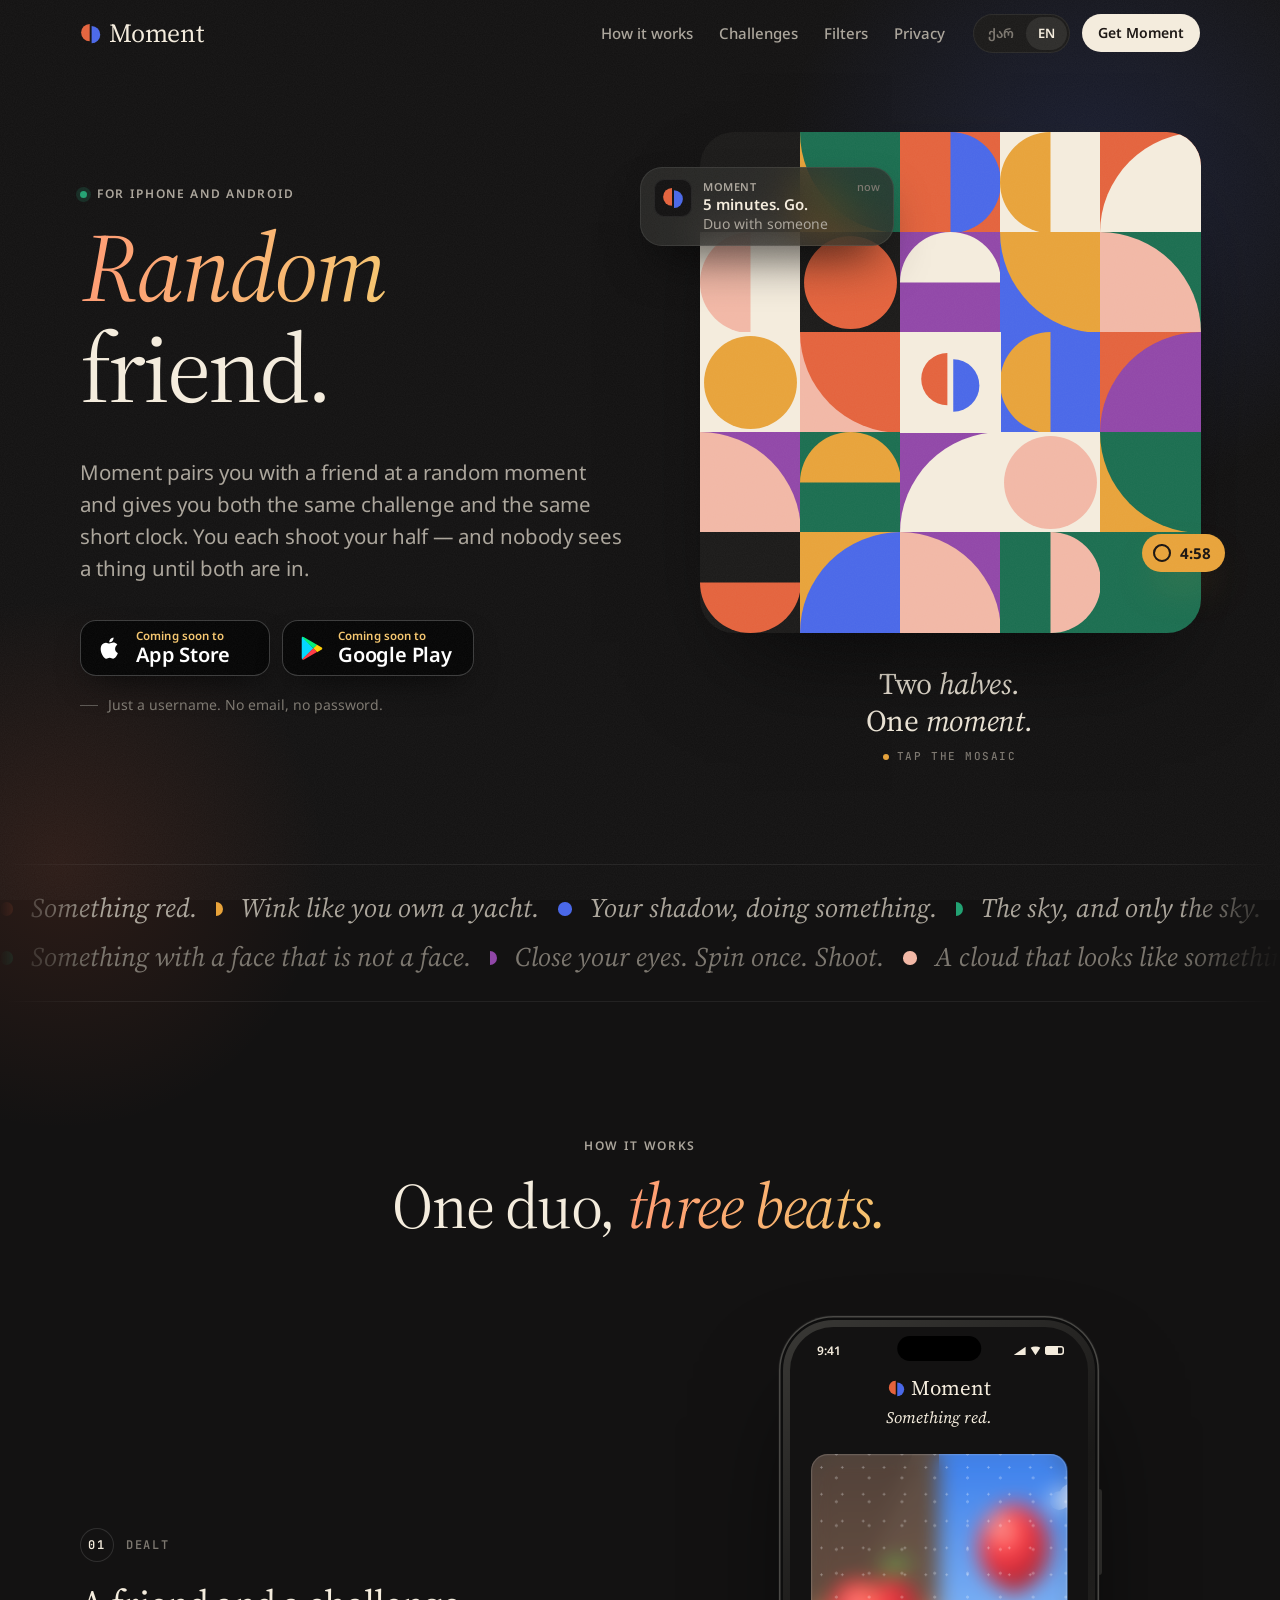
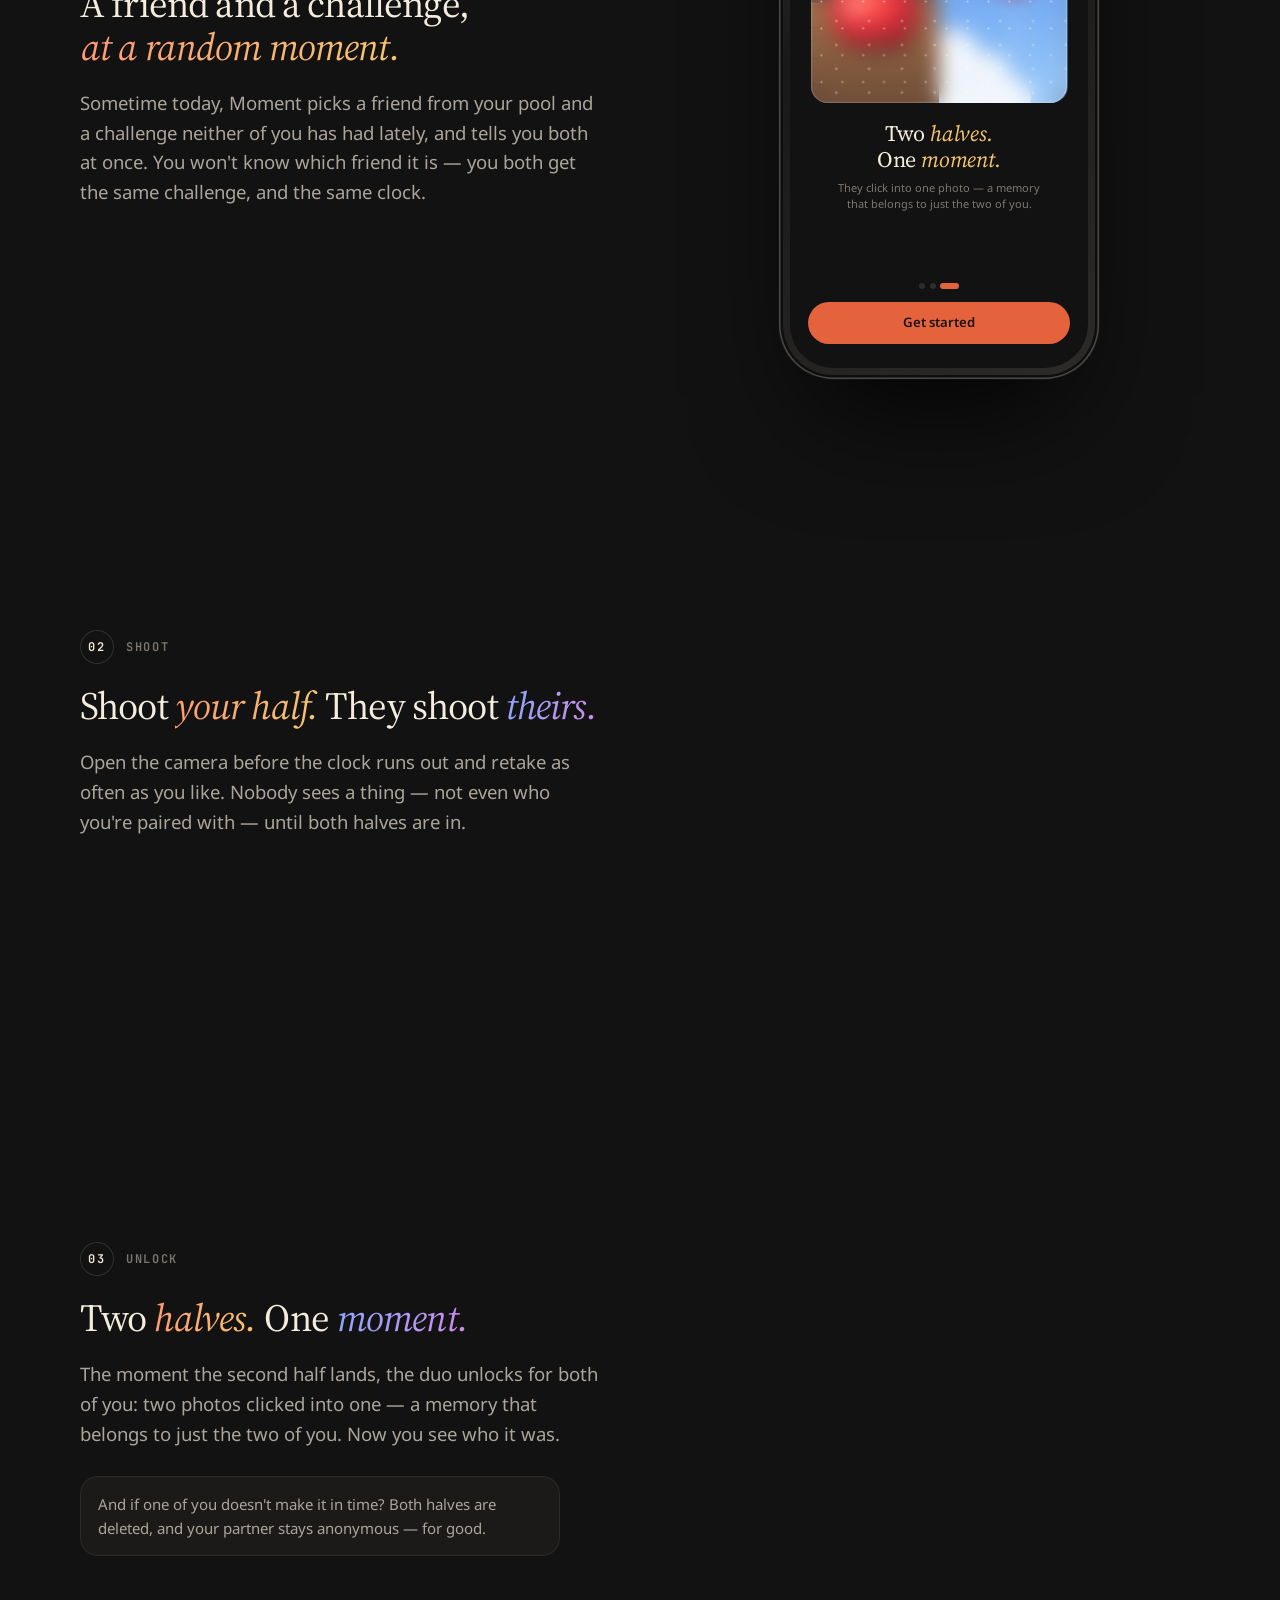
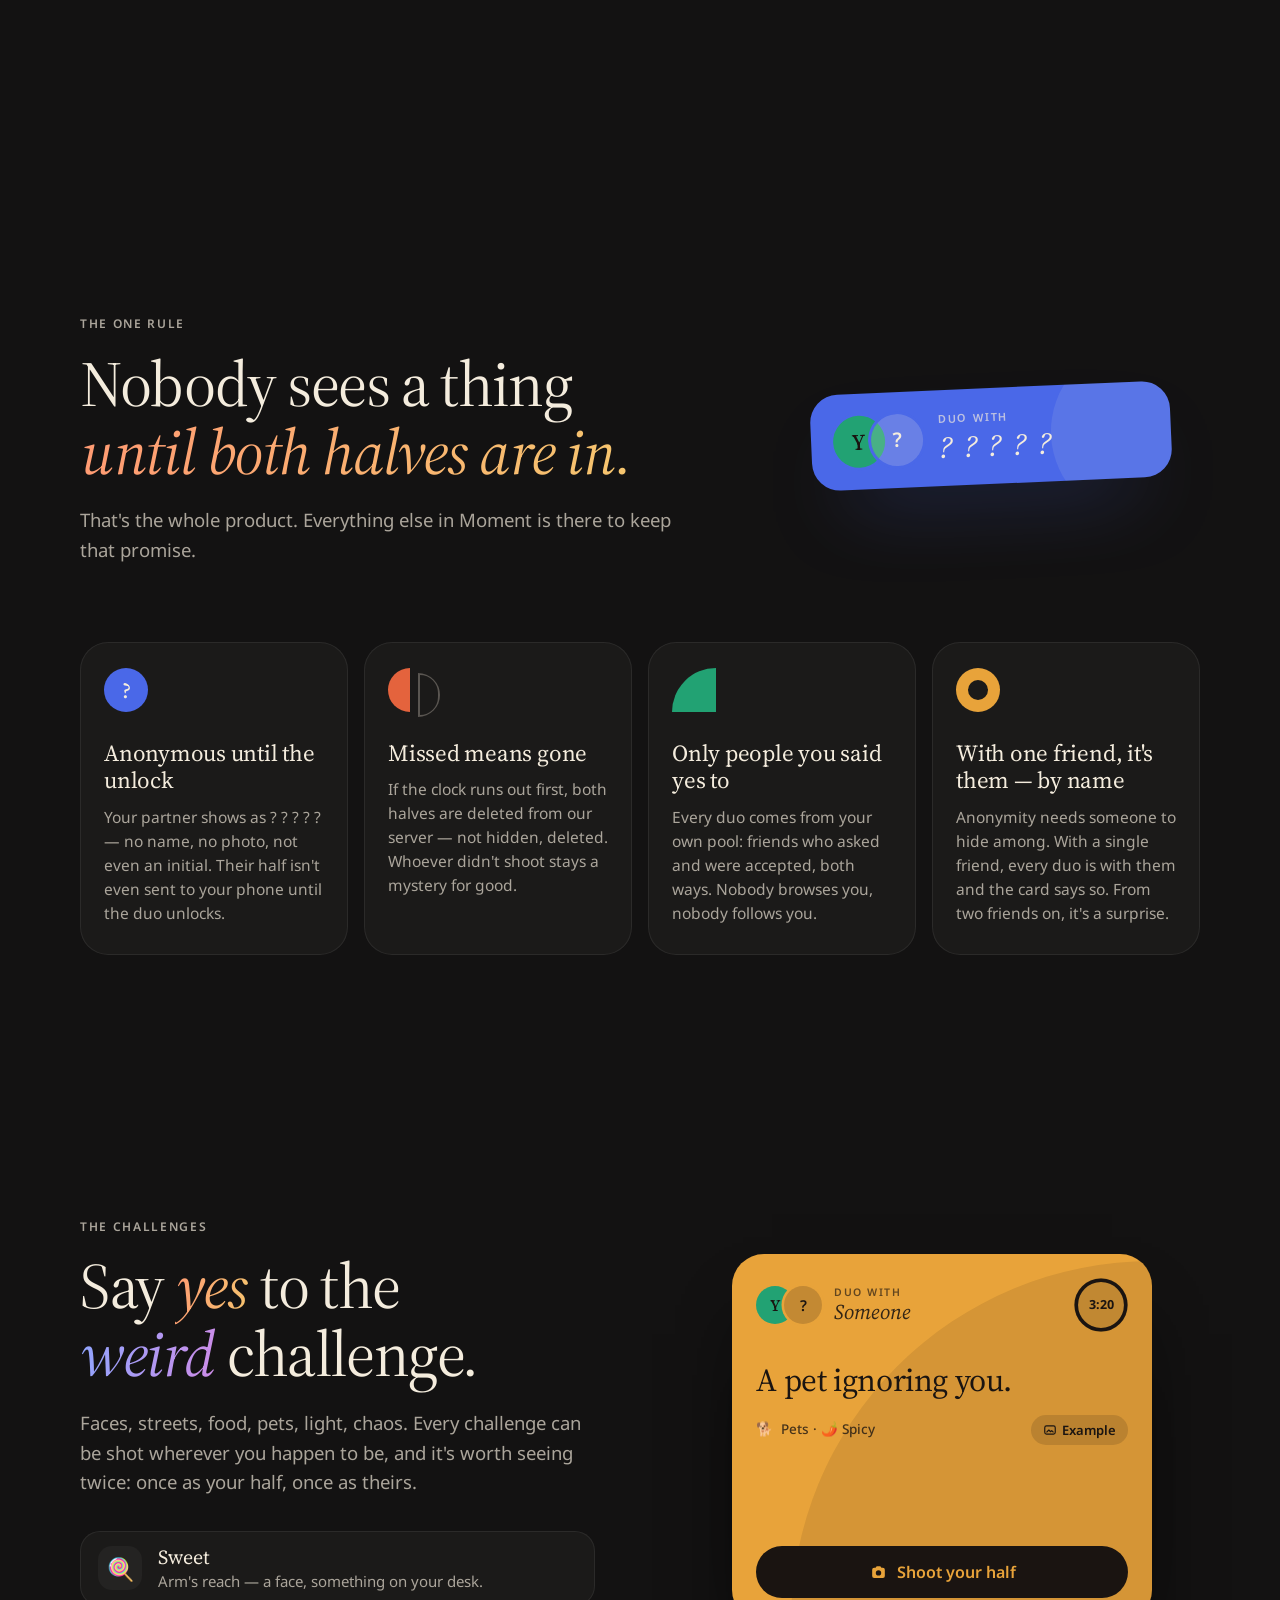
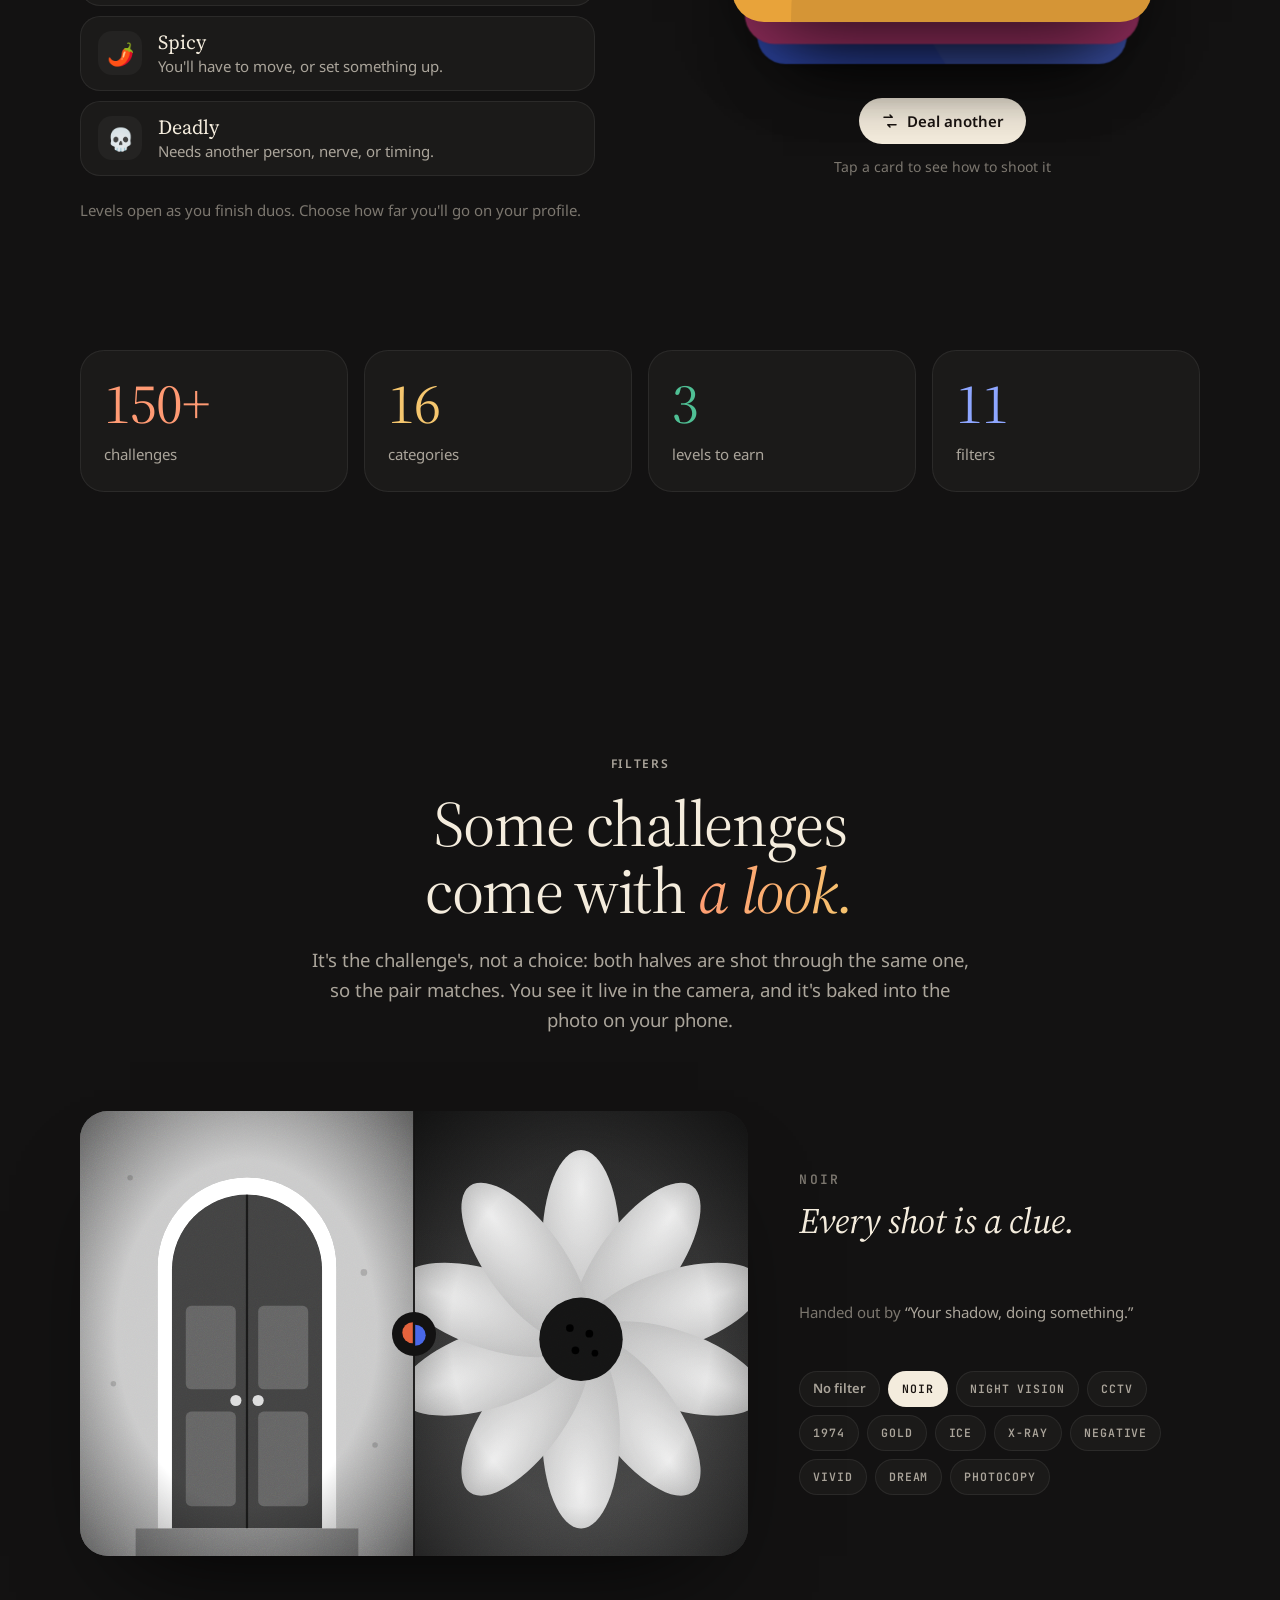
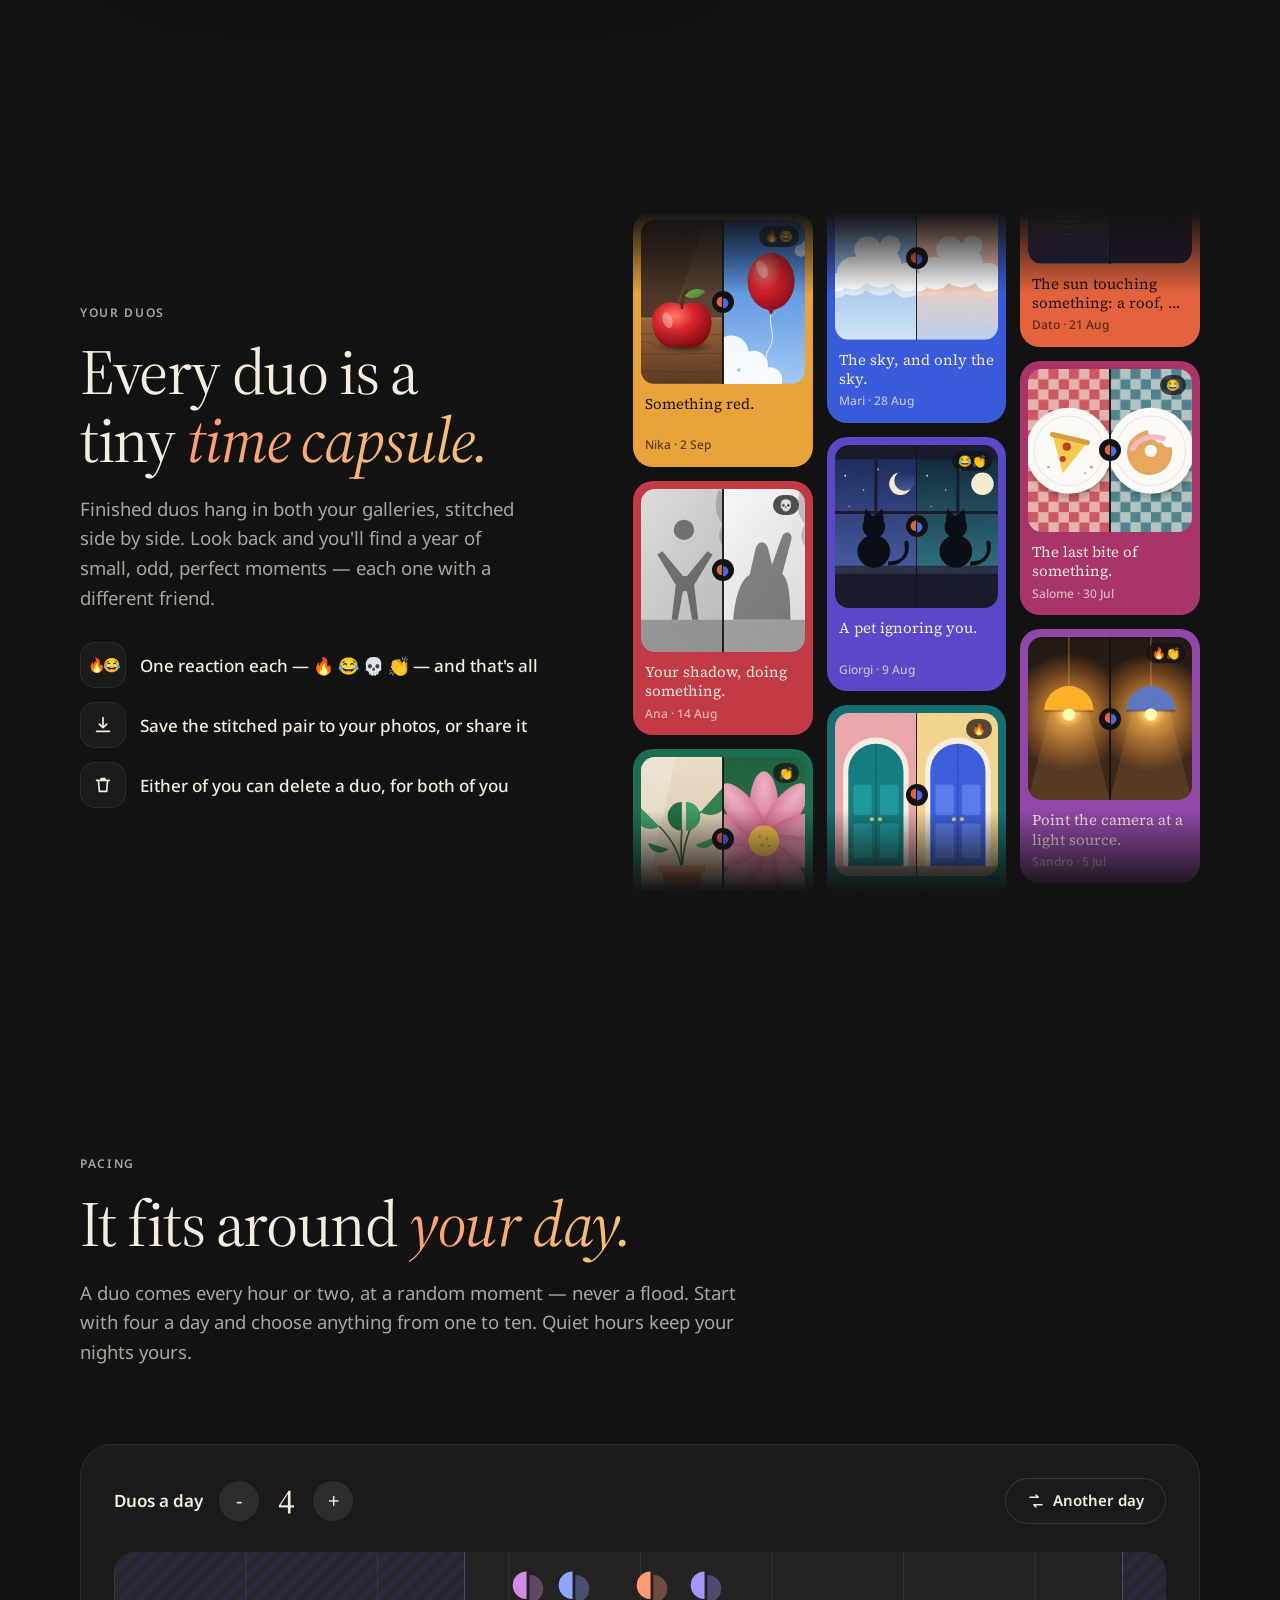
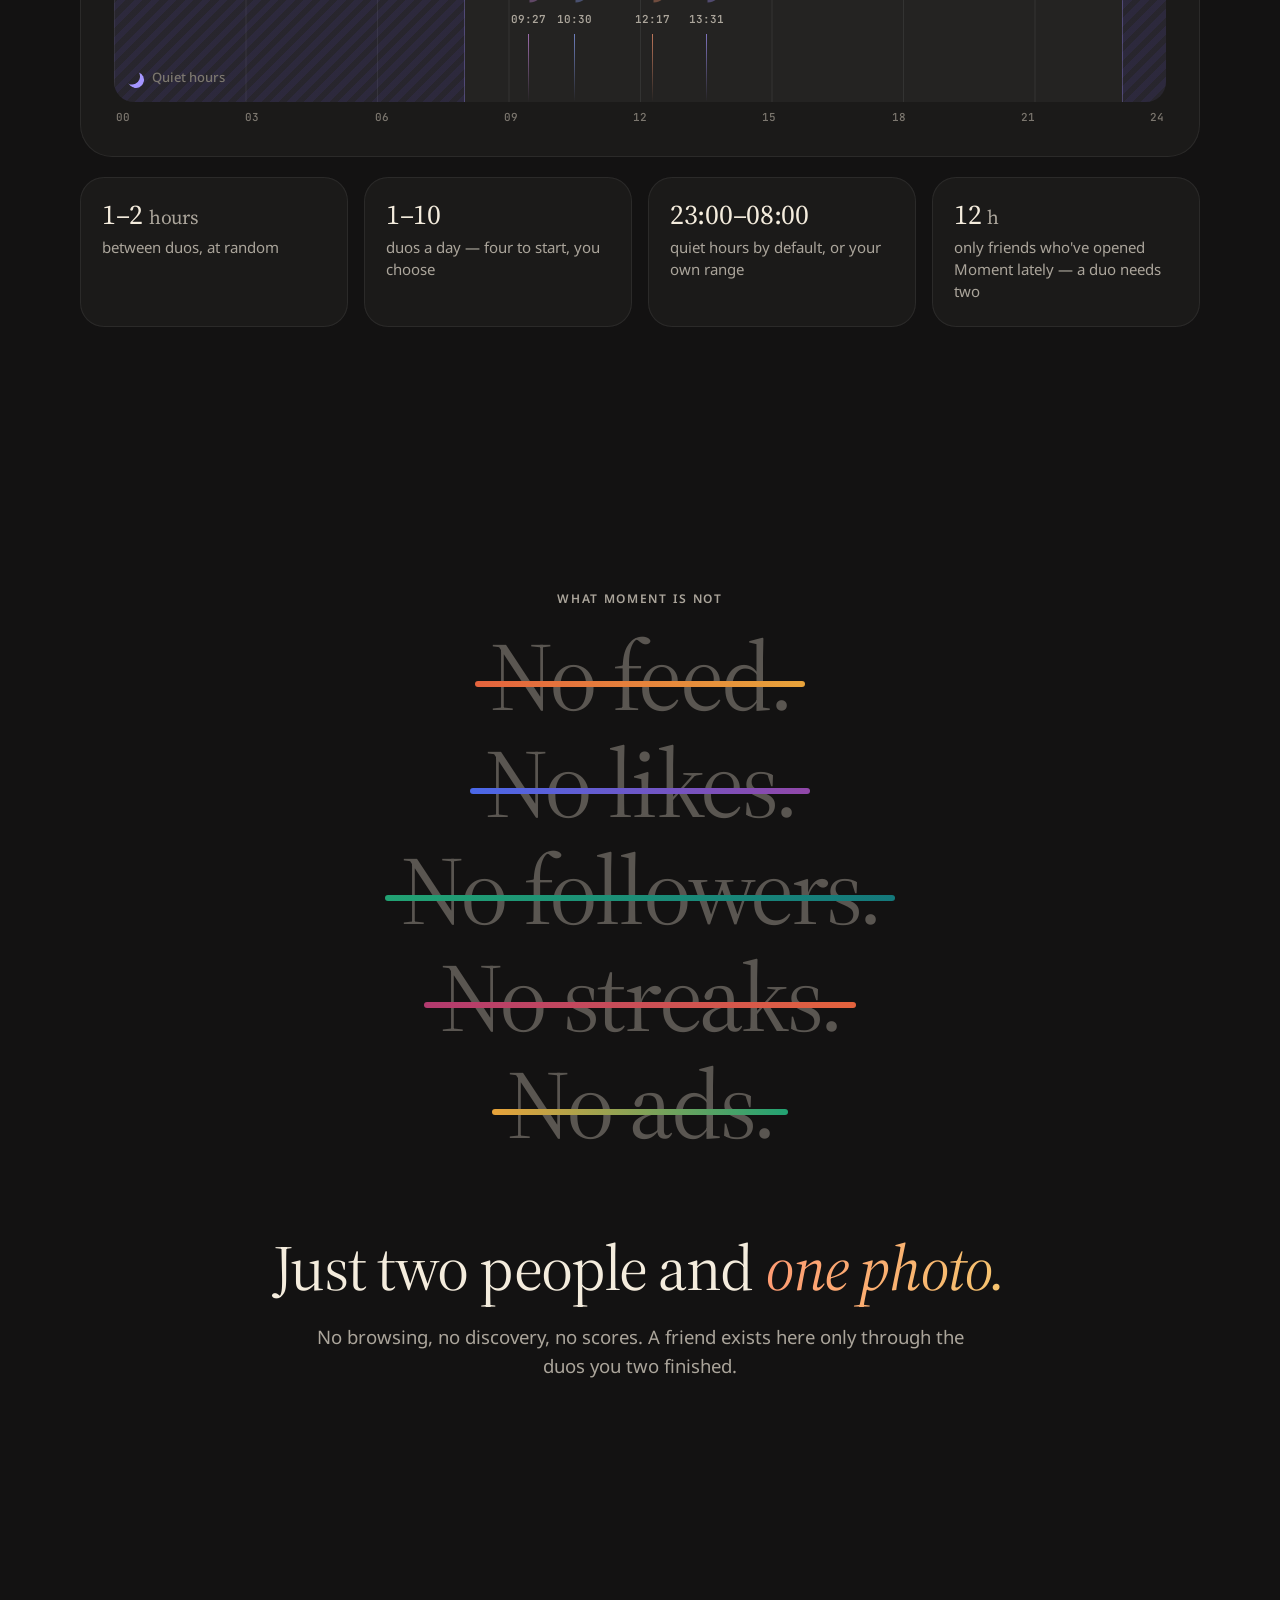
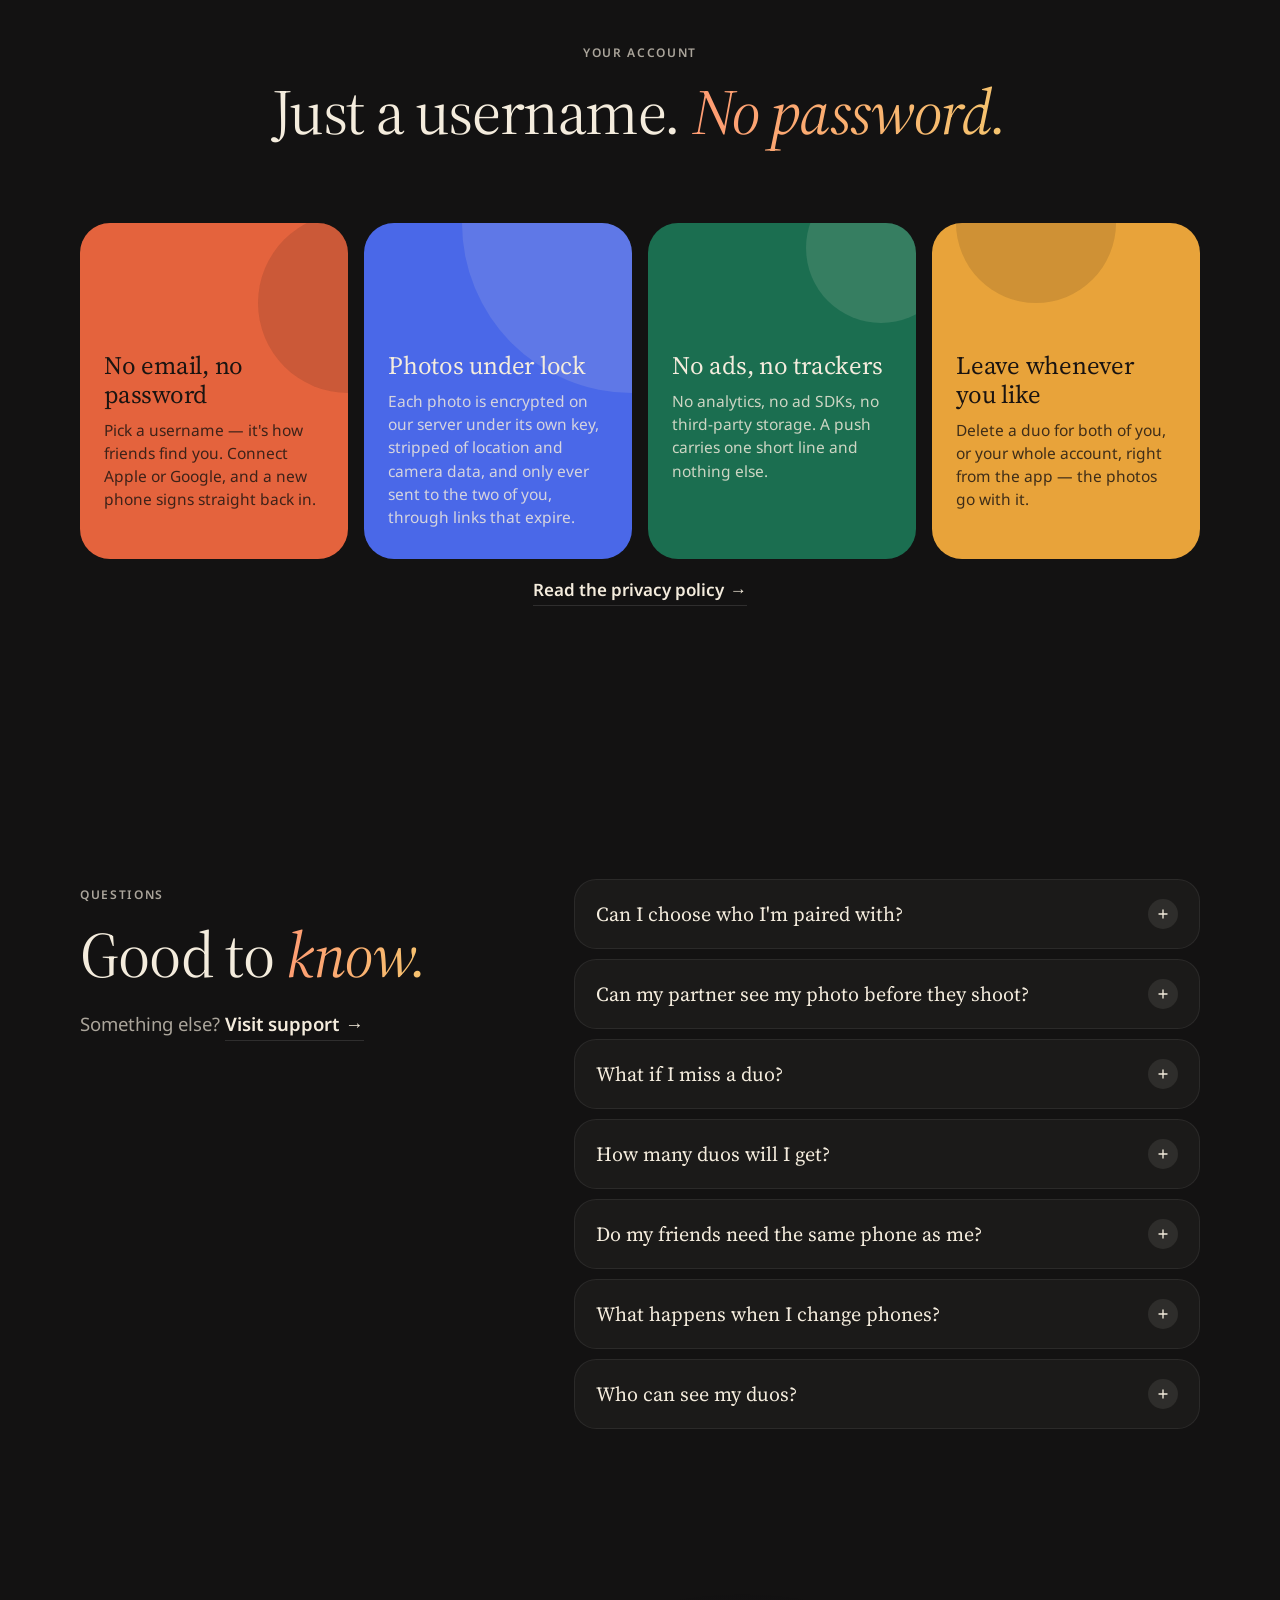
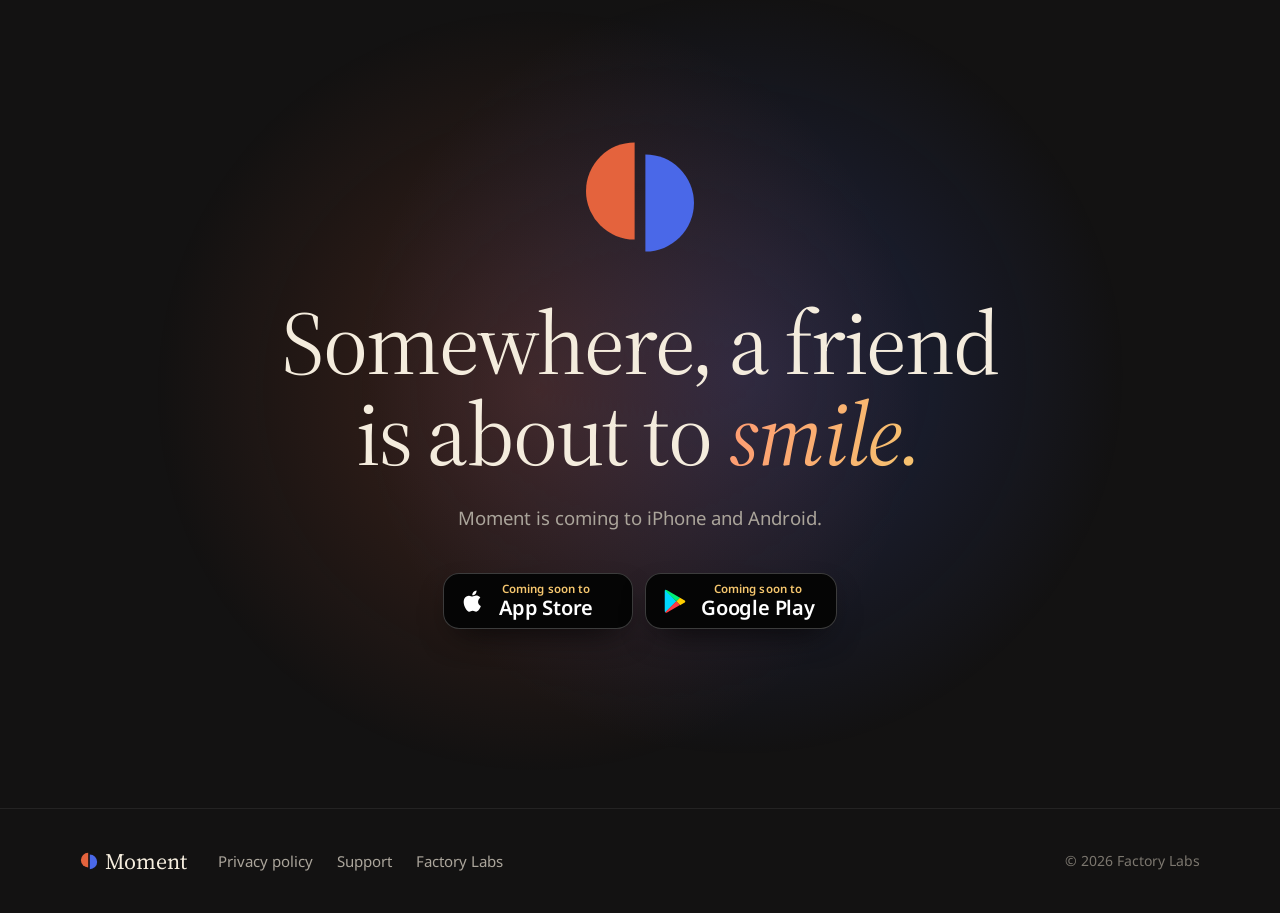
==== index.html @ 39d67dc6 "Add the Moment website for factorylabs.app/moment A static, bilingual (English and Georgian) landing" ====
<!DOCTYPE html>
<html lang="en">
<head>
<meta charset="utf-8">
<meta name="viewport" content="width=device-width, initial-scale=1, viewport-fit=cover">
<title>Moment — Two halves. One moment.</title>
<meta name="description" content="Moment pairs you with a friend at a random moment and gives you both the same challenge and the same short clock. You each shoot your half, and nobody sees a thing until both are in. For iPhone and Android.">
<meta name="theme-color" content="#131212">
<meta name="color-scheme" content="dark">
<link rel="canonical" href="https://factorylabs.app/moment/">
<meta property="og:type" content="website">
<meta property="og:site_name" content="Moment">
<meta property="og:title" content="Moment — Two halves. One moment.">
<meta property="og:description" content="A random friend, a random challenge, at a random moment. You each shoot your half, and nobody sees a thing until both are in.">
<meta property="og:url" content="https://factorylabs.app/moment/">
<meta property="og:image" content="https://factorylabs.app/moment/assets/og.jpg">
<meta property="og:image:width" content="1200">
<meta property="og:image:height" content="630">
<meta property="og:image:alt" content="The Moment mark, two halves of one circle, with the line: Two halves. One moment.">
<meta name="twitter:card" content="summary_large_image">
<link rel="icon" type="image/svg+xml" href="assets/favicon.svg">
<link rel="icon" type="image/png" sizes="64x64" href="assets/favicon.png">
<link rel="apple-touch-icon" href="assets/apple-touch-icon.png">
<link rel="preconnect" href="https://fonts.googleapis.com">
<link rel="preconnect" href="https://fonts.gstatic.com" crossorigin>
<link rel="stylesheet" href="https://fonts.googleapis.com/css2?family=JetBrains+Mono:wght@500;600&family=Noto+Sans+Georgian:wght@400;500;600;700&family=Noto+Serif+Georgian:wght@400;500&family=Source+Serif+4:ital,opsz,wght@0,8..60,400;0,8..60,500;1,8..60,400;1,8..60,500&display=swap">
<link rel="stylesheet" href="assets/styles.css">
<script type="application/ld+json">
{
  "@context": "https://schema.org",
  "@type": "MobileApplication",
  "name": "Moment",
  "operatingSystem": "iOS, Android",
  "applicationCategory": "SocialNetworkingApplication",
  "description": "A random friend, a random challenge, at a random moment. You each shoot your half, and nobody sees a thing until both are in.",
  "url": "https://factorylabs.app/moment/",
  "image": "https://factorylabs.app/moment/assets/icon-512.png",
  "inLanguage": ["en", "ka"],
  "publisher": { "@type": "Organization", "name": "Factory Labs", "url": "https://factorylabs.app/" }
}
</script>
<script>
  // Decide the language before the first paint, so a Georgian reader never sees English flash by.
  (function () {
    var lang = null;
    try { lang = new URLSearchParams(location.search).get('lang') || localStorage.getItem('moment.lang'); } catch (e) {}
    if (lang !== 'ka' && lang !== 'en') {
      var prefs = navigator.languages || [navigator.language || 'en'];
      lang = prefs.some(function (l) { return /^ka\b/i.test(l); }) ? 'ka' : 'en';
    }
    document.documentElement.lang = lang;
    document.documentElement.classList.add('js');
    if (lang !== 'en') document.documentElement.classList.add('i18n-pending');
    // If the script never arrives, show the page as it is rather than nothing.
    setTimeout(function () { if (!window.momentReady) document.documentElement.classList.remove('js', 'i18n-pending'); }, 4000);
  })();
</script>
</head>
<body>

<a class="skip" href="#main" data-i18n="skip">Skip to content</a>

<header class="nav" id="nav">
  <div class="nav__inner">
    <a class="wordmark" href="#top" aria-label="Moment">
      <svg class="mark" viewBox="0 0 100 100" aria-hidden="true"><path class="mark__l" d="M45.5 4.5A40.5 40.5 0 0 0 45.5 85.5Z"/><path class="mark__r" d="M54.5 14.5A40.5 40.5 0 0 1 54.5 95.5Z"/></svg>
      <span>Moment</span>
    </a>
    <nav class="nav__links" aria-label="Sections">
      <a href="#how" data-i18n="nav_how">How it works</a>
      <a href="#challenges" data-i18n="nav_challenges">Challenges</a>
      <a href="#filters" data-i18n="nav_filters">Filters</a>
      <a href="#privacy" data-i18n="nav_privacy">Privacy</a>
    </nav>
    <div class="nav__actions">
      <div class="lang" role="group" aria-label="Language">
        <button type="button" data-lang="ka" lang="ka">ქარ</button>
        <button type="button" data-lang="en" lang="en">EN</button>
      </div>
      <a class="pill pill--solid nav__get" href="#download" data-i18n="nav_get">Get Moment</a>
    </div>
  </div>
</header>

<main id="main">

  <!-- Hero: the tour's first line, and the empty deck's mosaic -->
  <section class="hero" id="top">
    <div class="wrap hero__inner">
      <div class="hero__copy">
        <p class="eyebrow reveal">
          <span class="eyebrow__dot" aria-hidden="true"></span>
          <span data-i18n="hero_kicker">For iPhone and Android</span>
        </p>
        <h1 class="hero__title reveal" id="heroTitle" aria-label="Random friend. Random challenge. Random moment." data-i18n-aria="hero_title_a11y">
          <span class="turns" aria-hidden="true">
            <em class="paint" data-i18n="hero_random">Random</em>
            <span class="turns__slot" id="heroSlot"><span class="turns__word is-on" data-i18n="hero_w1">friend.</span></span>
          </span>
        </h1>
        <p class="hero__lede reveal" data-i18n="hero_lede">Moment pairs you with a friend at a random moment and gives you both the same challenge and the same short clock. You each shoot your half — and nobody sees a thing until both are in.</p>
        <div class="hero__cta reveal">
          <div class="stores" data-stores></div>
        </div>
        <p class="hero__note reveal" data-i18n="hero_note">Just a username. No email, no password.</p>
      </div>

      <div class="hero__art reveal reveal--late">
        <div class="mosaic-wrap">
          <div class="mosaic" id="mosaic" role="button" tabindex="0" aria-label="Shuffle the mosaic" data-i18n-aria="mosaic_a11y"></div>
          <div class="push float float--push" aria-hidden="true">
            <svg class="mark push__icon" viewBox="0 0 100 100"><path class="mark__l" d="M45.5 4.5A40.5 40.5 0 0 0 45.5 85.5Z"/><path class="mark__r" d="M54.5 14.5A40.5 40.5 0 0 1 54.5 95.5Z"/></svg>
            <div class="push__body">
              <p class="push__head"><span>MOMENT</span><span data-i18n="push_time">now</span></p>
              <p class="push__title" data-i18n="push_title">5 minutes. Go.</p>
              <p class="push__text" data-i18n="push_body">Duo with someone</p>
            </div>
          </div>
          <div class="float float--clock" aria-hidden="true">
            <span class="clock-chip"><svg viewBox="0 0 20 20"><circle cx="10" cy="10" r="8" fill="none" stroke="currentColor" stroke-width="2" opacity=".3"/><circle class="clock-chip__arc" cx="10" cy="10" r="8" fill="none" stroke="currentColor" stroke-width="2" stroke-linecap="round" pathLength="100" transform="rotate(-90 10 10)"/></svg><span id="heroClock">4:59</span></span>
          </div>
        </div>
        <p class="deckline" id="deckLine" aria-live="polite"></p>
        <p class="mosaic-hint" aria-hidden="true"><span class="mosaic-hint__dot"></span><span data-i18n="mosaic_hint">Tap the mosaic</span></p>
      </div>
    </div>
  </section>

  <!-- A band of real challenges -->
  <section class="ticker" aria-label="Challenges from the deck" data-i18n-aria="ticker_a11y">
    <div class="ticker__row" data-ticker="0"></div>
    <div class="ticker__row ticker__row--back" data-ticker="1"></div>
  </section>

  <!-- How it works: the tour, scene by scene -->
  <section class="section how" id="how">
    <div class="wrap">
      <header class="section__head reveal">
        <p class="eyebrow" data-i18n="how_kicker">How it works</p>
        <h2 class="display" data-i18n-html="how_title">One duo, <em>three beats.</em></h2>
      </header>

      <div class="how__grid">
        <div class="how__steps" id="howSteps">
          <article class="step" data-step="0">
            <p class="step__num"><span>01</span><span data-i18n="step_1">Dealt</span></p>
            <h3 class="display display--s" data-i18n-html="s1_title">A friend and a challenge, <em>at a random moment.</em></h3>
            <p class="lede" data-i18n="s1_text">Sometime today, Moment picks a friend from your pool and a challenge neither of you has had lately, and tells you both at once. You won't know which friend it is — you both get the same challenge, and the same clock.</p>
          </article>
          <article class="step" data-step="1">
            <p class="step__num"><span>02</span><span data-i18n="step_2">Shoot</span></p>
            <h3 class="display display--s" data-i18n-html="s2_title">Shoot <em>your half.</em> They shoot <em>theirs.</em></h3>
            <p class="lede" data-i18n="s2_text">Open the camera before the clock runs out and retake as often as you like. Nobody sees a thing — not even who you're paired with — until both halves are in.</p>
          </article>
          <article class="step" data-step="2">
            <p class="step__num"><span>03</span><span data-i18n="step_3">Unlock</span></p>
            <h3 class="display display--s" data-i18n-html="s3_title">Two <em>halves.</em> One <em>moment.</em></h3>
            <p class="lede" data-i18n="s3_text">The moment the second half lands, the duo unlocks for both of you: two photos clicked into one — a memory that belongs to just the two of you. Now you see who it was.</p>
            <p class="step__aside" data-i18n="how_miss">And if one of you doesn't make it in time? Both halves are deleted, and your partner stays anonymous — for good.</p>
          </article>
        </div>

        <div class="how__device">
          <div class="how__sticky">
            <div class="phone">
              <div class="phone__screen tour" id="tour" data-step="0">
                <div class="tour__status" aria-hidden="true"><span>9:41</span><span class="tour__icons"><i></i><i></i><i></i></span></div>
                <div class="tour__brand" aria-hidden="true">
                  <svg class="mark" viewBox="0 0 100 100"><path class="mark__l" d="M45.5 4.5A40.5 40.5 0 0 0 45.5 85.5Z"/><path class="mark__r" d="M54.5 14.5A40.5 40.5 0 0 1 54.5 95.5Z"/></svg>
                  <span>Moment</span>
                </div>
                <div class="stage" id="stage" aria-hidden="true"></div>
                <div class="tour__words" aria-hidden="true">
                  <p class="tour__title" id="tourTitle"></p>
                  <p class="tour__msg" id="tourMsg"></p>
                </div>
                <div class="tour__dots" aria-hidden="true"><i></i><i></i><i></i></div>
                <button class="tour__btn" type="button" id="tourNext" data-i18n="tour_next">Next</button>
              </div>
            </div>
            <div class="how__tabs" role="tablist" aria-label="Steps" data-i18n-aria="steps_a11y">
              <button type="button" role="tab" data-go="0" data-i18n="step_1">Dealt</button>
              <button type="button" role="tab" data-go="1" data-i18n="step_2">Shoot</button>
              <button type="button" role="tab" data-go="2" data-i18n="step_3">Unlock</button>
            </div>
          </div>
        </div>
      </div>
    </div>
  </section>

  <!-- The rule the whole app rests on -->
  <section class="section rule" id="rule">
    <div class="wrap">
      <div class="rule__top">
        <div class="rule__copy reveal">
          <p class="eyebrow" data-i18n="rule_kicker">The one rule</p>
          <h2 class="display" data-i18n-html="rule_title">Nobody sees a thing <em>until both halves are in.</em></h2>
          <p class="lede" data-i18n="rule_lede">That's the whole product. Everything else in Moment is there to keep that promise.</p>
        </div>
        <div class="rule__who reveal reveal--late" aria-hidden="true">
          <div class="who-card">
            <div class="who-card__faces"><span class="face face--you" data-i18n="card_you">Y</span><span class="face face--them">?</span></div>
            <div>
              <p class="who-card__eyebrow" data-i18n="card_duo_with">Duo with</p>
              <p class="who-card__name" id="whoName">? ? ? ? ?</p>
            </div>
          </div>
        </div>
      </div>
      <div class="rule__grid">
        <article class="tile reveal">
          <span class="tile__fig tile__fig--q" aria-hidden="true"></span>
          <h3 data-i18n="r1_title">Anonymous until the unlock</h3>
          <p data-i18n="r1_text">Your partner shows as ? ? ? ? ? — no name, no photo, not even an initial. Their half isn't even sent to your phone until the duo unlocks.</p>
        </article>
        <article class="tile reveal">
          <span class="tile__fig tile__fig--h" aria-hidden="true"></span>
          <h3 data-i18n="r2_title">Missed means gone</h3>
          <p data-i18n="r2_text">If the clock runs out first, both halves are deleted from our server — not hidden, deleted. Whoever didn't shoot stays a mystery for good.</p>
        </article>
        <article class="tile reveal">
          <span class="tile__fig tile__fig--c" aria-hidden="true"></span>
          <h3 data-i18n="r3_title">Only people you said yes to</h3>
          <p data-i18n="r3_text">Every duo comes from your own pool: friends who asked and were accepted, both ways. Nobody browses you, nobody follows you.</p>
        </article>
        <article class="tile reveal">
          <span class="tile__fig tile__fig--o" aria-hidden="true"></span>
          <h3 data-i18n="r4_title">With one friend, it's them — by name</h3>
          <p data-i18n="r4_text">Anonymity needs someone to hide among. With a single friend, every duo is with them and the card says so. From two friends on, it's a surprise.</p>
        </article>
      </div>
    </div>
  </section>

  <!-- The deck -->
  <section class="section challenges" id="challenges">
    <div class="wrap split">
      <div class="split__copy reveal">
        <p class="eyebrow" data-i18n="ch_kicker">The challenges</p>
        <h2 class="display" data-i18n-html="ch_title">Say <em>yes</em> to the <em>weird</em> challenge.</h2>
        <p class="lede" data-i18n="ch_lede">Faces, streets, food, pets, light, chaos. Every challenge can be shot wherever you happen to be, and it's worth seeing twice: once as your half, once as theirs.</p>
        <ol class="levels">
          <li><span class="levels__emoji" aria-hidden="true">🍭</span><span><strong data-i18n="lv_sweet">Sweet</strong><span data-i18n="lv_sweet_t">Arm's reach — a face, something on your desk.</span></span></li>
          <li><span class="levels__emoji" aria-hidden="true">🌶️</span><span><strong data-i18n="lv_spicy">Spicy</strong><span data-i18n="lv_spicy_t">You'll have to move, or set something up.</span></span></li>
          <li><span class="levels__emoji" aria-hidden="true">💀</span><span><strong data-i18n="lv_deadly">Deadly</strong><span data-i18n="lv_deadly_t">Needs another person, nerve, or timing.</span></span></li>
        </ol>
        <p class="note" data-i18n="lv_note">Levels open as you finish duos. Choose how far you'll go on your profile.</p>
      </div>

      <div class="dealer reveal reveal--late">
        <div class="dealer__stack" id="dealer" aria-live="polite"></div>
        <div class="dealer__bar">
          <button class="pill pill--solid" type="button" id="dealNext">
            <svg viewBox="0 0 24 24" aria-hidden="true"><path d="M4 7h11l-3-3M20 17H9l3 3" fill="none" stroke="currentColor" stroke-width="2" stroke-linecap="round" stroke-linejoin="round"/></svg>
            <span data-i18n="deal_next">Deal another</span>
          </button>
          <p class="dealer__hint" data-i18n="deal_hint">Tap a card to see how to shoot it</p>
        </div>
      </div>
    </div>

    <div class="wrap">
      <dl class="stats">
        <div class="stat reveal"><dt><span data-count="150">150</span>+</dt><dd data-i18n="st_challenges">challenges</dd></div>
        <div class="stat reveal"><dt data-count="16">16</dt><dd data-i18n="st_categories">categories</dd></div>
        <div class="stat reveal"><dt data-count="3">3</dt><dd data-i18n="st_levels">levels to earn</dd></div>
        <div class="stat reveal"><dt data-count="11">11</dt><dd data-i18n="st_filters">filters</dd></div>
      </dl>
    </div>
  </section>

  <!-- Filters -->
  <section class="section filters" id="filters">
    <div class="wrap">
      <header class="section__head reveal">
        <p class="eyebrow" data-i18n="fl_kicker">Filters</p>
        <h2 class="display" data-i18n-html="fl_title">Some challenges come with <em>a look.</em></h2>
        <p class="lede" data-i18n="fl_lede">It's the challenge's, not a choice: both halves are shot through the same one, so the pair matches. You see it live in the camera, and it's baked into the photo on your phone.</p>
      </header>

      <div class="lab reveal">
        <div class="lab__pair duo" id="labPair">
          <div class="duo__half photo" data-scene="door" data-v="0"></div>
          <div class="duo__half photo" data-scene="flower" data-v="1"></div>
          <div class="duo__seam" aria-hidden="true"><i></i></div>
        </div>
        <div class="lab__side">
          <p class="lab__name" id="labName">NOIR</p>
          <p class="lab__tagline" id="labTagline"></p>
          <p class="lab__from"><span data-i18n="fl_from">Handed out by</span> <span id="labFrom"></span></p>
          <div class="lab__chips" id="labChips" role="radiogroup" aria-label="Filters" data-i18n-aria="fl_kicker"></div>
        </div>
      </div>
    </div>
  </section>

  <!-- The gallery -->
  <section class="section duos" id="duos">
    <div class="wrap split split--wide">
      <div class="split__copy reveal">
        <p class="eyebrow" data-i18n="du_kicker">Your duos</p>
        <h2 class="display" data-i18n-html="du_title">Every duo is a tiny <em>time capsule.</em></h2>
        <p class="lede" data-i18n="du_lede">Finished duos hang in both your galleries, stitched side by side. Look back and you'll find a year of small, odd, perfect moments — each one with a different friend.</p>
        <ul class="points">
          <li><span class="points__icon" aria-hidden="true"><span class="react-row">🔥😂</span></span><span data-i18n="du_p1">One reaction each — 🔥 😂 💀 👏 — and that's all</span></li>
          <li><span class="points__icon" aria-hidden="true"><svg viewBox="0 0 24 24"><path d="M12 4v11m0 0l-4-4m4 4l4-4M5 19h14"/></svg></span><span data-i18n="du_p2">Save the stitched pair to your photos, or share it</span></li>
          <li><span class="points__icon" aria-hidden="true"><svg viewBox="0 0 24 24"><path d="M5 7h14M10 7V5h4v2M7 7l1 12h8l1-12"/></svg></span><span data-i18n="du_p3">Either of you can delete a duo, for both of you</span></li>
        </ul>
      </div>
      <div class="wall reveal reveal--late" id="wall" aria-hidden="true">
        <div class="wall__col" data-col="0"></div>
        <div class="wall__col" data-col="1"></div>
        <div class="wall__col" data-col="2"></div>
      </div>
    </div>
  </section>

  <!-- Pacing -->
  <section class="section pace" id="pace">
    <div class="wrap">
      <header class="section__head section__head--left reveal">
        <p class="eyebrow" data-i18n="pa_kicker">Pacing</p>
        <h2 class="display" data-i18n-html="pa_title">It fits around <em>your day.</em></h2>
        <p class="lede" data-i18n="pa_lede">A duo comes every hour or two, at a random moment — never a flood. Start with four a day and choose anything from one to ten. Quiet hours keep your nights yours.</p>
      </header>

      <div class="day reveal" id="day">
        <div class="day__top">
          <div class="stepper">
            <span class="stepper__label" data-i18n="pa_per_day">Duos a day</span>
            <button type="button" class="stepper__btn" id="dayMinus" aria-label="Fewer" data-i18n-aria="pa_fewer">−</button>
            <output class="stepper__value" id="dayCount" aria-live="polite">4</output>
            <button type="button" class="stepper__btn" id="dayPlus" aria-label="More" data-i18n-aria="pa_more">+</button>
          </div>
          <button type="button" class="pill pill--ghost" id="dayShuffle">
            <svg viewBox="0 0 24 24" aria-hidden="true"><path d="M4 7h11l-3-3M20 17H9l3 3" fill="none" stroke="currentColor" stroke-width="2" stroke-linecap="round" stroke-linejoin="round"/></svg>
            <span data-i18n="pa_shuffle">Another day</span>
          </button>
        </div>
        <div class="day__track" id="dayTrack">
          <div class="day__quiet day__quiet--a"><span class="day__moon" aria-hidden="true"></span><span data-i18n="pa_quiet">Quiet hours</span></div>
          <div class="day__quiet day__quiet--b" aria-hidden="true"></div>
          <div class="day__marks" id="dayMarks"></div>
        </div>
        <div class="day__axis" aria-hidden="true"><span>00</span><span>03</span><span>06</span><span>09</span><span>12</span><span>15</span><span>18</span><span>21</span><span>24</span></div>
      </div>

      <ul class="facts">
        <li class="reveal"><strong>1–2 <span data-i18n="pa_hours">hours</span></strong><span data-i18n="pa_f1">between duos, at random</span></li>
        <li class="reveal"><strong>1–10</strong><span data-i18n="pa_f2">duos a day — four to start, you choose</span></li>
        <li class="reveal"><strong>23:00–08:00</strong><span data-i18n="pa_f3">quiet hours by default, or your own range</span></li>
        <li class="reveal"><strong>12 <span data-i18n="pa_hours_short">h</span></strong><span data-i18n="pa_f4">only friends who've opened Moment lately — a duo needs two</span></li>
      </ul>
    </div>
  </section>

  <!-- What Moment is not -->
  <section class="section not" id="not">
    <div class="wrap">
      <p class="eyebrow reveal" data-i18n="no_kicker">What Moment is not</p>
      <ul class="not__list">
        <li class="reveal" data-i18n="no_1">No feed.</li>
        <li class="reveal" data-i18n="no_2">No likes.</li>
        <li class="reveal" data-i18n="no_3">No followers.</li>
        <li class="reveal" data-i18n="no_4">No streaks.</li>
        <li class="reveal" data-i18n="no_5">No ads.</li>
      </ul>
      <p class="not__end display reveal" data-i18n-html="no_end">Just two people and <em>one photo.</em></p>
      <p class="lede not__sub reveal" data-i18n="no_sub">No browsing, no discovery, no scores. A friend exists here only through the duos you two finished.</p>
    </div>
  </section>

  <!-- Account and privacy -->
  <section class="section privacy" id="privacy">
    <div class="wrap">
      <header class="section__head reveal">
        <p class="eyebrow" data-i18n="pv_kicker">Your account</p>
        <h2 class="display" data-i18n-html="pv_title">Just a username. <em>No password.</em></h2>
      </header>
      <div class="cards">
        <article class="card-solid card-solid--persimmon reveal">
          <span class="card-solid__fig card-solid__fig--h" aria-hidden="true"></span>
          <h3 data-i18n="pv1_t">No email, no password</h3>
          <p data-i18n="pv1_x">Pick a username — it's how friends find you. Connect Apple or Google, and a new phone signs straight back in.</p>
        </article>
        <article class="card-solid card-solid--cobalt reveal">
          <span class="card-solid__fig card-solid__fig--q" aria-hidden="true"></span>
          <h3 data-i18n="pv2_t">Photos under lock</h3>
          <p data-i18n="pv2_x">Each photo is encrypted on our server under its own key, stripped of location and camera data, and only ever sent to the two of you, through links that expire.</p>
        </article>
        <article class="card-solid card-solid--emerald reveal">
          <span class="card-solid__fig card-solid__fig--c" aria-hidden="true"></span>
          <h3 data-i18n="pv3_t">No ads, no trackers</h3>
          <p data-i18n="pv3_x">No analytics, no ad SDKs, no third-party storage. A push carries one short line and nothing else.</p>
        </article>
        <article class="card-solid card-solid--saffron reveal">
          <span class="card-solid__fig card-solid__fig--h2" aria-hidden="true"></span>
          <h3 data-i18n="pv4_t">Leave whenever you like</h3>
          <p data-i18n="pv4_x">Delete a duo for both of you, or your whole account, right from the app — the photos go with it.</p>
        </article>
      </div>
      <p class="center reveal"><a class="link-arrow" href="privacy.html" data-i18n="pv_link">Read the privacy policy</a></p>
    </div>
  </section>

  <!-- Questions -->
  <section class="section faq" id="faq">
    <div class="wrap faq__inner">
      <header class="faq__head reveal">
        <p class="eyebrow" data-i18n="fq_kicker">Questions</p>
        <h2 class="display" data-i18n-html="fq_title">Good to <em>know.</em></h2>
        <p class="lede"><span data-i18n="fq_more">Something else?</span> <a class="link-arrow" href="support.html" data-i18n="fq_support">Visit support</a></p>
      </header>
      <div class="faq__list">
        <details class="qa reveal"><summary data-i18n="q1">Can I choose who I'm paired with?</summary><p data-i18n="a1">No — that's the fun. Moment picks someone from your pool, preferring whoever you were paired with least recently, so it keeps changing.</p></details>
        <details class="qa reveal"><summary data-i18n="q2">Can my partner see my photo before they shoot?</summary><p data-i18n="a2">No. Your half isn't sent to their phone until both halves are in. They can't even see that it's you.</p></details>
        <details class="qa reveal"><summary data-i18n="q3">What if I miss a duo?</summary><p data-i18n="a3">Nothing dramatic. The clock runs out, both halves are deleted, your partner stays anonymous, and the next duo comes along later.</p></details>
        <details class="qa reveal"><summary data-i18n="q4">How many duos will I get?</summary><p data-i18n="a4">Four a day to start, one every hour or two. Change it to anything from one to ten on your profile, and set quiet hours for when you don't want any.</p></details>
        <details class="qa reveal"><summary data-i18n="q5">Do my friends need the same phone as me?</summary><p data-i18n="a5">No. iPhone and Android share one Moment, so you can get duos with anyone.</p></details>
        <details class="qa reveal"><summary data-i18n="q6">What happens when I change phones?</summary><p data-i18n="a6">Connect Google — or Apple, on iPhone — in Settings → Connections. On the new phone, tap “I already have an account” and you're back, with every duo.</p></details>
        <details class="qa reveal"><summary data-i18n="q7">Who can see my duos?</summary><p data-i18n="a7">Only you and the friend you made each one with. There's no feed and no public profile — nothing for anyone to browse.</p></details>
      </div>
    </div>
  </section>

  <!-- Final call -->
  <section class="finale" id="download">
    <div class="finale__field" aria-hidden="true"></div>
    <div class="wrap finale__inner">
      <div class="finale__mark reveal" aria-hidden="true">
        <svg class="mark" viewBox="0 0 100 100"><path class="mark__l" d="M45.5 4.5A40.5 40.5 0 0 0 45.5 85.5Z"/><path class="mark__r" d="M54.5 14.5A40.5 40.5 0 0 1 54.5 95.5Z"/></svg>
      </div>
      <h2 class="display display--xl reveal" data-i18n-html="fi_title">Somewhere, a friend is about to <em>smile.</em></h2>
      <p class="lede reveal" id="finaleText" data-i18n="fi_text_soon">Moment is coming to iPhone and Android.</p>
      <div class="stores stores--center reveal" data-stores></div>
    </div>
  </section>
</main>

<footer class="footer">
  <div class="wrap footer__inner">
    <a class="wordmark wordmark--footer" href="#top" aria-label="Moment">
      <svg class="mark" viewBox="0 0 100 100" aria-hidden="true"><path class="mark__l" d="M45.5 4.5A40.5 40.5 0 0 0 45.5 85.5Z"/><path class="mark__r" d="M54.5 14.5A40.5 40.5 0 0 1 54.5 95.5Z"/></svg>
      <span>Moment</span>
    </a>
    <nav class="footer__links" aria-label="Footer">
      <a href="privacy.html" data-i18n="footer_privacy">Privacy policy</a>
      <a href="support.html" data-i18n="footer_support">Support</a>
      <a href="https://factorylabs.app/">Factory Labs</a>
    </nav>
    <p class="footer__legal" data-i18n="footer_copy">© 2026 Factory Labs</p>
  </div>
</footer>

<svg class="defs" aria-hidden="true" focusable="false"><defs id="filterDefs"></defs></svg>

<script src="assets/scenes.js"></script>
<script src="assets/app.js"></script>
</body>
</html>
---- assets/styles.css ----
/* Moment — the app's own look: solid jewel colours on a deep charcoal wall.
   Values mirror Moment/UI/Theme (Whim, DeckHues, PersonColour) in the iOS
   project. Dark only, like the app. */
:root {
  --canvas: #131212;
  --surface: #1B1A19;
  --raised: #242322;
  --control: #2E2D2B;
  --hairline: rgba(255, 255, 255, .07);
  --border: rgba(255, 255, 255, .12);

  --ink: #F4ECDD;
  --ink-2: #ABA59B;
  --ink-3: #7C776F;
  --ink-faint: #5A5651;
  --ink-dark: #1A1411;

  --persimmon: #E4633D;
  --cobalt: #4A68E8;
  --emerald: #22A273;
  --saffron: #E8A33A;
  --plum: #9147A8;
  --blush: #F2B8A6;
  --lagoon: #14787B;
  --indigo: #5A48C8;
  --berry: #B23A6F;
  --danger: #E5484D;

  /* The deck's glows: a hue lifted, for colour that sits on the charcoal. */
  --g-ember: #FF9A73;
  --g-honey: #F5C66E;
  --g-moss: #C4D46E;
  --g-emerald: #4FBF94;
  --g-lagoon: #4DBCC0;
  --g-cobalt: #8EA6FF;
  --g-indigo: #A596FF;
  --g-orchid: #D08BE6;
  --g-berry: #F07FB0;

  --serif: "Source Serif 4", "Noto Serif Georgian", ui-serif, Georgia, serif;
  --sans: -apple-system, BlinkMacSystemFont, "SF Pro Text", "Segoe UI", Roboto, "Noto Sans Georgian", "Helvetica Neue", Arial, sans-serif;
  --mono: "JetBrains Mono", ui-monospace, "SF Mono", Menlo, monospace;

  --wrap: 1200px;
  --gutter: clamp(16px, 4vw, 40px);
  --r-card: 32px;
  --ease: cubic-bezier(.2, .8, .2, 1);
  --spring: cubic-bezier(.34, 1.4, .5, 1);
  color-scheme: dark;
}

*, *::before, *::after { box-sizing: border-box; }
html { scroll-behavior: smooth; -webkit-text-size-adjust: 100%; scroll-padding-top: 72px; }
html.i18n-pending body { visibility: hidden; }
body {
  margin: 0;
  background: var(--canvas);
  color: var(--ink);
  font: 17px/1.6 var(--sans);
  -webkit-font-smoothing: antialiased;
  -moz-osx-font-smoothing: grayscale;
  text-rendering: optimizeLegibility;
  overflow-x: hidden;
}
/* A whisper of film grain over the whole wall. */
body::before {
  content: ""; position: fixed; inset: 0; z-index: 100; pointer-events: none; opacity: .045;
  background-image: url("data:image/svg+xml,%3Csvg xmlns='http://www.w3.org/2000/svg' width='160' height='160'%3E%3Cfilter id='n'%3E%3CfeTurbulence type='fractalNoise' baseFrequency='.9' numOctaves='2' stitchTiles='stitch'/%3E%3CfeColorMatrix values='0 0 0 0 1 0 0 0 0 1 0 0 0 0 1 0 0 0 .9 0'/%3E%3C/filter%3E%3Crect width='160' height='160' filter='url(%23n)'/%3E%3C/svg%3E");
}
img, svg { display: block; max-width: 100%; }
a { color: inherit; }
button { font: inherit; color: inherit; }
::selection { background: rgba(228, 99, 61, .45); color: var(--ink); }
.defs { position: absolute; width: 0; height: 0; overflow: hidden; }

.skip {
  position: absolute; left: 16px; top: -60px; z-index: 200;
  background: var(--ink); color: var(--canvas); padding: 10px 14px; border-radius: 12px; text-decoration: none; font-weight: 600;
}
.skip:focus { top: 12px; }
:focus-visible { outline: 2px solid var(--g-honey); outline-offset: 3px; border-radius: 8px; }

.wrap { max-width: var(--wrap); margin: 0 auto; padding: 0 var(--gutter); }
.center { text-align: center; }

/* The mark: one circle cut in two. ---------------------------------------- */
.mark { width: 1em; height: 1em; flex: none; overflow: visible; }
.mark__l { fill: var(--persimmon); }
.mark__r { fill: var(--cobalt); }

.wordmark { display: inline-flex; align-items: center; gap: .3em; text-decoration: none; font: 400 26px/1 var(--serif); letter-spacing: -.01em; }
.wordmark .mark { width: .82em; height: .82em; transition: transform .5s var(--spring); }
.wordmark:hover .mark__l { transform: translateX(-1.5px); }
.wordmark:hover .mark__r { transform: translateX(1.5px); }
.mark__l, .mark__r { transition: transform .45s var(--spring); }

/* Type ------------------------------------------------------------------- */
.eyebrow {
  display: inline-flex; align-items: center; gap: 10px;
  margin: 0 0 18px;
  font: 600 12px/1.2 var(--sans);
  letter-spacing: .14em; text-transform: uppercase;
  color: var(--ink-2);
}
.eyebrow__dot { width: 7px; height: 7px; border-radius: 50%; background: var(--emerald); box-shadow: 0 0 0 4px rgba(34, 162, 115, .18); animation: breathe 2.4s ease-in-out infinite; }
@keyframes breathe { 50% { box-shadow: 0 0 0 7px rgba(34, 162, 115, 0); } }
/* Georgian has no case: uppercasing gives Mtavruli, which reads as shouting. */
html[lang="ka"] .eyebrow { text-transform: none; letter-spacing: .02em; font-size: 14px; }

.display {
  margin: 0;
  font: 400 clamp(36px, 5.2vw, 64px)/1.06 var(--serif);
  letter-spacing: -.022em;
  text-wrap: balance;
  font-optical-sizing: auto;
}
.display--s { font-size: clamp(28px, 3vw, 40px); line-height: 1.12; }
.display--xl { font-size: clamp(42px, 7vw, 92px); line-height: 1.02; }
html[lang="ka"] .display { letter-spacing: 0; line-height: 1.24; font-size: clamp(30px, 4.2vw, 50px); }
html[lang="ka"] .display--s { font-size: clamp(24px, 2.5vw, 32px); }
html[lang="ka"] .display--xl { font-size: clamp(34px, 5.4vw, 68px); }

/* Painted words: the tour's and the empty deck's, in two glows. */
.display em, .paint {
  font-style: italic;
  background: linear-gradient(100deg, var(--p1, var(--g-ember)), var(--p2, var(--g-honey)));
  -webkit-background-clip: text; background-clip: text; color: transparent;
  -webkit-box-decoration-break: clone; box-decoration-break: clone;
  padding: 0 .08em 0 .02em; margin: 0 -.06em 0 0;
}
.display em:nth-of-type(2) { --p1: var(--g-cobalt); --p2: var(--g-orchid); }
.display em:nth-of-type(3) { --p1: var(--g-lagoon); --p2: var(--g-emerald); }
html[lang="ka"] .display em, html[lang="ka"] .paint { font-style: normal; }

.lede { margin: 20px 0 0; color: var(--ink-2); font-size: clamp(17px, 1.45vw, 19.5px); line-height: 1.6; max-width: 36em; text-wrap: pretty; }
.note { margin: 22px 0 0; color: var(--ink-3); font-size: 15px; max-width: 34em; }

/* Buttons ---------------------------------------------------------------- */
.pill {
  display: inline-flex; align-items: center; justify-content: center; gap: 8px;
  height: 46px; padding: 0 22px; border-radius: 999px; border: 0; cursor: pointer;
  font: 600 15px/1 var(--sans); text-decoration: none; white-space: nowrap;
  transition: transform .2s var(--ease), background .2s, box-shadow .2s, color .2s;
}
.pill svg { width: 18px; height: 18px; }
.pill:active { transform: scale(.97); }
.pill--solid { background: var(--ink); color: var(--ink-dark); }
.pill--solid:hover { box-shadow: 0 10px 30px -10px rgba(244, 236, 221, .45); }
.pill--ghost { background: transparent; color: var(--ink); box-shadow: inset 0 0 0 1px var(--border); }
.pill--ghost:hover { background: var(--surface); }

.link-arrow { display: inline-flex; align-items: center; gap: 6px; color: var(--ink); font-weight: 600; text-decoration: none; border-bottom: 1px solid var(--border); padding-bottom: 2px; transition: border-color .2s; }
.link-arrow::after { content: "→"; transition: translate .25s var(--ease); }
.link-arrow:hover { border-color: var(--ink-2); }
.link-arrow:hover::after { translate: 4px 0; }

/* Store badges */
.stores { display: flex; flex-wrap: wrap; gap: 12px; }
.stores--center { justify-content: center; }
.store {
  display: inline-flex; align-items: center; gap: 12px; min-width: 190px;
  padding: 10px 22px 10px 16px; border-radius: 16px;
  background: #050505; color: #fff; text-decoration: none;
  box-shadow: inset 0 0 0 1px rgba(255, 255, 255, .22), 0 14px 34px -14px rgba(0, 0, 0, .9);
  transition: transform .25s var(--ease), box-shadow .25s;
}
a.store:hover { transform: translateY(-2px); box-shadow: inset 0 0 0 1px rgba(255, 255, 255, .5), 0 18px 40px -14px rgba(0, 0, 0, .9); }
.store__glyph { width: 28px; height: 28px; flex: none; }
.store__text { display: flex; flex-direction: column; line-height: 1.1; }
.store__text small { font-size: 11.5px; opacity: .8; letter-spacing: .01em; }
.store__text strong { font: 600 20px/1.15 var(--sans); letter-spacing: -.01em; }
.store.is-soon { cursor: default; }
.store.is-soon .store__text small { color: var(--g-honey); opacity: 1; font-weight: 600; }

/* Nav -------------------------------------------------------------------- */
.nav {
  position: fixed; inset: 0 0 auto; z-index: 50;
  padding-top: env(safe-area-inset-top);
  transition: background .35s, box-shadow .35s, backdrop-filter .35s;
}
.nav.is-solid {
  background: rgba(19, 18, 18, .78);
  -webkit-backdrop-filter: saturate(160%) blur(18px);
  backdrop-filter: saturate(160%) blur(18px);
  box-shadow: 0 1px 0 var(--hairline);
}
.nav__inner { max-width: var(--wrap); margin: 0 auto; padding: 14px var(--gutter); display: flex; align-items: center; gap: 28px; }
.nav__links { display: flex; gap: 26px; margin-left: auto; }
.nav__links a { text-decoration: none; font-size: 15px; font-weight: 500; color: var(--ink-2); transition: color .2s; }
.nav__links a:hover { color: var(--ink); }
.nav__actions { display: flex; align-items: center; gap: 12px; }
.nav__get { height: 38px; padding: 0 16px; font-size: 14px; }
.lang { display: flex; padding: 3px; border-radius: 999px; background: var(--surface); box-shadow: inset 0 0 0 1px var(--hairline); }
.lang button {
  border: 0; background: none; cursor: pointer; padding: 6px 12px; border-radius: 999px;
  font-size: 13px; font-weight: 600; color: var(--ink-3); transition: background .2s, color .2s;
}
.lang button[aria-pressed="true"] { background: var(--control); color: var(--ink); }

/* Hero ------------------------------------------------------------------- */
.hero { position: relative; padding: calc(132px + env(safe-area-inset-top)) 0 clamp(60px, 8vw, 110px); overflow-x: clip; }
.hero::before {
  content: ""; position: absolute; z-index: -1; width: 900px; height: 900px; right: -260px; top: -260px; border-radius: 50%;
  background: radial-gradient(closest-side, rgba(74, 104, 232, .16), transparent 70%);
}
.hero::after {
  content: ""; position: absolute; z-index: -1; width: 760px; height: 760px; left: -320px; bottom: -380px; border-radius: 50%;
  background: radial-gradient(closest-side, rgba(228, 99, 61, .12), transparent 70%);
}
.hero__inner { display: grid; grid-template-columns: 1.04fr .96fr; gap: clamp(36px, 6vw, 88px); align-items: center; }
.hero__title {
  margin: 0;
  font: 400 clamp(52px, 7.6vw, 104px)/1 var(--serif);
  letter-spacing: -.03em;
  min-height: 2em;
}
html[lang="ka"] .hero__title { font-size: clamp(40px, 5.6vw, 76px); letter-spacing: 0; line-height: 1.12; min-height: 2.3em; }
.turns { display: block; }
.turns .paint { display: block; width: max-content; padding-bottom: .04em; }
.turns__slot { position: relative; display: block; height: 1.12em; }
html[lang="ka"] .turns__slot { height: 1.3em; }
.turns__word { position: absolute; left: 0; top: 0; white-space: nowrap; opacity: 0; transform: translateY(.36em); transition: opacity .3s ease, transform .55s var(--ease); }
.turns__word.is-on { opacity: 1; transform: none; transition-delay: .08s; }
.turns__word.is-off { opacity: 0; transform: translateY(-.22em) scale(.96); transition: opacity .22s ease, transform .26s ease; transition-delay: 0s; }
.hero__lede { margin: 28px 0 0; font-size: clamp(18px, 1.6vw, 21px); line-height: 1.55; color: var(--ink-2); max-width: 31em; text-wrap: pretty; }
.hero__cta { margin-top: 36px; }
.hero__note { margin: 18px 0 0; font-size: 14px; color: var(--ink-3); display: flex; align-items: center; gap: 10px; }
.hero__note::before { content: ""; width: 18px; height: 1px; background: var(--ink-faint); }

.hero__art { position: relative; display: flex; flex-direction: column; align-items: center; }
.mosaic-wrap { position: relative; width: min(100%, 500px); }
.mosaic {
  position: relative; width: 100%; aspect-ratio: 1; border-radius: 34px; overflow: visible; cursor: pointer;
  display: grid; grid-template-columns: repeat(5, 1fr); grid-template-rows: repeat(5, 1fr);
  -webkit-tap-highlight-color: transparent; touch-action: manipulation;
}
.mosaic:focus-visible { outline-offset: 6px; border-radius: 34px; }
.mosaic__clip { position: absolute; inset: 0; border-radius: 34px; display: grid; grid-template-columns: repeat(5, 1fr); grid-template-rows: repeat(5, 1fr); box-shadow: 0 50px 100px -40px rgba(0, 0, 0, .8); }
.mosaic.is-blasting { z-index: 60; }
.tile-m { position: relative; overflow: hidden; will-change: transform; width: calc(100% + 1px); height: calc(100% + 1px); }
.tile-m svg { position: absolute; inset: 0; width: 100%; height: 100%; transition: transform 1.1s var(--spring); }
.tile-m--mark { background: var(--ink); z-index: 2; }
.tile-m--mark .mark { position: absolute; inset: 18%; width: 64%; height: 64%; }
.tile-m--mark .mark__l, .tile-m--mark .mark__r { transition: transform .6s var(--spring); }
.mosaic.is-apart .tile-m--mark .mark__l { transform: translateX(-9px); }
.mosaic.is-apart .tile-m--mark .mark__r { transform: translateX(9px); }
.mosaic.is-charge .tile-m--mark { animation: charge .16s ease-in both; }
@keyframes charge { to { transform: scale(.9); } }

.float { position: absolute; z-index: 3; animation: bob 6s ease-in-out infinite; }
@keyframes bob { 50% { translate: 0 -9px; } }
.float--push { left: -12%; top: 7%; animation-delay: -2s; }
.float--clock { right: -5%; bottom: 12%; animation-delay: -4s; }
.push {
  display: flex; align-items: flex-start; gap: 11px; width: 254px; padding: 12px 14px; border-radius: 22px;
  background: rgba(46, 45, 43, .78); -webkit-backdrop-filter: blur(22px) saturate(160%); backdrop-filter: blur(22px) saturate(160%);
  box-shadow: inset 0 0 0 1px rgba(255, 255, 255, .08), 0 24px 50px -18px rgba(0, 0, 0, .85);
}
.push__icon { width: 38px; height: 38px; padding: 8px; border-radius: 10px; background: var(--canvas); box-shadow: inset 0 0 0 1px var(--hairline); }
.push__body { flex: 1; min-width: 0; }
.push__head { display: flex; justify-content: space-between; margin: 0; font: 600 11px/1.4 var(--sans); letter-spacing: .05em; color: var(--ink-2); }
.push__head span:last-child { letter-spacing: 0; font-weight: 500; color: var(--ink-3); }
.push__title { margin: 1px 0 0; font: 600 15px/1.3 var(--sans); color: var(--ink); }
.push__text { margin: 0; font-size: 14px; line-height: 1.35; color: var(--ink-2); }
.clock-chip {
  display: inline-flex; align-items: center; gap: 8px; padding: 9px 14px 9px 10px; border-radius: 999px;
  background: var(--saffron); color: var(--ink-dark); font: 700 15px/1 var(--sans); font-variant-numeric: tabular-nums;
  box-shadow: 0 20px 40px -16px rgba(232, 163, 58, .65);
}
.clock-chip svg { width: 20px; height: 20px; }
.clock-chip__arc { stroke-dasharray: 100; stroke-dashoffset: 0; transition: stroke-dashoffset .9s linear; }

.deckline {
  margin: 34px 0 0; min-height: 2.5em; text-align: center;
  font: 400 clamp(24px, 2.4vw, 30px)/1.22 var(--serif); letter-spacing: -.01em; color: var(--ink);
}
html[lang="ka"] .deckline { font-size: clamp(20px, 2vw, 25px); line-height: 1.35; min-height: 2.8em; }
.deckline em { font-style: italic; }
html[lang="ka"] .deckline em { font-style: normal; }
.deckline .w { display: inline-block; opacity: 0; transform: translateY(14px); animation: rise .5s var(--ease) forwards; }
@keyframes rise { to { opacity: 1; transform: none; } }
.deckline.is-leaving { opacity: 0; transform: translateY(-8px); transition: opacity .25s, transform .3s; }
.mosaic-hint { display: flex; align-items: center; gap: 8px; margin: 10px 0 0; font: 500 11px/1 var(--mono); letter-spacing: .14em; text-transform: uppercase; color: var(--ink-3); }
html[lang="ka"] .mosaic-hint { font-family: var(--sans); text-transform: none; letter-spacing: .02em; font-size: 13px; }
.mosaic-hint__dot { width: 6px; height: 6px; border-radius: 50%; background: var(--saffron); animation: pulse 1.8s ease-in-out infinite; }
@keyframes pulse { 50% { opacity: .25; } }

/* Ticker ----------------------------------------------------------------- */
.ticker { padding: 26px 0; border-block: 1px solid var(--hairline); overflow: hidden; display: grid; gap: 14px;
  -webkit-mask-image: linear-gradient(90deg, transparent, #000 8%, #000 92%, transparent); mask-image: linear-gradient(90deg, transparent, #000 8%, #000 92%, transparent); }
.ticker__row { display: flex; width: max-content; gap: 0; animation: slide var(--dur, 90s) linear infinite; }
.ticker__row--back { animation-direction: reverse; --dur: 110s; }
.ticker:hover .ticker__row { animation-play-state: paused; }
@keyframes slide { to { transform: translateX(-50%); } }
.ticker__item { display: inline-flex; align-items: center; gap: 18px; padding-right: 18px; white-space: nowrap; font: italic 400 clamp(20px, 2.1vw, 28px)/1.3 var(--serif); color: var(--ink-2); }
html[lang="ka"] .ticker__item { font-style: normal; font-size: clamp(18px, 1.8vw, 23px); }
.ticker__row--back .ticker__item { color: var(--ink-3); }
.ticker__item i { width: .5em; height: .5em; flex: none; border-radius: 50%; }
.ticker__item i.h { border-radius: 0 999px 999px 0; width: .26em; }

/* Sections --------------------------------------------------------------- */
.section { padding: clamp(88px, 10vw, 140px) 0; position: relative; }
.section__head { text-align: center; max-width: 820px; margin: 0 auto clamp(48px, 6vw, 80px); }
.section__head .lede { margin-left: auto; margin-right: auto; }
.section__head--left { text-align: left; margin-left: 0; }
.section__head--left .lede { margin-left: 0; }
.split { display: grid; grid-template-columns: 1fr 1fr; gap: clamp(48px, 7vw, 110px); align-items: center; }
.split--wide { grid-template-columns: .9fr 1.1fr; }

/* How it works ----------------------------------------------------------- */
.how { padding-bottom: clamp(24px, 4vw, 48px); }
.how__grid { display: grid; grid-template-columns: 1fr 1fr; gap: clamp(40px, 6vw, 96px); }
.how__steps { padding: 2vh 0 0; }
.step { min-height: 74vh; display: flex; flex-direction: column; justify-content: center; opacity: .28; transition: opacity .5s ease; max-width: 520px; }
.step.is-active { opacity: 1; }
.step__num { display: flex; align-items: center; gap: 12px; margin: 0 0 20px; font: 600 12px/1 var(--mono); letter-spacing: .14em; text-transform: uppercase; color: var(--ink-3); }
.step__num span:first-child { display: grid; place-items: center; width: 34px; height: 34px; border-radius: 50%; box-shadow: inset 0 0 0 1px var(--border); color: var(--ink); }
html[lang="ka"] .step__num span:last-child { font-family: var(--sans); text-transform: none; letter-spacing: .02em; font-size: 14px; }
.step__aside { margin: 28px 0 0; padding: 16px 18px; border-radius: 18px; background: var(--surface); box-shadow: inset 0 0 0 1px var(--hairline); color: var(--ink-2); font-size: 15px; max-width: 32em; }
.how__device { position: relative; }
.how__sticky { position: sticky; top: calc(50vh - var(--phone-h) / 2 - 20px); display: flex; flex-direction: column; align-items: center; gap: 22px; --phone-w: clamp(280px, 25vw, 330px); --phone-h: calc(var(--phone-w) * 2.07); }
.how__tabs { display: none; }

.phone {
  position: relative; width: var(--phone-w); height: var(--phone-h);
  padding: calc(var(--phone-w) * .034); border-radius: calc(var(--phone-w) * .17);
  background: linear-gradient(145deg, #3A3936, #1A1918 40%, #2C2B29);
  box-shadow: inset 0 0 0 1.5px #4A4946, inset 0 0 0 4px #0E0E0E, 0 60px 120px -40px rgba(0, 0, 0, .95), 0 0 0 1px rgba(255, 255, 255, .04);
}
.phone::before { content: ""; position: absolute; right: -3px; top: 26%; width: 3px; height: 13%; border-radius: 0 3px 3px 0; background: #2A2927; }
.phone__screen { position: relative; width: 100%; height: 100%; border-radius: calc(var(--phone-w) * .136); overflow: hidden; background: var(--canvas); container-type: size; }

/* The tour, inside the phone. Everything is sized from the screen's width. */
.tour { display: flex; flex-direction: column; color: var(--ink); }
.tour__status { flex: none; display: flex; justify-content: space-between; align-items: center; height: 13cqw; padding: 3cqw 8cqw 0 9cqw; font: 600 4cqw/1 var(--sans); position: relative; }
.tour__status::after { content: ""; position: absolute; left: 50%; top: 3cqw; width: 28cqw; height: 8.4cqw; translate: -50% 0; border-radius: 99px; background: #000; }
.tour__icons { display: flex; gap: 1.4cqw; align-items: center; }
.tour__icons i { display: block; width: 4.6cqw; height: 2.8cqw; border-radius: .8cqw; background: var(--ink); }
.tour__icons i:nth-child(1) { width: 4cqw; clip-path: polygon(0 100%, 100% 0, 100% 100%); border-radius: 0; }
.tour__icons i:nth-child(2) { width: 3.8cqw; height: 3cqw; border-radius: 50% 50% 0 0; clip-path: polygon(0 0, 100% 0, 50% 100%); }
.tour__icons i:nth-child(3) { width: 6.4cqw; height: 3cqw; border-radius: 1cqw; box-shadow: inset 0 0 0 .5cqw var(--ink); background: linear-gradient(90deg, var(--ink) 70%, transparent 70%); }
.tour__brand { flex: none; display: flex; justify-content: center; align-items: center; gap: 2cqw; padding: 4cqw 0 0; font: 400 7cqw/1 var(--serif); }
.tour__brand .mark { width: 5.7cqw; height: 5.7cqw; }
.stage { position: relative; flex: none; width: 100%; aspect-ratio: 320 / 330; margin-top: 3cqw; }
.tour__words { flex: 1; display: flex; flex-direction: column; align-items: center; justify-content: flex-start; padding: 2cqw 8cqw 0; text-align: center; min-height: 0; }
.tour__title { margin: 0; font: 400 7.4cqw/1.16 var(--serif); letter-spacing: -.01em; min-height: 2.32em; display: flex; flex-direction: column; justify-content: flex-end; }
.tour__title > span { display: block; }
html[lang="ka"] .tour__title { font-size: 6.2cqw; line-height: 1.3; }
.tour__title em { font-style: italic; color: var(--g-honey); }
.tour__title em:nth-of-type(2) { color: var(--g-cobalt); }
html[lang="ka"] .tour__title em { font-style: normal; }
.tour__title .w { display: inline-block; opacity: 0; transform: translateY(2.4cqw); animation: rise .5s var(--ease) forwards; }
.tour__msg { margin: 2.6cqw 0 0; font: 400 3.7cqw/1.42 var(--sans); color: var(--ink-3); text-wrap: balance; }
.tour__dots { flex: none; display: flex; justify-content: center; gap: 1.6cqw; margin: 0 0 4.4cqw; }
.tour__dots i { width: 1.9cqw; height: 1.9cqw; border-radius: 99px; background: var(--control); transition: width .35s var(--ease), background .35s; }
.tour[data-step="0"] .tour__dots i:nth-child(1), .tour[data-step="1"] .tour__dots i:nth-child(2), .tour[data-step="2"] .tour__dots i:nth-child(3) { width: 6.2cqw; background: var(--persimmon); }
.tour__btn {
  flex: none; margin: 0 6cqw 8cqw; height: 14cqw; border: 0; border-radius: 99px; cursor: pointer;
  background: var(--persimmon); color: var(--ink-dark); font: 600 4.4cqw/1 var(--sans);
  transition: transform .15s, filter .2s;
}
.tour__btn:hover { filter: brightness(1.06); }
.tour__btn:active { transform: scale(.97); }

/* Stage pieces (positions in % of the 320 × 330 picture) */
.st { position: absolute; }
.st-orbit { left: 11.25%; top: 21%; width: 77.5%; height: 58%; border-radius: 50%; border: .5cqw dashed rgba(244, 236, 221, .14); transition: opacity .5s; }
.st-mark { left: 36.9%; top: 37.3%; width: 26.25%; aspect-ratio: 1; }
.st-mark svg { width: 100%; height: 100%; overflow: visible; }
.st-slot { fill: url(#stripes); stroke: rgba(244, 236, 221, .32); stroke-width: 1.6; stroke-dasharray: 4 4; }
.st-friend { width: 12.5%; aspect-ratio: 1; margin: -6.25% 0 0 -6.25%; transition: opacity .3s, filter .3s; }
.st-friend svg { width: 100%; height: 100%; overflow: visible; }
.st-friend.is-lit svg { filter: drop-shadow(0 0 2cqw currentColor); }
.st-land { z-index: 3; perspective: 60cqw; }
.st-pick__card { position: absolute; inset: 0; transform-style: preserve-3d; transition: transform .6s var(--ease); }
.st-pick__card svg { position: absolute; inset: 0; width: 100%; height: 100%; backface-visibility: hidden; overflow: visible; }
.st-pick__card .back { transform: rotateY(180deg); }
.st-land.is-flipped .st-pick__card { transform: rotateY(180deg); }
.st-ripple { left: 51.18%; top: 51.27%; width: 30%; aspect-ratio: 1; margin: -15% 0 0 -15%; border-radius: 50%; border: .6cqw solid var(--saffron); opacity: 0; }
.st-ripple.go { animation: ripple .8s var(--ease) forwards; }
@keyframes ripple { 0% { opacity: .8; transform: scale(.7); } 100% { opacity: 0; transform: scale(1.9); } }
.st-ring { left: 50%; top: 50%; width: 52%; aspect-ratio: 1; margin: -26% 0 0 -26%; }
.st-ring { opacity: 0; transition: opacity .4s; }
.st-ring.is-on { opacity: 1; }
.st-ring svg { width: 100%; height: 100%; transform: rotate(-90deg); overflow: visible; }
.st-ring .track { stroke: rgba(232, 163, 58, .18); }
.st-ring .arc { stroke: var(--saffron); stroke-dasharray: 100; stroke-dashoffset: 100; transition: stroke-dashoffset 1s var(--ease); }
.st-chip { left: 50%; top: 77%; translate: -50% -50%; padding: 1.2cqw 3cqw; border-radius: 99px; background: var(--saffron); color: var(--ink-dark); font: 700 3.6cqw/1 var(--sans); font-variant-numeric: tabular-nums; opacity: 0; transform: scale(.6); transition: opacity .3s, transform .45s var(--spring); }
.st-chip.is-on { opacity: 1; transform: none; }
.st-dare { left: 0; right: 0; top: 86%; text-align: center; opacity: 0; transform: translateY(3cqw); transition: opacity .45s, transform .6s var(--ease); }
.st-dare.is-on { opacity: 1; transform: none; }
.st-dare small { display: block; font: 600 2.6cqw/1 var(--sans); letter-spacing: .14em; text-transform: uppercase; color: var(--ink-3); }
html[lang="ka"] .st-dare small { text-transform: none; letter-spacing: .02em; font-size: 3cqw; }
.st-dare b { display: block; margin-top: 1.4cqw; font: italic 400 5.6cqw/1.15 var(--serif); }
html[lang="ka"] .st-dare b { font-style: normal; font-size: 5cqw; }
.st-push {
  left: 3.5%; right: 3.5%; top: 3cqw; z-index: 6; display: flex; gap: 2.6cqw; align-items: center; padding: 2.8cqw 3.4cqw; border-radius: 5.4cqw;
  background: rgba(46, 45, 43, .88); -webkit-backdrop-filter: blur(4cqw); backdrop-filter: blur(4cqw); box-shadow: 0 4cqw 8cqw -3cqw rgba(0, 0, 0, .7);
  opacity: 0; transform: translateY(-8cqw); transition: opacity .35s, transform .6s var(--spring);
}
.st-push.is-on { opacity: 1; transform: none; }
.st-push .mark { width: 8.6cqw; height: 8.6cqw; padding: 1.8cqw; border-radius: 2.2cqw; background: var(--canvas); }
.st-push p { margin: 0; font: 400 3.2cqw/1.3 var(--sans); color: var(--ink-2); flex: 1; min-width: 0; }
.st-push p b { display: flex; justify-content: space-between; color: var(--ink); font-weight: 600; font-size: 3.4cqw; }
.st-push p b span { font-weight: 400; color: var(--ink-3); font-size: 2.8cqw; }

/* Step 2 and 3: the halves */
.st-head { left: 0; right: 0; top: 0; display: flex; justify-content: center; align-items: center; gap: 2.6cqw; transition: opacity .3s; }
.st-head b { font: italic 400 5.4cqw/1.2 var(--serif); }
html[lang="ka"] .st-head b { font-style: normal; font-size: 4.6cqw; }
.st-head .st-time { padding: 1cqw 2.4cqw; border-radius: 99px; background: var(--saffron); color: var(--ink-dark); font: 700 3.2cqw/1 var(--sans); font-variant-numeric: tabular-nums; }
.st-head--unlocked { opacity: 0; flex-direction: column; gap: 1.2cqw; }
.st-head--unlocked.is-on { opacity: 1; }
.st-head--unlocked small { display: flex; align-items: center; gap: 1.4cqw; font: 600 2.6cqw/1 var(--sans); letter-spacing: .14em; text-transform: uppercase; color: var(--g-emerald); }
html[lang="ka"] .st-head--unlocked small { text-transform: none; letter-spacing: .02em; font-size: 3cqw; }
.st-head--unlocked small::before { content: ""; width: 1.6cqw; height: 1.6cqw; border-radius: 50%; background: var(--emerald); }
.st-head--unlocked b { font: 400 6.6cqw/1.1 var(--serif); font-style: normal; }
.st-pair { left: 7%; right: 7%; top: 15%; bottom: 4%; }
.st-half { position: absolute; top: 0; bottom: 0; width: 47.5%; overflow: hidden; transition: left .7s var(--ease), right .7s var(--ease), border-radius .7s var(--ease), opacity .4s, transform .7s var(--ease); }
.st-half--l { left: 0; border-radius: 5.6cqw 3.6cqw 3.6cqw 5.6cqw; }
.st-half--r { right: 0; border-radius: 3.6cqw 5.6cqw 5.6cqw 3.6cqw; }
.st-half .scene { width: 100%; height: 100%; }
.st-pair.is-closed .st-half--l { border-radius: 5.6cqw 0 0 5.6cqw; width: 50%; }
.st-pair.is-closed .st-half--r { border-radius: 0 5.6cqw 5.6cqw 0; width: 50%; }
.st-empty { position: absolute; inset: 0; display: grid; place-items: center; background: var(--surface) url("data:image/svg+xml,%3Csvg xmlns='http://www.w3.org/2000/svg' width='12' height='12'%3E%3Cpath d='M-3 3l6-6M0 12L12 0M9 15l6-6' stroke='%23F4ECDD' stroke-opacity='.06' stroke-width='2'/%3E%3C/svg%3E"); box-shadow: inset 0 0 0 .5cqw rgba(244, 236, 221, .1); border-radius: inherit; transition: opacity .5s; }
.st-empty--you { background: var(--raised); }
.st-q { display: grid; place-items: center; width: 15cqw; height: 15cqw; border-radius: 50%; background: var(--cobalt); color: var(--ink); font: 500 7cqw/1 var(--serif); }
.st-dots { display: flex; gap: 1.2cqw; margin-top: 3cqw; }
.st-dots i { width: 1.4cqw; height: 1.4cqw; border-radius: 50%; background: var(--ink-3); animation: dots 1.2s ease-in-out infinite; }
.st-dots i:nth-child(2) { animation-delay: .2s; }
.st-dots i:nth-child(3) { animation-delay: .4s; }
@keyframes dots { 50% { opacity: .2; transform: translateY(-.6cqw); } }
.st-wait { display: flex; flex-direction: column; align-items: center; }
.st-flash { position: absolute; inset: 0; background: #fff; opacity: 0; pointer-events: none; border-radius: inherit; }
.st-flash.go { animation: flash .6s ease-out; }
@keyframes flash { 0% { opacity: .95; } 100% { opacity: 0; } }
.st-tag { position: absolute; left: 2.4cqw; bottom: 2.4cqw; display: inline-flex; align-items: center; gap: 1cqw; padding: 1.1cqw 2.4cqw; border-radius: 99px; font: 600 2.9cqw/1 var(--sans); background: var(--persimmon); color: var(--ink-dark); opacity: 0; transform: scale(.7); transition: opacity .3s, transform .45s var(--spring); }
.st-tag.is-on { opacity: 1; transform: none; }
.st-tag--them { left: auto; right: 2.4cqw; background: var(--saffron); }
.st-glass { position: absolute; inset: 0; border-radius: 5.6cqw; -webkit-backdrop-filter: blur(3.4cqw) saturate(120%); backdrop-filter: blur(3.4cqw) saturate(120%); background: rgba(210, 220, 230, .14); box-shadow: inset 0 0 0 .4cqw rgba(255, 255, 255, .14); transition: opacity .55s ease, backdrop-filter .55s ease; z-index: 2; }
.st-glass::after { content: ""; position: absolute; inset: 0; border-radius: inherit; background-image: radial-gradient(circle, rgba(255, 255, 255, .5) 0 .3cqw, transparent .45cqw), radial-gradient(circle, rgba(255, 255, 255, .35) 0 .45cqw, transparent .6cqw); background-size: 7cqw 9cqw, 11cqw 8cqw; background-position: 0 0, 3cqw 4cqw; opacity: .7; }
.st-glass.is-clear { opacity: 0; }
.st-seam { position: absolute; left: 50%; top: 0; bottom: 0; width: 0; z-index: 3; opacity: 0; transition: opacity .4s; }
.st-seam::before { content: ""; position: absolute; left: -.3cqw; top: 0; bottom: 0; width: .6cqw; background: rgba(19, 18, 18, .9); }
.st-seam i { position: absolute; left: 50%; top: 50%; width: 9cqw; height: 9cqw; translate: -50% -50%; border-radius: 50%; background: var(--canvas); display: grid; place-items: center; }
.st-seam i .mark { width: 5.4cqw; height: 5.4cqw; }
.st-pair.is-signed .st-seam { opacity: 1; }
.st-react { right: 9%; top: 17%; z-index: 4; width: 10cqw; height: 10cqw; display: grid; place-items: center; border-radius: 50%; background: rgba(19, 18, 18, .72); font-size: 5cqw; line-height: 1; opacity: 0; transform: scale(.3); transition: opacity .25s, transform .55s var(--spring); }
.st-react.is-on { opacity: 1; transform: none; }
.st-burst { position: absolute; left: 50%; top: 55%; width: 0; height: 0; z-index: 5; pointer-events: none; }
.st-burst i { position: absolute; left: 0; top: 0; display: block; }

/* The rule ---------------------------------------------------------------- */
.rule__top { display: grid; grid-template-columns: 1.2fr .8fr; gap: clamp(40px, 6vw, 90px); align-items: center; margin-bottom: clamp(48px, 6vw, 80px); }
.rule__who { display: flex; justify-content: center; }
.who-card {
  display: flex; align-items: center; gap: 16px; padding: 22px 26px 22px 22px; border-radius: 28px;
  background: var(--cobalt); color: var(--ink); width: min(100%, 360px); position: relative; overflow: hidden;
  box-shadow: 0 40px 80px -40px rgba(74, 104, 232, .7);
  transform: rotate(-2.5deg);
}
.who-card::after { content: ""; position: absolute; right: -60px; top: -40px; width: 180px; height: 180px; border-radius: 50%; background: rgba(244, 236, 221, .09); }
.who-card__faces { display: flex; }
.face { display: grid; place-items: center; width: 52px; height: 52px; border-radius: 50%; font: 500 22px/1 var(--serif); box-shadow: 0 0 0 3px var(--cobalt); }
.face--you { background: var(--emerald); color: var(--ink-dark); }
.face--them { margin-left: -14px; background: rgba(244, 236, 221, .18); color: var(--ink); font-family: var(--sans); font-weight: 600; font-size: 20px; }
.who-card__eyebrow { margin: 0; font: 600 11px/1.3 var(--sans); letter-spacing: .14em; text-transform: uppercase; color: rgba(244, 236, 221, .68); }
html[lang="ka"] .who-card__eyebrow { text-transform: none; letter-spacing: .02em; font-size: 13px; }
.who-card__name { margin: 4px 0 0; font: italic 400 30px/1.1 var(--serif); letter-spacing: .08em; font-variant-numeric: tabular-nums; white-space: nowrap; }

.rule__grid { display: grid; grid-template-columns: repeat(4, 1fr); gap: 16px; }
.tile {
  position: relative; overflow: hidden; padding: 28px 24px 30px; border-radius: 28px; background: var(--surface);
  box-shadow: inset 0 0 0 1px var(--hairline);
  transition: transform .4s var(--ease), background .3s;
}
.tile:hover { transform: translateY(-4px); background: var(--raised); }
.tile h3 { margin: 70px 0 10px; font: 400 23px/1.2 var(--serif); letter-spacing: -.01em; }
html[lang="ka"] .tile h3 { font-size: 20px; line-height: 1.35; }
.tile p { margin: 0; color: var(--ink-2); font-size: 15.5px; line-height: 1.55; }
.tile__fig { position: absolute; left: 24px; top: 26px; width: 44px; height: 44px; }
.tile__fig--q { border-radius: 50%; background: var(--cobalt); }
.tile__fig--q::after { content: "?"; position: absolute; inset: 0; display: grid; place-items: center; font: 500 22px/1 var(--serif); color: var(--ink); }
.tile__fig--h { background: var(--persimmon); border-radius: 44px 0 0 44px; width: 22px; }
.tile__fig--h::after { content: ""; position: absolute; left: 30px; top: 5px; width: 22px; height: 44px; border-radius: 0 44px 44px 0; box-shadow: inset 0 0 0 2px var(--ink-faint); border-left: 0; }
.tile__fig--c { border-radius: 44px 0 0 0; background: var(--emerald); }
.tile__fig--o { border-radius: 50%; background: var(--saffron); }
.tile__fig--o::after { content: ""; position: absolute; inset: 12px; border-radius: 50%; background: var(--surface); transition: background .3s; }
.tile:hover .tile__fig--o::after { background: var(--raised); }

/* Challenges ------------------------------------------------------------- */
.levels { list-style: none; padding: 0; margin: 34px 0 0; display: grid; gap: 10px; }
.levels li { display: flex; align-items: center; gap: 16px; padding: 14px 18px; border-radius: 20px; background: var(--surface); box-shadow: inset 0 0 0 1px var(--hairline); }
.levels__emoji { flex: none; display: grid; place-items: center; width: 44px; height: 44px; border-radius: 14px; background: var(--raised); font-size: 22px; }
.levels li > span:last-child { display: flex; flex-direction: column; font-size: 15px; color: var(--ink-2); line-height: 1.4; }
.levels strong { font: 400 20px/1.2 var(--serif); color: var(--ink); margin-bottom: 2px; }

.dealer { display: flex; flex-direction: column; align-items: center; gap: 28px; }
.dealer__stack { position: relative; width: min(100%, 420px); height: 470px; perspective: 1600px; transition: height .5s var(--ease); }
.dealer__bar { display: flex; flex-direction: column; align-items: center; gap: 12px; }
.dealer__hint { margin: 0; color: var(--ink-3); font-size: 14px; }

.dcard {
  position: absolute; left: 0; right: 0; top: 0; cursor: pointer;
  transform-style: preserve-3d; transform-origin: 50% 100%;
  transition: transform .7s var(--ease), opacity .5s ease;
  -webkit-tap-highlight-color: transparent;
}
.dcard[data-pos="0"] { z-index: 3; }
.dcard[data-pos="1"] { z-index: 2; transform: translateY(22px) scale(.94); }
.dcard[data-pos="2"] { z-index: 1; transform: translateY(42px) scale(.88); opacity: .9; }
.dcard[data-pos="new"] { z-index: 0; transform: translateY(60px) scale(.82); opacity: 0; }
.dcard[data-pos="gone"] { z-index: 4; transform: translate(-115%, -20px) rotate(-14deg); opacity: 0; pointer-events: none; transition: transform .6s cubic-bezier(.5, 0, .7, .4), opacity .5s ease .1s; }
.dcard[data-pos="1"] .dcard__face, .dcard[data-pos="2"] .dcard__face { filter: brightness(.82); }
.dcard__inner { position: relative; display: grid; height: 100%; transform-style: preserve-3d; transition: transform .8s var(--ease); }
.dcard.is-flipped .dcard__inner { transform: rotateY(180deg); }
.dcard__face {
  position: relative; grid-area: 1 / 1; border-radius: var(--r-card); overflow: hidden; padding: 24px;
  background: var(--hue); color: var(--hue-ink); backface-visibility: hidden; -webkit-backface-visibility: hidden;
  display: flex; flex-direction: column; transition: filter .5s;
  box-shadow: 0 40px 80px -40px rgba(0, 0, 0, .9);
}
.dcard__face--back { transform: rotateY(180deg); }
.ornament { position: absolute; pointer-events: none; background: currentColor; opacity: .09; }
.ornament--0 { width: 120%; aspect-ratio: 1; right: -60%; top: -8%; border-radius: 50%; clip-path: inset(0 50% 0 0); }
.ornament--1 { width: 86%; aspect-ratio: 1; right: 0; bottom: 0; border-radius: 100% 0 0 0; }
.ornament--2 { width: 78%; aspect-ratio: 1; right: -16%; top: -34%; border-radius: 50%; }
.dcard__top { display: flex; align-items: center; gap: 12px; position: relative; }
.pair-faces { display: flex; flex: none; }
.pair-faces span { display: grid; place-items: center; width: 38px; height: 38px; border-radius: 50%; font: 500 16px/1 var(--serif); box-shadow: 0 0 0 2.5px var(--hue); }
.pair-faces span:first-child { background: var(--emerald); color: var(--ink-dark); }
.pair-faces span:last-child { margin-left: -10px; background: color-mix(in srgb, var(--hue-ink) 18%, var(--hue)); color: var(--hue-ink); font: 600 15px/1 var(--sans); }
.dcard__who { flex: 1; min-width: 0; }
.dcard__who small { display: block; font: 600 10.5px/1.3 var(--sans); letter-spacing: .14em; text-transform: uppercase; opacity: .65; }
html[lang="ka"] .dcard__who small { text-transform: none; letter-spacing: .02em; font-size: 12.5px; }
.dcard__who span { display: block; font: italic 400 21px/1.2 var(--serif); opacity: .88; white-space: nowrap; overflow: hidden; text-overflow: ellipsis; }
html[lang="ka"] .dcard__who span { font-style: normal; font-size: 18px; }
.ring { position: relative; flex: none; width: 54px; height: 54px; display: grid; place-items: center; border-radius: 50%; background: color-mix(in srgb, var(--hue-ink) 10%, transparent); font: 700 12.5px/1 var(--sans); font-variant-numeric: tabular-nums; }
.ring svg { position: absolute; inset: 0; width: 100%; height: 100%; transform: rotate(-90deg); }
.ring .track { stroke: currentColor; opacity: .2; }
.ring .arc { stroke: currentColor; stroke-linecap: round; stroke-dasharray: 100; transition: stroke-dashoffset .9s linear; }
.dcard__text { position: relative; margin: 30px 0 0; font: 400 clamp(27px, 2.6vw, 32px)/1.16 var(--serif); letter-spacing: -.012em; text-wrap: pretty; }
html[lang="ka"] .dcard__text { font-size: clamp(22px, 2.1vw, 26px); line-height: 1.32; letter-spacing: 0; }
.dcard__meta { position: relative; display: flex; margin-bottom: 26px; align-items: center; justify-content: space-between; gap: 10px; margin-top: 16px; }
.dcard__meta span:first-child { font-size: 13.5px; font-weight: 500; opacity: .78; }
.chip-ink { display: inline-flex; align-items: center; gap: 5px; height: 30px; padding: 0 12px; border-radius: 99px; background: color-mix(in srgb, var(--hue-ink) 14%, transparent); font: 600 13px/1 var(--sans); white-space: nowrap; }
.chip-ink svg { width: 14px; height: 14px; }
.dcard__filter { position: relative; display: flex; align-items: center; gap: 10px; margin: -14px 0 26px; font-size: 13px; }
.dcard__filter .chip-ink { font-family: var(--mono); font-size: 11.5px; letter-spacing: .06em; height: 26px; }
.dcard__filter span:last-child { opacity: .72; white-space: nowrap; overflow: hidden; text-overflow: ellipsis; }
.dcard__btn { position: relative; margin-top: auto; flex: none; display: flex; align-items: center; justify-content: center; gap: 9px; height: 52px; border-radius: 99px; background: var(--hue-ink); color: var(--hue); font: 600 16px/1 var(--sans); }
.dcard__btn svg { width: 19px; height: 19px; }
.dcard__back-title { position: relative; margin: 6px 0 0; font: 400 26px/1.2 var(--serif); }
.dcard__dl { position: relative; margin: 22px 0 26px; display: grid; gap: 18px; }
.dcard__dl dt { font: 600 10.5px/1.3 var(--sans); letter-spacing: .14em; text-transform: uppercase; opacity: .65; }
html[lang="ka"] .dcard__dl dt { text-transform: none; letter-spacing: .02em; font-size: 12.5px; }
.dcard__dl dd { margin: 5px 0 0; font-size: 17px; line-height: 1.45; }
html[lang="ka"] .dcard__dl dd { font-size: 15.5px; }
.dcard__emoji { position: relative; font-size: 44px; line-height: 1; }

.stats { display: grid; grid-template-columns: repeat(4, 1fr); gap: 16px; margin: clamp(80px, 10vw, 130px) 0 0; }
.stat { margin: 0; padding: 26px 24px; border-radius: 24px; background: var(--surface); box-shadow: inset 0 0 0 1px var(--hairline); }
.stat dt { font: 400 clamp(40px, 4.4vw, 58px)/1 var(--serif); letter-spacing: -.02em; font-variant-numeric: tabular-nums; }
.stat:nth-child(1) dt { color: var(--g-ember); }
.stat:nth-child(2) dt { color: var(--g-honey); }
.stat:nth-child(3) dt { color: var(--g-emerald); }
.stat:nth-child(4) dt { color: var(--g-cobalt); }
.stat dd { margin: 10px 0 0; color: var(--ink-2); font-size: 15px; }

/* Filters ----------------------------------------------------------------- */
.lab { display: grid; grid-template-columns: 1.25fr .75fr; gap: clamp(28px, 4vw, 56px); align-items: center; }
.duo { position: relative; display: grid; grid-template-columns: 1fr 1fr; overflow: hidden; }
.duo__half { position: relative; overflow: hidden; }
.duo__half .scene { width: 100%; height: 100%; }
.duo__seam { position: absolute; left: 50%; top: 0; bottom: 0; width: 0; pointer-events: none; z-index: 2; }
.duo__seam::before { content: ""; position: absolute; left: -.75px; top: 0; bottom: 0; width: 1.5px; background: rgba(19, 18, 18, .9); }
.duo__seam i { position: absolute; left: 0; top: 50%; translate: -50% -50%; width: var(--seam, 30px); height: var(--seam, 30px); border-radius: 50%; background: var(--canvas) url("data:image/svg+xml,%3Csvg xmlns='http://www.w3.org/2000/svg' viewBox='0 0 100 100'%3E%3Cpath fill='%23E4633D' d='M45.5 4.5A40.5 40.5 0 0 0 45.5 85.5Z'/%3E%3Cpath fill='%234A68E8' d='M54.5 14.5A40.5 40.5 0 0 1 54.5 95.5Z'/%3E%3C/svg%3E") center / 60% no-repeat; }
.photo { position: relative; }
.photo::after { content: ""; position: absolute; inset: 0; pointer-events: none; opacity: .16; mix-blend-mode: overlay;
  background-image: url("data:image/svg+xml,%3Csvg xmlns='http://www.w3.org/2000/svg' width='120' height='120'%3E%3Cfilter id='n'%3E%3CfeTurbulence type='fractalNoise' baseFrequency='1.1' numOctaves='2' stitchTiles='stitch'/%3E%3C/filter%3E%3Crect width='120' height='120' filter='url(%23n)'/%3E%3C/svg%3E"); }
.lab__pair { aspect-ratio: 3 / 2; border-radius: 28px; --seam: 44px; box-shadow: 0 50px 100px -50px rgba(0, 0, 0, .9); }
.lab__pair .duo__half .scene { transition: filter .01s; }
.lab__name { margin: 0; font: 600 13px/1 var(--mono); letter-spacing: .18em; color: var(--ink-3); }
.lab__tagline { margin: 14px 0 0; min-height: 2.4em; font: italic 400 clamp(28px, 2.8vw, 38px)/1.15 var(--serif); letter-spacing: -.01em; text-wrap: balance; }
html[lang="ka"] .lab__tagline { font-style: normal; font-size: clamp(23px, 2.2vw, 30px); line-height: 1.3; }
.lab__tagline.is-swap { animation: swap .5s var(--ease); }
@keyframes swap { from { opacity: 0; transform: translateY(10px); } }
.lab__from { margin: 14px 0 0; color: var(--ink-3); font-size: 15px; min-height: 3em; }
.lab__from span:last-child { color: var(--ink-2); }
.lab__chips { display: flex; flex-wrap: wrap; gap: 8px; margin-top: 26px; }
.fchip {
  height: 36px; padding: 0 14px; border-radius: 99px; border: 0; cursor: pointer;
  background: var(--surface); box-shadow: inset 0 0 0 1px var(--hairline); color: var(--ink-2);
  font: 600 11.5px/1 var(--mono); letter-spacing: .08em; transition: background .2s, color .2s, box-shadow .2s, transform .15s;
}
.fchip:hover { color: var(--ink); background: var(--raised); }
.fchip:active { transform: scale(.96); }
.fchip[aria-checked="true"] { background: var(--ink); color: var(--ink-dark); box-shadow: none; }
.fchip--none { font-family: var(--sans); letter-spacing: 0; font-size: 13px; }

/* The wall of prints ------------------------------------------------------ */
.wall {
  position: relative; height: 680px; display: grid; grid-template-columns: repeat(3, 1fr); gap: 14px; overflow: hidden;
  -webkit-mask-image: linear-gradient(180deg, transparent, #000 12%, #000 88%, transparent); mask-image: linear-gradient(180deg, transparent, #000 12%, #000 88%, transparent);
}
.wall__col { display: flex; flex-direction: column; gap: 14px; animation: drift var(--dur, 70s) linear infinite; }
.wall__col[data-col="1"] { --dur: 92s; margin-top: -44px; animation-direction: reverse; }
.wall__col[data-col="2"] { --dur: 80s; margin-top: -120px; }
.wall:hover .wall__col { animation-play-state: paused; }
@keyframes drift { to { transform: translateY(-50%); } }
.print { flex: none; padding: 8px; border-radius: 20px; background: var(--hue); color: var(--hue-ink); }
.print__pair { position: relative; aspect-ratio: 1; border-radius: 14px; --seam: 22px; }
.print__react { position: absolute; right: 6px; top: 6px; z-index: 3; display: flex; gap: 2px; padding: 3px 6px; border-radius: 99px; background: rgba(19, 18, 18, .72); font-size: 11px; line-height: 1.3; }
.print__text { margin: 10px 4px 0; font: 400 15px/1.28 var(--serif); display: -webkit-box; -webkit-line-clamp: 2; -webkit-box-orient: vertical; overflow: hidden; min-height: 2.56em; }
html[lang="ka"] .print__text { font-size: 13.5px; line-height: 1.38; min-height: 2.76em; }
.print__meta { margin: 3px 4px 4px; font-size: 12px; font-weight: 500; opacity: .7; }

.points { list-style: none; padding: 0; margin: 30px 0 0; display: grid; gap: 14px; }
.points li { display: flex; gap: 14px; align-items: center; font-weight: 500; color: var(--ink); }
.points__icon { flex: none; width: 46px; height: 46px; border-radius: 15px; display: grid; place-items: center; background: var(--surface); box-shadow: inset 0 0 0 1px var(--hairline); color: var(--ink); }
.points__icon svg { width: 22px; height: 22px; fill: none; stroke: currentColor; stroke-width: 1.8; stroke-linecap: round; stroke-linejoin: round; }
.react-row { font-size: 14px; letter-spacing: -2px; }

/* Pacing ------------------------------------------------------------------ */
.day { padding: clamp(22px, 3vw, 34px); border-radius: 32px; background: var(--surface); box-shadow: inset 0 0 0 1px var(--hairline); }
.day__top { display: flex; justify-content: space-between; align-items: center; gap: 16px; flex-wrap: wrap; margin-bottom: 28px; }
.stepper { display: flex; align-items: center; gap: 10px; }
.stepper__label { font-weight: 600; margin-right: 6px; }
.stepper__btn { width: 40px; height: 40px; border-radius: 50%; border: 0; cursor: pointer; background: var(--control); color: var(--ink); font-size: 20px; line-height: 1; transition: background .2s, transform .15s; }
.stepper__btn:hover { background: #3A3936; }
.stepper__btn:active { transform: scale(.92); }
.stepper__btn:disabled { opacity: .35; cursor: default; }
.stepper__value { min-width: 2ch; text-align: center; font: 400 34px/1 var(--serif); font-variant-numeric: tabular-nums; }
.day__track { position: relative; height: 150px; border-radius: 20px; background: var(--raised); overflow: hidden; }
.day__track::before { content: ""; position: absolute; inset: 0; background-image: linear-gradient(90deg, var(--hairline) 1px, transparent 1px); background-size: calc(100% / 8) 100%; }
.day__quiet { position: absolute; top: 0; bottom: 0; display: flex; align-items: flex-end; gap: 8px; padding: 14px; font-size: 13px; font-weight: 500; color: var(--ink-3); white-space: nowrap;
  background: repeating-linear-gradient(-45deg, rgba(90, 72, 200, .16) 0 6px, rgba(90, 72, 200, .07) 6px 12px); }
.day__quiet--a { left: 0; width: calc(8 / 24 * 100%); box-shadow: inset -1px 0 0 rgba(165, 150, 255, .3); }
.day__quiet--b { right: 0; width: calc(1 / 24 * 100%); box-shadow: inset 1px 0 0 rgba(165, 150, 255, .3); }
.day__moon { width: 16px; height: 16px; border-radius: 50%; box-shadow: inset -5px -2px 0 0 var(--g-indigo); rotate: 20deg; flex: none; }
.day__marks { position: absolute; inset: 0; }
.dmark { position: absolute; top: 18px; bottom: 0; width: 0; }
.dmark::before { content: ""; position: absolute; left: -.5px; top: 64px; bottom: 0; width: 1px; background: linear-gradient(var(--glow), transparent); opacity: .7; }
.dmark__half { position: absolute; left: 0; top: 0; width: 34px; height: 34px; translate: -50% 0; animation: drop .7s var(--spring) both; animation-delay: var(--d, 0s); }
.dmark__half svg { width: 100%; height: 100%; }
.dmark__time { position: absolute; top: 44px; left: 0; translate: -50% 0; font: 600 11px/1 var(--mono); color: var(--ink-2); white-space: nowrap; opacity: 0; animation: fadein .5s ease both; animation-delay: calc(var(--d, 0s) + .25s); }
@keyframes drop { from { opacity: 0; transform: translateY(-26px) scale(.5); } }
@keyframes fadein { to { opacity: 1; } }
.day__axis { display: flex; justify-content: space-between; margin-top: 10px; padding: 0 2px; font: 500 11px/1 var(--mono); color: var(--ink-3); }
.facts { list-style: none; padding: 0; margin: 20px 0 0; display: grid; grid-template-columns: repeat(4, 1fr); gap: 16px; }
.facts li { padding: 22px 22px 24px; border-radius: 24px; background: var(--surface); box-shadow: inset 0 0 0 1px var(--hairline); display: flex; flex-direction: column; gap: 8px; }
.facts strong { font: 400 28px/1.1 var(--serif); letter-spacing: -.01em; font-variant-numeric: tabular-nums; }
.facts strong span { font-size: .7em; color: var(--ink-2); }
.facts li > span { color: var(--ink-2); font-size: 15px; line-height: 1.45; }

/* What Moment is not -------------------------------------------------------- */
.not { text-align: center; overflow: hidden; }
.not__list { list-style: none; padding: 0; margin: 0 auto; display: flex; flex-direction: column; align-items: center; gap: .02em; font: 400 clamp(46px, 7.6vw, 108px)/1.08 var(--serif); letter-spacing: -.03em; color: var(--ink-faint); }
html[lang="ka"] .not__list { font-size: clamp(34px, 5.6vw, 76px); letter-spacing: 0; line-height: 1.25; }
.not__list li { position: relative; padding: 0 .1em; }
.not__list li::after {
  content: ""; position: absolute; left: -.05em; right: -.05em; top: 54%; height: .065em; border-radius: 99px;
  background: linear-gradient(90deg, var(--persimmon), var(--saffron)); transform: scaleX(0); transform-origin: 0 50%;
  transition: transform .9s var(--ease) .35s;
}
.not__list li:nth-child(2)::after { background: linear-gradient(90deg, var(--cobalt), var(--plum)); }
.not__list li:nth-child(3)::after { background: linear-gradient(90deg, var(--emerald), var(--lagoon)); }
.not__list li:nth-child(4)::after { background: linear-gradient(90deg, var(--berry), var(--persimmon)); }
.not__list li:nth-child(5)::after { background: linear-gradient(90deg, var(--saffron), var(--emerald)); }
.not__list li.is-in::after { transform: scaleX(1); }
.not__end { margin-top: clamp(48px, 6vw, 80px); }
.not__sub { margin-left: auto; margin-right: auto; }

/* Account cards ------------------------------------------------------------ */
.cards { display: grid; grid-template-columns: repeat(4, 1fr); gap: 16px; }
.card-solid { position: relative; overflow: hidden; padding: 128px 24px 30px; border-radius: 30px; background: var(--hue); color: var(--hue-ink); min-height: 300px; display: flex; flex-direction: column; justify-content: flex-start; transition: transform .45s var(--ease); }
.card-solid:hover { transform: translateY(-5px) rotate(-.6deg); }
.card-solid--persimmon { --hue: var(--persimmon); --hue-ink: var(--ink-dark); }
.card-solid--cobalt { --hue: var(--cobalt); --hue-ink: var(--ink); }
.card-solid--emerald { --hue: #1B6E50; --hue-ink: var(--ink); }
.card-solid--saffron { --hue: var(--saffron); --hue-ink: var(--ink-dark); }
.card-solid h3 { position: relative; margin: 0 0 10px; font: 400 25px/1.15 var(--serif); letter-spacing: -.01em; }
html[lang="ka"] .card-solid h3 { font-size: 21px; line-height: 1.32; }
.card-solid p { position: relative; margin: 0; font-size: 15.5px; line-height: 1.5; opacity: .82; }
.card-solid__fig { position: absolute; background: currentColor; opacity: .12; pointer-events: none; }
.card-solid__fig--h { width: 180px; height: 180px; right: -90px; top: -10px; border-radius: 50%; clip-path: inset(0 50% 0 0); }
.card-solid__fig--q { width: 170px; height: 170px; right: 0; top: 0; border-radius: 0 0 0 100%; }
.card-solid__fig--c { width: 150px; height: 150px; right: -40px; top: -50px; border-radius: 50%; }
.card-solid__fig--h2 { width: 160px; height: 160px; left: 24px; top: -80px; border-radius: 50%; clip-path: inset(50% 0 0 0); }

/* FAQ ------------------------------------------------------------------------ */
.faq__inner { display: grid; grid-template-columns: .8fr 1.2fr; gap: clamp(40px, 6vw, 96px); align-items: start; }
.faq__head { position: sticky; top: 120px; }
.faq__list { display: grid; gap: 10px; }
.qa { border-radius: 22px; background: var(--surface); box-shadow: inset 0 0 0 1px var(--hairline); transition: background .25s; }
.qa[open] { background: var(--raised); }
.qa summary { list-style: none; cursor: pointer; display: flex; justify-content: space-between; align-items: center; gap: 18px; padding: 20px 22px; font: 400 20px/1.3 var(--serif); }
html[lang="ka"] .qa summary { font-size: 17.5px; line-height: 1.45; }
.qa summary::-webkit-details-marker { display: none; }
.qa summary::after { content: ""; flex: none; width: 30px; height: 30px; border-radius: 50%; background: var(--control) url("data:image/svg+xml,%3Csvg xmlns='http://www.w3.org/2000/svg' viewBox='0 0 24 24'%3E%3Cpath d='M12 6v12M6 12h12' stroke='%23F4ECDD' stroke-width='2' stroke-linecap='round'/%3E%3C/svg%3E") center / 16px no-repeat; transition: transform .35s var(--ease); }
.qa[open] summary::after { transform: rotate(45deg); }
.qa p { margin: 0; padding: 0 22px 22px; color: var(--ink-2); font-size: 16px; max-width: 40em; }

/* Finale ----------------------------------------------------------------- */
.finale { position: relative; overflow: hidden; isolation: isolate; text-align: center; padding: clamp(110px, 14vw, 190px) 0; }
.finale__field { position: absolute; inset: 0; z-index: -1; background:
  radial-gradient(closest-side, rgba(228, 99, 61, .2), transparent) 30% 60% / 60% 90% no-repeat,
  radial-gradient(closest-side, rgba(74, 104, 232, .22), transparent) 70% 40% / 60% 90% no-repeat; }
.finale__inner { display: flex; flex-direction: column; align-items: center; }
.finale__mark { width: 120px; height: 120px; margin-bottom: 40px; }
.finale__mark .mark { width: 100%; height: 100%; }
.finale__mark .mark__l { transform: translateX(-26px); transition: transform 1.2s var(--spring) .2s; }
.finale__mark .mark__r { transform: translateX(26px); transition: transform 1.2s var(--spring) .2s; }
.finale__mark.is-in .mark__l, .finale__mark.is-in .mark__r { transform: none; }
.finale .display { max-width: 18ch; }
html[lang="ka"] .finale .display { max-width: 18ch; }
.finale .lede { margin: 24px auto 40px; }

/* Footer ------------------------------------------------------------------ */
.footer { padding: 40px 0 calc(40px + env(safe-area-inset-bottom)); border-top: 1px solid var(--hairline); }
.footer__inner { display: flex; flex-wrap: wrap; align-items: center; gap: 16px 32px; }
.wordmark--footer { font-size: 22px; }
.footer__links { display: flex; flex-wrap: wrap; gap: 8px 24px; }
.footer__links a { color: var(--ink-2); text-decoration: none; font-size: 15px; transition: color .2s; }
.footer__links a:hover { color: var(--ink); }
.footer__legal { margin: 0 0 0 auto; color: var(--ink-3); font-size: 14px; }

/* Scroll reveal ------------------------------------------------------------ */
.js .reveal { opacity: 0; transform: translateY(26px); transition: opacity .9s ease, transform .9s var(--ease); }
.js .reveal--late { transition-delay: .15s; }
.js .reveal.is-in { opacity: 1; transform: none; }

/* Responsive --------------------------------------------------------------- */
@media (max-width: 1080px) {
  .rule__grid, .cards { grid-template-columns: repeat(2, 1fr); }
  .facts { grid-template-columns: repeat(2, 1fr); }
  .float--push { left: -4%; }
}
@media (max-width: 920px) {
  .nav__links { display: none; }
  .nav__actions { margin-left: auto; }
  .hero { padding-top: calc(108px + env(safe-area-inset-top)); }
  .hero__inner { grid-template-columns: 1fr; }
  .hero__copy { text-align: center; display: flex; flex-direction: column; align-items: center; }
  .turns .paint { margin: 0 auto; }
  .turns__word { left: 50%; translate: -50% 0; }
  .hero__lede { margin-left: auto; margin-right: auto; }
  .stores { justify-content: center; }
  .hero__note { justify-content: center; }
  .hero__note::before { display: none; }
  .hero__art { margin-top: 14px; }
  .split, .split--wide, .rule__top, .lab, .faq__inner { grid-template-columns: 1fr; }
  .split__copy, .rule__copy { text-align: center; }
  .split__copy .lede, .rule__copy .lede, .split__copy .note { margin-left: auto; margin-right: auto; }
  .levels, .points { max-width: 520px; margin-left: auto; margin-right: auto; text-align: left; }
  .faq__head { position: static; text-align: center; }
  .faq__head .lede { margin-left: auto; margin-right: auto; }
  .section__head--left { text-align: center; margin-left: auto; }
  .section__head--left .lede { margin-left: auto; }

  /* How it works: the phone leads, the steps follow one at a time. */
  .how__grid { grid-template-columns: 1fr; gap: 28px; }
  .how__device { order: -1; }
  .how__sticky { position: static; --phone-w: min(66vw, 270px); }
  .how__tabs { display: flex; padding: 4px; border-radius: 99px; background: var(--surface); box-shadow: inset 0 0 0 1px var(--hairline); }
  .how__tabs button { border: 0; background: none; cursor: pointer; padding: 9px 16px; border-radius: 99px; font-size: 14px; font-weight: 600; color: var(--ink-3); transition: background .25s, color .25s; }
  .how__tabs button[aria-selected="true"] { background: var(--control); color: var(--ink); }
  .how__steps { padding: 0; display: grid; }
  .step { grid-area: 1 / 1; min-height: 0; opacity: 0; visibility: hidden; text-align: center; margin: 0 auto; transform: translateY(10px); transition: opacity .45s ease, transform .45s var(--ease), visibility 0s .45s; }
  .step.is-active { opacity: 1; visibility: visible; transform: none; transition-delay: 0s; }
  .step__num { justify-content: center; }
  .step .lede { margin-left: auto; margin-right: auto; }
  .step__aside { text-align: left; }
  .wall { height: 560px; grid-template-columns: repeat(2, 1fr); }
  .wall__col[data-col="2"] { display: none; }
  .lab__side { text-align: center; }
  .lab__chips { justify-content: center; }
  .footer__legal { margin-left: 0; width: 100%; }
}
@media (max-width: 600px) {
  body { font-size: 16px; }
  .nav__get { display: none; }
  .wordmark { font-size: 24px; }
  .rule__grid, .cards, .facts { grid-template-columns: 1fr; }
  .stats { grid-template-columns: repeat(2, 1fr); gap: 10px; }
  .stat { padding: 20px 18px; }
  .card-solid { min-height: 0; padding-top: 92px; }
  .tile h3 { margin-top: 64px; }
  .stores { flex-direction: column; align-items: stretch; width: 100%; max-width: 320px; }
  .stores--center { margin: 0 auto; }
  .store { justify-content: center; }
  .float--push { left: -2%; top: -6%; transform: scale(.82); transform-origin: 0 0; }
  .float--clock { right: -2%; bottom: 4%; }
  .mosaic, .mosaic__clip { border-radius: 26px; }
  .dcard__face { padding: 20px; }
  .lab__pair { --seam: 34px; border-radius: 22px; }
  .day__track { height: 170px; }
  .day__quiet { font-size: 0; padding: 12px 8px; }
  .dmark__half { width: 20px; height: 20px; }
  .dmark:nth-child(even) .dmark__half { top: 26px; }
  .dmark__time { top: 24px; font-size: 9.5px; }
  .dmark:nth-child(even) .dmark__time { top: 50px; }
  .dmark::before { top: 76px; }
  .day__marks.is-dense .dmark__time { display: none; }
  .day__marks.is-dense .dmark::before { top: 50px; }
  html[lang="ka"] .not__list { font-size: 7.2vw; white-space: nowrap; }
  .day__axis span:nth-child(even) { visibility: hidden; }
  .qa summary { font-size: 18px; padding: 18px; }
  .qa p { padding: 0 18px 18px; }
  .lang button { padding: 6px 10px; }
}

@media (prefers-reduced-motion: reduce) {
  html { scroll-behavior: auto; }
  *, *::before, *::after { animation-duration: .01ms !important; animation-iteration-count: 1 !important; transition-duration: .01ms !important; transition-delay: 0s !important; }
  .ticker__row, .wall__col { animation: none !important; }
  .js .reveal { opacity: 1; transform: none; }
  .not__list li::after { transform: scaleX(1); }
}
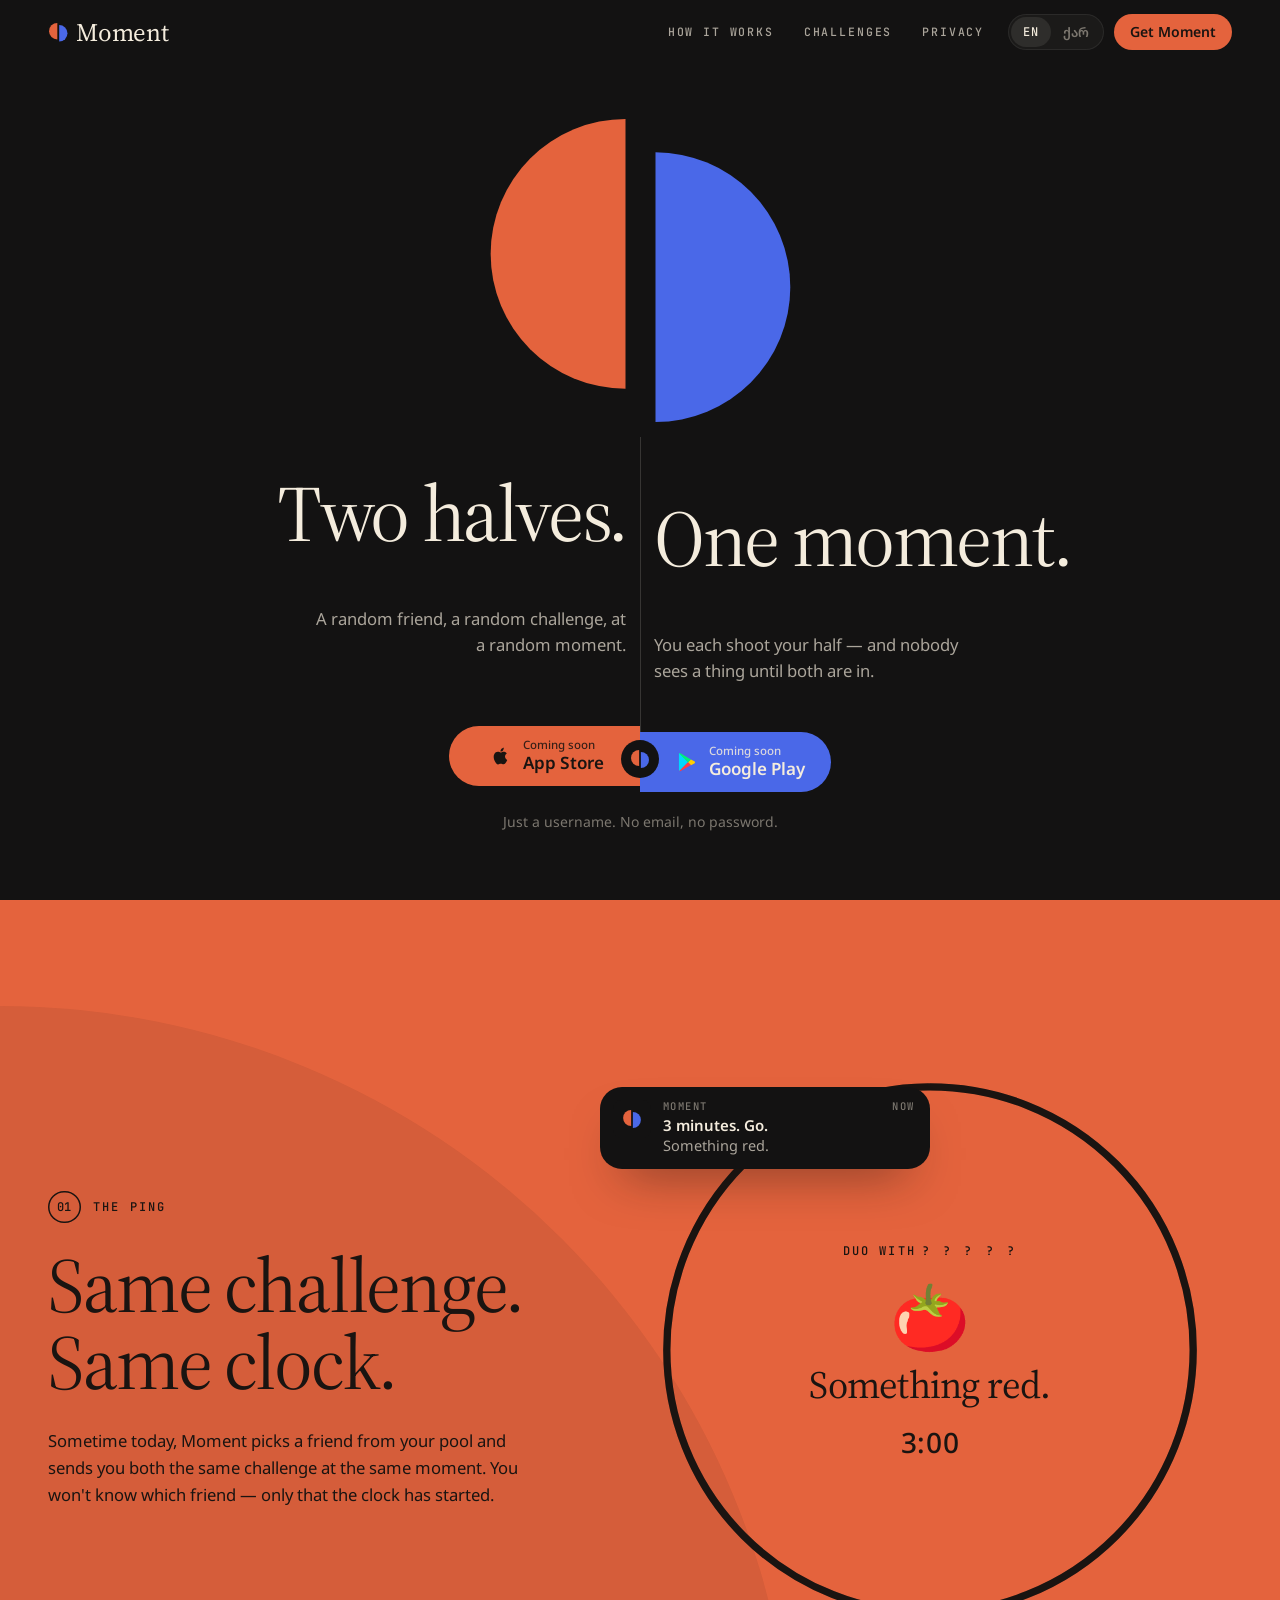
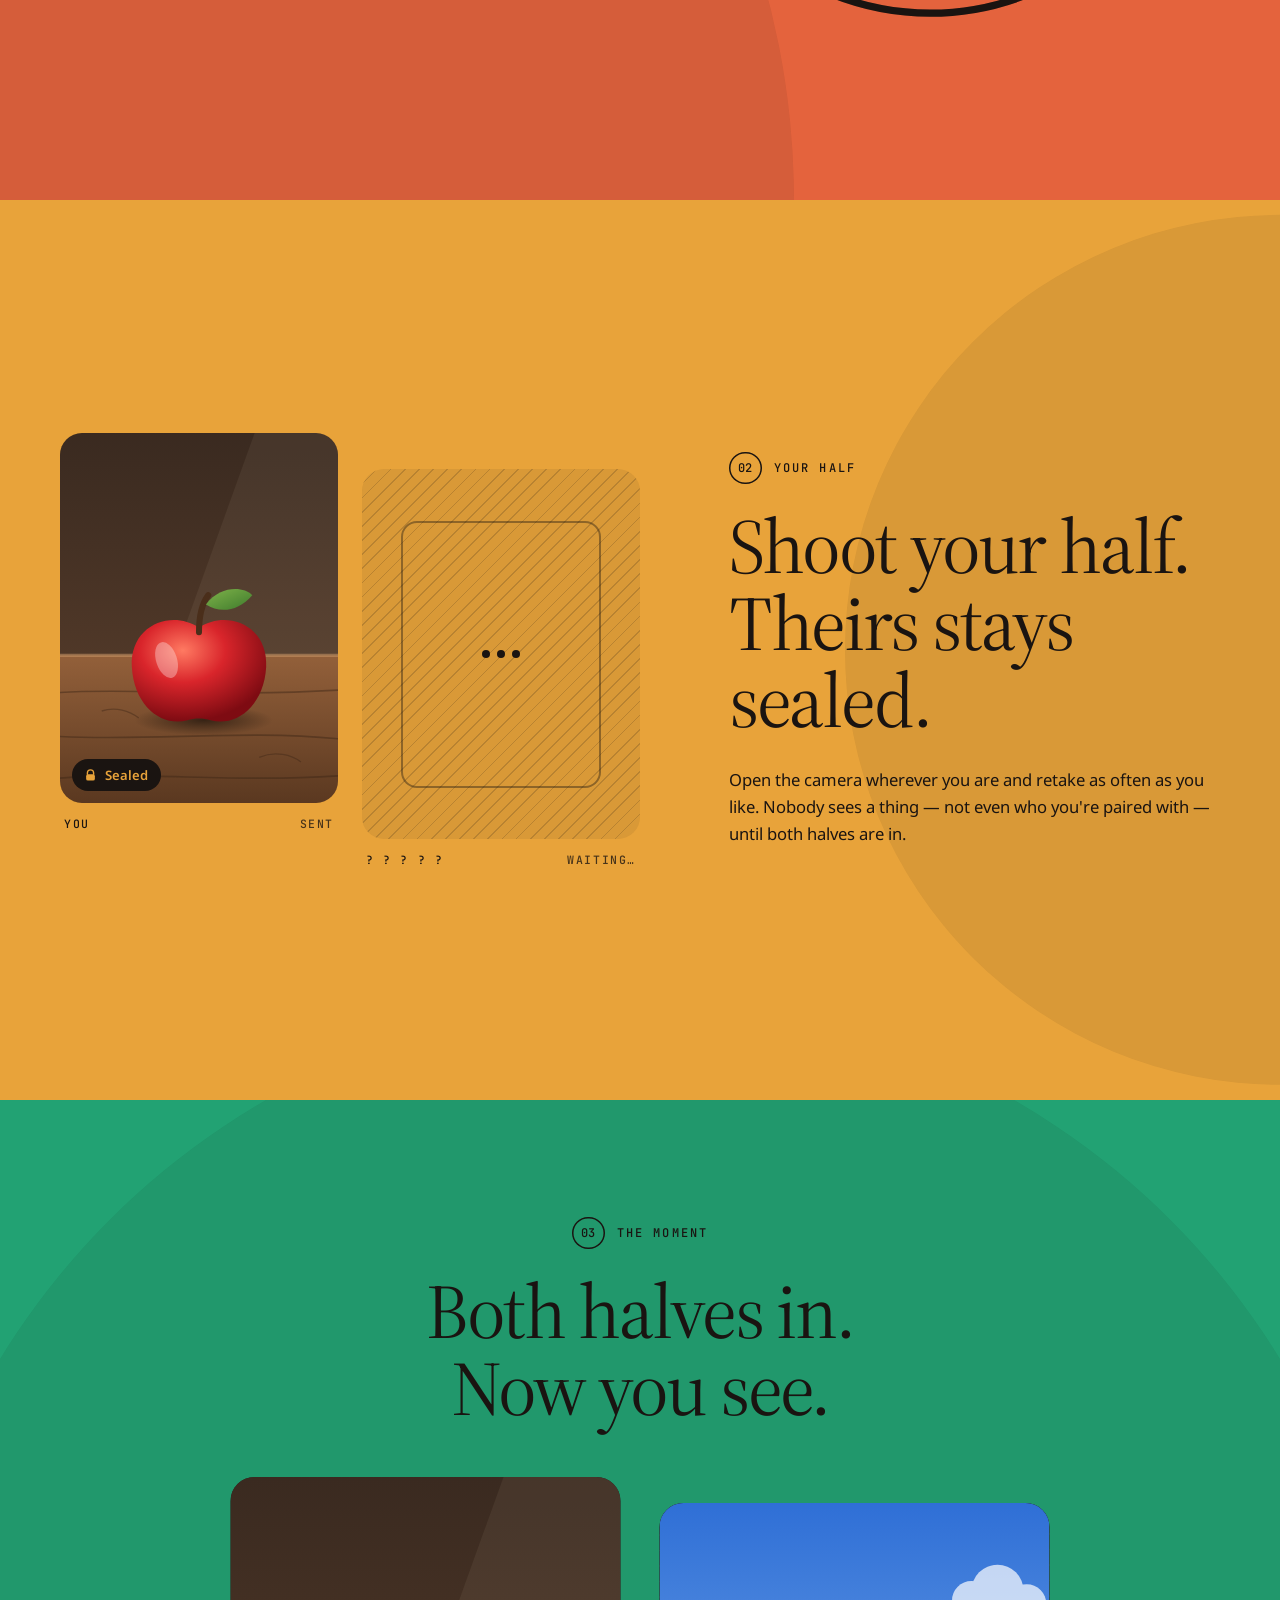
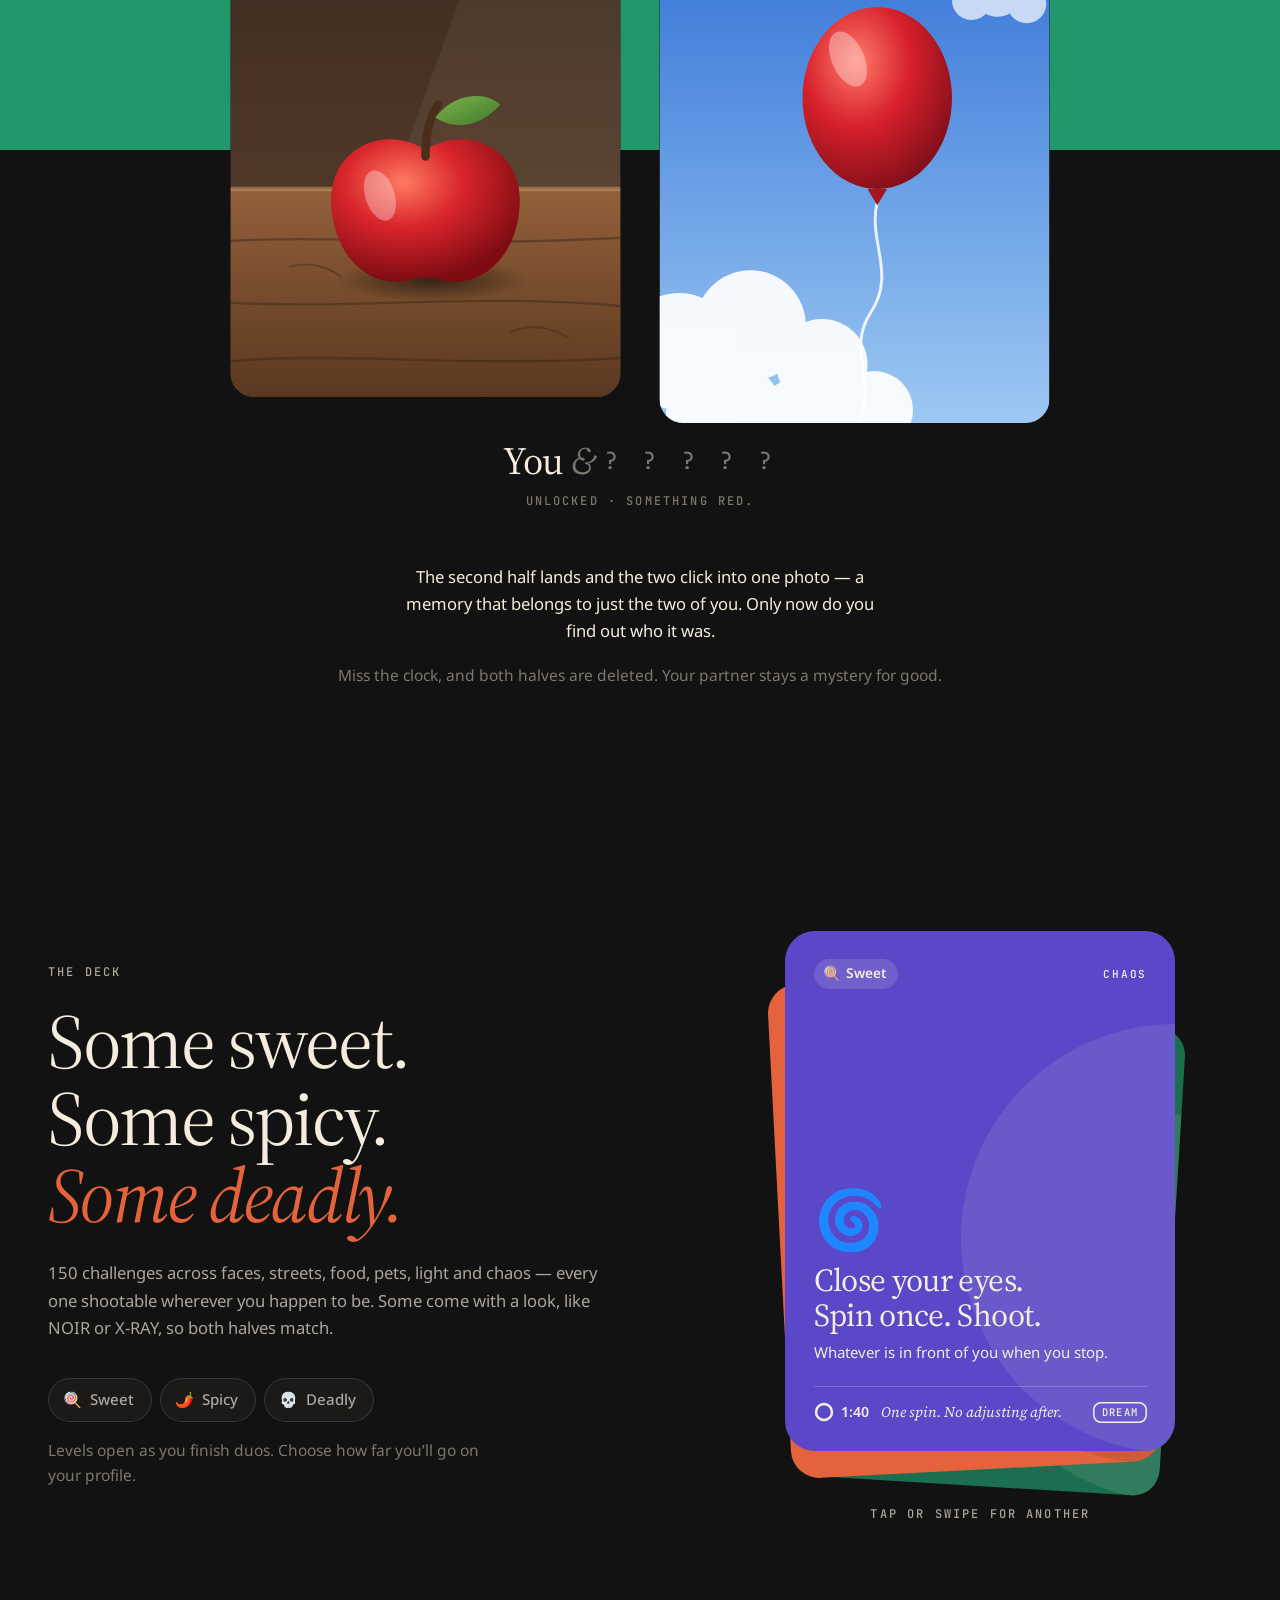
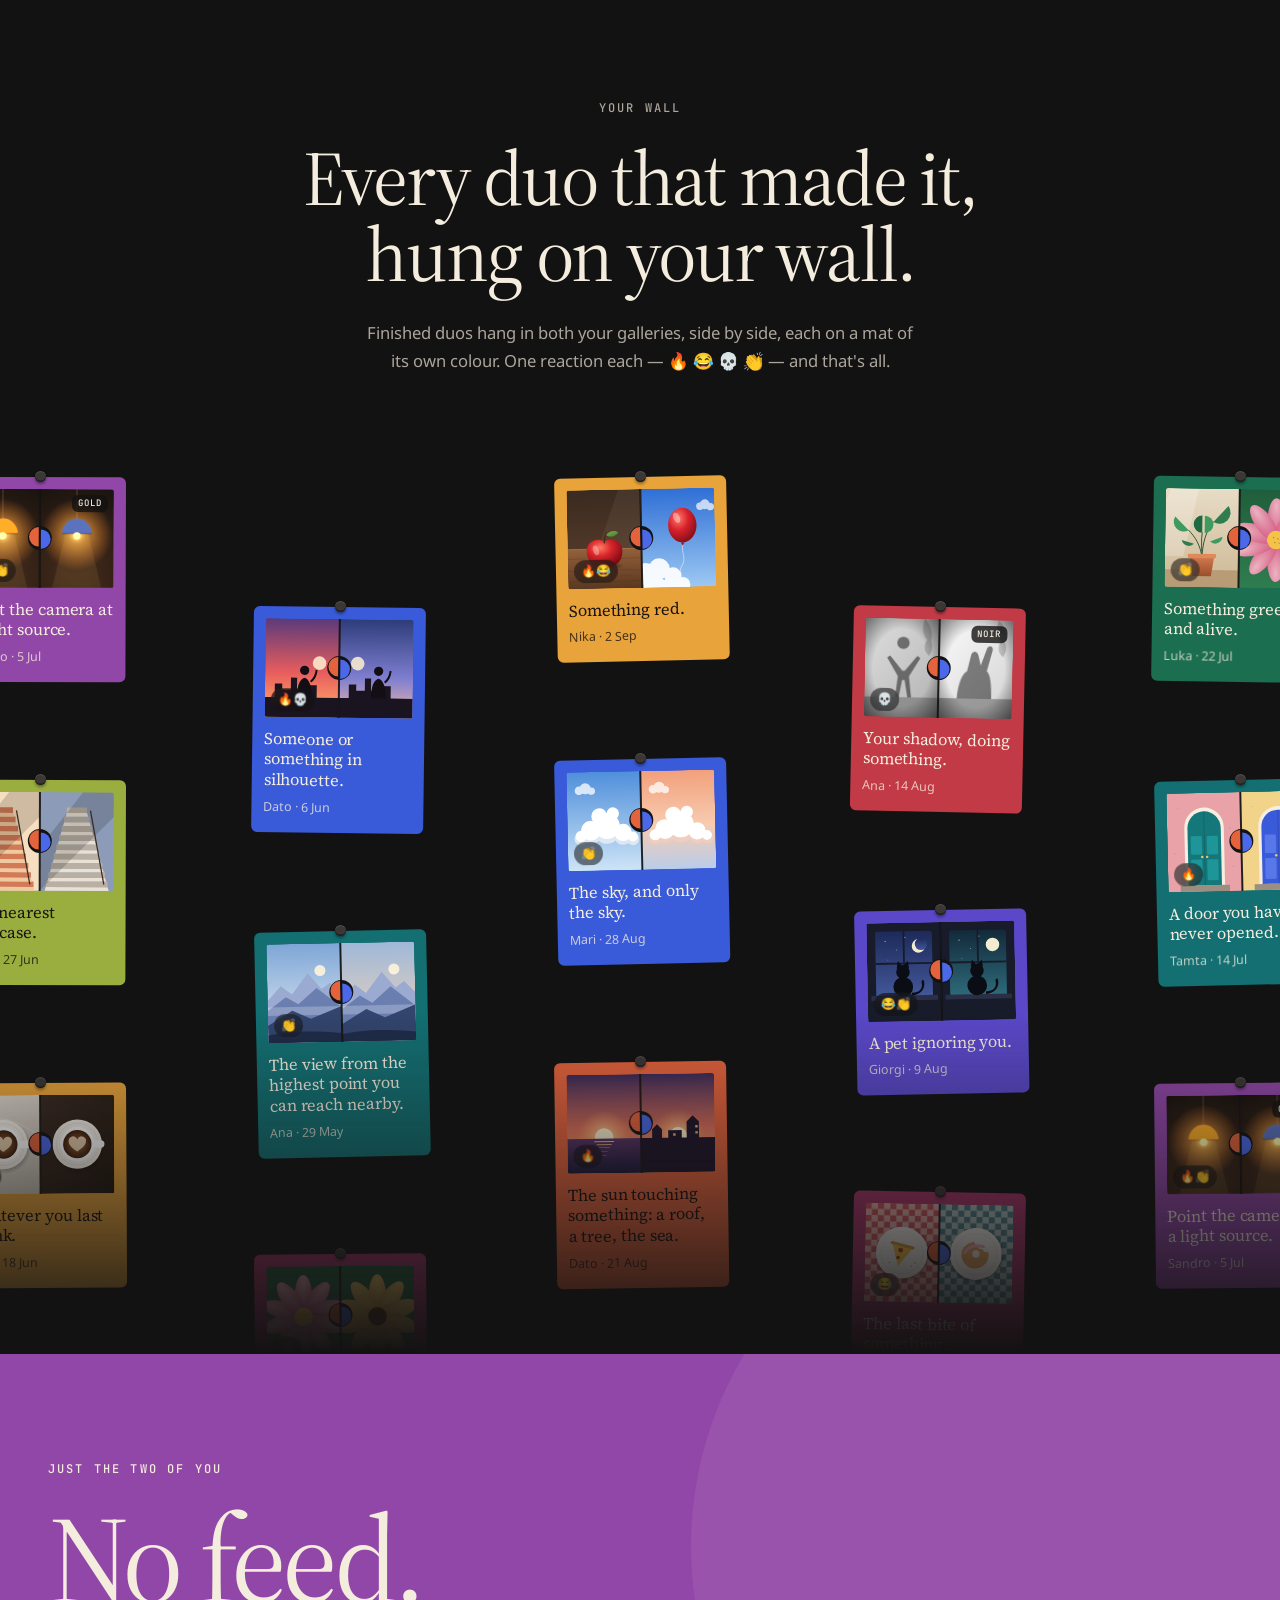
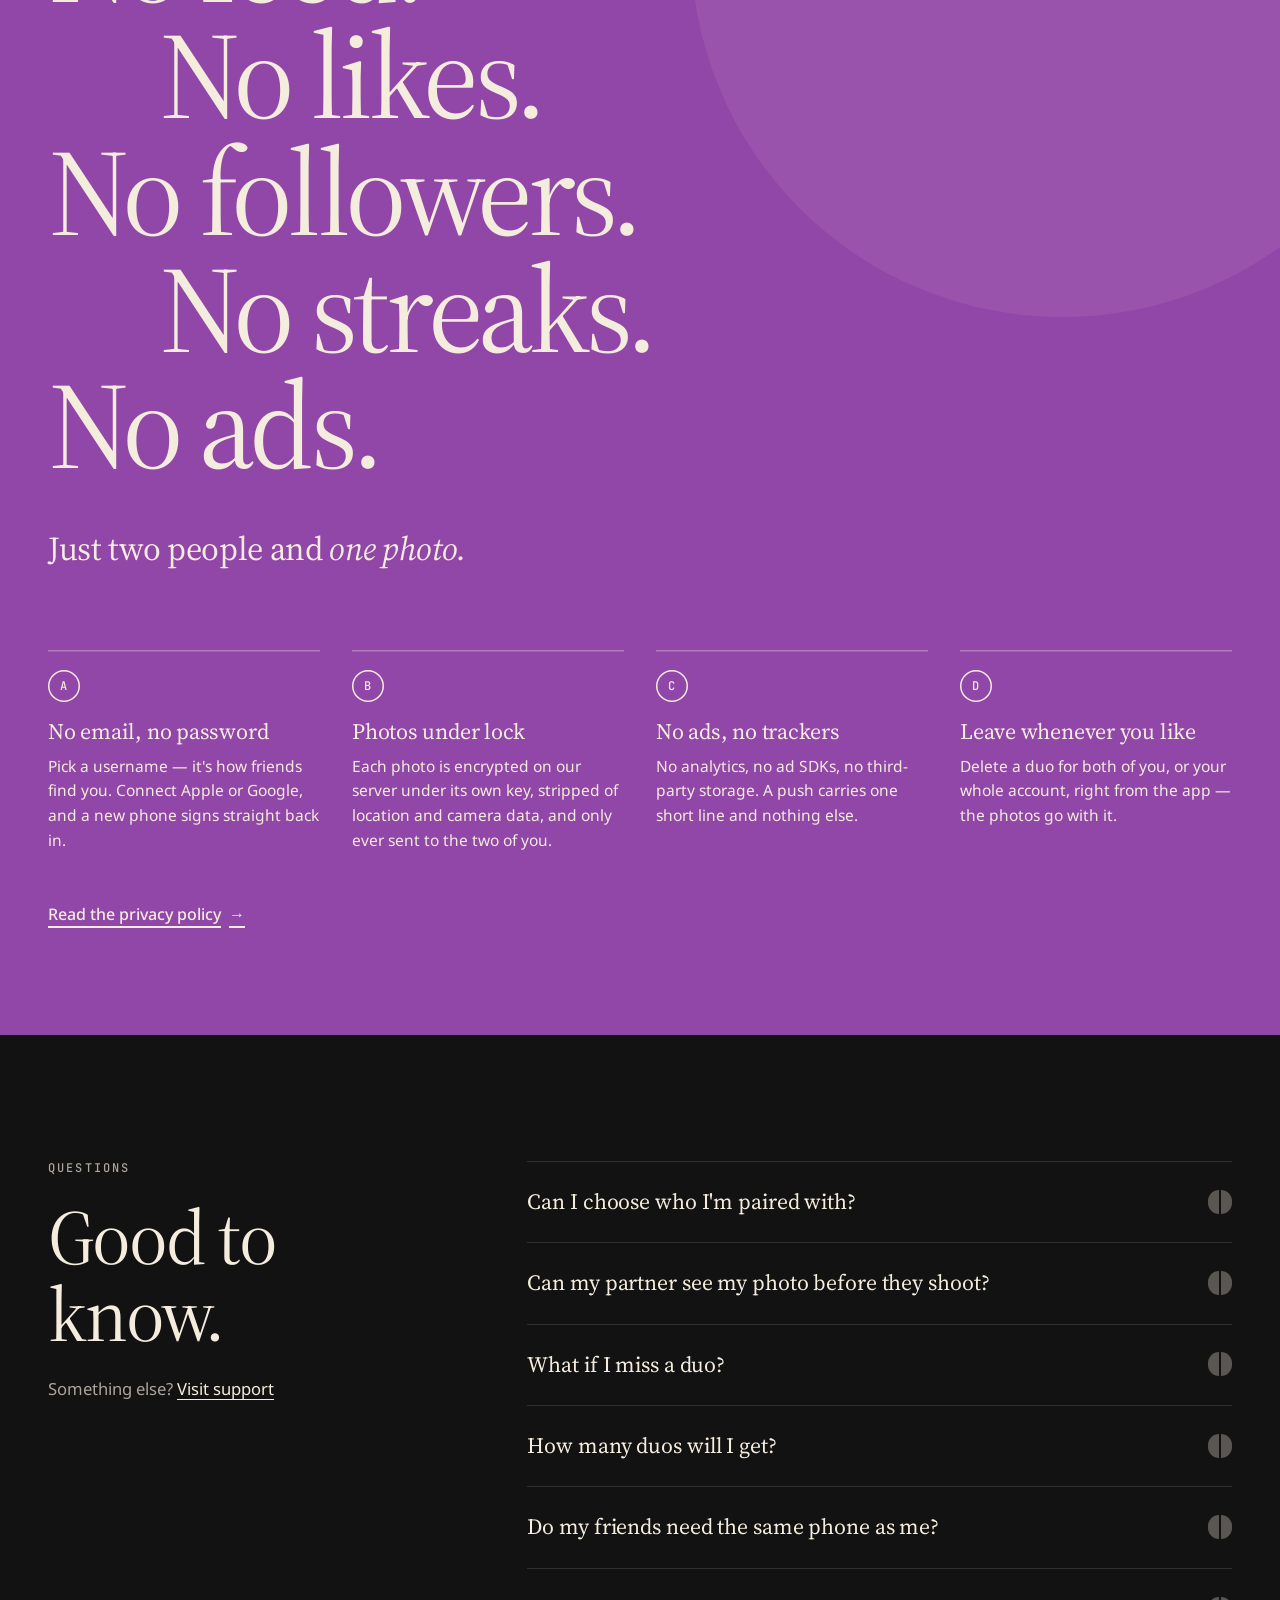
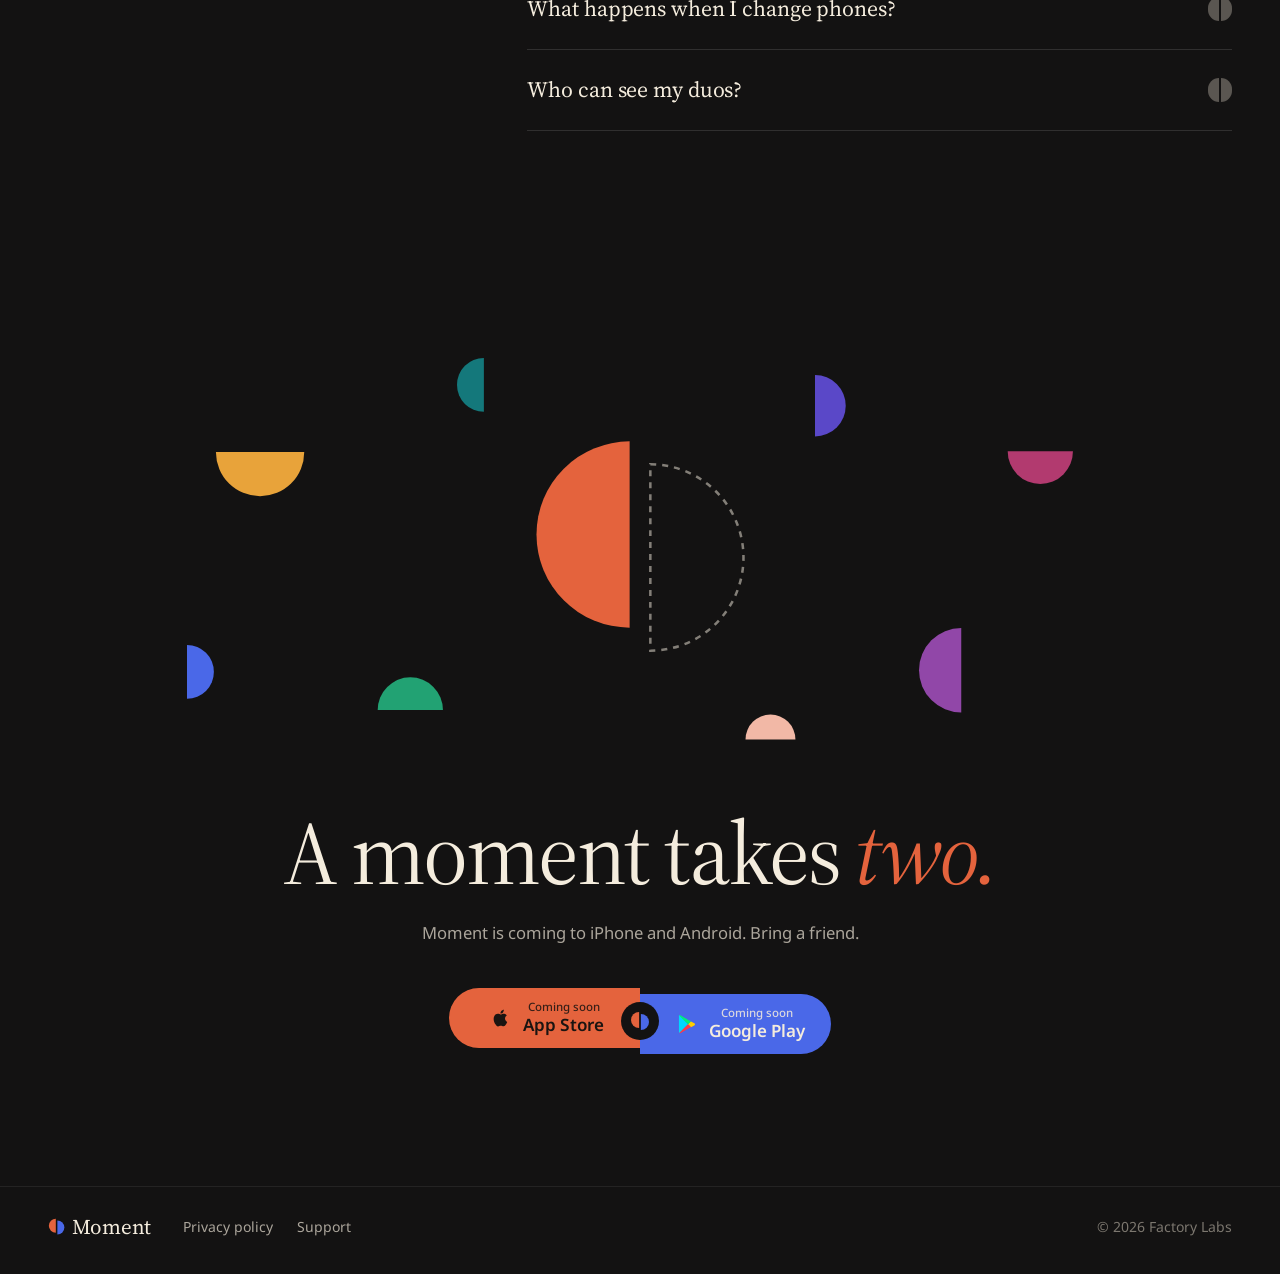
==== commit 6cec044a: "Redesign the site in Moment's own language Rebuild the page around the app's design rather than a ge" ====
--- a/index.html
+++ b/index.html
@@ -16,14 +16,14 @@
 <meta property="og:image" content="https://factorylabs.app/moment/assets/og.jpg">
 <meta property="og:image:width" content="1200">
 <meta property="og:image:height" content="630">
-<meta property="og:image:alt" content="The Moment mark, two halves of one circle, with the line: Two halves. One moment.">
+<meta property="og:image:alt" content="The Moment mark, one circle cut in two, over the line: Two halves. One moment.">
 <meta name="twitter:card" content="summary_large_image">
 <link rel="icon" type="image/svg+xml" href="assets/favicon.svg">
 <link rel="icon" type="image/png" sizes="64x64" href="assets/favicon.png">
 <link rel="apple-touch-icon" href="assets/apple-touch-icon.png">
 <link rel="preconnect" href="https://fonts.googleapis.com">
 <link rel="preconnect" href="https://fonts.gstatic.com" crossorigin>
-<link rel="stylesheet" href="https://fonts.googleapis.com/css2?family=JetBrains+Mono:wght@500;600&family=Noto+Sans+Georgian:wght@400;500;600;700&family=Noto+Serif+Georgian:wght@400;500&family=Source+Serif+4:ital,opsz,wght@0,8..60,400;0,8..60,500;1,8..60,400;1,8..60,500&display=swap">
+<link rel="stylesheet" href="https://fonts.googleapis.com/css2?family=JetBrains+Mono:wght@500&family=Noto+Sans+Georgian:wght@400;500;600&family=Noto+Serif+Georgian:wght@400;500&family=Source+Serif+4:ital,opsz,wght@0,8..60,400;0,8..60,500;1,8..60,400&display=swap">
 <link rel="stylesheet" href="assets/styles.css">
 <script type="application/ld+json">
 {
@@ -60,400 +60,262 @@
 
 <a class="skip" href="#main" data-i18n="skip">Skip to content</a>
 
-<header class="nav" id="nav">
-  <div class="nav__inner">
-    <a class="wordmark" href="#top" aria-label="Moment">
-      <svg class="mark" viewBox="0 0 100 100" aria-hidden="true"><path class="mark__l" d="M45.5 4.5A40.5 40.5 0 0 0 45.5 85.5Z"/><path class="mark__r" d="M54.5 14.5A40.5 40.5 0 0 1 54.5 95.5Z"/></svg>
-      <span>Moment</span>
-    </a>
-    <nav class="nav__links" aria-label="Sections">
-      <a href="#how" data-i18n="nav_how">How it works</a>
-      <a href="#challenges" data-i18n="nav_challenges">Challenges</a>
-      <a href="#filters" data-i18n="nav_filters">Filters</a>
-      <a href="#privacy" data-i18n="nav_privacy">Privacy</a>
-    </nav>
-    <div class="nav__actions">
-      <div class="lang" role="group" aria-label="Language">
-        <button type="button" data-lang="ka" lang="ka">ქარ</button>
-        <button type="button" data-lang="en" lang="en">EN</button>
-      </div>
-      <a class="pill pill--solid nav__get" href="#download" data-i18n="nav_get">Get Moment</a>
-    </div>
+<header class="bar" id="bar">
+  <a class="wordmark" href="#top" aria-label="Moment">
+    <svg class="mark" viewBox="0 0 100 100" aria-hidden="true"><path class="mark__l" d="M45.5 4.5A40.5 40.5 0 0 0 45.5 85.5Z"/><path class="mark__r" d="M54.5 14.5A40.5 40.5 0 0 1 54.5 95.5Z"/></svg>
+    <span>Moment</span>
+  </a>
+  <nav class="bar__links" aria-label="Sections" data-i18n-aria="nav_a11y">
+    <a href="#how" data-i18n="nav_how">How it works</a>
+    <a href="#deck" data-i18n="nav_deck">Challenges</a>
+    <a href="#privacy" data-i18n="nav_privacy">Privacy</a>
+  </nav>
+  <div class="bar__end">
+    <div class="lang" role="group" aria-label="Language">
+      <button type="button" data-lang="en" lang="en">EN</button>
+      <button type="button" data-lang="ka" lang="ka">ქარ</button>
+    </div>
+    <a class="bar__get" href="#get" data-i18n="nav_get">Get Moment</a>
   </div>
 </header>
 
 <main id="main">
 
-  <!-- Hero: the tour's first line, and the empty deck's mosaic -->
+  <!-- One circle cut in two, and everything under it cut along the same seam. -->
   <section class="hero" id="top">
-    <div class="wrap hero__inner">
-      <div class="hero__copy">
-        <p class="eyebrow reveal">
-          <span class="eyebrow__dot" aria-hidden="true"></span>
-          <span data-i18n="hero_kicker">For iPhone and Android</span>
-        </p>
-        <h1 class="hero__title reveal" id="heroTitle" aria-label="Random friend. Random challenge. Random moment." data-i18n-aria="hero_title_a11y">
-          <span class="turns" aria-hidden="true">
-            <em class="paint" data-i18n="hero_random">Random</em>
-            <span class="turns__slot" id="heroSlot"><span class="turns__word is-on" data-i18n="hero_w1">friend.</span></span>
-          </span>
-        </h1>
-        <p class="hero__lede reveal" data-i18n="hero_lede">Moment pairs you with a friend at a random moment and gives you both the same challenge and the same short clock. You each shoot your half — and nobody sees a thing until both are in.</p>
-        <div class="hero__cta reveal">
-          <div class="stores" data-stores></div>
-        </div>
-        <p class="hero__note reveal" data-i18n="hero_note">Just a username. No email, no password.</p>
-      </div>
-
-      <div class="hero__art reveal reveal--late">
-        <div class="mosaic-wrap">
-          <div class="mosaic" id="mosaic" role="button" tabindex="0" aria-label="Shuffle the mosaic" data-i18n-aria="mosaic_a11y"></div>
-          <div class="push float float--push" aria-hidden="true">
-            <svg class="mark push__icon" viewBox="0 0 100 100"><path class="mark__l" d="M45.5 4.5A40.5 40.5 0 0 0 45.5 85.5Z"/><path class="mark__r" d="M54.5 14.5A40.5 40.5 0 0 1 54.5 95.5Z"/></svg>
-            <div class="push__body">
-              <p class="push__head"><span>MOMENT</span><span data-i18n="push_time">now</span></p>
-              <p class="push__title" data-i18n="push_title">5 minutes. Go.</p>
-              <p class="push__text" data-i18n="push_body">Duo with someone</p>
-            </div>
-          </div>
-          <div class="float float--clock" aria-hidden="true">
-            <span class="clock-chip"><svg viewBox="0 0 20 20"><circle cx="10" cy="10" r="8" fill="none" stroke="currentColor" stroke-width="2" opacity=".3"/><circle class="clock-chip__arc" cx="10" cy="10" r="8" fill="none" stroke="currentColor" stroke-width="2" stroke-linecap="round" pathLength="100" transform="rotate(-90 10 10)"/></svg><span id="heroClock">4:59</span></span>
-          </div>
-        </div>
-        <p class="deckline" id="deckLine" aria-live="polite"></p>
-        <p class="mosaic-hint" aria-hidden="true"><span class="mosaic-hint__dot"></span><span data-i18n="mosaic_hint">Tap the mosaic</span></p>
-      </div>
-    </div>
-  </section>
-
-  <!-- A band of real challenges -->
-  <section class="ticker" aria-label="Challenges from the deck" data-i18n-aria="ticker_a11y">
-    <div class="ticker__row" data-ticker="0"></div>
-    <div class="ticker__row ticker__row--back" data-ticker="1"></div>
-  </section>
-
-  <!-- How it works: the tour, scene by scene -->
-  <section class="section how" id="how">
-    <div class="wrap">
-      <header class="section__head reveal">
-        <p class="eyebrow" data-i18n="how_kicker">How it works</p>
-        <h2 class="display" data-i18n-html="how_title">One duo, <em>three beats.</em></h2>
-      </header>
-
-      <div class="how__grid">
-        <div class="how__steps" id="howSteps">
-          <article class="step" data-step="0">
-            <p class="step__num"><span>01</span><span data-i18n="step_1">Dealt</span></p>
-            <h3 class="display display--s" data-i18n-html="s1_title">A friend and a challenge, <em>at a random moment.</em></h3>
-            <p class="lede" data-i18n="s1_text">Sometime today, Moment picks a friend from your pool and a challenge neither of you has had lately, and tells you both at once. You won't know which friend it is — you both get the same challenge, and the same clock.</p>
-          </article>
-          <article class="step" data-step="1">
-            <p class="step__num"><span>02</span><span data-i18n="step_2">Shoot</span></p>
-            <h3 class="display display--s" data-i18n-html="s2_title">Shoot <em>your half.</em> They shoot <em>theirs.</em></h3>
-            <p class="lede" data-i18n="s2_text">Open the camera before the clock runs out and retake as often as you like. Nobody sees a thing — not even who you're paired with — until both halves are in.</p>
-          </article>
-          <article class="step" data-step="2">
-            <p class="step__num"><span>03</span><span data-i18n="step_3">Unlock</span></p>
-            <h3 class="display display--s" data-i18n-html="s3_title">Two <em>halves.</em> One <em>moment.</em></h3>
-            <p class="lede" data-i18n="s3_text">The moment the second half lands, the duo unlocks for both of you: two photos clicked into one — a memory that belongs to just the two of you. Now you see who it was.</p>
-            <p class="step__aside" data-i18n="how_miss">And if one of you doesn't make it in time? Both halves are deleted, and your partner stays anonymous — for good.</p>
-          </article>
-        </div>
-
-        <div class="how__device">
-          <div class="how__sticky">
-            <div class="phone">
-              <div class="phone__screen tour" id="tour" data-step="0">
-                <div class="tour__status" aria-hidden="true"><span>9:41</span><span class="tour__icons"><i></i><i></i><i></i></span></div>
-                <div class="tour__brand" aria-hidden="true">
-                  <svg class="mark" viewBox="0 0 100 100"><path class="mark__l" d="M45.5 4.5A40.5 40.5 0 0 0 45.5 85.5Z"/><path class="mark__r" d="M54.5 14.5A40.5 40.5 0 0 1 54.5 95.5Z"/></svg>
-                  <span>Moment</span>
-                </div>
-                <div class="stage" id="stage" aria-hidden="true"></div>
-                <div class="tour__words" aria-hidden="true">
-                  <p class="tour__title" id="tourTitle"></p>
-                  <p class="tour__msg" id="tourMsg"></p>
-                </div>
-                <div class="tour__dots" aria-hidden="true"><i></i><i></i><i></i></div>
-                <button class="tour__btn" type="button" id="tourNext" data-i18n="tour_next">Next</button>
-              </div>
-            </div>
-            <div class="how__tabs" role="tablist" aria-label="Steps" data-i18n-aria="steps_a11y">
-              <button type="button" role="tab" data-go="0" data-i18n="step_1">Dealt</button>
-              <button type="button" role="tab" data-go="1" data-i18n="step_2">Shoot</button>
-              <button type="button" role="tab" data-go="2" data-i18n="step_3">Unlock</button>
-            </div>
-          </div>
-        </div>
-      </div>
-    </div>
-  </section>
-
-  <!-- The rule the whole app rests on -->
-  <section class="section rule" id="rule">
-    <div class="wrap">
-      <div class="rule__top">
-        <div class="rule__copy reveal">
-          <p class="eyebrow" data-i18n="rule_kicker">The one rule</p>
-          <h2 class="display" data-i18n-html="rule_title">Nobody sees a thing <em>until both halves are in.</em></h2>
-          <p class="lede" data-i18n="rule_lede">That's the whole product. Everything else in Moment is there to keep that promise.</p>
-        </div>
-        <div class="rule__who reveal reveal--late" aria-hidden="true">
-          <div class="who-card">
-            <div class="who-card__faces"><span class="face face--you" data-i18n="card_you">Y</span><span class="face face--them">?</span></div>
-            <div>
-              <p class="who-card__eyebrow" data-i18n="card_duo_with">Duo with</p>
-              <p class="who-card__name" id="whoName">? ? ? ? ?</p>
-            </div>
-          </div>
-        </div>
-      </div>
-      <div class="rule__grid">
-        <article class="tile reveal">
-          <span class="tile__fig tile__fig--q" aria-hidden="true"></span>
-          <h3 data-i18n="r1_title">Anonymous until the unlock</h3>
-          <p data-i18n="r1_text">Your partner shows as ? ? ? ? ? — no name, no photo, not even an initial. Their half isn't even sent to your phone until the duo unlocks.</p>
-        </article>
-        <article class="tile reveal">
-          <span class="tile__fig tile__fig--h" aria-hidden="true"></span>
-          <h3 data-i18n="r2_title">Missed means gone</h3>
-          <p data-i18n="r2_text">If the clock runs out first, both halves are deleted from our server — not hidden, deleted. Whoever didn't shoot stays a mystery for good.</p>
-        </article>
-        <article class="tile reveal">
-          <span class="tile__fig tile__fig--c" aria-hidden="true"></span>
-          <h3 data-i18n="r3_title">Only people you said yes to</h3>
-          <p data-i18n="r3_text">Every duo comes from your own pool: friends who asked and were accepted, both ways. Nobody browses you, nobody follows you.</p>
-        </article>
-        <article class="tile reveal">
-          <span class="tile__fig tile__fig--o" aria-hidden="true"></span>
-          <h3 data-i18n="r4_title">With one friend, it's them — by name</h3>
-          <p data-i18n="r4_text">Anonymity needs someone to hide among. With a single friend, every duo is with them and the card says so. From two friends on, it's a surprise.</p>
-        </article>
-      </div>
-    </div>
-  </section>
-
-  <!-- The deck -->
-  <section class="section challenges" id="challenges">
-    <div class="wrap split">
-      <div class="split__copy reveal">
-        <p class="eyebrow" data-i18n="ch_kicker">The challenges</p>
-        <h2 class="display" data-i18n-html="ch_title">Say <em>yes</em> to the <em>weird</em> challenge.</h2>
-        <p class="lede" data-i18n="ch_lede">Faces, streets, food, pets, light, chaos. Every challenge can be shot wherever you happen to be, and it's worth seeing twice: once as your half, once as theirs.</p>
-        <ol class="levels">
-          <li><span class="levels__emoji" aria-hidden="true">🍭</span><span><strong data-i18n="lv_sweet">Sweet</strong><span data-i18n="lv_sweet_t">Arm's reach — a face, something on your desk.</span></span></li>
-          <li><span class="levels__emoji" aria-hidden="true">🌶️</span><span><strong data-i18n="lv_spicy">Spicy</strong><span data-i18n="lv_spicy_t">You'll have to move, or set something up.</span></span></li>
-          <li><span class="levels__emoji" aria-hidden="true">💀</span><span><strong data-i18n="lv_deadly">Deadly</strong><span data-i18n="lv_deadly_t">Needs another person, nerve, or timing.</span></span></li>
-        </ol>
-        <p class="note" data-i18n="lv_note">Levels open as you finish duos. Choose how far you'll go on your profile.</p>
-      </div>
-
-      <div class="dealer reveal reveal--late">
-        <div class="dealer__stack" id="dealer" aria-live="polite"></div>
-        <div class="dealer__bar">
-          <button class="pill pill--solid" type="button" id="dealNext">
-            <svg viewBox="0 0 24 24" aria-hidden="true"><path d="M4 7h11l-3-3M20 17H9l3 3" fill="none" stroke="currentColor" stroke-width="2" stroke-linecap="round" stroke-linejoin="round"/></svg>
-            <span data-i18n="deal_next">Deal another</span>
-          </button>
-          <p class="dealer__hint" data-i18n="deal_hint">Tap a card to see how to shoot it</p>
-        </div>
-      </div>
-    </div>
-
-    <div class="wrap">
-      <dl class="stats">
-        <div class="stat reveal"><dt><span data-count="150">150</span>+</dt><dd data-i18n="st_challenges">challenges</dd></div>
-        <div class="stat reveal"><dt data-count="16">16</dt><dd data-i18n="st_categories">categories</dd></div>
-        <div class="stat reveal"><dt data-count="3">3</dt><dd data-i18n="st_levels">levels to earn</dd></div>
-        <div class="stat reveal"><dt data-count="11">11</dt><dd data-i18n="st_filters">filters</dd></div>
-      </dl>
-    </div>
-  </section>
-
-  <!-- Filters -->
-  <section class="section filters" id="filters">
-    <div class="wrap">
-      <header class="section__head reveal">
-        <p class="eyebrow" data-i18n="fl_kicker">Filters</p>
-        <h2 class="display" data-i18n-html="fl_title">Some challenges come with <em>a look.</em></h2>
-        <p class="lede" data-i18n="fl_lede">It's the challenge's, not a choice: both halves are shot through the same one, so the pair matches. You see it live in the camera, and it's baked into the photo on your phone.</p>
-      </header>
-
-      <div class="lab reveal">
-        <div class="lab__pair duo" id="labPair">
-          <div class="duo__half photo" data-scene="door" data-v="0"></div>
-          <div class="duo__half photo" data-scene="flower" data-v="1"></div>
-          <div class="duo__seam" aria-hidden="true"><i></i></div>
-        </div>
-        <div class="lab__side">
-          <p class="lab__name" id="labName">NOIR</p>
-          <p class="lab__tagline" id="labTagline"></p>
-          <p class="lab__from"><span data-i18n="fl_from">Handed out by</span> <span id="labFrom"></span></p>
-          <div class="lab__chips" id="labChips" role="radiogroup" aria-label="Filters" data-i18n-aria="fl_kicker"></div>
-        </div>
-      </div>
-    </div>
-  </section>
-
-  <!-- The gallery -->
-  <section class="section duos" id="duos">
-    <div class="wrap split split--wide">
-      <div class="split__copy reveal">
-        <p class="eyebrow" data-i18n="du_kicker">Your duos</p>
-        <h2 class="display" data-i18n-html="du_title">Every duo is a tiny <em>time capsule.</em></h2>
-        <p class="lede" data-i18n="du_lede">Finished duos hang in both your galleries, stitched side by side. Look back and you'll find a year of small, odd, perfect moments — each one with a different friend.</p>
-        <ul class="points">
-          <li><span class="points__icon" aria-hidden="true"><span class="react-row">🔥😂</span></span><span data-i18n="du_p1">One reaction each — 🔥 😂 💀 👏 — and that's all</span></li>
-          <li><span class="points__icon" aria-hidden="true"><svg viewBox="0 0 24 24"><path d="M12 4v11m0 0l-4-4m4 4l4-4M5 19h14"/></svg></span><span data-i18n="du_p2">Save the stitched pair to your photos, or share it</span></li>
-          <li><span class="points__icon" aria-hidden="true"><svg viewBox="0 0 24 24"><path d="M5 7h14M10 7V5h4v2M7 7l1 12h8l1-12"/></svg></span><span data-i18n="du_p3">Either of you can delete a duo, for both of you</span></li>
-        </ul>
-      </div>
-      <div class="wall reveal reveal--late" id="wall" aria-hidden="true">
-        <div class="wall__col" data-col="0"></div>
-        <div class="wall__col" data-col="1"></div>
-        <div class="wall__col" data-col="2"></div>
-      </div>
-    </div>
-  </section>
-
-  <!-- Pacing -->
-  <section class="section pace" id="pace">
-    <div class="wrap">
-      <header class="section__head section__head--left reveal">
-        <p class="eyebrow" data-i18n="pa_kicker">Pacing</p>
-        <h2 class="display" data-i18n-html="pa_title">It fits around <em>your day.</em></h2>
-        <p class="lede" data-i18n="pa_lede">A duo comes every hour or two, at a random moment — never a flood. Start with four a day and choose anything from one to ten. Quiet hours keep your nights yours.</p>
-      </header>
-
-      <div class="day reveal" id="day">
-        <div class="day__top">
-          <div class="stepper">
-            <span class="stepper__label" data-i18n="pa_per_day">Duos a day</span>
-            <button type="button" class="stepper__btn" id="dayMinus" aria-label="Fewer" data-i18n-aria="pa_fewer">−</button>
-            <output class="stepper__value" id="dayCount" aria-live="polite">4</output>
-            <button type="button" class="stepper__btn" id="dayPlus" aria-label="More" data-i18n-aria="pa_more">+</button>
-          </div>
-          <button type="button" class="pill pill--ghost" id="dayShuffle">
-            <svg viewBox="0 0 24 24" aria-hidden="true"><path d="M4 7h11l-3-3M20 17H9l3 3" fill="none" stroke="currentColor" stroke-width="2" stroke-linecap="round" stroke-linejoin="round"/></svg>
-            <span data-i18n="pa_shuffle">Another day</span>
-          </button>
-        </div>
-        <div class="day__track" id="dayTrack">
-          <div class="day__quiet day__quiet--a"><span class="day__moon" aria-hidden="true"></span><span data-i18n="pa_quiet">Quiet hours</span></div>
-          <div class="day__quiet day__quiet--b" aria-hidden="true"></div>
-          <div class="day__marks" id="dayMarks"></div>
-        </div>
-        <div class="day__axis" aria-hidden="true"><span>00</span><span>03</span><span>06</span><span>09</span><span>12</span><span>15</span><span>18</span><span>21</span><span>24</span></div>
-      </div>
-
-      <ul class="facts">
-        <li class="reveal"><strong>1–2 <span data-i18n="pa_hours">hours</span></strong><span data-i18n="pa_f1">between duos, at random</span></li>
-        <li class="reveal"><strong>1–10</strong><span data-i18n="pa_f2">duos a day — four to start, you choose</span></li>
-        <li class="reveal"><strong>23:00–08:00</strong><span data-i18n="pa_f3">quiet hours by default, or your own range</span></li>
-        <li class="reveal"><strong>12 <span data-i18n="pa_hours_short">h</span></strong><span data-i18n="pa_f4">only friends who've opened Moment lately — a duo needs two</span></li>
+    <div class="hero__mark" id="heroMark" role="button" tabindex="0" aria-label="Show a duo" data-i18n-aria="hero_mark_a11y">
+      <svg class="bigmark" viewBox="0 0 100 100" aria-hidden="true">
+        <defs>
+          <clipPath id="hmClipL"><path d="M45.5 4.5A40.5 40.5 0 0 0 45.5 85.5Z"/></clipPath>
+          <clipPath id="hmClipR"><path d="M54.5 14.5A40.5 40.5 0 0 1 54.5 95.5Z"/></clipPath>
+        </defs>
+        <g class="bigmark__half bigmark__half--l">
+          <path class="bigmark__solid" d="M45.5 4.5A40.5 40.5 0 0 0 45.5 85.5Z"/>
+          <g class="bigmark__photo" clip-path="url(#hmClipL)" id="heroPhotoL"></g>
+        </g>
+        <g class="bigmark__half bigmark__half--r">
+          <path class="bigmark__solid" d="M54.5 14.5A40.5 40.5 0 0 1 54.5 95.5Z"/>
+          <g class="bigmark__photo" clip-path="url(#hmClipR)" id="heroPhotoR"></g>
+        </g>
+      </svg>
+      <p class="hero__dare" id="heroDare" aria-live="polite"></p>
+      <div class="burst" aria-hidden="true"></div>
+    </div>
+
+    <div class="hero__under">
+      <h1 class="seamed seamed--title" aria-label="Two halves. One moment." data-i18n-aria="hero_a11y">
+        <span class="seamed__l" aria-hidden="true" data-i18n="hero_l">Two halves.</span>
+        <span class="seamed__r" aria-hidden="true" data-i18n="hero_r">One moment.</span>
+      </h1>
+      <div class="seamed seamed--lede">
+        <p class="seamed__l" data-i18n="lede_l">A random friend, a random challenge, at a random moment.</p>
+        <p class="seamed__r" data-i18n="lede_r">You each shoot your half — and nobody sees a thing until both are in.</p>
+      </div>
+      <div class="pair" data-stores></div>
+      <p class="hero__note" data-i18n="hero_note">Just a username. No email, no password.</p>
+    </div>
+  </section>
+
+  <!-- 01 — The ping: persimmon, the colour of "you" and of the one thing to do. -->
+  <section class="poster poster--ping" id="how" aria-labelledby="pingTitle">
+    <div class="poster__in">
+      <div class="poster__copy reveal">
+        <p class="label"><span class="label__n">01</span><span data-i18n="ping_label">The ping</span></p>
+        <h2 class="display" id="pingTitle" data-i18n-p="ping_title">Same challenge.<br>Same clock.</h2>
+        <p class="poster__text" data-i18n="ping_text">Sometime today, Moment picks a friend from your pool and sends you both the same challenge at the same moment. You won't know which friend — only that the clock has started.</p>
+      </div>
+      <figure class="ping reveal" id="ping" role="button" tabindex="0" aria-label="Deal another challenge" data-i18n-aria="ping_a11y">
+        <div class="ring">
+          <svg class="ring__svg" viewBox="0 0 200 200" aria-hidden="true">
+            <circle class="ring__track" cx="100" cy="100" r="94"/>
+            <circle class="ring__arc" id="pingArc" cx="100" cy="100" r="94" pathLength="100"/>
+          </svg>
+          <div class="ring__in">
+            <p class="label label--tight"><span data-i18n="duo_with">Duo with</span> <span class="ring__who">? ? ? ? ?</span></p>
+            <p class="ring__emoji" id="pingEmoji" aria-hidden="true">🍅</p>
+            <p class="ring__dare" id="pingDare">Something red.</p>
+            <p class="ring__clock" id="pingClock">3:00</p>
+          </div>
+        </div>
+        <div class="push" id="pingPush" aria-hidden="true">
+          <svg class="push__icon" viewBox="0 0 100 100"><rect width="100" height="100" rx="22" fill="#131212"/><g transform="translate(24 24) scale(.52)"><path d="M45.5 4.5A40.5 40.5 0 0 0 45.5 85.5Z" fill="#E4633D"/><path d="M54.5 14.5A40.5 40.5 0 0 1 54.5 95.5Z" fill="#4A68E8"/></g></svg>
+          <div class="push__body">
+            <p class="push__app"><span>Moment</span><span data-i18n="push_now">now</span></p>
+            <p class="push__title" id="pushTitle">3 minutes. Go.</p>
+            <p class="push__text" id="pushText">Something red.</p>
+          </div>
+        </div>
+      </figure>
+    </div>
+  </section>
+
+  <!-- 02 — Your half: saffron, the colour of waiting on somebody. -->
+  <section class="poster poster--sealed" aria-labelledby="sealedTitle">
+    <div class="poster__in poster__in--flip">
+      <div class="poster__copy reveal">
+        <p class="label"><span class="label__n">02</span><span data-i18n="sealed_label">Your half</span></p>
+        <h2 class="display" id="sealedTitle" data-i18n-p="sealed_title">Shoot your half.<br>Theirs stays sealed.</h2>
+        <p class="poster__text" data-i18n="sealed_text">Open the camera wherever you are and retake as often as you like. Nobody sees a thing — not even who you're paired with — until both halves are in.</p>
+      </div>
+      <figure class="sealed reveal" id="sealed" role="button" tabindex="0" aria-label="Shoot again" data-i18n-aria="sealed_a11y">
+        <div class="sheet sheet--you">
+          <div class="sheet__frame">
+            <div class="sheet__hatch"></div>
+            <div class="sheet__photo" id="sealedPhoto"></div>
+            <i class="sheet__flash"></i>
+            <span class="sheet__lock"><svg viewBox="0 0 24 24" aria-hidden="true"><path d="M7 10V8a5 5 0 0 1 10 0v2" fill="none" stroke="currentColor" stroke-width="2.2" stroke-linecap="round"/><rect x="5" y="10" width="14" height="10" rx="3" fill="currentColor"/></svg><span data-i18n="sealed_chip">Sealed</span></span>
+          </div>
+          <p class="sheet__cap"><b data-i18n="you">You</b><span data-i18n="sealed_sent">Sent</span></p>
+        </div>
+        <div class="sheet sheet--them">
+          <div class="sheet__frame">
+            <div class="sheet__hatch"></div>
+            <i class="sheet__slot"></i>
+            <span class="dots" aria-hidden="true"><i></i><i></i><i></i></span>
+          </div>
+          <p class="sheet__cap"><b>? ? ? ? ?</b><span data-i18n="sealed_wait">Waiting…</span></p>
+        </div>
+      </figure>
+    </div>
+  </section>
+
+  <!-- 03 — The moment: the unlock's own spread, emerald over the fold into charcoal. -->
+  <section class="spread" aria-labelledby="openTitle">
+    <div class="spread__top">
+      <div class="spread__copy reveal">
+        <p class="label"><span class="label__n">03</span><span data-i18n="open_label">The moment</span></p>
+        <h2 class="display" id="openTitle" data-i18n-p="open_title">Both halves in.<br>Now you see.</h2>
+      </div>
+    </div>
+    <div class="spread__bottom">
+      <figure class="joined" id="joined" role="button" tabindex="0" aria-label="Unlock another duo" data-i18n-aria="open_a11y">
+        <div class="joined__pair">
+          <div class="joined__half joined__half--l" id="joinedL"></div>
+          <div class="joined__half joined__half--r">
+            <div class="joined__hatch"></div>
+            <div class="joined__photo" id="joinedR"></div>
+          </div>
+          <div class="seam" aria-hidden="true"><i class="seam__line"></i><i class="seam__disc"><svg viewBox="0 0 100 100"><path d="M45.5 4.5A40.5 40.5 0 0 0 45.5 85.5Z" fill="#E4633D"/><path d="M54.5 14.5A40.5 40.5 0 0 1 54.5 95.5Z" fill="#4A68E8"/></svg></i></div>
+          <div class="burst" aria-hidden="true"></div>
+        </div>
+        <figcaption class="joined__cap">
+          <span class="joined__names"><span data-i18n="you">You</span> <span class="amp">&amp;</span> <span class="joined__who" id="joinedWho">? ? ? ? ?</span></span>
+          <span class="label label--quiet" id="joinedDare"><span data-i18n="unlocked">Unlocked</span></span>
+        </figcaption>
+      </figure>
+      <div class="spread__copy spread__copy--after reveal">
+        <p class="poster__text" data-i18n="open_text">The second half lands and the two click into one photo — a memory that belongs to just the two of you. Only now do you find out who it was.</p>
+        <p class="spread__miss" data-i18n="open_miss">Miss the clock, and both halves are deleted. Your partner stays a mystery for good.</p>
+      </div>
+    </div>
+  </section>
+
+  <!-- The deck: real challenges, each card painted in a colour of its own. -->
+  <section class="deck" id="deck" aria-labelledby="deckTitle">
+    <div class="deck__in">
+      <div class="deck__copy reveal">
+        <p class="label" data-i18n="deck_label">The deck</p>
+        <h2 class="display" id="deckTitle" data-i18n-p="deck_title">Some sweet.<br>Some spicy.<br><em>Some deadly.</em></h2>
+        <p class="text" data-i18n="deck_text">150 challenges across faces, streets, food, pets, light and chaos — every one shootable wherever you happen to be. Some come with a look, like NOIR or X‑RAY, so both halves match.</p>
+        <div class="levels" id="levels" role="radiogroup" aria-label="Level" data-i18n-aria="levels_a11y">
+          <button type="button" role="radio" data-level="EASY"><span aria-hidden="true">🍭</span><span data-i18n="lv_sweet">Sweet</span></button>
+          <button type="button" role="radio" data-level="MEDIUM"><span aria-hidden="true">🌶️</span><span data-i18n="lv_spicy">Spicy</span></button>
+          <button type="button" role="radio" data-level="HARD"><span aria-hidden="true">💀</span><span data-i18n="lv_deadly">Deadly</span></button>
+        </div>
+        <p class="levels__line" id="levelLine" aria-live="polite"></p>
+      </div>
+      <div class="dealer reveal" id="dealer">
+        <div class="dealer__stack" id="dealerStack" aria-live="polite"></div>
+        <p class="label label--quiet dealer__hint" data-i18n="deal_hint">Tap or swipe for another</p>
+      </div>
+    </div>
+  </section>
+
+  <!-- The wall: finished duos hung as prints, two halves on a mat of one colour. -->
+  <section class="wall" id="wall" aria-labelledby="wallTitle">
+    <div class="wall__head reveal">
+      <p class="label" data-i18n="wall_label">Your wall</p>
+      <h2 class="display" id="wallTitle" data-i18n-p="wall_title">Every duo that made it,<br>hung on your wall.</h2>
+      <p class="text" data-i18n="wall_text">Finished duos hang in both your galleries, side by side, each on a mat of its own colour. One reaction each — 🔥 😂 💀 👏 — and that's all.</p>
+    </div>
+    <div class="wall__prints" id="prints"></div>
+  </section>
+
+  <!-- Just the two of you: plum, and nothing else on it. -->
+  <section class="poster poster--plum" id="privacy" aria-labelledby="privacyTitle">
+    <div class="plum__in">
+      <p class="label reveal" data-i18n="pv_label">Just the two of you</p>
+      <h2 class="visually-hidden" id="privacyTitle" data-i18n="pv_a11y">What Moment is not</h2>
+      <ul class="nos reveal">
+        <li data-i18n="no_1">No feed.</li>
+        <li data-i18n="no_2">No likes.</li>
+        <li data-i18n="no_3">No followers.</li>
+        <li data-i18n="no_4">No streaks.</li>
+        <li data-i18n="no_5">No ads.</li>
       </ul>
-    </div>
-  </section>
-
-  <!-- What Moment is not -->
-  <section class="section not" id="not">
-    <div class="wrap">
-      <p class="eyebrow reveal" data-i18n="no_kicker">What Moment is not</p>
-      <ul class="not__list">
-        <li class="reveal" data-i18n="no_1">No feed.</li>
-        <li class="reveal" data-i18n="no_2">No likes.</li>
-        <li class="reveal" data-i18n="no_3">No followers.</li>
-        <li class="reveal" data-i18n="no_4">No streaks.</li>
-        <li class="reveal" data-i18n="no_5">No ads.</li>
+      <p class="nos__end reveal" data-i18n-p="no_end">Just two people and <em>one photo.</em></p>
+      <ul class="facts reveal">
+        <li><span class="label__n">A</span><h3 data-i18n="pv1_t">No email, no password</h3><p data-i18n="pv1_x">Pick a username — it's how friends find you. Connect Apple or Google, and a new phone signs straight back in.</p></li>
+        <li><span class="label__n">B</span><h3 data-i18n="pv2_t">Photos under lock</h3><p data-i18n="pv2_x">Each photo is encrypted on our server under its own key, stripped of location and camera data, and only ever sent to the two of you.</p></li>
+        <li><span class="label__n">C</span><h3 data-i18n="pv3_t">No ads, no trackers</h3><p data-i18n="pv3_x">No analytics, no ad SDKs, no third-party storage. A push carries one short line and nothing else.</p></li>
+        <li><span class="label__n">D</span><h3 data-i18n="pv4_t">Leave whenever you like</h3><p data-i18n="pv4_x">Delete a duo for both of you, or your whole account, right from the app — the photos go with it.</p></li>
       </ul>
-      <p class="not__end display reveal" data-i18n-html="no_end">Just two people and <em>one photo.</em></p>
-      <p class="lede not__sub reveal" data-i18n="no_sub">No browsing, no discovery, no scores. A friend exists here only through the duos you two finished.</p>
-    </div>
-  </section>
-
-  <!-- Account and privacy -->
-  <section class="section privacy" id="privacy">
-    <div class="wrap">
-      <header class="section__head reveal">
-        <p class="eyebrow" data-i18n="pv_kicker">Your account</p>
-        <h2 class="display" data-i18n-html="pv_title">Just a username. <em>No password.</em></h2>
-      </header>
-      <div class="cards">
-        <article class="card-solid card-solid--persimmon reveal">
-          <span class="card-solid__fig card-solid__fig--h" aria-hidden="true"></span>
-          <h3 data-i18n="pv1_t">No email, no password</h3>
-          <p data-i18n="pv1_x">Pick a username — it's how friends find you. Connect Apple or Google, and a new phone signs straight back in.</p>
-        </article>
-        <article class="card-solid card-solid--cobalt reveal">
-          <span class="card-solid__fig card-solid__fig--q" aria-hidden="true"></span>
-          <h3 data-i18n="pv2_t">Photos under lock</h3>
-          <p data-i18n="pv2_x">Each photo is encrypted on our server under its own key, stripped of location and camera data, and only ever sent to the two of you, through links that expire.</p>
-        </article>
-        <article class="card-solid card-solid--emerald reveal">
-          <span class="card-solid__fig card-solid__fig--c" aria-hidden="true"></span>
-          <h3 data-i18n="pv3_t">No ads, no trackers</h3>
-          <p data-i18n="pv3_x">No analytics, no ad SDKs, no third-party storage. A push carries one short line and nothing else.</p>
-        </article>
-        <article class="card-solid card-solid--saffron reveal">
-          <span class="card-solid__fig card-solid__fig--h2" aria-hidden="true"></span>
-          <h3 data-i18n="pv4_t">Leave whenever you like</h3>
-          <p data-i18n="pv4_x">Delete a duo for both of you, or your whole account, right from the app — the photos go with it.</p>
-        </article>
-      </div>
-      <p class="center reveal"><a class="link-arrow" href="privacy.html" data-i18n="pv_link">Read the privacy policy</a></p>
+      <a class="more reveal" href="privacy.html"><span data-i18n="pv_link">Read the privacy policy</span> <span aria-hidden="true">→</span></a>
     </div>
   </section>
 
   <!-- Questions -->
-  <section class="section faq" id="faq">
-    <div class="wrap faq__inner">
-      <header class="faq__head reveal">
-        <p class="eyebrow" data-i18n="fq_kicker">Questions</p>
-        <h2 class="display" data-i18n-html="fq_title">Good to <em>know.</em></h2>
-        <p class="lede"><span data-i18n="fq_more">Something else?</span> <a class="link-arrow" href="support.html" data-i18n="fq_support">Visit support</a></p>
-      </header>
-      <div class="faq__list">
-        <details class="qa reveal"><summary data-i18n="q1">Can I choose who I'm paired with?</summary><p data-i18n="a1">No — that's the fun. Moment picks someone from your pool, preferring whoever you were paired with least recently, so it keeps changing.</p></details>
-        <details class="qa reveal"><summary data-i18n="q2">Can my partner see my photo before they shoot?</summary><p data-i18n="a2">No. Your half isn't sent to their phone until both halves are in. They can't even see that it's you.</p></details>
-        <details class="qa reveal"><summary data-i18n="q3">What if I miss a duo?</summary><p data-i18n="a3">Nothing dramatic. The clock runs out, both halves are deleted, your partner stays anonymous, and the next duo comes along later.</p></details>
-        <details class="qa reveal"><summary data-i18n="q4">How many duos will I get?</summary><p data-i18n="a4">Four a day to start, one every hour or two. Change it to anything from one to ten on your profile, and set quiet hours for when you don't want any.</p></details>
-        <details class="qa reveal"><summary data-i18n="q5">Do my friends need the same phone as me?</summary><p data-i18n="a5">No. iPhone and Android share one Moment, so you can get duos with anyone.</p></details>
-        <details class="qa reveal"><summary data-i18n="q6">What happens when I change phones?</summary><p data-i18n="a6">Connect Google — or Apple, on iPhone — in Settings → Connections. On the new phone, tap “I already have an account” and you're back, with every duo.</p></details>
-        <details class="qa reveal"><summary data-i18n="q7">Who can see my duos?</summary><p data-i18n="a7">Only you and the friend you made each one with. There's no feed and no public profile — nothing for anyone to browse.</p></details>
-      </div>
-    </div>
-  </section>
-
-  <!-- Final call -->
-  <section class="finale" id="download">
-    <div class="finale__field" aria-hidden="true"></div>
-    <div class="wrap finale__inner">
-      <div class="finale__mark reveal" aria-hidden="true">
-        <svg class="mark" viewBox="0 0 100 100"><path class="mark__l" d="M45.5 4.5A40.5 40.5 0 0 0 45.5 85.5Z"/><path class="mark__r" d="M54.5 14.5A40.5 40.5 0 0 1 54.5 95.5Z"/></svg>
-      </div>
-      <h2 class="display display--xl reveal" data-i18n-html="fi_title">Somewhere, a friend is about to <em>smile.</em></h2>
-      <p class="lede reveal" id="finaleText" data-i18n="fi_text_soon">Moment is coming to iPhone and Android.</p>
-      <div class="stores stores--center reveal" data-stores></div>
-    </div>
-  </section>
+  <section class="faq" id="faq" aria-labelledby="faqTitle">
+    <div class="faq__in">
+      <div class="faq__head reveal">
+        <p class="label" data-i18n="fq_label">Questions</p>
+        <h2 class="display" id="faqTitle" data-i18n-p="fq_title">Good to know.</h2>
+        <p class="text"><span data-i18n="fq_more">Something else?</span> <a href="support.html" data-i18n="fq_support">Visit support</a></p>
+      </div>
+      <div class="faq__list reveal">
+        <details><summary><span data-i18n="q1">Can I choose who I'm paired with?</span><i class="tog" aria-hidden="true"></i></summary><p data-i18n="a1">No — that's the fun. Moment picks someone from your pool, preferring whoever you were paired with least recently, so it keeps changing.</p></details>
+        <details><summary><span data-i18n="q2">Can my partner see my photo before they shoot?</span><i class="tog" aria-hidden="true"></i></summary><p data-i18n="a2">No. Your half isn't sent to their phone until both halves are in. They can't even see that it's you.</p></details>
+        <details><summary><span data-i18n="q3">What if I miss a duo?</span><i class="tog" aria-hidden="true"></i></summary><p data-i18n="a3">Nothing dramatic. The clock runs out, both halves are deleted, your partner stays anonymous, and the next duo comes along later.</p></details>
+        <details><summary><span data-i18n="q4">How many duos will I get?</span><i class="tog" aria-hidden="true"></i></summary><p data-i18n="a4">Four a day to start, one every hour or two. Change it to anything from one to ten on your profile, and set quiet hours for when you don't want any.</p></details>
+        <details><summary><span data-i18n="q5">Do my friends need the same phone as me?</span><i class="tog" aria-hidden="true"></i></summary><p data-i18n="a5">No. iPhone and Android share one Moment, so you can get duos with anyone.</p></details>
+        <details><summary><span data-i18n="q6">What happens when I change phones?</span><i class="tog" aria-hidden="true"></i></summary><p data-i18n="a6">Connect Google — or Apple, on iPhone — in Settings → Connections. On the new phone, tap “I already have an account” and you're back, with every duo.</p></details>
+        <details><summary><span data-i18n="q7">Who can see my duos?</span><i class="tog" aria-hidden="true"></i></summary><p data-i18n="a7">Only you and the friend you made each one with. There's no feed and no public profile — nothing for anyone to browse.</p></details>
+      </div>
+    </div>
+  </section>
+
+  <!-- The end: your half, an empty one beside it, and everyone who could fill it. -->
+  <section class="finale" id="get" aria-labelledby="getTitle">
+    <div class="pool" id="pool" role="button" tabindex="0" aria-label="Pick the other half" data-i18n-aria="pool_a11y">
+      <div class="pool__others" id="poolOthers"></div>
+      <div class="pool__mark" id="poolMark">
+        <svg viewBox="0 0 100 100" aria-hidden="true">
+          <path class="pool__mine" d="M45.5 4.5A40.5 40.5 0 0 0 45.5 85.5Z"/>
+          <path class="pool__empty" d="M54.5 14.5A40.5 40.5 0 0 1 54.5 95.5Z"/>
+        </svg>
+        <i class="pool__ring"></i>
+      </div>
+    </div>
+    <h2 class="display finale__title reveal" id="getTitle" data-i18n-p="fi_title">A moment takes <em>two.</em></h2>
+    <p class="text finale__text reveal" id="finaleText" data-i18n="fi_soon">Moment is coming to iPhone and Android. Bring a friend.</p>
+    <div class="pair reveal" data-stores></div>
+  </section>
+
 </main>
 
-<footer class="footer">
-  <div class="wrap footer__inner">
-    <a class="wordmark wordmark--footer" href="#top" aria-label="Moment">
-      <svg class="mark" viewBox="0 0 100 100" aria-hidden="true"><path class="mark__l" d="M45.5 4.5A40.5 40.5 0 0 0 45.5 85.5Z"/><path class="mark__r" d="M54.5 14.5A40.5 40.5 0 0 1 54.5 95.5Z"/></svg>
-      <span>Moment</span>
-    </a>
-    <nav class="footer__links" aria-label="Footer">
-      <a href="privacy.html" data-i18n="footer_privacy">Privacy policy</a>
-      <a href="support.html" data-i18n="footer_support">Support</a>
-      <a href="https://factorylabs.app/">Factory Labs</a>
-    </nav>
-    <p class="footer__legal" data-i18n="footer_copy">© 2026 Factory Labs</p>
-  </div>
+<footer class="foot">
+  <a class="wordmark wordmark--small" href="#top" aria-label="Moment">
+    <svg class="mark" viewBox="0 0 100 100" aria-hidden="true"><path class="mark__l" d="M45.5 4.5A40.5 40.5 0 0 0 45.5 85.5Z"/><path class="mark__r" d="M54.5 14.5A40.5 40.5 0 0 1 54.5 95.5Z"/></svg>
+    <span>Moment</span>
+  </a>
+  <nav class="foot__links" aria-label="More" data-i18n-aria="foot_a11y">
+    <a href="privacy.html" data-i18n="footer_privacy">Privacy policy</a>
+    <a href="support.html" data-i18n="footer_support">Support</a>
+  </nav>
+  <p class="foot__copy" data-i18n="footer_copy">© 2026 Factory Labs</p>
 </footer>
 
-<svg class="defs" aria-hidden="true" focusable="false"><defs id="filterDefs"></defs></svg>
+<svg class="defs" width="0" height="0" aria-hidden="true" focusable="false"><defs id="filterDefs"></defs></svg>
 
 <script src="assets/scenes.js"></script>
 <script src="assets/app.js"></script>
--- a/assets/styles.css
+++ b/assets/styles.css
@@ -1,819 +1,538 @@
-/* Moment — the app's own look: solid jewel colours on a deep charcoal wall.
-   Values mirror Moment/UI/Theme (Whim, DeckHues, PersonColour) in the iOS
-   project. Dark only, like the app. */
+/* Moment — solid, confident colour on a deep charcoal wall.
+   Everything decorative is cut from one circle: half-discs, quarter-discs
+   and whole circles, in the app's own solids (Colors.swift). The serif
+   carries the moments; the sans says what the page says about itself; the
+   mono names things, quietly, in spaced capitals, as the tab bar does. */
+
 :root {
-  --canvas: #131212;
-  --surface: #1B1A19;
-  --raised: #242322;
-  --control: #2E2D2B;
-  --hairline: rgba(255, 255, 255, .07);
-  --border: rgba(255, 255, 255, .12);
-
-  --ink: #F4ECDD;
-  --ink-2: #ABA59B;
-  --ink-3: #7C776F;
-  --ink-faint: #5A5651;
-  --ink-dark: #1A1411;
-
-  --persimmon: #E4633D;
-  --cobalt: #4A68E8;
-  --emerald: #22A273;
-  --saffron: #E8A33A;
-  --plum: #9147A8;
-  --blush: #F2B8A6;
-  --lagoon: #14787B;
-  --indigo: #5A48C8;
-  --berry: #B23A6F;
-  --danger: #E5484D;
-
-  /* The deck's glows: a hue lifted, for colour that sits on the charcoal. */
-  --g-ember: #FF9A73;
-  --g-honey: #F5C66E;
-  --g-moss: #C4D46E;
-  --g-emerald: #4FBF94;
-  --g-lagoon: #4DBCC0;
-  --g-cobalt: #8EA6FF;
-  --g-indigo: #A596FF;
-  --g-orchid: #D08BE6;
-  --g-berry: #F07FB0;
+  --wall: #131212; --surface: #1B1A19; --raised: #242322; --control: #2E2D2B;
+  --hair: rgba(255, 255, 255, .07); --border: rgba(255, 255, 255, .12);
+  --ivory: #F4ECDD; --ink-2: #ABA59B; --ink-3: #7C776F; --faint: #5A5651; --dark: #1A1411;
+  --persimmon: #E4633D; --cobalt: #4A68E8; --emerald: #22A273; --saffron: #E8A33A;
+  --plum: #9147A8; --blush: #F2B8A6;
+  --seamline: rgba(244, 236, 221, .16);
 
   --serif: "Source Serif 4", "Noto Serif Georgian", ui-serif, Georgia, serif;
   --sans: -apple-system, BlinkMacSystemFont, "SF Pro Text", "Segoe UI", Roboto, "Noto Sans Georgian", "Helvetica Neue", Arial, sans-serif;
-  --mono: "JetBrains Mono", ui-monospace, "SF Mono", Menlo, monospace;
-
-  --wrap: 1200px;
-  --gutter: clamp(16px, 4vw, 40px);
-  --r-card: 32px;
-  --ease: cubic-bezier(.2, .8, .2, 1);
-  --spring: cubic-bezier(.34, 1.4, .5, 1);
+  --mono: "JetBrains Mono", "Noto Sans Georgian", ui-monospace, "SF Mono", Menlo, monospace;
+
+  --max: 1240px;
+  --gut: clamp(16px, 4vw, 48px);
+  --bar: 64px;
+  --ease: cubic-bezier(.2, .7, .2, 1);
+  --spring: cubic-bezier(.34, 1.36, .5, 1);
   color-scheme: dark;
 }
 
 *, *::before, *::after { box-sizing: border-box; }
-html { scroll-behavior: smooth; -webkit-text-size-adjust: 100%; scroll-padding-top: 72px; }
-html.i18n-pending body { visibility: hidden; }
+html { -webkit-text-size-adjust: 100%; scroll-behavior: smooth; scroll-padding-top: var(--bar); }
 body {
-  margin: 0;
-  background: var(--canvas);
-  color: var(--ink);
-  font: 17px/1.6 var(--sans);
-  -webkit-font-smoothing: antialiased;
-  -moz-osx-font-smoothing: grayscale;
-  text-rendering: optimizeLegibility;
+  margin: 0; background: var(--wall); color: var(--ivory);
+  font: 17px/1.6 var(--sans); -webkit-font-smoothing: antialiased; -moz-osx-font-smoothing: grayscale;
   overflow-x: hidden;
 }
-/* A whisper of film grain over the whole wall. */
-body::before {
-  content: ""; position: fixed; inset: 0; z-index: 100; pointer-events: none; opacity: .045;
-  background-image: url("data:image/svg+xml,%3Csvg xmlns='http://www.w3.org/2000/svg' width='160' height='160'%3E%3Cfilter id='n'%3E%3CfeTurbulence type='fractalNoise' baseFrequency='.9' numOctaves='2' stitchTiles='stitch'/%3E%3CfeColorMatrix values='0 0 0 0 1 0 0 0 0 1 0 0 0 0 1 0 0 0 .9 0'/%3E%3C/filter%3E%3Crect width='160' height='160' filter='url(%23n)'/%3E%3C/svg%3E");
-}
-img, svg { display: block; max-width: 100%; }
+html[lang="ka"] body { font-family: "Noto Sans Georgian", var(--sans); }
+html.i18n-pending body { opacity: 0; }
+img, svg { display: block; }
 a { color: inherit; }
 button { font: inherit; color: inherit; }
-::selection { background: rgba(228, 99, 61, .45); color: var(--ink); }
+p { margin: 0; }
+:focus-visible { outline: 2px solid var(--saffron); outline-offset: 4px; border-radius: 8px; }
+::selection { background: var(--persimmon); color: var(--dark); }
+
+.skip { position: absolute; left: 16px; top: -60px; z-index: 100; padding: 10px 16px; border-radius: 999px; background: var(--ivory); color: var(--dark); font-weight: 600; text-decoration: none; }
+.skip:focus { top: 12px; }
+.visually-hidden { position: absolute !important; width: 1px; height: 1px; overflow: hidden; clip: rect(0 0 0 0); white-space: nowrap; }
 .defs { position: absolute; width: 0; height: 0; overflow: hidden; }
 
-.skip {
-  position: absolute; left: 16px; top: -60px; z-index: 200;
-  background: var(--ink); color: var(--canvas); padding: 10px 14px; border-radius: 12px; text-decoration: none; font-weight: 600;
-}
-.skip:focus { top: 12px; }
-:focus-visible { outline: 2px solid var(--g-honey); outline-offset: 3px; border-radius: 8px; }
-
-.wrap { max-width: var(--wrap); margin: 0 auto; padding: 0 var(--gutter); }
-.center { text-align: center; }
-
-/* The mark: one circle cut in two. ---------------------------------------- */
-.mark { width: 1em; height: 1em; flex: none; overflow: visible; }
+/* ---------------------------------------------------------------- type */
+
+.label {
+  display: flex; align-items: center; gap: 12px; margin: 0 0 24px;
+  font: 500 12px/1.2 var(--mono); letter-spacing: .18em; text-transform: uppercase;
+}
+.label__n {
+  display: inline-grid; place-items: center; min-width: 32px; height: 32px; padding: 0 9px;
+  border-radius: 999px; box-shadow: inset 0 0 0 1.5px currentColor;
+  font: 500 12px/1 var(--mono); letter-spacing: .04em;
+}
+.label--quiet { color: var(--ink-3); margin: 0; }
+.label--tight { margin: 0; gap: 6px; }
+html[lang="ka"] .label { font-family: "Noto Sans Georgian", var(--sans); font-size: 13.5px; font-weight: 500; letter-spacing: .02em; text-transform: none; }
+html[lang="ka"] .label__n { font-family: var(--mono); }
+
+.display {
+  margin: 0; font: 400 clamp(42px, 6vw, 92px)/1 var(--serif); letter-spacing: -.028em;
+  text-wrap: balance;
+}
+.display em { font-style: italic; }
+html[lang="ka"] .display { font-size: clamp(30px, 4.1vw, 62px); line-height: 1.2; letter-spacing: 0; font-weight: 500; }
+html[lang="ka"] .display em, html[lang="ka"] .nos__end em { font-style: normal; }
+
+.text { margin-top: 26px; max-width: 34em; color: var(--ink-2); font-size: clamp(16px, 1.3vw, 18.5px); line-height: 1.65; }
+.text a { color: var(--ivory); text-underline-offset: 4px; }
+
+/* ---------------------------------------------------------------- the mark */
+
+.mark { width: 1em; height: 1em; overflow: visible; }
 .mark__l { fill: var(--persimmon); }
 .mark__r { fill: var(--cobalt); }
-
-.wordmark { display: inline-flex; align-items: center; gap: .3em; text-decoration: none; font: 400 26px/1 var(--serif); letter-spacing: -.01em; }
-.wordmark .mark { width: .82em; height: .82em; transition: transform .5s var(--spring); }
-.wordmark:hover .mark__l { transform: translateX(-1.5px); }
-.wordmark:hover .mark__r { transform: translateX(1.5px); }
-.mark__l, .mark__r { transition: transform .45s var(--spring); }
-
-/* Type ------------------------------------------------------------------- */
-.eyebrow {
-  display: inline-flex; align-items: center; gap: 10px;
-  margin: 0 0 18px;
-  font: 600 12px/1.2 var(--sans);
-  letter-spacing: .14em; text-transform: uppercase;
-  color: var(--ink-2);
-}
-.eyebrow__dot { width: 7px; height: 7px; border-radius: 50%; background: var(--emerald); box-shadow: 0 0 0 4px rgba(34, 162, 115, .18); animation: breathe 2.4s ease-in-out infinite; }
-@keyframes breathe { 50% { box-shadow: 0 0 0 7px rgba(34, 162, 115, 0); } }
-/* Georgian has no case: uppercasing gives Mtavruli, which reads as shouting. */
-html[lang="ka"] .eyebrow { text-transform: none; letter-spacing: .02em; font-size: 14px; }
-
-.display {
-  margin: 0;
-  font: 400 clamp(36px, 5.2vw, 64px)/1.06 var(--serif);
-  letter-spacing: -.022em;
-  text-wrap: balance;
-  font-optical-sizing: auto;
-}
-.display--s { font-size: clamp(28px, 3vw, 40px); line-height: 1.12; }
-.display--xl { font-size: clamp(42px, 7vw, 92px); line-height: 1.02; }
-html[lang="ka"] .display { letter-spacing: 0; line-height: 1.24; font-size: clamp(30px, 4.2vw, 50px); }
-html[lang="ka"] .display--s { font-size: clamp(24px, 2.5vw, 32px); }
-html[lang="ka"] .display--xl { font-size: clamp(34px, 5.4vw, 68px); }
-
-/* Painted words: the tour's and the empty deck's, in two glows. */
-.display em, .paint {
-  font-style: italic;
-  background: linear-gradient(100deg, var(--p1, var(--g-ember)), var(--p2, var(--g-honey)));
-  -webkit-background-clip: text; background-clip: text; color: transparent;
-  -webkit-box-decoration-break: clone; box-decoration-break: clone;
-  padding: 0 .08em 0 .02em; margin: 0 -.06em 0 0;
-}
-.display em:nth-of-type(2) { --p1: var(--g-cobalt); --p2: var(--g-orchid); }
-.display em:nth-of-type(3) { --p1: var(--g-lagoon); --p2: var(--g-emerald); }
-html[lang="ka"] .display em, html[lang="ka"] .paint { font-style: normal; }
-
-.lede { margin: 20px 0 0; color: var(--ink-2); font-size: clamp(17px, 1.45vw, 19.5px); line-height: 1.6; max-width: 36em; text-wrap: pretty; }
-.note { margin: 22px 0 0; color: var(--ink-3); font-size: 15px; max-width: 34em; }
-
-/* Buttons ---------------------------------------------------------------- */
-.pill {
-  display: inline-flex; align-items: center; justify-content: center; gap: 8px;
-  height: 46px; padding: 0 22px; border-radius: 999px; border: 0; cursor: pointer;
-  font: 600 15px/1 var(--sans); text-decoration: none; white-space: nowrap;
-  transition: transform .2s var(--ease), background .2s, box-shadow .2s, color .2s;
-}
-.pill svg { width: 18px; height: 18px; }
-.pill:active { transform: scale(.97); }
-.pill--solid { background: var(--ink); color: var(--ink-dark); }
-.pill--solid:hover { box-shadow: 0 10px 30px -10px rgba(244, 236, 221, .45); }
-.pill--ghost { background: transparent; color: var(--ink); box-shadow: inset 0 0 0 1px var(--border); }
-.pill--ghost:hover { background: var(--surface); }
-
-.link-arrow { display: inline-flex; align-items: center; gap: 6px; color: var(--ink); font-weight: 600; text-decoration: none; border-bottom: 1px solid var(--border); padding-bottom: 2px; transition: border-color .2s; }
-.link-arrow::after { content: "→"; transition: translate .25s var(--ease); }
-.link-arrow:hover { border-color: var(--ink-2); }
-.link-arrow:hover::after { translate: 4px 0; }
-
-/* Store badges */
-.stores { display: flex; flex-wrap: wrap; gap: 12px; }
-.stores--center { justify-content: center; }
-.store {
-  display: inline-flex; align-items: center; gap: 12px; min-width: 190px;
-  padding: 10px 22px 10px 16px; border-radius: 16px;
-  background: #050505; color: #fff; text-decoration: none;
-  box-shadow: inset 0 0 0 1px rgba(255, 255, 255, .22), 0 14px 34px -14px rgba(0, 0, 0, .9);
-  transition: transform .25s var(--ease), box-shadow .25s;
-}
-a.store:hover { transform: translateY(-2px); box-shadow: inset 0 0 0 1px rgba(255, 255, 255, .5), 0 18px 40px -14px rgba(0, 0, 0, .9); }
-.store__glyph { width: 28px; height: 28px; flex: none; }
-.store__text { display: flex; flex-direction: column; line-height: 1.1; }
-.store__text small { font-size: 11.5px; opacity: .8; letter-spacing: .01em; }
-.store__text strong { font: 600 20px/1.15 var(--sans); letter-spacing: -.01em; }
-.store.is-soon { cursor: default; }
-.store.is-soon .store__text small { color: var(--g-honey); opacity: 1; font-weight: 600; }
-
-/* Nav -------------------------------------------------------------------- */
-.nav {
-  position: fixed; inset: 0 0 auto; z-index: 50;
-  padding-top: env(safe-area-inset-top);
-  transition: background .35s, box-shadow .35s, backdrop-filter .35s;
-}
-.nav.is-solid {
-  background: rgba(19, 18, 18, .78);
-  -webkit-backdrop-filter: saturate(160%) blur(18px);
-  backdrop-filter: saturate(160%) blur(18px);
-  box-shadow: 0 1px 0 var(--hairline);
-}
-.nav__inner { max-width: var(--wrap); margin: 0 auto; padding: 14px var(--gutter); display: flex; align-items: center; gap: 28px; }
-.nav__links { display: flex; gap: 26px; margin-left: auto; }
-.nav__links a { text-decoration: none; font-size: 15px; font-weight: 500; color: var(--ink-2); transition: color .2s; }
-.nav__links a:hover { color: var(--ink); }
-.nav__actions { display: flex; align-items: center; gap: 12px; }
-.nav__get { height: 38px; padding: 0 16px; font-size: 14px; }
-.lang { display: flex; padding: 3px; border-radius: 999px; background: var(--surface); box-shadow: inset 0 0 0 1px var(--hairline); }
-.lang button {
-  border: 0; background: none; cursor: pointer; padding: 6px 12px; border-radius: 999px;
-  font-size: 13px; font-weight: 600; color: var(--ink-3); transition: background .2s, color .2s;
-}
-.lang button[aria-pressed="true"] { background: var(--control); color: var(--ink); }
-
-/* Hero ------------------------------------------------------------------- */
-.hero { position: relative; padding: calc(132px + env(safe-area-inset-top)) 0 clamp(60px, 8vw, 110px); overflow-x: clip; }
-.hero::before {
-  content: ""; position: absolute; z-index: -1; width: 900px; height: 900px; right: -260px; top: -260px; border-radius: 50%;
-  background: radial-gradient(closest-side, rgba(74, 104, 232, .16), transparent 70%);
-}
-.hero::after {
-  content: ""; position: absolute; z-index: -1; width: 760px; height: 760px; left: -320px; bottom: -380px; border-radius: 50%;
-  background: radial-gradient(closest-side, rgba(228, 99, 61, .12), transparent 70%);
-}
-.hero__inner { display: grid; grid-template-columns: 1.04fr .96fr; gap: clamp(36px, 6vw, 88px); align-items: center; }
-.hero__title {
-  margin: 0;
-  font: 400 clamp(52px, 7.6vw, 104px)/1 var(--serif);
-  letter-spacing: -.03em;
-  min-height: 2em;
-}
-html[lang="ka"] .hero__title { font-size: clamp(40px, 5.6vw, 76px); letter-spacing: 0; line-height: 1.12; min-height: 2.3em; }
-.turns { display: block; }
-.turns .paint { display: block; width: max-content; padding-bottom: .04em; }
-.turns__slot { position: relative; display: block; height: 1.12em; }
-html[lang="ka"] .turns__slot { height: 1.3em; }
-.turns__word { position: absolute; left: 0; top: 0; white-space: nowrap; opacity: 0; transform: translateY(.36em); transition: opacity .3s ease, transform .55s var(--ease); }
-.turns__word.is-on { opacity: 1; transform: none; transition-delay: .08s; }
-.turns__word.is-off { opacity: 0; transform: translateY(-.22em) scale(.96); transition: opacity .22s ease, transform .26s ease; transition-delay: 0s; }
-.hero__lede { margin: 28px 0 0; font-size: clamp(18px, 1.6vw, 21px); line-height: 1.55; color: var(--ink-2); max-width: 31em; text-wrap: pretty; }
-.hero__cta { margin-top: 36px; }
-.hero__note { margin: 18px 0 0; font-size: 14px; color: var(--ink-3); display: flex; align-items: center; gap: 10px; }
-.hero__note::before { content: ""; width: 18px; height: 1px; background: var(--ink-faint); }
-
-.hero__art { position: relative; display: flex; flex-direction: column; align-items: center; }
-.mosaic-wrap { position: relative; width: min(100%, 500px); }
-.mosaic {
-  position: relative; width: 100%; aspect-ratio: 1; border-radius: 34px; overflow: visible; cursor: pointer;
-  display: grid; grid-template-columns: repeat(5, 1fr); grid-template-rows: repeat(5, 1fr);
-  -webkit-tap-highlight-color: transparent; touch-action: manipulation;
-}
-.mosaic:focus-visible { outline-offset: 6px; border-radius: 34px; }
-.mosaic__clip { position: absolute; inset: 0; border-radius: 34px; display: grid; grid-template-columns: repeat(5, 1fr); grid-template-rows: repeat(5, 1fr); box-shadow: 0 50px 100px -40px rgba(0, 0, 0, .8); }
-.mosaic.is-blasting { z-index: 60; }
-.tile-m { position: relative; overflow: hidden; will-change: transform; width: calc(100% + 1px); height: calc(100% + 1px); }
-.tile-m svg { position: absolute; inset: 0; width: 100%; height: 100%; transition: transform 1.1s var(--spring); }
-.tile-m--mark { background: var(--ink); z-index: 2; }
-.tile-m--mark .mark { position: absolute; inset: 18%; width: 64%; height: 64%; }
-.tile-m--mark .mark__l, .tile-m--mark .mark__r { transition: transform .6s var(--spring); }
-.mosaic.is-apart .tile-m--mark .mark__l { transform: translateX(-9px); }
-.mosaic.is-apart .tile-m--mark .mark__r { transform: translateX(9px); }
-.mosaic.is-charge .tile-m--mark { animation: charge .16s ease-in both; }
-@keyframes charge { to { transform: scale(.9); } }
-
-.float { position: absolute; z-index: 3; animation: bob 6s ease-in-out infinite; }
-@keyframes bob { 50% { translate: 0 -9px; } }
-.float--push { left: -12%; top: 7%; animation-delay: -2s; }
-.float--clock { right: -5%; bottom: 12%; animation-delay: -4s; }
+.mark path { transition: transform .5s var(--spring); }
+
+.wordmark { display: inline-flex; align-items: center; gap: .3em; color: var(--ivory); text-decoration: none; font: 400 25px/1 var(--serif); letter-spacing: -.01em; }
+.wordmark .mark { width: .82em; height: .82em; }
+.wordmark:hover .mark__l { transform: translate(-2px, -1px); }
+.wordmark:hover .mark__r { transform: translate(2px, 1px); }
+.wordmark--small { font-size: 21px; }
+
+/* ---------------------------------------------------------------- bar */
+
+.bar {
+  position: fixed; inset: 0 0 auto; z-index: 50; height: var(--bar);
+  display: flex; align-items: center; justify-content: space-between; gap: 24px;
+  padding: 0 var(--gut); padding-top: env(safe-area-inset-top);
+  transition: background-color .35s, box-shadow .35s;
+}
+.bar.is-solid { background: rgba(19, 18, 18, .9); -webkit-backdrop-filter: saturate(1.4) blur(14px); backdrop-filter: saturate(1.4) blur(14px); box-shadow: 0 1px 0 var(--hair); }
+.bar__links { display: flex; gap: 30px; margin-left: auto; }
+.bar__links a { text-decoration: none; color: var(--ink-2); font: 500 11.5px/1 var(--mono); letter-spacing: .16em; text-transform: uppercase; transition: color .2s; }
+.bar__links a:hover { color: var(--ivory); }
+html[lang="ka"] .bar__links a { font: 500 14px/1 "Noto Sans Georgian", var(--sans); letter-spacing: 0; text-transform: none; }
+.bar__end { display: flex; align-items: center; gap: 10px; }
+.lang { display: flex; padding: 3px; border-radius: 999px; background: var(--surface); box-shadow: inset 0 0 0 1px var(--hair); }
+.lang button { border: 0; background: none; cursor: pointer; height: 30px; padding: 0 12px; border-radius: 999px; color: var(--ink-3); font: 500 12px/1 var(--mono); letter-spacing: .08em; transition: color .2s, background-color .2s; }
+.lang button[lang="ka"] { font: 600 13px/1 "Noto Sans Georgian", var(--sans); letter-spacing: 0; }
+.lang button[aria-pressed="true"] { background: var(--control); color: var(--ivory); }
+.bar__get { display: inline-flex; align-items: center; height: 36px; padding: 0 16px; border-radius: 999px; background: var(--persimmon); color: var(--dark); text-decoration: none; font: 600 14px/1 var(--sans); transition: transform .3s var(--spring); }
+.bar__get:hover { transform: translateY(-1px); }
+
+/* ---------------------------------------------------------------- hero */
+
+.hero {
+  --mk: min(37vh, 62vw, 500px);
+  position: relative; min-height: 100vh; min-height: 100svh;
+  display: flex; flex-direction: column; align-items: center; justify-content: center;
+  padding: calc(var(--bar) + 3vh) var(--gut) 6vh;
+  overflow-x: clip;
+}
+.hero__mark { position: relative; z-index: 2; width: var(--mk); height: var(--mk); flex: none; cursor: pointer; -webkit-tap-highlight-color: transparent; border-radius: 50%; }
+.bigmark { width: 100%; height: 100%; overflow: visible; }
+.bigmark__half { transition: transform 1.3s var(--spring), opacity .6s var(--ease); }
+.bigmark__half--l .bigmark__solid { fill: var(--persimmon); }
+.bigmark__half--r .bigmark__solid { fill: var(--cobalt); }
+.js .hero:not(.is-in) .bigmark__half--l { transform: translateX(-40px); opacity: 0; }
+.js .hero:not(.is-in) .bigmark__half--r { transform: translateX(40px); opacity: 0; }
+.hero__mark:hover .bigmark__half--l { transform: translate(-1.2px, -.6px); }
+.hero__mark:hover .bigmark__half--r { transform: translate(1.2px, .6px); }
+.hero__mark.is-clap .bigmark__half { transition-duration: .5s; }
+.bigmark__photo { opacity: 0; transition: opacity .7s var(--ease); }
+.bigmark__photo .glare { fill: var(--ivory); opacity: 0; }
+.hero__mark.is-photo .bigmark__photo { opacity: 1; }
+
+.hero__dare {
+  position: absolute; left: 50%; bottom: 3%; z-index: 3; transform: translate(-50%, 40%) scale(.9);
+  max-width: 120%; padding: 9px 16px; border-radius: 999px; white-space: nowrap;
+  background: var(--wall); color: var(--ivory); box-shadow: 0 0 0 1px var(--hair);
+  font: 400 15px/1.2 var(--serif); opacity: 0; transition: opacity .5s var(--ease), transform .6s var(--spring);
+  pointer-events: none;
+}
+.hero__dare b { font: 500 10.5px/1 var(--mono); letter-spacing: .16em; text-transform: uppercase; color: var(--ink-3); margin-right: 8px; vertical-align: 1px; }
+html[lang="ka"] .hero__dare b { font: 500 12px/1 "Noto Sans Georgian", var(--sans); letter-spacing: 0; text-transform: none; }
+.hero__mark.is-photo .hero__dare { opacity: 1; transform: translate(-50%, 40%) scale(1); transition-delay: .5s; }
+
+.hero__under { position: relative; display: flex; flex-direction: column; align-items: center; width: 100%; padding-top: 5vh; }
+.hero__under::before {
+  content: ""; position: absolute; left: 50%; top: 0; bottom: 56px; width: 1px; margin-left: -.5px;
+  background: var(--seamline); transform-origin: top; transition: transform 1.2s var(--ease) .5s;
+}
+.js .hero:not(.is-in) .hero__under::before { transform: scaleY(0); }
+
+.seamed { --gap: clamp(18px, 2.2vw, 30px); display: grid; grid-template-columns: 1fr 1fr; column-gap: var(--gap); width: min(100%, 1120px); margin: 0; }
+.seamed__l { justify-self: end; text-align: right; }
+.seamed__r { justify-self: start; text-align: left; }
+.seamed--title { font: 400 clamp(34px, 6.2vw, 96px)/1 var(--serif); letter-spacing: -.03em; }
+.seamed--title .seamed__l { transform: translateY(-.1em); }
+.seamed--title .seamed__r { transform: translateY(.22em); }
+html[lang="ka"] .seamed--title { font-size: clamp(25px, 4.4vw, 68px); font-weight: 500; line-height: 1.15; letter-spacing: 0; }
+.seamed--lede { margin-top: clamp(30px, 5vh, 52px); color: var(--ink-2); font-size: clamp(15px, 1.3vw, 18.5px); line-height: 1.55; }
+.seamed--lede p { max-width: 19em; }
+.seamed--lede .seamed__r { margin-top: 1.55em; }
+.js .seamed > * { transition: opacity 1s var(--ease), translate 1.1s var(--ease); }
+.js .hero:not(.is-in) .seamed__l { opacity: 0; translate: -24px 0; }
+.js .hero:not(.is-in) .seamed__r { opacity: 0; translate: 24px 0; }
+.seamed--title > * { transition-delay: .35s; }
+.seamed--lede > * { transition-delay: .55s; }
+.hero .pair { margin-top: clamp(30px, 5vh, 48px); }
+.hero__note { margin-top: 22px; color: var(--ink-3); font-size: 14px; text-align: center; text-wrap: balance; }
+.js .hero .pair, .js .hero__note { transition: opacity 1s var(--ease) .75s; }
+.js .hero:not(.is-in) .pair, .js .hero:not(.is-in) .hero__note { opacity: 0; }
+
+/* ---------------------------------------------------------------- the store pair: your half and theirs */
+
+.pair { position: relative; display: grid; grid-template-columns: 1fr 1fr; }
+.pair__half {
+  display: flex; align-items: center; gap: 11px; min-height: 60px; padding: 10px 36px 10px 26px;
+  text-decoration: none; font: 600 17px/1.1 var(--sans); white-space: nowrap;
+  transition: transform .4s var(--spring), filter .2s;
+}
+.pair__half--l { justify-content: flex-end; background: var(--persimmon); color: var(--dark); border-radius: 999px 0 0 999px; transform: translateY(-3px); }
+.pair__half--r { background: var(--cobalt); color: var(--ivory); border-radius: 0 999px 999px 0; padding: 10px 26px 10px 36px; transform: translateY(3px); }
+a.pair__half:hover { filter: brightness(1.07); }
+a.pair__half--l:hover { transform: translate(-3px, -4px); }
+a.pair__half--r:hover { transform: translate(3px, 4px); }
+.pair__half svg { width: 22px; height: 22px; flex: none; }
+.pair__half small { display: block; margin-bottom: 3px; font: 500 11.5px/1 var(--sans); opacity: .85; }
+.pair__seam { position: absolute; left: 50%; top: 50%; z-index: 1; display: grid; place-items: center; width: 38px; height: 38px; margin: -19px; border-radius: 50%; background: var(--wall); pointer-events: none; }
+.pair__seam .mark { width: 20px; height: 20px; }
+span.pair__half { cursor: default; }
+
+/* ---------------------------------------------------------------- posters */
+
+.poster { position: relative; overflow: hidden; padding: clamp(84px, 12vh, 140px) var(--gut); background: var(--bg); color: var(--fg); }
+.poster--ping { --bg: var(--persimmon); --fg: var(--dark); }
+.poster--sealed { --bg: var(--saffron); --fg: var(--dark); }
+.poster--plum { --bg: var(--plum); --fg: var(--ivory); }
+.poster ::selection { background: var(--fg); color: var(--bg); }
+
+/* One large figure cut from a circle, pressed into the colour at a whisper (CardOrnament). */
+.poster::before { content: ""; position: absolute; pointer-events: none; background: var(--fg); opacity: .07; }
+.poster--ping::before { width: 62vw; height: 62vw; max-width: 900px; max-height: 900px; left: 0; bottom: 0; border-radius: 0 100% 0 0; }
+.poster--sealed::before { width: 34vw; height: 68vw; max-width: 520px; max-height: 1040px; right: 0; top: 50%; transform: translateY(-50%); border-radius: 100% 0 0 100% / 50% 0 0 50%; }
+.poster--plum::before { width: 58vw; height: 58vw; max-width: 860px; max-height: 860px; right: -12vw; top: -14vw; border-radius: 50%; }
+
+.poster__in { position: relative; max-width: var(--max); min-height: min(76vh, 740px); margin: 0 auto; display: grid; grid-template-columns: minmax(0, 5fr) minmax(0, 6fr); gap: clamp(40px, 6vw, 96px); align-items: center; }
+.poster__in--flip { grid-template-columns: minmax(0, 6fr) minmax(0, 5fr); }
+.poster__in--flip .poster__copy { order: 2; }
+.poster__text { margin-top: 28px; max-width: 30em; font-size: clamp(16px, 1.3vw, 18.5px); line-height: 1.62; }
+
+/* 01 — the ping: the duo's clock, a ring that empties with it */
+.ping { position: relative; margin: 0; justify-self: center; width: min(100%, 560px); aspect-ratio: 1; cursor: pointer; -webkit-tap-highlight-color: transparent; }
+.ring { position: absolute; inset: 0; }
+.ring__svg { width: 100%; height: 100%; transform: rotate(-90deg); overflow: visible; }
+.ring__track { fill: none; stroke: rgba(26, 20, 17, .14); stroke-width: 2.6; }
+.ring__arc { fill: none; stroke: var(--dark); stroke-width: 2.6; stroke-linecap: round; stroke-dasharray: 100 100; transition: stroke-dasharray .9s linear; }
+.ping.is-dealing .ring__arc { transition: stroke-dasharray .8s var(--ease); }
+.ring__in { position: absolute; inset: 16%; display: flex; flex-direction: column; align-items: center; justify-content: center; text-align: center; }
+.ring__who { letter-spacing: .3em; }
+.ring__emoji { margin-top: clamp(14px, 2.4vw, 26px); font-size: clamp(40px, 5vw, 64px); line-height: 1; }
+.ring__dare { margin-top: clamp(10px, 1.4vw, 16px); max-width: 9.5em; font: 400 clamp(25px, 3vw, 42px)/1.08 var(--serif); letter-spacing: -.02em; text-wrap: balance; }
+html[lang="ka"] .ring__dare { font-size: clamp(19px, 2.1vw, 29px); line-height: 1.3; letter-spacing: 0; font-weight: 500; }
+.ring__clock { margin-top: clamp(12px, 1.8vw, 22px); font: 500 clamp(20px, 2.2vw, 28px)/1 var(--sans); font-variant-numeric: tabular-nums; letter-spacing: .02em; }
+.ring__in > * { transition: opacity .35s var(--ease), transform .5s var(--ease); }
+.ping.is-swapping .ring__emoji, .ping.is-swapping .ring__dare { opacity: 0; transform: translateY(-10px); }
+
 .push {
-  display: flex; align-items: flex-start; gap: 11px; width: 254px; padding: 12px 14px; border-radius: 22px;
-  background: rgba(46, 45, 43, .78); -webkit-backdrop-filter: blur(22px) saturate(160%); backdrop-filter: blur(22px) saturate(160%);
-  box-shadow: inset 0 0 0 1px rgba(255, 255, 255, .08), 0 24px 50px -18px rgba(0, 0, 0, .85);
-}
-.push__icon { width: 38px; height: 38px; padding: 8px; border-radius: 10px; background: var(--canvas); box-shadow: inset 0 0 0 1px var(--hairline); }
-.push__body { flex: 1; min-width: 0; }
-.push__head { display: flex; justify-content: space-between; margin: 0; font: 600 11px/1.4 var(--sans); letter-spacing: .05em; color: var(--ink-2); }
-.push__head span:last-child { letter-spacing: 0; font-weight: 500; color: var(--ink-3); }
-.push__title { margin: 1px 0 0; font: 600 15px/1.3 var(--sans); color: var(--ink); }
-.push__text { margin: 0; font-size: 14px; line-height: 1.35; color: var(--ink-2); }
-.clock-chip {
-  display: inline-flex; align-items: center; gap: 8px; padding: 9px 14px 9px 10px; border-radius: 999px;
-  background: var(--saffron); color: var(--ink-dark); font: 700 15px/1 var(--sans); font-variant-numeric: tabular-nums;
-  box-shadow: 0 20px 40px -16px rgba(232, 163, 58, .65);
-}
-.clock-chip svg { width: 20px; height: 20px; }
-.clock-chip__arc { stroke-dasharray: 100; stroke-dashoffset: 0; transition: stroke-dashoffset .9s linear; }
-
-.deckline {
-  margin: 34px 0 0; min-height: 2.5em; text-align: center;
-  font: 400 clamp(24px, 2.4vw, 30px)/1.22 var(--serif); letter-spacing: -.01em; color: var(--ink);
-}
-html[lang="ka"] .deckline { font-size: clamp(20px, 2vw, 25px); line-height: 1.35; min-height: 2.8em; }
-.deckline em { font-style: italic; }
-html[lang="ka"] .deckline em { font-style: normal; }
-.deckline .w { display: inline-block; opacity: 0; transform: translateY(14px); animation: rise .5s var(--ease) forwards; }
-@keyframes rise { to { opacity: 1; transform: none; } }
-.deckline.is-leaving { opacity: 0; transform: translateY(-8px); transition: opacity .25s, transform .3s; }
-.mosaic-hint { display: flex; align-items: center; gap: 8px; margin: 10px 0 0; font: 500 11px/1 var(--mono); letter-spacing: .14em; text-transform: uppercase; color: var(--ink-3); }
-html[lang="ka"] .mosaic-hint { font-family: var(--sans); text-transform: none; letter-spacing: .02em; font-size: 13px; }
-.mosaic-hint__dot { width: 6px; height: 6px; border-radius: 50%; background: var(--saffron); animation: pulse 1.8s ease-in-out infinite; }
-@keyframes pulse { 50% { opacity: .25; } }
-
-/* Ticker ----------------------------------------------------------------- */
-.ticker { padding: 26px 0; border-block: 1px solid var(--hairline); overflow: hidden; display: grid; gap: 14px;
-  -webkit-mask-image: linear-gradient(90deg, transparent, #000 8%, #000 92%, transparent); mask-image: linear-gradient(90deg, transparent, #000 8%, #000 92%, transparent); }
-.ticker__row { display: flex; width: max-content; gap: 0; animation: slide var(--dur, 90s) linear infinite; }
-.ticker__row--back { animation-direction: reverse; --dur: 110s; }
-.ticker:hover .ticker__row { animation-play-state: paused; }
-@keyframes slide { to { transform: translateX(-50%); } }
-.ticker__item { display: inline-flex; align-items: center; gap: 18px; padding-right: 18px; white-space: nowrap; font: italic 400 clamp(20px, 2.1vw, 28px)/1.3 var(--serif); color: var(--ink-2); }
-html[lang="ka"] .ticker__item { font-style: normal; font-size: clamp(18px, 1.8vw, 23px); }
-.ticker__row--back .ticker__item { color: var(--ink-3); }
-.ticker__item i { width: .5em; height: .5em; flex: none; border-radius: 50%; }
-.ticker__item i.h { border-radius: 0 999px 999px 0; width: .26em; }
-
-/* Sections --------------------------------------------------------------- */
-.section { padding: clamp(88px, 10vw, 140px) 0; position: relative; }
-.section__head { text-align: center; max-width: 820px; margin: 0 auto clamp(48px, 6vw, 80px); }
-.section__head .lede { margin-left: auto; margin-right: auto; }
-.section__head--left { text-align: left; margin-left: 0; }
-.section__head--left .lede { margin-left: 0; }
-.split { display: grid; grid-template-columns: 1fr 1fr; gap: clamp(48px, 7vw, 110px); align-items: center; }
-.split--wide { grid-template-columns: .9fr 1.1fr; }
-
-/* How it works ----------------------------------------------------------- */
-.how { padding-bottom: clamp(24px, 4vw, 48px); }
-.how__grid { display: grid; grid-template-columns: 1fr 1fr; gap: clamp(40px, 6vw, 96px); }
-.how__steps { padding: 2vh 0 0; }
-.step { min-height: 74vh; display: flex; flex-direction: column; justify-content: center; opacity: .28; transition: opacity .5s ease; max-width: 520px; }
-.step.is-active { opacity: 1; }
-.step__num { display: flex; align-items: center; gap: 12px; margin: 0 0 20px; font: 600 12px/1 var(--mono); letter-spacing: .14em; text-transform: uppercase; color: var(--ink-3); }
-.step__num span:first-child { display: grid; place-items: center; width: 34px; height: 34px; border-radius: 50%; box-shadow: inset 0 0 0 1px var(--border); color: var(--ink); }
-html[lang="ka"] .step__num span:last-child { font-family: var(--sans); text-transform: none; letter-spacing: .02em; font-size: 14px; }
-.step__aside { margin: 28px 0 0; padding: 16px 18px; border-radius: 18px; background: var(--surface); box-shadow: inset 0 0 0 1px var(--hairline); color: var(--ink-2); font-size: 15px; max-width: 32em; }
-.how__device { position: relative; }
-.how__sticky { position: sticky; top: calc(50vh - var(--phone-h) / 2 - 20px); display: flex; flex-direction: column; align-items: center; gap: 22px; --phone-w: clamp(280px, 25vw, 330px); --phone-h: calc(var(--phone-w) * 2.07); }
-.how__tabs { display: none; }
-
-.phone {
-  position: relative; width: var(--phone-w); height: var(--phone-h);
-  padding: calc(var(--phone-w) * .034); border-radius: calc(var(--phone-w) * .17);
-  background: linear-gradient(145deg, #3A3936, #1A1918 40%, #2C2B29);
-  box-shadow: inset 0 0 0 1.5px #4A4946, inset 0 0 0 4px #0E0E0E, 0 60px 120px -40px rgba(0, 0, 0, .95), 0 0 0 1px rgba(255, 255, 255, .04);
-}
-.phone::before { content: ""; position: absolute; right: -3px; top: 26%; width: 3px; height: 13%; border-radius: 0 3px 3px 0; background: #2A2927; }
-.phone__screen { position: relative; width: 100%; height: 100%; border-radius: calc(var(--phone-w) * .136); overflow: hidden; background: var(--canvas); container-type: size; }
-
-/* The tour, inside the phone. Everything is sized from the screen's width. */
-.tour { display: flex; flex-direction: column; color: var(--ink); }
-.tour__status { flex: none; display: flex; justify-content: space-between; align-items: center; height: 13cqw; padding: 3cqw 8cqw 0 9cqw; font: 600 4cqw/1 var(--sans); position: relative; }
-.tour__status::after { content: ""; position: absolute; left: 50%; top: 3cqw; width: 28cqw; height: 8.4cqw; translate: -50% 0; border-radius: 99px; background: #000; }
-.tour__icons { display: flex; gap: 1.4cqw; align-items: center; }
-.tour__icons i { display: block; width: 4.6cqw; height: 2.8cqw; border-radius: .8cqw; background: var(--ink); }
-.tour__icons i:nth-child(1) { width: 4cqw; clip-path: polygon(0 100%, 100% 0, 100% 100%); border-radius: 0; }
-.tour__icons i:nth-child(2) { width: 3.8cqw; height: 3cqw; border-radius: 50% 50% 0 0; clip-path: polygon(0 0, 100% 0, 50% 100%); }
-.tour__icons i:nth-child(3) { width: 6.4cqw; height: 3cqw; border-radius: 1cqw; box-shadow: inset 0 0 0 .5cqw var(--ink); background: linear-gradient(90deg, var(--ink) 70%, transparent 70%); }
-.tour__brand { flex: none; display: flex; justify-content: center; align-items: center; gap: 2cqw; padding: 4cqw 0 0; font: 400 7cqw/1 var(--serif); }
-.tour__brand .mark { width: 5.7cqw; height: 5.7cqw; }
-.stage { position: relative; flex: none; width: 100%; aspect-ratio: 320 / 330; margin-top: 3cqw; }
-.tour__words { flex: 1; display: flex; flex-direction: column; align-items: center; justify-content: flex-start; padding: 2cqw 8cqw 0; text-align: center; min-height: 0; }
-.tour__title { margin: 0; font: 400 7.4cqw/1.16 var(--serif); letter-spacing: -.01em; min-height: 2.32em; display: flex; flex-direction: column; justify-content: flex-end; }
-.tour__title > span { display: block; }
-html[lang="ka"] .tour__title { font-size: 6.2cqw; line-height: 1.3; }
-.tour__title em { font-style: italic; color: var(--g-honey); }
-.tour__title em:nth-of-type(2) { color: var(--g-cobalt); }
-html[lang="ka"] .tour__title em { font-style: normal; }
-.tour__title .w { display: inline-block; opacity: 0; transform: translateY(2.4cqw); animation: rise .5s var(--ease) forwards; }
-.tour__msg { margin: 2.6cqw 0 0; font: 400 3.7cqw/1.42 var(--sans); color: var(--ink-3); text-wrap: balance; }
-.tour__dots { flex: none; display: flex; justify-content: center; gap: 1.6cqw; margin: 0 0 4.4cqw; }
-.tour__dots i { width: 1.9cqw; height: 1.9cqw; border-radius: 99px; background: var(--control); transition: width .35s var(--ease), background .35s; }
-.tour[data-step="0"] .tour__dots i:nth-child(1), .tour[data-step="1"] .tour__dots i:nth-child(2), .tour[data-step="2"] .tour__dots i:nth-child(3) { width: 6.2cqw; background: var(--persimmon); }
-.tour__btn {
-  flex: none; margin: 0 6cqw 8cqw; height: 14cqw; border: 0; border-radius: 99px; cursor: pointer;
-  background: var(--persimmon); color: var(--ink-dark); font: 600 4.4cqw/1 var(--sans);
-  transition: transform .15s, filter .2s;
-}
-.tour__btn:hover { filter: brightness(1.06); }
-.tour__btn:active { transform: scale(.97); }
-
-/* Stage pieces (positions in % of the 320 × 330 picture) */
-.st { position: absolute; }
-.st-orbit { left: 11.25%; top: 21%; width: 77.5%; height: 58%; border-radius: 50%; border: .5cqw dashed rgba(244, 236, 221, .14); transition: opacity .5s; }
-.st-mark { left: 36.9%; top: 37.3%; width: 26.25%; aspect-ratio: 1; }
-.st-mark svg { width: 100%; height: 100%; overflow: visible; }
-.st-slot { fill: url(#stripes); stroke: rgba(244, 236, 221, .32); stroke-width: 1.6; stroke-dasharray: 4 4; }
-.st-friend { width: 12.5%; aspect-ratio: 1; margin: -6.25% 0 0 -6.25%; transition: opacity .3s, filter .3s; }
-.st-friend svg { width: 100%; height: 100%; overflow: visible; }
-.st-friend.is-lit svg { filter: drop-shadow(0 0 2cqw currentColor); }
-.st-land { z-index: 3; perspective: 60cqw; }
-.st-pick__card { position: absolute; inset: 0; transform-style: preserve-3d; transition: transform .6s var(--ease); }
-.st-pick__card svg { position: absolute; inset: 0; width: 100%; height: 100%; backface-visibility: hidden; overflow: visible; }
-.st-pick__card .back { transform: rotateY(180deg); }
-.st-land.is-flipped .st-pick__card { transform: rotateY(180deg); }
-.st-ripple { left: 51.18%; top: 51.27%; width: 30%; aspect-ratio: 1; margin: -15% 0 0 -15%; border-radius: 50%; border: .6cqw solid var(--saffron); opacity: 0; }
-.st-ripple.go { animation: ripple .8s var(--ease) forwards; }
-@keyframes ripple { 0% { opacity: .8; transform: scale(.7); } 100% { opacity: 0; transform: scale(1.9); } }
-.st-ring { left: 50%; top: 50%; width: 52%; aspect-ratio: 1; margin: -26% 0 0 -26%; }
-.st-ring { opacity: 0; transition: opacity .4s; }
-.st-ring.is-on { opacity: 1; }
-.st-ring svg { width: 100%; height: 100%; transform: rotate(-90deg); overflow: visible; }
-.st-ring .track { stroke: rgba(232, 163, 58, .18); }
-.st-ring .arc { stroke: var(--saffron); stroke-dasharray: 100; stroke-dashoffset: 100; transition: stroke-dashoffset 1s var(--ease); }
-.st-chip { left: 50%; top: 77%; translate: -50% -50%; padding: 1.2cqw 3cqw; border-radius: 99px; background: var(--saffron); color: var(--ink-dark); font: 700 3.6cqw/1 var(--sans); font-variant-numeric: tabular-nums; opacity: 0; transform: scale(.6); transition: opacity .3s, transform .45s var(--spring); }
-.st-chip.is-on { opacity: 1; transform: none; }
-.st-dare { left: 0; right: 0; top: 86%; text-align: center; opacity: 0; transform: translateY(3cqw); transition: opacity .45s, transform .6s var(--ease); }
-.st-dare.is-on { opacity: 1; transform: none; }
-.st-dare small { display: block; font: 600 2.6cqw/1 var(--sans); letter-spacing: .14em; text-transform: uppercase; color: var(--ink-3); }
-html[lang="ka"] .st-dare small { text-transform: none; letter-spacing: .02em; font-size: 3cqw; }
-.st-dare b { display: block; margin-top: 1.4cqw; font: italic 400 5.6cqw/1.15 var(--serif); }
-html[lang="ka"] .st-dare b { font-style: normal; font-size: 5cqw; }
-.st-push {
-  left: 3.5%; right: 3.5%; top: 3cqw; z-index: 6; display: flex; gap: 2.6cqw; align-items: center; padding: 2.8cqw 3.4cqw; border-radius: 5.4cqw;
-  background: rgba(46, 45, 43, .88); -webkit-backdrop-filter: blur(4cqw); backdrop-filter: blur(4cqw); box-shadow: 0 4cqw 8cqw -3cqw rgba(0, 0, 0, .7);
-  opacity: 0; transform: translateY(-8cqw); transition: opacity .35s, transform .6s var(--spring);
-}
-.st-push.is-on { opacity: 1; transform: none; }
-.st-push .mark { width: 8.6cqw; height: 8.6cqw; padding: 1.8cqw; border-radius: 2.2cqw; background: var(--canvas); }
-.st-push p { margin: 0; font: 400 3.2cqw/1.3 var(--sans); color: var(--ink-2); flex: 1; min-width: 0; }
-.st-push p b { display: flex; justify-content: space-between; color: var(--ink); font-weight: 600; font-size: 3.4cqw; }
-.st-push p b span { font-weight: 400; color: var(--ink-3); font-size: 2.8cqw; }
-
-/* Step 2 and 3: the halves */
-.st-head { left: 0; right: 0; top: 0; display: flex; justify-content: center; align-items: center; gap: 2.6cqw; transition: opacity .3s; }
-.st-head b { font: italic 400 5.4cqw/1.2 var(--serif); }
-html[lang="ka"] .st-head b { font-style: normal; font-size: 4.6cqw; }
-.st-head .st-time { padding: 1cqw 2.4cqw; border-radius: 99px; background: var(--saffron); color: var(--ink-dark); font: 700 3.2cqw/1 var(--sans); font-variant-numeric: tabular-nums; }
-.st-head--unlocked { opacity: 0; flex-direction: column; gap: 1.2cqw; }
-.st-head--unlocked.is-on { opacity: 1; }
-.st-head--unlocked small { display: flex; align-items: center; gap: 1.4cqw; font: 600 2.6cqw/1 var(--sans); letter-spacing: .14em; text-transform: uppercase; color: var(--g-emerald); }
-html[lang="ka"] .st-head--unlocked small { text-transform: none; letter-spacing: .02em; font-size: 3cqw; }
-.st-head--unlocked small::before { content: ""; width: 1.6cqw; height: 1.6cqw; border-radius: 50%; background: var(--emerald); }
-.st-head--unlocked b { font: 400 6.6cqw/1.1 var(--serif); font-style: normal; }
-.st-pair { left: 7%; right: 7%; top: 15%; bottom: 4%; }
-.st-half { position: absolute; top: 0; bottom: 0; width: 47.5%; overflow: hidden; transition: left .7s var(--ease), right .7s var(--ease), border-radius .7s var(--ease), opacity .4s, transform .7s var(--ease); }
-.st-half--l { left: 0; border-radius: 5.6cqw 3.6cqw 3.6cqw 5.6cqw; }
-.st-half--r { right: 0; border-radius: 3.6cqw 5.6cqw 5.6cqw 3.6cqw; }
-.st-half .scene { width: 100%; height: 100%; }
-.st-pair.is-closed .st-half--l { border-radius: 5.6cqw 0 0 5.6cqw; width: 50%; }
-.st-pair.is-closed .st-half--r { border-radius: 0 5.6cqw 5.6cqw 0; width: 50%; }
-.st-empty { position: absolute; inset: 0; display: grid; place-items: center; background: var(--surface) url("data:image/svg+xml,%3Csvg xmlns='http://www.w3.org/2000/svg' width='12' height='12'%3E%3Cpath d='M-3 3l6-6M0 12L12 0M9 15l6-6' stroke='%23F4ECDD' stroke-opacity='.06' stroke-width='2'/%3E%3C/svg%3E"); box-shadow: inset 0 0 0 .5cqw rgba(244, 236, 221, .1); border-radius: inherit; transition: opacity .5s; }
-.st-empty--you { background: var(--raised); }
-.st-q { display: grid; place-items: center; width: 15cqw; height: 15cqw; border-radius: 50%; background: var(--cobalt); color: var(--ink); font: 500 7cqw/1 var(--serif); }
-.st-dots { display: flex; gap: 1.2cqw; margin-top: 3cqw; }
-.st-dots i { width: 1.4cqw; height: 1.4cqw; border-radius: 50%; background: var(--ink-3); animation: dots 1.2s ease-in-out infinite; }
-.st-dots i:nth-child(2) { animation-delay: .2s; }
-.st-dots i:nth-child(3) { animation-delay: .4s; }
-@keyframes dots { 50% { opacity: .2; transform: translateY(-.6cqw); } }
-.st-wait { display: flex; flex-direction: column; align-items: center; }
-.st-flash { position: absolute; inset: 0; background: #fff; opacity: 0; pointer-events: none; border-radius: inherit; }
-.st-flash.go { animation: flash .6s ease-out; }
-@keyframes flash { 0% { opacity: .95; } 100% { opacity: 0; } }
-.st-tag { position: absolute; left: 2.4cqw; bottom: 2.4cqw; display: inline-flex; align-items: center; gap: 1cqw; padding: 1.1cqw 2.4cqw; border-radius: 99px; font: 600 2.9cqw/1 var(--sans); background: var(--persimmon); color: var(--ink-dark); opacity: 0; transform: scale(.7); transition: opacity .3s, transform .45s var(--spring); }
-.st-tag.is-on { opacity: 1; transform: none; }
-.st-tag--them { left: auto; right: 2.4cqw; background: var(--saffron); }
-.st-glass { position: absolute; inset: 0; border-radius: 5.6cqw; -webkit-backdrop-filter: blur(3.4cqw) saturate(120%); backdrop-filter: blur(3.4cqw) saturate(120%); background: rgba(210, 220, 230, .14); box-shadow: inset 0 0 0 .4cqw rgba(255, 255, 255, .14); transition: opacity .55s ease, backdrop-filter .55s ease; z-index: 2; }
-.st-glass::after { content: ""; position: absolute; inset: 0; border-radius: inherit; background-image: radial-gradient(circle, rgba(255, 255, 255, .5) 0 .3cqw, transparent .45cqw), radial-gradient(circle, rgba(255, 255, 255, .35) 0 .45cqw, transparent .6cqw); background-size: 7cqw 9cqw, 11cqw 8cqw; background-position: 0 0, 3cqw 4cqw; opacity: .7; }
-.st-glass.is-clear { opacity: 0; }
-.st-seam { position: absolute; left: 50%; top: 0; bottom: 0; width: 0; z-index: 3; opacity: 0; transition: opacity .4s; }
-.st-seam::before { content: ""; position: absolute; left: -.3cqw; top: 0; bottom: 0; width: .6cqw; background: rgba(19, 18, 18, .9); }
-.st-seam i { position: absolute; left: 50%; top: 50%; width: 9cqw; height: 9cqw; translate: -50% -50%; border-radius: 50%; background: var(--canvas); display: grid; place-items: center; }
-.st-seam i .mark { width: 5.4cqw; height: 5.4cqw; }
-.st-pair.is-signed .st-seam { opacity: 1; }
-.st-react { right: 9%; top: 17%; z-index: 4; width: 10cqw; height: 10cqw; display: grid; place-items: center; border-radius: 50%; background: rgba(19, 18, 18, .72); font-size: 5cqw; line-height: 1; opacity: 0; transform: scale(.3); transition: opacity .25s, transform .55s var(--spring); }
-.st-react.is-on { opacity: 1; transform: none; }
-.st-burst { position: absolute; left: 50%; top: 55%; width: 0; height: 0; z-index: 5; pointer-events: none; }
-.st-burst i { position: absolute; left: 0; top: 0; display: block; }
-
-/* The rule ---------------------------------------------------------------- */
-.rule__top { display: grid; grid-template-columns: 1.2fr .8fr; gap: clamp(40px, 6vw, 90px); align-items: center; margin-bottom: clamp(48px, 6vw, 80px); }
-.rule__who { display: flex; justify-content: center; }
-.who-card {
-  display: flex; align-items: center; gap: 16px; padding: 22px 26px 22px 22px; border-radius: 28px;
-  background: var(--cobalt); color: var(--ink); width: min(100%, 360px); position: relative; overflow: hidden;
-  box-shadow: 0 40px 80px -40px rgba(74, 104, 232, .7);
-  transform: rotate(-2.5deg);
-}
-.who-card::after { content: ""; position: absolute; right: -60px; top: -40px; width: 180px; height: 180px; border-radius: 50%; background: rgba(244, 236, 221, .09); }
-.who-card__faces { display: flex; }
-.face { display: grid; place-items: center; width: 52px; height: 52px; border-radius: 50%; font: 500 22px/1 var(--serif); box-shadow: 0 0 0 3px var(--cobalt); }
-.face--you { background: var(--emerald); color: var(--ink-dark); }
-.face--them { margin-left: -14px; background: rgba(244, 236, 221, .18); color: var(--ink); font-family: var(--sans); font-weight: 600; font-size: 20px; }
-.who-card__eyebrow { margin: 0; font: 600 11px/1.3 var(--sans); letter-spacing: .14em; text-transform: uppercase; color: rgba(244, 236, 221, .68); }
-html[lang="ka"] .who-card__eyebrow { text-transform: none; letter-spacing: .02em; font-size: 13px; }
-.who-card__name { margin: 4px 0 0; font: italic 400 30px/1.1 var(--serif); letter-spacing: .08em; font-variant-numeric: tabular-nums; white-space: nowrap; }
-
-.rule__grid { display: grid; grid-template-columns: repeat(4, 1fr); gap: 16px; }
-.tile {
-  position: relative; overflow: hidden; padding: 28px 24px 30px; border-radius: 28px; background: var(--surface);
-  box-shadow: inset 0 0 0 1px var(--hairline);
-  transition: transform .4s var(--ease), background .3s;
-}
-.tile:hover { transform: translateY(-4px); background: var(--raised); }
-.tile h3 { margin: 70px 0 10px; font: 400 23px/1.2 var(--serif); letter-spacing: -.01em; }
-html[lang="ka"] .tile h3 { font-size: 20px; line-height: 1.35; }
-.tile p { margin: 0; color: var(--ink-2); font-size: 15.5px; line-height: 1.55; }
-.tile__fig { position: absolute; left: 24px; top: 26px; width: 44px; height: 44px; }
-.tile__fig--q { border-radius: 50%; background: var(--cobalt); }
-.tile__fig--q::after { content: "?"; position: absolute; inset: 0; display: grid; place-items: center; font: 500 22px/1 var(--serif); color: var(--ink); }
-.tile__fig--h { background: var(--persimmon); border-radius: 44px 0 0 44px; width: 22px; }
-.tile__fig--h::after { content: ""; position: absolute; left: 30px; top: 5px; width: 22px; height: 44px; border-radius: 0 44px 44px 0; box-shadow: inset 0 0 0 2px var(--ink-faint); border-left: 0; }
-.tile__fig--c { border-radius: 44px 0 0 0; background: var(--emerald); }
-.tile__fig--o { border-radius: 50%; background: var(--saffron); }
-.tile__fig--o::after { content: ""; position: absolute; inset: 12px; border-radius: 50%; background: var(--surface); transition: background .3s; }
-.tile:hover .tile__fig--o::after { background: var(--raised); }
-
-/* Challenges ------------------------------------------------------------- */
-.levels { list-style: none; padding: 0; margin: 34px 0 0; display: grid; gap: 10px; }
-.levels li { display: flex; align-items: center; gap: 16px; padding: 14px 18px; border-radius: 20px; background: var(--surface); box-shadow: inset 0 0 0 1px var(--hairline); }
-.levels__emoji { flex: none; display: grid; place-items: center; width: 44px; height: 44px; border-radius: 14px; background: var(--raised); font-size: 22px; }
-.levels li > span:last-child { display: flex; flex-direction: column; font-size: 15px; color: var(--ink-2); line-height: 1.4; }
-.levels strong { font: 400 20px/1.2 var(--serif); color: var(--ink); margin-bottom: 2px; }
-
-.dealer { display: flex; flex-direction: column; align-items: center; gap: 28px; }
-.dealer__stack { position: relative; width: min(100%, 420px); height: 470px; perspective: 1600px; transition: height .5s var(--ease); }
-.dealer__bar { display: flex; flex-direction: column; align-items: center; gap: 12px; }
-.dealer__hint { margin: 0; color: var(--ink-3); font-size: 14px; }
-
+  position: absolute; left: -9%; top: 3%; width: min(330px, 76%); display: flex; gap: 12px; align-items: flex-start;
+  padding: 13px 15px 14px 13px; border-radius: 22px; background: var(--wall); color: var(--ivory);
+  box-shadow: 0 26px 50px -24px rgba(26, 20, 17, .55);
+  opacity: 0; transform: translateY(-26px) scale(.96); transition: opacity .45s var(--ease), transform .7s var(--spring);
+}
+.ping.is-pinged .push { opacity: 1; transform: none; }
+.push__icon { width: 38px; height: 38px; flex: none; }
+.push__body { min-width: 0; flex: 1; }
+.push__app { display: flex; justify-content: space-between; color: var(--ink-3); font: 500 10.5px/1.2 var(--mono); letter-spacing: .14em; text-transform: uppercase; }
+html[lang="ka"] .push__app span:last-child { font-family: "Noto Sans Georgian", var(--sans); letter-spacing: 0; font-size: 12px; text-transform: none; }
+.push__title { margin-top: 4px; font: 600 15px/1.3 var(--sans); }
+.push__text { color: var(--ink-2); font-size: 14.5px; line-height: 1.35; overflow: hidden; text-overflow: ellipsis; white-space: nowrap; }
+
+/* 02 — your half: shot and sealed; theirs still hatching */
+.sealed { margin: 0; justify-self: center; width: min(100%, 580px); display: grid; grid-template-columns: 1fr 1fr; gap: clamp(14px, 2vw, 24px); cursor: pointer; -webkit-tap-highlight-color: transparent; }
+.sheet--them { margin-top: 13%; }
+.sheet__frame { position: relative; aspect-ratio: 3 / 4; border-radius: 22px; overflow: hidden; background: rgba(26, 20, 17, .07); isolation: isolate; }
+.sheet__hatch, .joined__hatch { position: absolute; inset: 0; background: repeating-linear-gradient(135deg, rgba(26, 20, 17, .17) 0 1.2px, transparent 1.2px 10px); }
+.sheet__photo { position: absolute; inset: 0; opacity: 0; }
+.sheet__photo svg, .joined__photo svg, .joined__half--l svg { width: 100%; height: 100%; }
+.glare { position: absolute; inset: 0; background: var(--ivory); opacity: 0; pointer-events: none; }
+.sheet__flash { position: absolute; inset: 0; background: #fff; opacity: 0; pointer-events: none; }
+.sheet__lock {
+  position: absolute; left: 12px; bottom: 12px; display: inline-flex; align-items: center; gap: 7px; height: 32px; padding: 0 13px 0 11px;
+  border-radius: 999px; background: var(--dark); color: var(--saffron); font: 600 13px/1 var(--sans);
+  opacity: 0; transform: translateY(8px) scale(.9); transition: opacity .4s var(--ease), transform .6s var(--spring);
+}
+.sheet__lock svg { width: 15px; height: 15px; }
+.sealed.is-sealed .sheet__lock { opacity: 1; transform: none; }
+.sheet__slot { position: absolute; inset: 14%; border-radius: 16px; box-shadow: inset 0 0 0 2px rgba(26, 20, 17, .4); animation: breathe 2.6s ease-in-out infinite; }
+.dots { position: absolute; left: 50%; top: 50%; display: flex; gap: 7px; transform: translate(-50%, -50%); }
+.dots i { width: 8px; height: 8px; border-radius: 50%; background: var(--dark); animation: dot 1.3s ease-in-out infinite; }
+.dots i:nth-child(2) { animation-delay: .16s; }
+.dots i:nth-child(3) { animation-delay: .32s; }
+.sheet__cap { display: flex; justify-content: space-between; gap: 10px; margin: 14px 4px 0; font: 500 11.5px/1.2 var(--mono); letter-spacing: .14em; text-transform: uppercase; }
+.sheet__cap b { font-weight: 500; }
+.sheet__cap span { opacity: .78; }
+html[lang="ka"] .sheet__cap { font: 500 13px/1.2 "Noto Sans Georgian", var(--sans); letter-spacing: 0; text-transform: none; }
+html[lang="ka"] .sheet__cap b:not([data-i18n]) { font-family: var(--mono); letter-spacing: .14em; }
+
+@keyframes breathe { 0%, 100% { opacity: .45; transform: scale(.97); } 50% { opacity: 1; transform: scale(1); } }
+@keyframes dot { 0%, 80%, 100% { opacity: .25; transform: translateY(0); } 40% { opacity: 1; transform: translateY(-4px); } }
+
+/* 03 — the moment: the unlock's spread, emerald over the fold into charcoal */
+.spread { --pw: min(780px, calc(100vw - 2 * var(--gut))); background: var(--wall); }
+.spread__top { position: relative; overflow: hidden; padding: clamp(96px, 13vh, 150px) var(--gut) calc(var(--pw) / 3 + clamp(48px, 7vh, 72px)); background: var(--emerald); color: var(--dark); text-align: center; }
+.spread__top::before { content: ""; position: absolute; left: 50%; bottom: 0; width: 120vw; height: 60vw; max-width: 1500px; max-height: 750px; transform: translateX(-50%); border-radius: 50% 50% 0 0 / 100% 100% 0 0; background: var(--dark); opacity: .07; pointer-events: none; }
+.spread__top ::selection { background: var(--dark); color: var(--emerald); }
+.spread__copy { position: relative; max-width: 900px; margin: 0 auto; }
+.spread__copy .label { justify-content: center; }
+.spread__bottom { padding: 0 var(--gut) clamp(96px, 13vh, 150px); text-align: center; }
+.spread__copy--after { max-width: 36em; margin-top: 56px; color: var(--ink-2); }
+.spread__copy--after .poster__text { margin: 0 auto; color: var(--ivory); }
+.spread__miss { margin-top: 18px; font-size: 15.5px; color: var(--ink-3); }
+
+.joined { position: relative; z-index: 2; width: var(--pw); margin: calc(var(--pw) / -3) auto 0; cursor: pointer; -webkit-tap-highlight-color: transparent; }
+.joined__pair { position: relative; display: grid; grid-template-columns: 1fr 1fr; aspect-ratio: 3 / 2; }
+.joined__half { position: relative; overflow: hidden; background: var(--raised); transition: transform 1s var(--spring), border-radius .6s var(--ease); }
+.joined__half--l { border-radius: 24px 0 0 24px; }
+.joined__half--r { border-radius: 0 24px 24px 0; }
+.joined__half--r .joined__hatch { background-color: #2a2826; background-image: repeating-linear-gradient(135deg, rgba(244, 236, 221, .1) 0 1.2px, transparent 1.2px 11px); }
+.joined__photo { position: absolute; inset: 0; opacity: 1; }
+.js .joined.is-apart .joined__half--l { transform: translateX(-5%) translateY(-2.5%); border-radius: 24px; }
+.js .joined.is-apart .joined__half--r { transform: translateX(5%) translateY(2.5%); border-radius: 24px; }
+.joined__photo { transition: opacity .8s var(--ease); }
+.js .joined.is-apart:not(.is-landed) .joined__photo { opacity: 0; }
+
+.seam { position: absolute; inset: 0; display: grid; place-items: center; pointer-events: none; }
+.seam__line { position: absolute; left: 50%; top: 0; bottom: 0; width: 1.5px; margin-left: -.75px; background: rgba(19, 18, 18, .9); transition: transform .6s var(--ease); }
+.seam__disc { position: relative; display: grid; place-items: center; width: clamp(26px, 6.4%, 44px); aspect-ratio: 1; border-radius: 50%; background: var(--wall); transition: transform .6s var(--spring); }
+.seam__disc svg { width: 60%; height: 60%; }
+.js .joined.is-apart .seam__line { transform: scaleY(0); }
+.js .joined.is-apart .seam__disc { transform: scale(0); }
+
+.joined__cap { display: flex; flex-direction: column; align-items: center; gap: 12px; margin-top: 30px; }
+.joined__names { font: 400 clamp(26px, 3vw, 40px)/1.1 var(--serif); letter-spacing: -.015em; }
+.joined__names .amp { font-style: italic; color: var(--ink-3); }
+.joined__who { display: inline-block; min-width: 3ch; text-align: left; color: var(--saffron); }
+.joined__who.is-hidden { letter-spacing: .22em; color: var(--ink-3); font-family: var(--mono); font-size: .62em; vertical-align: .18em; }
+html[lang="ka"] .joined__names { font-size: clamp(22px, 2.5vw, 32px); font-weight: 500; }
+html[lang="ka"] .joined__names .amp { font-style: normal; }
+
+/* ---------------------------------------------------------------- the deck */
+
+.deck { padding: clamp(100px, 14vh, 170px) var(--gut); }
+.deck__in { max-width: var(--max); margin: 0 auto; display: grid; grid-template-columns: minmax(0, 6fr) minmax(0, 5fr); gap: clamp(40px, 6vw, 100px); align-items: center; }
+.deck .label, .wall .label, .faq .label { color: var(--ink-2); }
+.deck .display em, .wall .display em, .faq .display em, .finale .display em { color: var(--persimmon); }
+.levels { display: flex; flex-wrap: wrap; gap: 8px; margin-top: 36px; }
+.levels button {
+  display: inline-flex; align-items: center; gap: 8px; height: 44px; padding: 0 18px 0 15px; border: 0; border-radius: 999px; cursor: pointer;
+  background: var(--surface); box-shadow: inset 0 0 0 1px var(--border); color: var(--ink-2); font: 500 15px/1 var(--sans);
+  transition: background-color .25s, color .25s, box-shadow .25s;
+}
+.levels button:hover { color: var(--ivory); }
+.levels button[aria-checked="true"] { background: var(--ivory); color: var(--dark); box-shadow: none; }
+.levels__line { margin-top: 16px; min-height: 3.2em; color: var(--ink-3); font-size: 15.5px; max-width: 30em; }
+
+.dealer { justify-self: center; width: min(100%, 390px); }
+.dealer__stack { position: relative; aspect-ratio: 3 / 4; touch-action: pan-y; }
 .dcard {
-  position: absolute; left: 0; right: 0; top: 0; cursor: pointer;
-  transform-style: preserve-3d; transform-origin: 50% 100%;
-  transition: transform .7s var(--ease), opacity .5s ease;
-  -webkit-tap-highlight-color: transparent;
-}
-.dcard[data-pos="0"] { z-index: 3; }
-.dcard[data-pos="1"] { z-index: 2; transform: translateY(22px) scale(.94); }
-.dcard[data-pos="2"] { z-index: 1; transform: translateY(42px) scale(.88); opacity: .9; }
-.dcard[data-pos="new"] { z-index: 0; transform: translateY(60px) scale(.82); opacity: 0; }
-.dcard[data-pos="gone"] { z-index: 4; transform: translate(-115%, -20px) rotate(-14deg); opacity: 0; pointer-events: none; transition: transform .6s cubic-bezier(.5, 0, .7, .4), opacity .5s ease .1s; }
-.dcard[data-pos="1"] .dcard__face, .dcard[data-pos="2"] .dcard__face { filter: brightness(.82); }
-.dcard__inner { position: relative; display: grid; height: 100%; transform-style: preserve-3d; transition: transform .8s var(--ease); }
-.dcard.is-flipped .dcard__inner { transform: rotateY(180deg); }
-.dcard__face {
-  position: relative; grid-area: 1 / 1; border-radius: var(--r-card); overflow: hidden; padding: 24px;
-  background: var(--hue); color: var(--hue-ink); backface-visibility: hidden; -webkit-backface-visibility: hidden;
-  display: flex; flex-direction: column; transition: filter .5s;
-  box-shadow: 0 40px 80px -40px rgba(0, 0, 0, .9);
-}
-.dcard__face--back { transform: rotateY(180deg); }
-.ornament { position: absolute; pointer-events: none; background: currentColor; opacity: .09; }
-.ornament--0 { width: 120%; aspect-ratio: 1; right: -60%; top: -8%; border-radius: 50%; clip-path: inset(0 50% 0 0); }
-.ornament--1 { width: 86%; aspect-ratio: 1; right: 0; bottom: 0; border-radius: 100% 0 0 0; }
-.ornament--2 { width: 78%; aspect-ratio: 1; right: -16%; top: -34%; border-radius: 50%; }
-.dcard__top { display: flex; align-items: center; gap: 12px; position: relative; }
-.pair-faces { display: flex; flex: none; }
-.pair-faces span { display: grid; place-items: center; width: 38px; height: 38px; border-radius: 50%; font: 500 16px/1 var(--serif); box-shadow: 0 0 0 2.5px var(--hue); }
-.pair-faces span:first-child { background: var(--emerald); color: var(--ink-dark); }
-.pair-faces span:last-child { margin-left: -10px; background: color-mix(in srgb, var(--hue-ink) 18%, var(--hue)); color: var(--hue-ink); font: 600 15px/1 var(--sans); }
-.dcard__who { flex: 1; min-width: 0; }
-.dcard__who small { display: block; font: 600 10.5px/1.3 var(--sans); letter-spacing: .14em; text-transform: uppercase; opacity: .65; }
-html[lang="ka"] .dcard__who small { text-transform: none; letter-spacing: .02em; font-size: 12.5px; }
-.dcard__who span { display: block; font: italic 400 21px/1.2 var(--serif); opacity: .88; white-space: nowrap; overflow: hidden; text-overflow: ellipsis; }
-html[lang="ka"] .dcard__who span { font-style: normal; font-size: 18px; }
-.ring { position: relative; flex: none; width: 54px; height: 54px; display: grid; place-items: center; border-radius: 50%; background: color-mix(in srgb, var(--hue-ink) 10%, transparent); font: 700 12.5px/1 var(--sans); font-variant-numeric: tabular-nums; }
-.ring svg { position: absolute; inset: 0; width: 100%; height: 100%; transform: rotate(-90deg); }
-.ring .track { stroke: currentColor; opacity: .2; }
-.ring .arc { stroke: currentColor; stroke-linecap: round; stroke-dasharray: 100; transition: stroke-dashoffset .9s linear; }
-.dcard__text { position: relative; margin: 30px 0 0; font: 400 clamp(27px, 2.6vw, 32px)/1.16 var(--serif); letter-spacing: -.012em; text-wrap: pretty; }
-html[lang="ka"] .dcard__text { font-size: clamp(22px, 2.1vw, 26px); line-height: 1.32; letter-spacing: 0; }
-.dcard__meta { position: relative; display: flex; margin-bottom: 26px; align-items: center; justify-content: space-between; gap: 10px; margin-top: 16px; }
-.dcard__meta span:first-child { font-size: 13.5px; font-weight: 500; opacity: .78; }
-.chip-ink { display: inline-flex; align-items: center; gap: 5px; height: 30px; padding: 0 12px; border-radius: 99px; background: color-mix(in srgb, var(--hue-ink) 14%, transparent); font: 600 13px/1 var(--sans); white-space: nowrap; }
-.chip-ink svg { width: 14px; height: 14px; }
-.dcard__filter { position: relative; display: flex; align-items: center; gap: 10px; margin: -14px 0 26px; font-size: 13px; }
-.dcard__filter .chip-ink { font-family: var(--mono); font-size: 11.5px; letter-spacing: .06em; height: 26px; }
-.dcard__filter span:last-child { opacity: .72; white-space: nowrap; overflow: hidden; text-overflow: ellipsis; }
-.dcard__btn { position: relative; margin-top: auto; flex: none; display: flex; align-items: center; justify-content: center; gap: 9px; height: 52px; border-radius: 99px; background: var(--hue-ink); color: var(--hue); font: 600 16px/1 var(--sans); }
-.dcard__btn svg { width: 19px; height: 19px; }
-.dcard__back-title { position: relative; margin: 6px 0 0; font: 400 26px/1.2 var(--serif); }
-.dcard__dl { position: relative; margin: 22px 0 26px; display: grid; gap: 18px; }
-.dcard__dl dt { font: 600 10.5px/1.3 var(--sans); letter-spacing: .14em; text-transform: uppercase; opacity: .65; }
-html[lang="ka"] .dcard__dl dt { text-transform: none; letter-spacing: .02em; font-size: 12.5px; }
-.dcard__dl dd { margin: 5px 0 0; font-size: 17px; line-height: 1.45; }
-html[lang="ka"] .dcard__dl dd { font-size: 15.5px; }
-.dcard__emoji { position: relative; font-size: 44px; line-height: 1; }
-
-.stats { display: grid; grid-template-columns: repeat(4, 1fr); gap: 16px; margin: clamp(80px, 10vw, 130px) 0 0; }
-.stat { margin: 0; padding: 26px 24px; border-radius: 24px; background: var(--surface); box-shadow: inset 0 0 0 1px var(--hairline); }
-.stat dt { font: 400 clamp(40px, 4.4vw, 58px)/1 var(--serif); letter-spacing: -.02em; font-variant-numeric: tabular-nums; }
-.stat:nth-child(1) dt { color: var(--g-ember); }
-.stat:nth-child(2) dt { color: var(--g-honey); }
-.stat:nth-child(3) dt { color: var(--g-emerald); }
-.stat:nth-child(4) dt { color: var(--g-cobalt); }
-.stat dd { margin: 10px 0 0; color: var(--ink-2); font-size: 15px; }
-
-/* Filters ----------------------------------------------------------------- */
-.lab { display: grid; grid-template-columns: 1.25fr .75fr; gap: clamp(28px, 4vw, 56px); align-items: center; }
-.duo { position: relative; display: grid; grid-template-columns: 1fr 1fr; overflow: hidden; }
-.duo__half { position: relative; overflow: hidden; }
-.duo__half .scene { width: 100%; height: 100%; }
-.duo__seam { position: absolute; left: 50%; top: 0; bottom: 0; width: 0; pointer-events: none; z-index: 2; }
-.duo__seam::before { content: ""; position: absolute; left: -.75px; top: 0; bottom: 0; width: 1.5px; background: rgba(19, 18, 18, .9); }
-.duo__seam i { position: absolute; left: 0; top: 50%; translate: -50% -50%; width: var(--seam, 30px); height: var(--seam, 30px); border-radius: 50%; background: var(--canvas) url("data:image/svg+xml,%3Csvg xmlns='http://www.w3.org/2000/svg' viewBox='0 0 100 100'%3E%3Cpath fill='%23E4633D' d='M45.5 4.5A40.5 40.5 0 0 0 45.5 85.5Z'/%3E%3Cpath fill='%234A68E8' d='M54.5 14.5A40.5 40.5 0 0 1 54.5 95.5Z'/%3E%3C/svg%3E") center / 60% no-repeat; }
-.photo { position: relative; }
-.photo::after { content: ""; position: absolute; inset: 0; pointer-events: none; opacity: .16; mix-blend-mode: overlay;
-  background-image: url("data:image/svg+xml,%3Csvg xmlns='http://www.w3.org/2000/svg' width='120' height='120'%3E%3Cfilter id='n'%3E%3CfeTurbulence type='fractalNoise' baseFrequency='1.1' numOctaves='2' stitchTiles='stitch'/%3E%3C/filter%3E%3Crect width='120' height='120' filter='url(%23n)'/%3E%3C/svg%3E"); }
-.lab__pair { aspect-ratio: 3 / 2; border-radius: 28px; --seam: 44px; box-shadow: 0 50px 100px -50px rgba(0, 0, 0, .9); }
-.lab__pair .duo__half .scene { transition: filter .01s; }
-.lab__name { margin: 0; font: 600 13px/1 var(--mono); letter-spacing: .18em; color: var(--ink-3); }
-.lab__tagline { margin: 14px 0 0; min-height: 2.4em; font: italic 400 clamp(28px, 2.8vw, 38px)/1.15 var(--serif); letter-spacing: -.01em; text-wrap: balance; }
-html[lang="ka"] .lab__tagline { font-style: normal; font-size: clamp(23px, 2.2vw, 30px); line-height: 1.3; }
-.lab__tagline.is-swap { animation: swap .5s var(--ease); }
-@keyframes swap { from { opacity: 0; transform: translateY(10px); } }
-.lab__from { margin: 14px 0 0; color: var(--ink-3); font-size: 15px; min-height: 3em; }
-.lab__from span:last-child { color: var(--ink-2); }
-.lab__chips { display: flex; flex-wrap: wrap; gap: 8px; margin-top: 26px; }
-.fchip {
-  height: 36px; padding: 0 14px; border-radius: 99px; border: 0; cursor: pointer;
-  background: var(--surface); box-shadow: inset 0 0 0 1px var(--hairline); color: var(--ink-2);
-  font: 600 11.5px/1 var(--mono); letter-spacing: .08em; transition: background .2s, color .2s, box-shadow .2s, transform .15s;
-}
-.fchip:hover { color: var(--ink); background: var(--raised); }
-.fchip:active { transform: scale(.96); }
-.fchip[aria-checked="true"] { background: var(--ink); color: var(--ink-dark); box-shadow: none; }
-.fchip--none { font-family: var(--sans); letter-spacing: 0; font-size: 13px; }
-
-/* The wall of prints ------------------------------------------------------ */
-.wall {
-  position: relative; height: 680px; display: grid; grid-template-columns: repeat(3, 1fr); gap: 14px; overflow: hidden;
-  -webkit-mask-image: linear-gradient(180deg, transparent, #000 12%, #000 88%, transparent); mask-image: linear-gradient(180deg, transparent, #000 12%, #000 88%, transparent);
-}
-.wall__col { display: flex; flex-direction: column; gap: 14px; animation: drift var(--dur, 70s) linear infinite; }
-.wall__col[data-col="1"] { --dur: 92s; margin-top: -44px; animation-direction: reverse; }
-.wall__col[data-col="2"] { --dur: 80s; margin-top: -120px; }
-.wall:hover .wall__col { animation-play-state: paused; }
-@keyframes drift { to { transform: translateY(-50%); } }
-.print { flex: none; padding: 8px; border-radius: 20px; background: var(--hue); color: var(--hue-ink); }
-.print__pair { position: relative; aspect-ratio: 1; border-radius: 14px; --seam: 22px; }
-.print__react { position: absolute; right: 6px; top: 6px; z-index: 3; display: flex; gap: 2px; padding: 3px 6px; border-radius: 99px; background: rgba(19, 18, 18, .72); font-size: 11px; line-height: 1.3; }
-.print__text { margin: 10px 4px 0; font: 400 15px/1.28 var(--serif); display: -webkit-box; -webkit-line-clamp: 2; -webkit-box-orient: vertical; overflow: hidden; min-height: 2.56em; }
-html[lang="ka"] .print__text { font-size: 13.5px; line-height: 1.38; min-height: 2.76em; }
-.print__meta { margin: 3px 4px 4px; font-size: 12px; font-weight: 500; opacity: .7; }
-
-.points { list-style: none; padding: 0; margin: 30px 0 0; display: grid; gap: 14px; }
-.points li { display: flex; gap: 14px; align-items: center; font-weight: 500; color: var(--ink); }
-.points__icon { flex: none; width: 46px; height: 46px; border-radius: 15px; display: grid; place-items: center; background: var(--surface); box-shadow: inset 0 0 0 1px var(--hairline); color: var(--ink); }
-.points__icon svg { width: 22px; height: 22px; fill: none; stroke: currentColor; stroke-width: 1.8; stroke-linecap: round; stroke-linejoin: round; }
-.react-row { font-size: 14px; letter-spacing: -2px; }
-
-/* Pacing ------------------------------------------------------------------ */
-.day { padding: clamp(22px, 3vw, 34px); border-radius: 32px; background: var(--surface); box-shadow: inset 0 0 0 1px var(--hairline); }
-.day__top { display: flex; justify-content: space-between; align-items: center; gap: 16px; flex-wrap: wrap; margin-bottom: 28px; }
-.stepper { display: flex; align-items: center; gap: 10px; }
-.stepper__label { font-weight: 600; margin-right: 6px; }
-.stepper__btn { width: 40px; height: 40px; border-radius: 50%; border: 0; cursor: pointer; background: var(--control); color: var(--ink); font-size: 20px; line-height: 1; transition: background .2s, transform .15s; }
-.stepper__btn:hover { background: #3A3936; }
-.stepper__btn:active { transform: scale(.92); }
-.stepper__btn:disabled { opacity: .35; cursor: default; }
-.stepper__value { min-width: 2ch; text-align: center; font: 400 34px/1 var(--serif); font-variant-numeric: tabular-nums; }
-.day__track { position: relative; height: 150px; border-radius: 20px; background: var(--raised); overflow: hidden; }
-.day__track::before { content: ""; position: absolute; inset: 0; background-image: linear-gradient(90deg, var(--hairline) 1px, transparent 1px); background-size: calc(100% / 8) 100%; }
-.day__quiet { position: absolute; top: 0; bottom: 0; display: flex; align-items: flex-end; gap: 8px; padding: 14px; font-size: 13px; font-weight: 500; color: var(--ink-3); white-space: nowrap;
-  background: repeating-linear-gradient(-45deg, rgba(90, 72, 200, .16) 0 6px, rgba(90, 72, 200, .07) 6px 12px); }
-.day__quiet--a { left: 0; width: calc(8 / 24 * 100%); box-shadow: inset -1px 0 0 rgba(165, 150, 255, .3); }
-.day__quiet--b { right: 0; width: calc(1 / 24 * 100%); box-shadow: inset 1px 0 0 rgba(165, 150, 255, .3); }
-.day__moon { width: 16px; height: 16px; border-radius: 50%; box-shadow: inset -5px -2px 0 0 var(--g-indigo); rotate: 20deg; flex: none; }
-.day__marks { position: absolute; inset: 0; }
-.dmark { position: absolute; top: 18px; bottom: 0; width: 0; }
-.dmark::before { content: ""; position: absolute; left: -.5px; top: 64px; bottom: 0; width: 1px; background: linear-gradient(var(--glow), transparent); opacity: .7; }
-.dmark__half { position: absolute; left: 0; top: 0; width: 34px; height: 34px; translate: -50% 0; animation: drop .7s var(--spring) both; animation-delay: var(--d, 0s); }
-.dmark__half svg { width: 100%; height: 100%; }
-.dmark__time { position: absolute; top: 44px; left: 0; translate: -50% 0; font: 600 11px/1 var(--mono); color: var(--ink-2); white-space: nowrap; opacity: 0; animation: fadein .5s ease both; animation-delay: calc(var(--d, 0s) + .25s); }
-@keyframes drop { from { opacity: 0; transform: translateY(-26px) scale(.5); } }
-@keyframes fadein { to { opacity: 1; } }
-.day__axis { display: flex; justify-content: space-between; margin-top: 10px; padding: 0 2px; font: 500 11px/1 var(--mono); color: var(--ink-3); }
-.facts { list-style: none; padding: 0; margin: 20px 0 0; display: grid; grid-template-columns: repeat(4, 1fr); gap: 16px; }
-.facts li { padding: 22px 22px 24px; border-radius: 24px; background: var(--surface); box-shadow: inset 0 0 0 1px var(--hairline); display: flex; flex-direction: column; gap: 8px; }
-.facts strong { font: 400 28px/1.1 var(--serif); letter-spacing: -.01em; font-variant-numeric: tabular-nums; }
-.facts strong span { font-size: .7em; color: var(--ink-2); }
-.facts li > span { color: var(--ink-2); font-size: 15px; line-height: 1.45; }
-
-/* What Moment is not -------------------------------------------------------- */
-.not { text-align: center; overflow: hidden; }
-.not__list { list-style: none; padding: 0; margin: 0 auto; display: flex; flex-direction: column; align-items: center; gap: .02em; font: 400 clamp(46px, 7.6vw, 108px)/1.08 var(--serif); letter-spacing: -.03em; color: var(--ink-faint); }
-html[lang="ka"] .not__list { font-size: clamp(34px, 5.6vw, 76px); letter-spacing: 0; line-height: 1.25; }
-.not__list li { position: relative; padding: 0 .1em; }
-.not__list li::after {
-  content: ""; position: absolute; left: -.05em; right: -.05em; top: 54%; height: .065em; border-radius: 99px;
-  background: linear-gradient(90deg, var(--persimmon), var(--saffron)); transform: scaleX(0); transform-origin: 0 50%;
-  transition: transform .9s var(--ease) .35s;
-}
-.not__list li:nth-child(2)::after { background: linear-gradient(90deg, var(--cobalt), var(--plum)); }
-.not__list li:nth-child(3)::after { background: linear-gradient(90deg, var(--emerald), var(--lagoon)); }
-.not__list li:nth-child(4)::after { background: linear-gradient(90deg, var(--berry), var(--persimmon)); }
-.not__list li:nth-child(5)::after { background: linear-gradient(90deg, var(--saffron), var(--emerald)); }
-.not__list li.is-in::after { transform: scaleX(1); }
-.not__end { margin-top: clamp(48px, 6vw, 80px); }
-.not__sub { margin-left: auto; margin-right: auto; }
-
-/* Account cards ------------------------------------------------------------ */
-.cards { display: grid; grid-template-columns: repeat(4, 1fr); gap: 16px; }
-.card-solid { position: relative; overflow: hidden; padding: 128px 24px 30px; border-radius: 30px; background: var(--hue); color: var(--hue-ink); min-height: 300px; display: flex; flex-direction: column; justify-content: flex-start; transition: transform .45s var(--ease); }
-.card-solid:hover { transform: translateY(-5px) rotate(-.6deg); }
-.card-solid--persimmon { --hue: var(--persimmon); --hue-ink: var(--ink-dark); }
-.card-solid--cobalt { --hue: var(--cobalt); --hue-ink: var(--ink); }
-.card-solid--emerald { --hue: #1B6E50; --hue-ink: var(--ink); }
-.card-solid--saffron { --hue: var(--saffron); --hue-ink: var(--ink-dark); }
-.card-solid h3 { position: relative; margin: 0 0 10px; font: 400 25px/1.15 var(--serif); letter-spacing: -.01em; }
-html[lang="ka"] .card-solid h3 { font-size: 21px; line-height: 1.32; }
-.card-solid p { position: relative; margin: 0; font-size: 15.5px; line-height: 1.5; opacity: .82; }
-.card-solid__fig { position: absolute; background: currentColor; opacity: .12; pointer-events: none; }
-.card-solid__fig--h { width: 180px; height: 180px; right: -90px; top: -10px; border-radius: 50%; clip-path: inset(0 50% 0 0); }
-.card-solid__fig--q { width: 170px; height: 170px; right: 0; top: 0; border-radius: 0 0 0 100%; }
-.card-solid__fig--c { width: 150px; height: 150px; right: -40px; top: -50px; border-radius: 50%; }
-.card-solid__fig--h2 { width: 160px; height: 160px; left: 24px; top: -80px; border-radius: 50%; clip-path: inset(50% 0 0 0); }
-
-/* FAQ ------------------------------------------------------------------------ */
-.faq__inner { display: grid; grid-template-columns: .8fr 1.2fr; gap: clamp(40px, 6vw, 96px); align-items: start; }
-.faq__head { position: sticky; top: 120px; }
-.faq__list { display: grid; gap: 10px; }
-.qa { border-radius: 22px; background: var(--surface); box-shadow: inset 0 0 0 1px var(--hairline); transition: background .25s; }
-.qa[open] { background: var(--raised); }
-.qa summary { list-style: none; cursor: pointer; display: flex; justify-content: space-between; align-items: center; gap: 18px; padding: 20px 22px; font: 400 20px/1.3 var(--serif); }
-html[lang="ka"] .qa summary { font-size: 17.5px; line-height: 1.45; }
-.qa summary::-webkit-details-marker { display: none; }
-.qa summary::after { content: ""; flex: none; width: 30px; height: 30px; border-radius: 50%; background: var(--control) url("data:image/svg+xml,%3Csvg xmlns='http://www.w3.org/2000/svg' viewBox='0 0 24 24'%3E%3Cpath d='M12 6v12M6 12h12' stroke='%23F4ECDD' stroke-width='2' stroke-linecap='round'/%3E%3C/svg%3E") center / 16px no-repeat; transition: transform .35s var(--ease); }
-.qa[open] summary::after { transform: rotate(45deg); }
-.qa p { margin: 0; padding: 0 22px 22px; color: var(--ink-2); font-size: 16px; max-width: 40em; }
-
-/* Finale ----------------------------------------------------------------- */
-.finale { position: relative; overflow: hidden; isolation: isolate; text-align: center; padding: clamp(110px, 14vw, 190px) 0; }
-.finale__field { position: absolute; inset: 0; z-index: -1; background:
-  radial-gradient(closest-side, rgba(228, 99, 61, .2), transparent) 30% 60% / 60% 90% no-repeat,
-  radial-gradient(closest-side, rgba(74, 104, 232, .22), transparent) 70% 40% / 60% 90% no-repeat; }
-.finale__inner { display: flex; flex-direction: column; align-items: center; }
-.finale__mark { width: 120px; height: 120px; margin-bottom: 40px; }
-.finale__mark .mark { width: 100%; height: 100%; }
-.finale__mark .mark__l { transform: translateX(-26px); transition: transform 1.2s var(--spring) .2s; }
-.finale__mark .mark__r { transform: translateX(26px); transition: transform 1.2s var(--spring) .2s; }
-.finale__mark.is-in .mark__l, .finale__mark.is-in .mark__r { transform: none; }
-.finale .display { max-width: 18ch; }
-html[lang="ka"] .finale .display { max-width: 18ch; }
-.finale .lede { margin: 24px auto 40px; }
-
-/* Footer ------------------------------------------------------------------ */
-.footer { padding: 40px 0 calc(40px + env(safe-area-inset-bottom)); border-top: 1px solid var(--hairline); }
-.footer__inner { display: flex; flex-wrap: wrap; align-items: center; gap: 16px 32px; }
-.wordmark--footer { font-size: 22px; }
-.footer__links { display: flex; flex-wrap: wrap; gap: 8px 24px; }
-.footer__links a { color: var(--ink-2); text-decoration: none; font-size: 15px; transition: color .2s; }
-.footer__links a:hover { color: var(--ink); }
-.footer__legal { margin: 0 0 0 auto; color: var(--ink-3); font-size: 14px; }
-
-/* Scroll reveal ------------------------------------------------------------ */
-.js .reveal { opacity: 0; transform: translateY(26px); transition: opacity .9s ease, transform .9s var(--ease); }
-.js .reveal--late { transition-delay: .15s; }
+  --hue: #E4633D; --ink: #1A1411;
+  position: absolute; inset: 0; display: flex; flex-direction: column; overflow: hidden;
+  padding: clamp(22px, 2.2vw, 30px); border-radius: 30px; background: var(--hue); color: var(--ink);
+  transform-origin: 50% 110%; transition: transform .6s var(--spring), opacity .45s var(--ease);
+  user-select: none; -webkit-user-select: none; cursor: grab;
+}
+.dcard:active { cursor: grabbing; }
+.dcard[data-pos="1"] { transform: translateY(16px) scale(.95) rotate(-3deg); }
+.dcard[data-pos="2"] { transform: translateY(30px) scale(.9) rotate(3.5deg); }
+.dcard[data-pos="3"] { transform: translateY(30px) scale(.86); opacity: 0; }
+.dcard[data-pos="1"] > *, .dcard[data-pos="2"] > *, .dcard[data-pos="3"] > * { opacity: 0; }
+.dcard > * { position: relative; transition: opacity .3s var(--ease) .15s; }
+.dcard__orn { position: absolute; background: var(--ink); opacity: .1 !important; pointer-events: none; }
+.dcard__orn--0 { width: 110%; aspect-ratio: 1; right: -55%; top: 18%; border-radius: 50%; }
+.dcard__orn--1 { width: 92%; aspect-ratio: 1; right: 0; bottom: 0; border-radius: 100% 0 0 0; }
+.dcard__orn--2 { width: 86%; aspect-ratio: 1; right: -20%; top: -12%; border-radius: 50%; }
+.dcard__top { display: flex; justify-content: space-between; align-items: center; gap: 12px; }
+.dcard__level { display: inline-flex; align-items: center; gap: 6px; height: 30px; padding: 0 12px 0 9px; border-radius: 999px; background: color-mix(in srgb, var(--ink) 14%, transparent); font: 600 13.5px/1 var(--sans); }
+.dcard__cat { font: 500 11px/1 var(--mono); letter-spacing: .16em; text-transform: uppercase; }
+html[lang="ka"] .dcard__cat { font: 500 13px/1 "Noto Sans Georgian", var(--sans); letter-spacing: 0; text-transform: none; }
+.dcard__emoji { margin-top: auto; font-size: clamp(44px, 4.6vw, 58px); line-height: 1; }
+.dcard__dare { margin-top: 16px; font: 400 clamp(27px, 2.5vw, 34px)/1.08 var(--serif); letter-spacing: -.02em; text-wrap: balance; }
+html[lang="ka"] .dcard__dare { font-size: clamp(20px, 1.8vw, 24px); line-height: 1.32; letter-spacing: 0; font-weight: 500; }
+.dcard__framing { margin-top: 10px; font-size: 15px; line-height: 1.45; }
+.dcard__foot { display: flex; align-items: center; gap: 12px; margin-top: 22px; padding-top: 16px; box-shadow: inset 0 1px 0 color-mix(in srgb, var(--ink) 22%, transparent); }
+.dcard__clock { display: inline-flex; align-items: center; gap: 7px; flex: none; font: 600 14px/1 var(--sans); font-variant-numeric: tabular-nums; }
+.dcard__clock svg { width: 20px; height: 20px; transform: rotate(-90deg); }
+.dcard__tip { flex: 1; min-width: 0; font: italic 400 14.5px/1.35 var(--serif); }
+html[lang="ka"] .dcard__tip { font-style: normal; font-family: "Noto Sans Georgian", var(--sans); font-size: 13.5px; }
+.dcard__fx { flex: none; padding: 5px 9px; border-radius: 8px; box-shadow: inset 0 0 0 1.5px currentColor; font: 500 10.5px/1 var(--mono); letter-spacing: .12em; }
+.dealer__hint { margin-top: 56px; text-align: center; justify-content: center; }
+
+/* ---------------------------------------------------------------- the wall */
+
+.wall { position: relative; padding: clamp(40px, 6vh, 80px) 0 0; overflow: hidden; }
+.wall__head { max-width: 920px; margin: 0 auto; padding: 0 var(--gut); text-align: center; }
+.wall__head .label { justify-content: center; }
+.wall__head .text { margin-left: auto; margin-right: auto; }
+.wall__prints {
+  --cw: 252px; --gap: 48px;
+  display: flex; justify-content: center; gap: var(--gap); height: 900px; margin-top: 80px; overflow: hidden;
+  -webkit-mask-image: linear-gradient(#000 62%, transparent); mask-image: linear-gradient(#000 62%, transparent);
+}
+.wall__col { flex: 0 0 var(--cw); display: flex; flex-direction: column; gap: 58px; }
+.wall__col:nth-child(even) { padding-top: 130px; }
+.print { position: relative; padding-top: 6px; }
+.print__body { position: relative; padding: 12px 12px 15px; border-radius: 6px; background: var(--hue); color: var(--ink); transform: rotate(var(--tilt, 0deg)); transform-origin: 50% 0; cursor: pointer; }
+.print__nail { position: absolute; left: 50%; top: 0; z-index: 2; width: 11px; height: 11px; margin-left: -5.5px; border-radius: 50%; background: #3A3735; box-shadow: inset 0 -1.5px 0 rgba(0, 0, 0, .45), inset 0 1px 0 rgba(255, 255, 255, .12), 0 2px 3px rgba(0, 0, 0, .4); }
+.print__pair { position: relative; display: grid; grid-template-columns: 1fr 1fr; aspect-ratio: 3 / 2; border-radius: 3px; overflow: hidden; }
+.print__pair > div:not(.seam) { position: relative; overflow: hidden; }
+.print__pair svg { width: 100%; height: 100%; }
+.print__pair .seam__disc { width: 24px; }
+.print__fx { position: absolute; right: 6px; top: 6px; padding: 4px 6px; border-radius: 6px; background: rgba(19, 18, 18, .8); color: var(--ivory); font: 500 9px/1 var(--mono); letter-spacing: .12em; }
+.print__react { position: absolute; left: 6px; bottom: 6px; padding: 3px 7px; border-radius: 999px; background: rgba(19, 18, 18, .55); -webkit-backdrop-filter: blur(8px); backdrop-filter: blur(8px); font-size: 12px; line-height: 1.4; }
+.print__text { margin-top: 12px; font: 400 16.5px/1.25 var(--serif); letter-spacing: -.005em; }
+html[lang="ka"] .print__text { font-size: 15px; line-height: 1.4; font-weight: 500; }
+.print__meta { margin-top: 6px; font-size: 12.5px; opacity: .78; }
+.fx-vig { position: absolute; inset: 0; pointer-events: none; background: radial-gradient(farthest-corner at 50% 50%, transparent 55%, #000 100%); }
+.fx-lines { position: absolute; inset: 0; pointer-events: none; background: repeating-linear-gradient(0deg, rgba(0, 0, 0, .12) 0 1px, transparent 1px 3px); }
+
+/* ---------------------------------------------------------------- just the two of you */
+
+.plum__in { position: relative; max-width: var(--max); margin: 0 auto; }
+.nos { list-style: none; margin: 0; padding: 0; font: 400 clamp(52px, 9.6vw, 152px)/.95 var(--serif); letter-spacing: -.04em; }
+.nos li { transition: opacity .8s var(--ease), transform .9s var(--ease); }
+.nos li:nth-child(even) { padding-left: .9em; }
+.js .nos.reveal { opacity: 1; transform: none; }
+.js .nos.reveal:not(.is-in) li { opacity: 0; transform: translateY(.3em); }
+.nos li:nth-child(2) { transition-delay: .08s; } .nos li:nth-child(3) { transition-delay: .16s; } .nos li:nth-child(4) { transition-delay: .24s; } .nos li:nth-child(5) { transition-delay: .32s; }
+html[lang="ka"] .nos { font-size: clamp(32px, 6vw, 92px); font-weight: 500; line-height: 1.16; letter-spacing: 0; }
+.nos__end { margin-top: clamp(36px, 5vh, 56px); font: 400 clamp(24px, 2.6vw, 38px)/1.2 var(--serif); letter-spacing: -.01em; }
+.nos__end em { font-style: italic; }
+html[lang="ka"] .nos__end { font-size: clamp(20px, 2vw, 28px); line-height: 1.4; font-weight: 500; }
+.facts { list-style: none; margin: clamp(64px, 9vh, 96px) 0 0; padding: 0; display: grid; grid-template-columns: repeat(4, minmax(0, 1fr)); gap: 32px; }
+.facts li { padding-top: 20px; box-shadow: inset 0 1.5px 0 rgba(244, 236, 221, .32); }
+.facts h3 { margin: 16px 0 8px; font: 400 22px/1.25 var(--serif); letter-spacing: -.01em; }
+html[lang="ka"] .facts h3 { font-size: 18px; line-height: 1.4; font-weight: 500; }
+.facts p { font-size: 15.5px; line-height: 1.6; }
+.more { display: inline-flex; gap: 8px; margin-top: 52px; font: 500 16px/1.2 var(--sans); text-decoration: underline; text-decoration-thickness: 1.5px; text-underline-offset: 6px; }
+.more span:last-child { transition: transform .3s var(--spring); }
+.more:hover span:last-child { transform: translateX(4px); }
+
+/* ---------------------------------------------------------------- questions */
+
+.faq { padding: clamp(100px, 14vh, 170px) var(--gut); }
+.faq__in { max-width: var(--max); margin: 0 auto; display: grid; grid-template-columns: minmax(0, 4fr) minmax(0, 7fr); gap: clamp(40px, 6vw, 96px); align-items: start; }
+.faq__head { position: sticky; top: calc(var(--bar) + 48px); }
+.faq__head .text { margin-top: 22px; }
+details { box-shadow: inset 0 1px 0 var(--border); }
+details:last-child { box-shadow: inset 0 1px 0 var(--border), inset 0 -1px 0 var(--border); }
+summary { display: flex; align-items: center; justify-content: space-between; gap: 24px; padding: 26px 0; cursor: pointer; list-style: none; font: 400 clamp(19px, 1.7vw, 23px)/1.35 var(--serif); letter-spacing: -.005em; }
+html[lang="ka"] summary { font-size: clamp(17px, 1.4vw, 19px); line-height: 1.5; font-weight: 500; }
+summary::-webkit-details-marker { display: none; }
+details > p { max-width: 38em; margin: -8px 0 28px; color: var(--ink-2); line-height: 1.65; }
+.tog { position: relative; flex: none; width: 24px; height: 24px; }
+.tog::before, .tog::after { content: ""; position: absolute; top: 0; width: 11px; height: 24px; background: var(--faint); transition: transform .45s var(--spring), background-color .3s; }
+.tog::before { left: 0; border-radius: 24px 0 0 24px; }
+.tog::after { right: 0; border-radius: 0 24px 24px 0; }
+summary:hover .tog::before, summary:hover .tog::after { background: var(--ink-3); }
+details[open] .tog::before { background: var(--persimmon); transform: translate(-2px, -2px); }
+details[open] .tog::after { background: var(--cobalt); transform: translate(2px, 2px); }
+
+/* ---------------------------------------------------------------- finale: your half, waiting */
+
+.finale { display: flex; flex-direction: column; align-items: center; padding: clamp(40px, 6vh, 80px) var(--gut) clamp(110px, 15vh, 170px); text-align: center; overflow: hidden; }
+.pool { --pm: clamp(150px, 19vw, 230px); --ps: clamp(24px, 3vw, 40px); position: relative; width: min(100%, 1000px); height: clamp(330px, 42vw, 470px); cursor: pointer; -webkit-tap-highlight-color: transparent; }
+.pool__mark { position: absolute; left: 50%; top: 50%; width: var(--pm); height: var(--pm); margin: calc(var(--pm) / -2); }
+.pool__mark svg { width: 100%; height: 100%; overflow: visible; }
+.pool__mine { fill: var(--persimmon); }
+.pool__empty { fill: none; stroke: rgba(244, 236, 221, .5); stroke-width: 1.1; stroke-dasharray: 2.6 2.6; transform-origin: 74.75% 55%; animation: breathe 2.6s ease-in-out infinite; transition: opacity .3s; }
+.pool.is-full .pool__empty { opacity: 0; animation: none; }
+.pool__ring { position: absolute; inset: 0; border-radius: 50%; box-shadow: inset 0 0 0 3px var(--ring, var(--cobalt)); opacity: 0; pointer-events: none; }
+.pool__other { position: absolute; width: calc(var(--ps) * var(--k)); height: calc(var(--ps) * var(--k) * 2); margin: calc(var(--ps) * var(--k) / -2) 0 0 calc(var(--ps) * var(--k) / -2); z-index: 1; }
+.pool__other.is-picked { z-index: 3; }
+.pool__other.is-picked .pool__bob { animation: none; }
+.pool__bob { width: 100%; height: 100%; animation: bob var(--d, 5s) ease-in-out infinite alternate; animation-delay: var(--dl, 0s); }
+.pool__bob svg { width: 100%; height: 100%; overflow: visible; transform: rotate(var(--q)); }
+.pool__bob svg path { fill: var(--c); }
+@keyframes bob { from { transform: translate(0, -6px) rotate(-3deg); } to { transform: translate(0, 7px) rotate(3deg); } }
+.finale__title { margin-top: clamp(20px, 3vh, 36px); font-size: clamp(46px, 7vw, 108px); }
+html[lang="ka"] .finale__title { font-size: clamp(32px, 4.6vw, 70px); }
+.finale__text { margin: 22px auto 0; text-align: center; text-wrap: balance; }
+.finale .pair { margin-top: 44px; }
+
+/* ---------------------------------------------------------------- footer */
+
+.foot { display: flex; flex-wrap: wrap; align-items: center; gap: 14px 32px; max-width: calc(var(--max) + 2 * var(--gut)); margin: 0 auto; padding: 30px var(--gut) calc(36px + env(safe-area-inset-bottom)); box-shadow: inset 0 1px 0 var(--hair); font-size: 14px; color: var(--ink-3); }
+.foot__links { display: flex; gap: 24px; }
+.foot__links a { color: var(--ink-2); text-decoration: none; }
+.foot__links a:hover { color: var(--ivory); }
+.foot__copy { margin-left: auto; }
+
+/* ---------------------------------------------------------------- the burst: halves thrown out when a duo clears */
+
+.burst { position: absolute; left: 50%; top: 50%; width: 0; height: 0; z-index: 6; pointer-events: none; }
+.burst i { position: absolute; left: 0; top: 0; display: block; will-change: transform, opacity; }
+.burst svg { width: 100%; height: 100%; overflow: visible; }
+
+/* ---------------------------------------------------------------- reveal */
+
+.js .reveal { opacity: 0; transform: translateY(28px); transition: opacity 1s var(--ease), transform 1.1s var(--ease); }
 .js .reveal.is-in { opacity: 1; transform: none; }
-
-/* Responsive --------------------------------------------------------------- */
+.js .reveal--late { transition-delay: .12s; }
+
+/* ---------------------------------------------------------------- narrower */
+
 @media (max-width: 1080px) {
-  .rule__grid, .cards { grid-template-columns: repeat(2, 1fr); }
-  .facts { grid-template-columns: repeat(2, 1fr); }
-  .float--push { left: -4%; }
-}
+  .facts { grid-template-columns: repeat(2, minmax(0, 1fr)); row-gap: 40px; }
+  .push { left: -4%; }
+}
+
 @media (max-width: 920px) {
-  .nav__links { display: none; }
-  .nav__actions { margin-left: auto; }
-  .hero { padding-top: calc(108px + env(safe-area-inset-top)); }
-  .hero__inner { grid-template-columns: 1fr; }
-  .hero__copy { text-align: center; display: flex; flex-direction: column; align-items: center; }
-  .turns .paint { margin: 0 auto; }
-  .turns__word { left: 50%; translate: -50% 0; }
-  .hero__lede { margin-left: auto; margin-right: auto; }
-  .stores { justify-content: center; }
-  .hero__note { justify-content: center; }
-  .hero__note::before { display: none; }
-  .hero__art { margin-top: 14px; }
-  .split, .split--wide, .rule__top, .lab, .faq__inner { grid-template-columns: 1fr; }
-  .split__copy, .rule__copy { text-align: center; }
-  .split__copy .lede, .rule__copy .lede, .split__copy .note { margin-left: auto; margin-right: auto; }
-  .levels, .points { max-width: 520px; margin-left: auto; margin-right: auto; text-align: left; }
-  .faq__head { position: static; text-align: center; }
-  .faq__head .lede { margin-left: auto; margin-right: auto; }
-  .section__head--left { text-align: center; margin-left: auto; }
-  .section__head--left .lede { margin-left: auto; }
-
-  /* How it works: the phone leads, the steps follow one at a time. */
-  .how__grid { grid-template-columns: 1fr; gap: 28px; }
-  .how__device { order: -1; }
-  .how__sticky { position: static; --phone-w: min(66vw, 270px); }
-  .how__tabs { display: flex; padding: 4px; border-radius: 99px; background: var(--surface); box-shadow: inset 0 0 0 1px var(--hairline); }
-  .how__tabs button { border: 0; background: none; cursor: pointer; padding: 9px 16px; border-radius: 99px; font-size: 14px; font-weight: 600; color: var(--ink-3); transition: background .25s, color .25s; }
-  .how__tabs button[aria-selected="true"] { background: var(--control); color: var(--ink); }
-  .how__steps { padding: 0; display: grid; }
-  .step { grid-area: 1 / 1; min-height: 0; opacity: 0; visibility: hidden; text-align: center; margin: 0 auto; transform: translateY(10px); transition: opacity .45s ease, transform .45s var(--ease), visibility 0s .45s; }
-  .step.is-active { opacity: 1; visibility: visible; transform: none; transition-delay: 0s; }
-  .step__num { justify-content: center; }
-  .step .lede { margin-left: auto; margin-right: auto; }
-  .step__aside { text-align: left; }
-  .wall { height: 560px; grid-template-columns: repeat(2, 1fr); }
-  .wall__col[data-col="2"] { display: none; }
-  .lab__side { text-align: center; }
-  .lab__chips { justify-content: center; }
-  .footer__legal { margin-left: 0; width: 100%; }
-}
+  :root { --bar: 58px; }
+  .bar__links { display: none; }
+  .poster__in, .poster__in--flip { grid-template-columns: minmax(0, 1fr); min-height: 0; gap: 56px; }
+  .poster__in--flip .poster__copy { order: 0; }
+  .ping { width: min(100%, 460px); }
+  .push { left: -2%; top: -4%; }
+  .sealed { width: min(100%, 480px); }
+  .deck__in { grid-template-columns: minmax(0, 1fr); gap: 64px; }
+  .dealer { width: min(100%, 360px); }
+  .faq__in { grid-template-columns: minmax(0, 1fr); gap: 36px; }
+  .faq__head { position: static; }
+  .wall__prints { --cw: 230px; --gap: 32px; height: 800px; }
+}
+
 @media (max-width: 600px) {
   body { font-size: 16px; }
-  .nav__get { display: none; }
-  .wordmark { font-size: 24px; }
-  .rule__grid, .cards, .facts { grid-template-columns: 1fr; }
-  .stats { grid-template-columns: repeat(2, 1fr); gap: 10px; }
-  .stat { padding: 20px 18px; }
-  .card-solid { min-height: 0; padding-top: 92px; }
-  .tile h3 { margin-top: 64px; }
-  .stores { flex-direction: column; align-items: stretch; width: 100%; max-width: 320px; }
-  .stores--center { margin: 0 auto; }
-  .store { justify-content: center; }
-  .float--push { left: -2%; top: -6%; transform: scale(.82); transform-origin: 0 0; }
-  .float--clock { right: -2%; bottom: 4%; }
-  .mosaic, .mosaic__clip { border-radius: 26px; }
-  .dcard__face { padding: 20px; }
-  .lab__pair { --seam: 34px; border-radius: 22px; }
-  .day__track { height: 170px; }
-  .day__quiet { font-size: 0; padding: 12px 8px; }
-  .dmark__half { width: 20px; height: 20px; }
-  .dmark:nth-child(even) .dmark__half { top: 26px; }
-  .dmark__time { top: 24px; font-size: 9.5px; }
-  .dmark:nth-child(even) .dmark__time { top: 50px; }
-  .dmark::before { top: 76px; }
-  .day__marks.is-dense .dmark__time { display: none; }
-  .day__marks.is-dense .dmark::before { top: 50px; }
-  html[lang="ka"] .not__list { font-size: 7.2vw; white-space: nowrap; }
-  .day__axis span:nth-child(even) { visibility: hidden; }
-  .qa summary { font-size: 18px; padding: 18px; }
-  .qa p { padding: 0 18px 18px; }
-  .lang button { padding: 6px 10px; }
+  .bar__get { display: none; }
+  .wordmark { font-size: 23px; }
+  .hero { --mk: min(66vw, 34vh); padding-bottom: 8vh; }
+  .hero__dare { font-size: 13.5px; padding: 8px 13px; }
+  .seamed { --gap: 14px; }
+  .seamed--title { font-size: clamp(25px, 7.6vw, 40px); }
+  html[lang="ka"] .seamed--title { font-size: clamp(17px, 5.4vw, 28px); }
+  .seamed--lede { font-size: 14.5px; line-height: 1.5; }
+  .pair__half { min-height: 54px; padding: 8px 26px 8px 16px; gap: 9px; font-size: 15.5px; }
+  .pair__half--r { padding: 8px 16px 8px 26px; }
+  .pair__half svg { width: 19px; height: 19px; }
+  .pair__half small { font-size: 10.5px; }
+  .pair__seam { width: 32px; height: 32px; margin: -16px; }
+  .pair__seam .mark { width: 17px; height: 17px; }
+  .label { margin-bottom: 20px; }
+  .display { font-size: clamp(38px, 11.4vw, 52px); }
+  html[lang="ka"] .display { font-size: clamp(26px, 7.4vw, 34px); }
+  .push { width: 84%; left: 0; top: -9%; }
+  .ring__in { inset: 15%; }
+  .sheet__frame { border-radius: 16px; }
+  .sheet__lock { left: 8px; bottom: 8px; height: 28px; font-size: 12px; padding: 0 10px 0 9px; }
+  .sheet__cap { flex-direction: column; gap: 5px; font-size: 10.5px; letter-spacing: .1em; }
+  .joined__half--l { border-radius: 16px 0 0 16px; }
+  .joined__half--r { border-radius: 0 16px 16px 0; }
+  .wall__prints { --cw: 43vw; --gap: 14px; height: 640px; margin-top: 56px; }
+  .wall__col { gap: 34px; }
+  .wall__col:nth-child(even) { padding-top: 84px; }
+  .print__body { padding: 8px 8px 11px; }
+  .print__pair .seam__disc { width: 18px; }
+  .print__text { margin-top: 9px; font-size: 14px; }
+  html[lang="ka"] .print__text { font-size: 12.5px; }
+  .print__meta { font-size: 11px; }
+  .print__react { font-size: 10px; }
+  .nos { font-size: clamp(46px, 15vw, 64px); }
+  html[lang="ka"] .nos { font-size: clamp(22px, 6.9vw, 38px); }
+  .nos li:nth-child(even) { padding-left: .6em; }
+  .facts { grid-template-columns: minmax(0, 1fr); gap: 32px; }
+  .foot__copy { margin-left: 0; width: 100%; }
+  .pool { height: 330px; --pm: 150px; --ps: 24px; }
 }
 
 @media (prefers-reduced-motion: reduce) {
   html { scroll-behavior: auto; }
-  *, *::before, *::after { animation-duration: .01ms !important; animation-iteration-count: 1 !important; transition-duration: .01ms !important; transition-delay: 0s !important; }
-  .ticker__row, .wall__col { animation: none !important; }
-  .js .reveal { opacity: 1; transform: none; }
-  .not__list li::after { transform: scaleX(1); }
-}
+  *, *::before, *::after { animation-duration: .001ms !important; animation-iteration-count: 1 !important; transition-duration: .001ms !important; transition-delay: 0s !important; }
+}
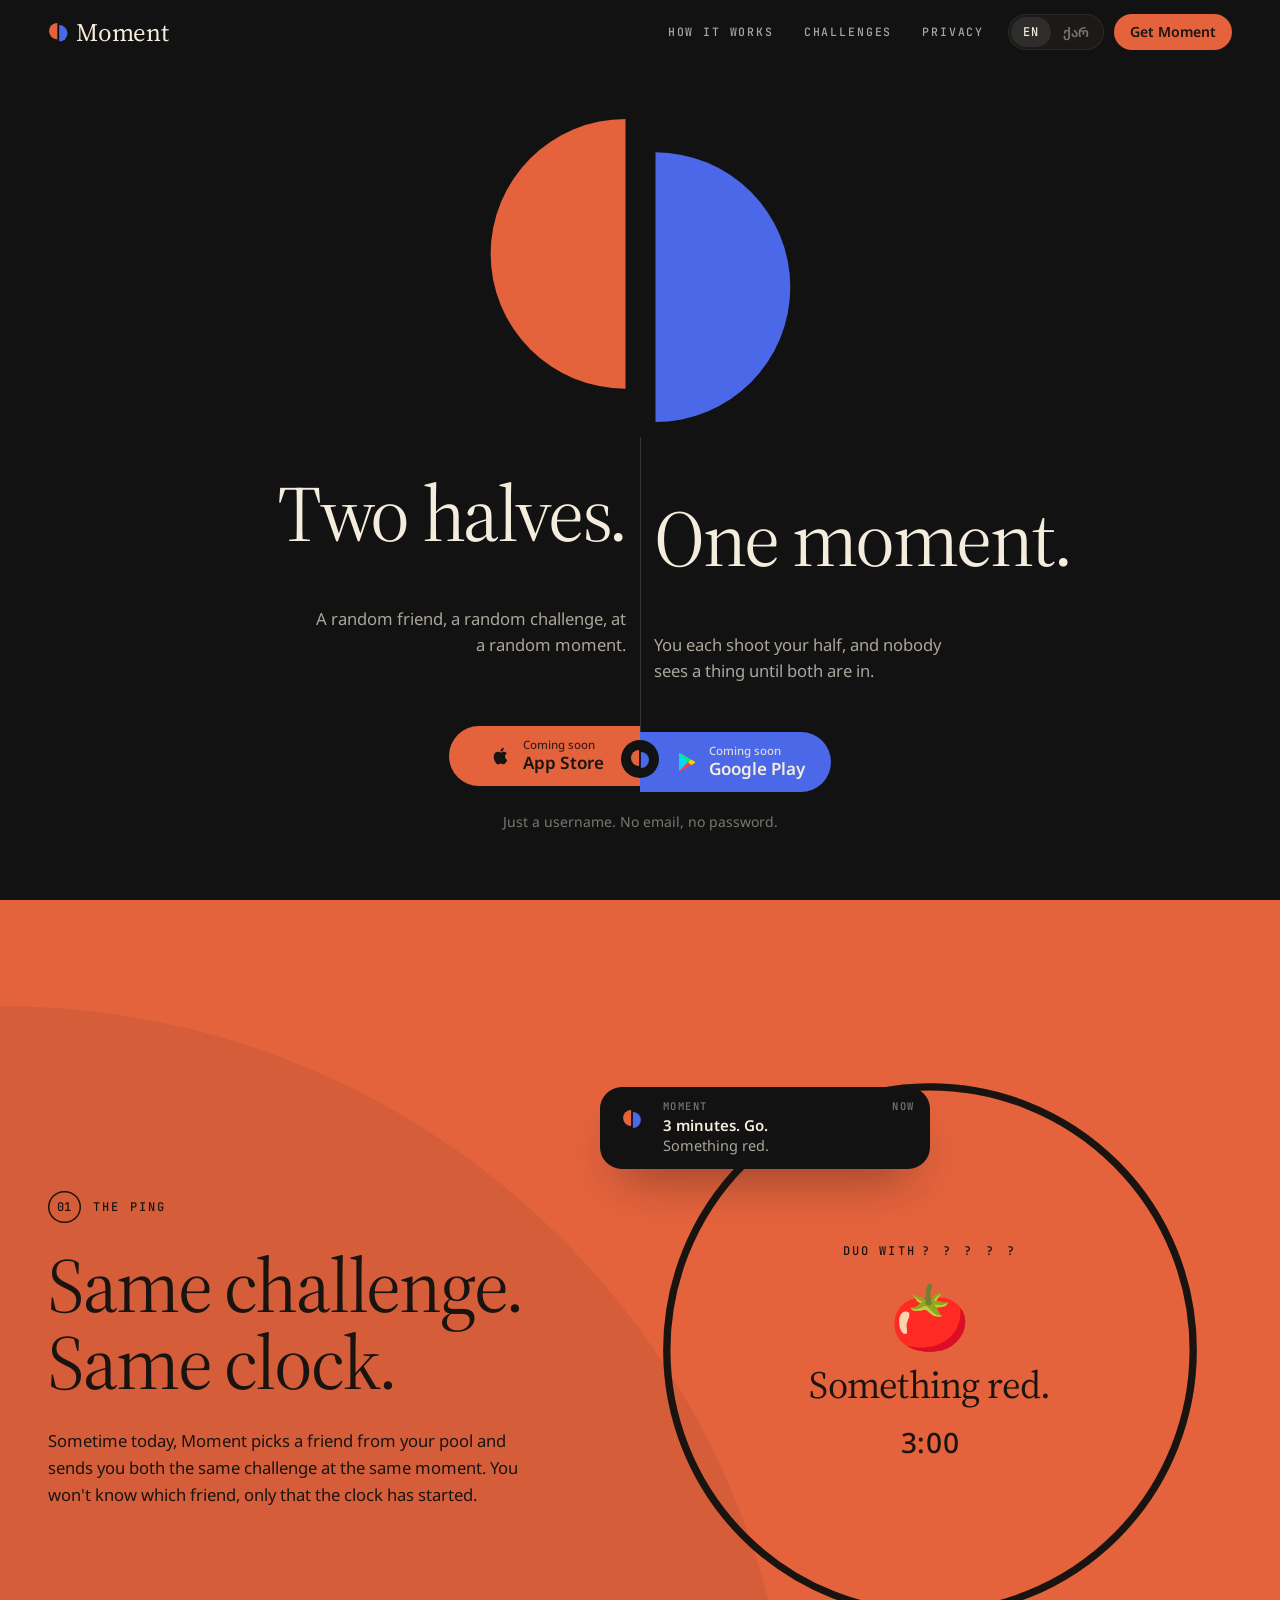
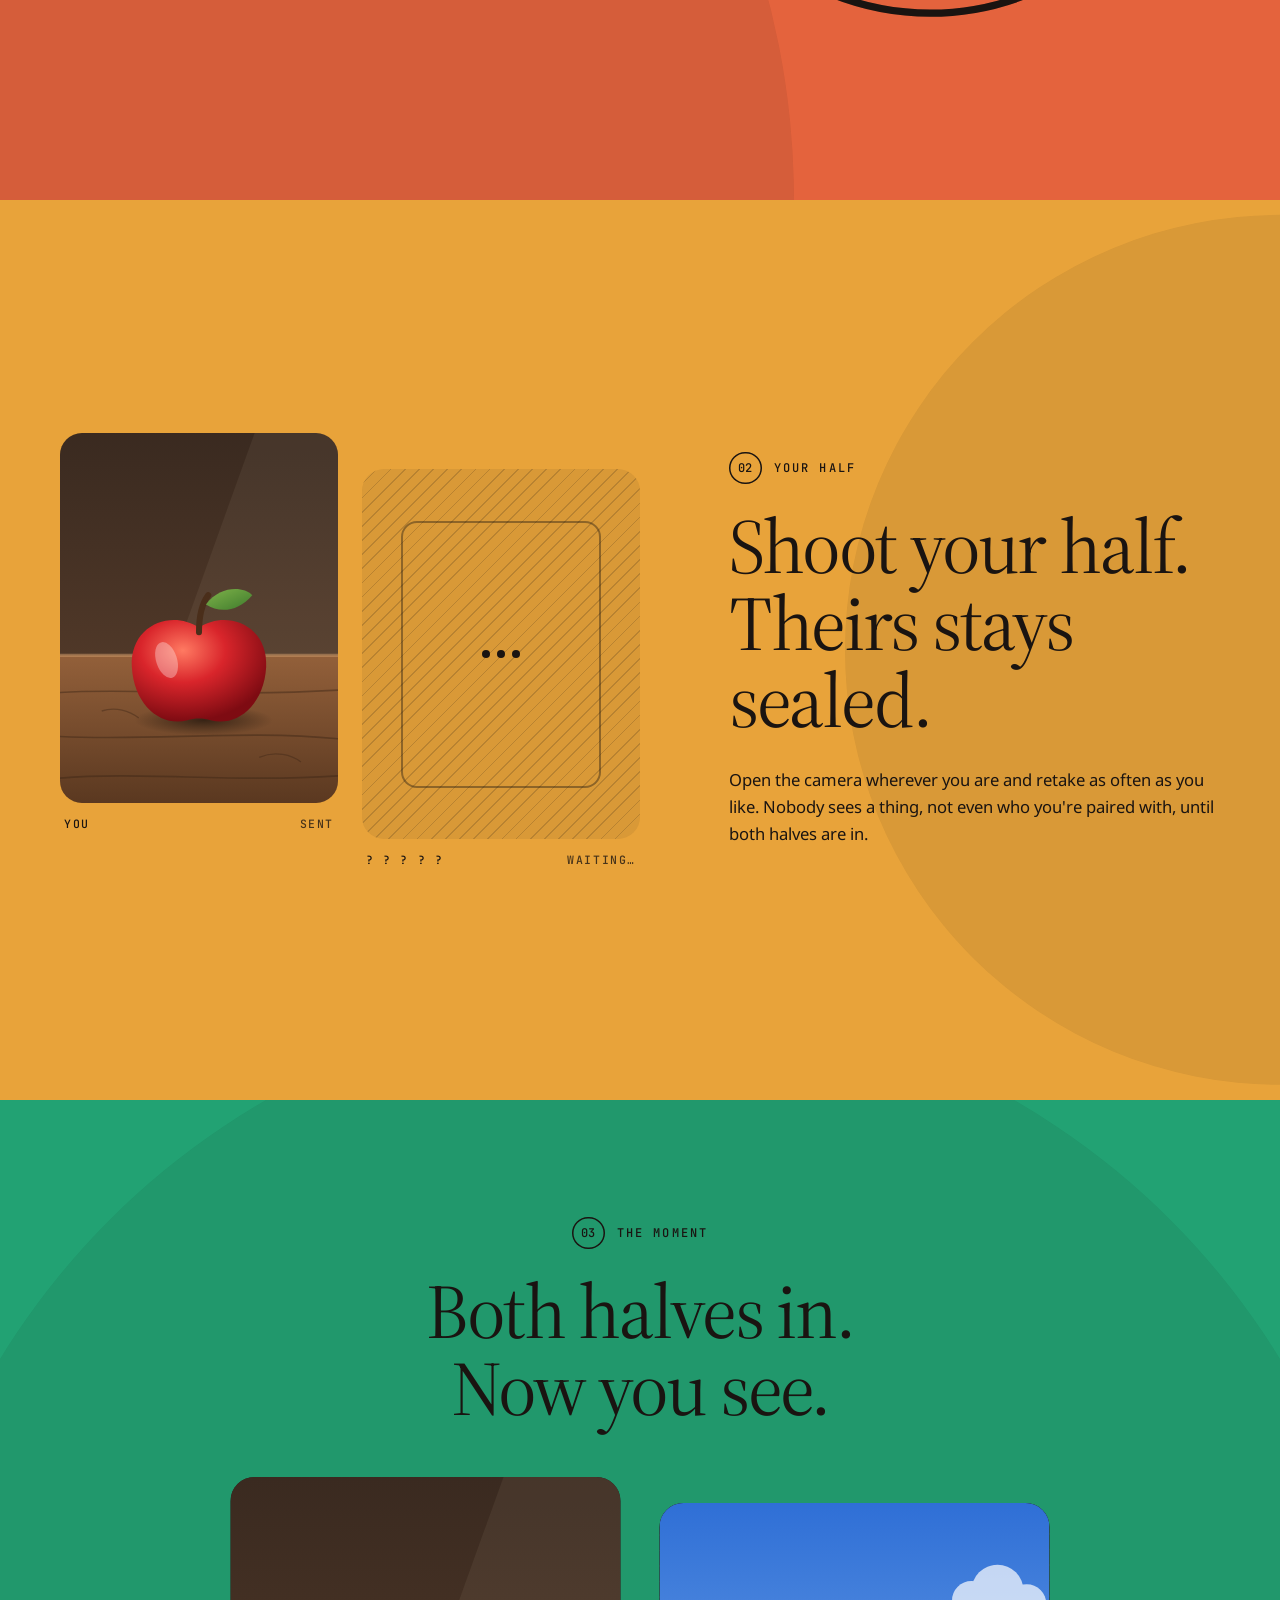
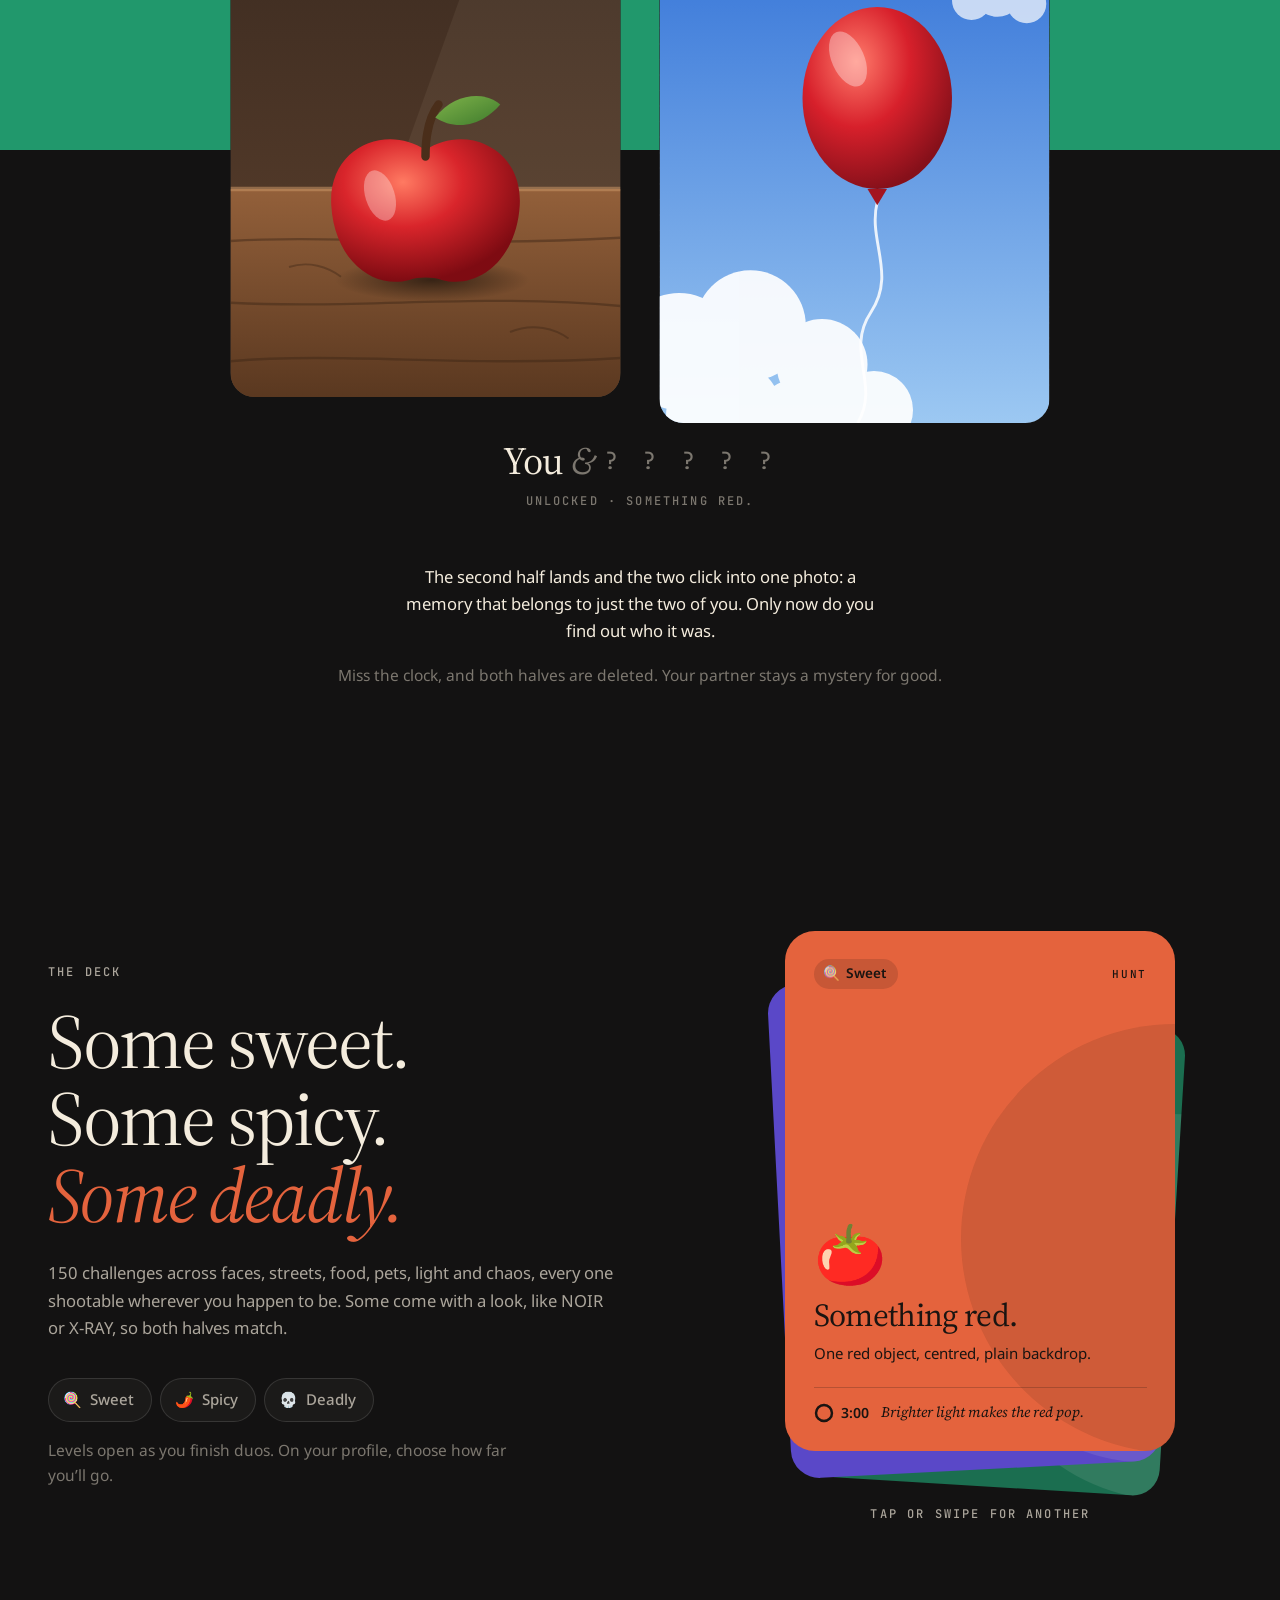
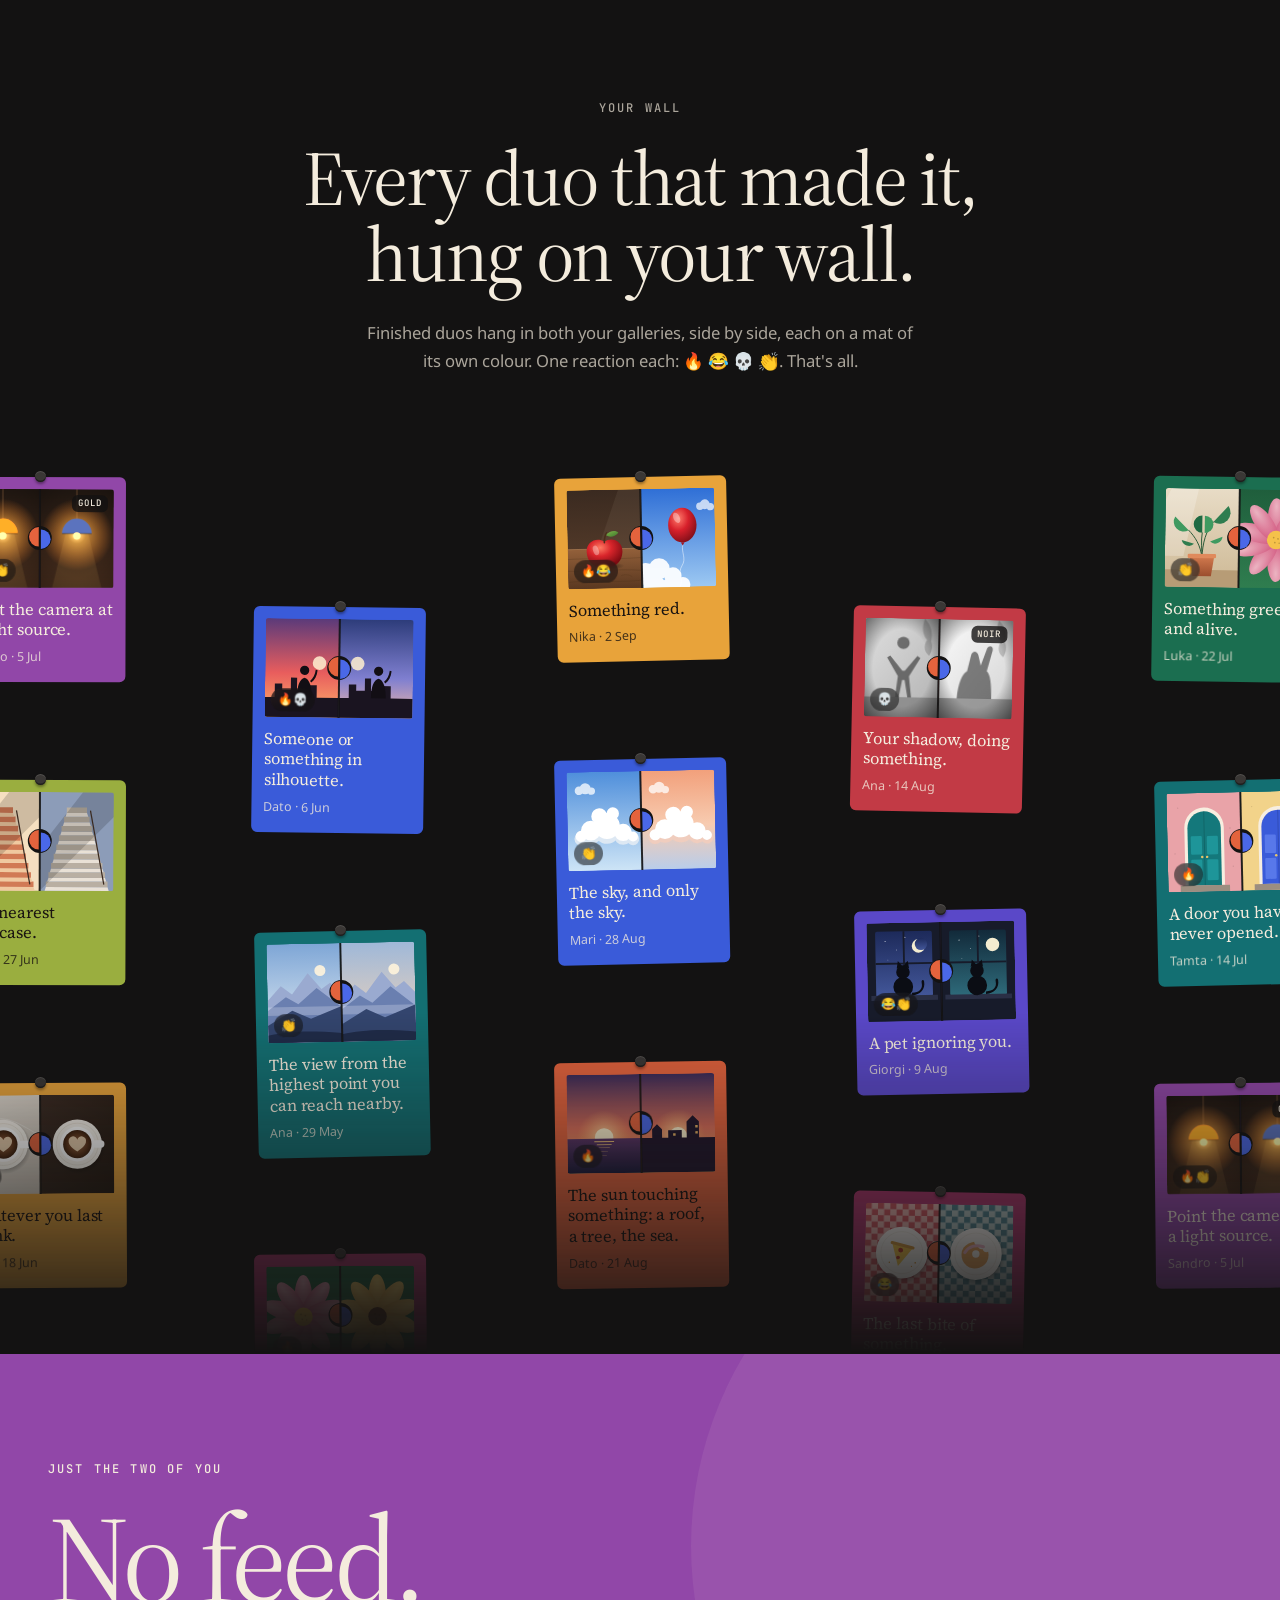
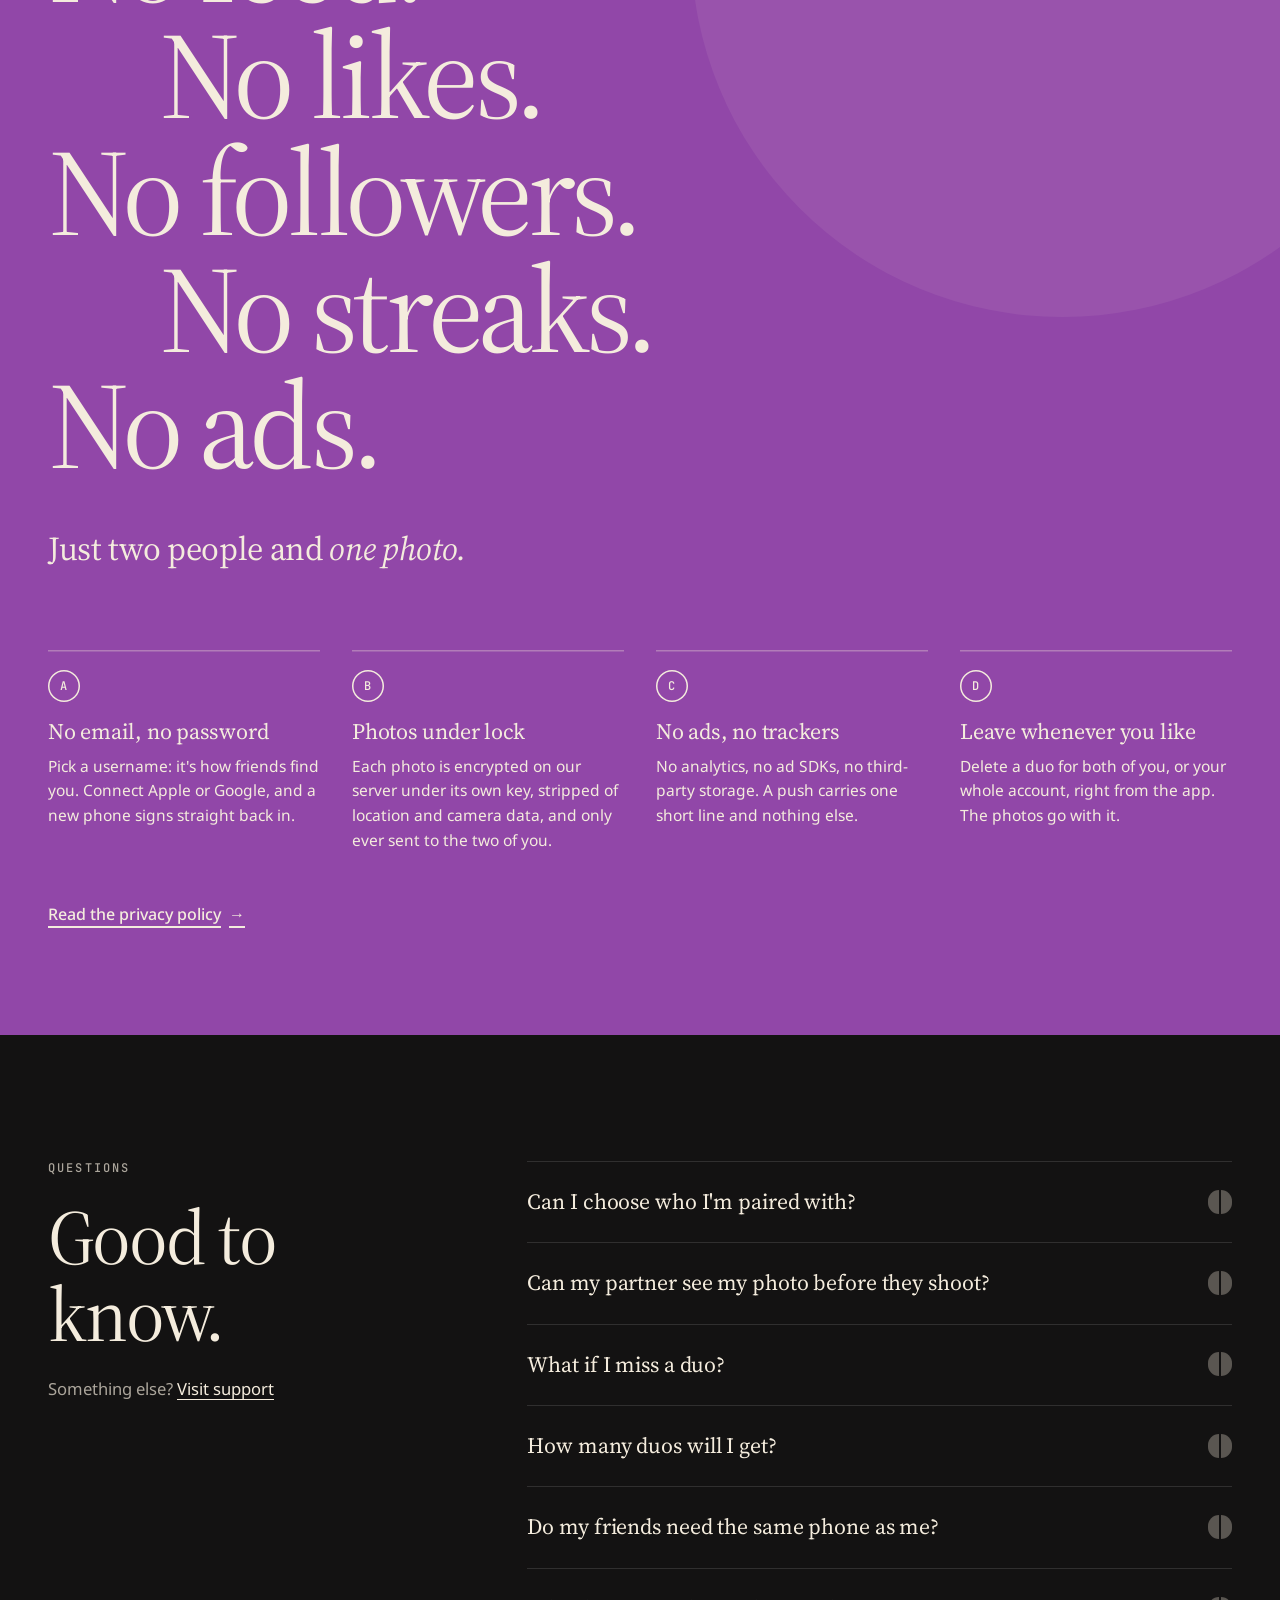
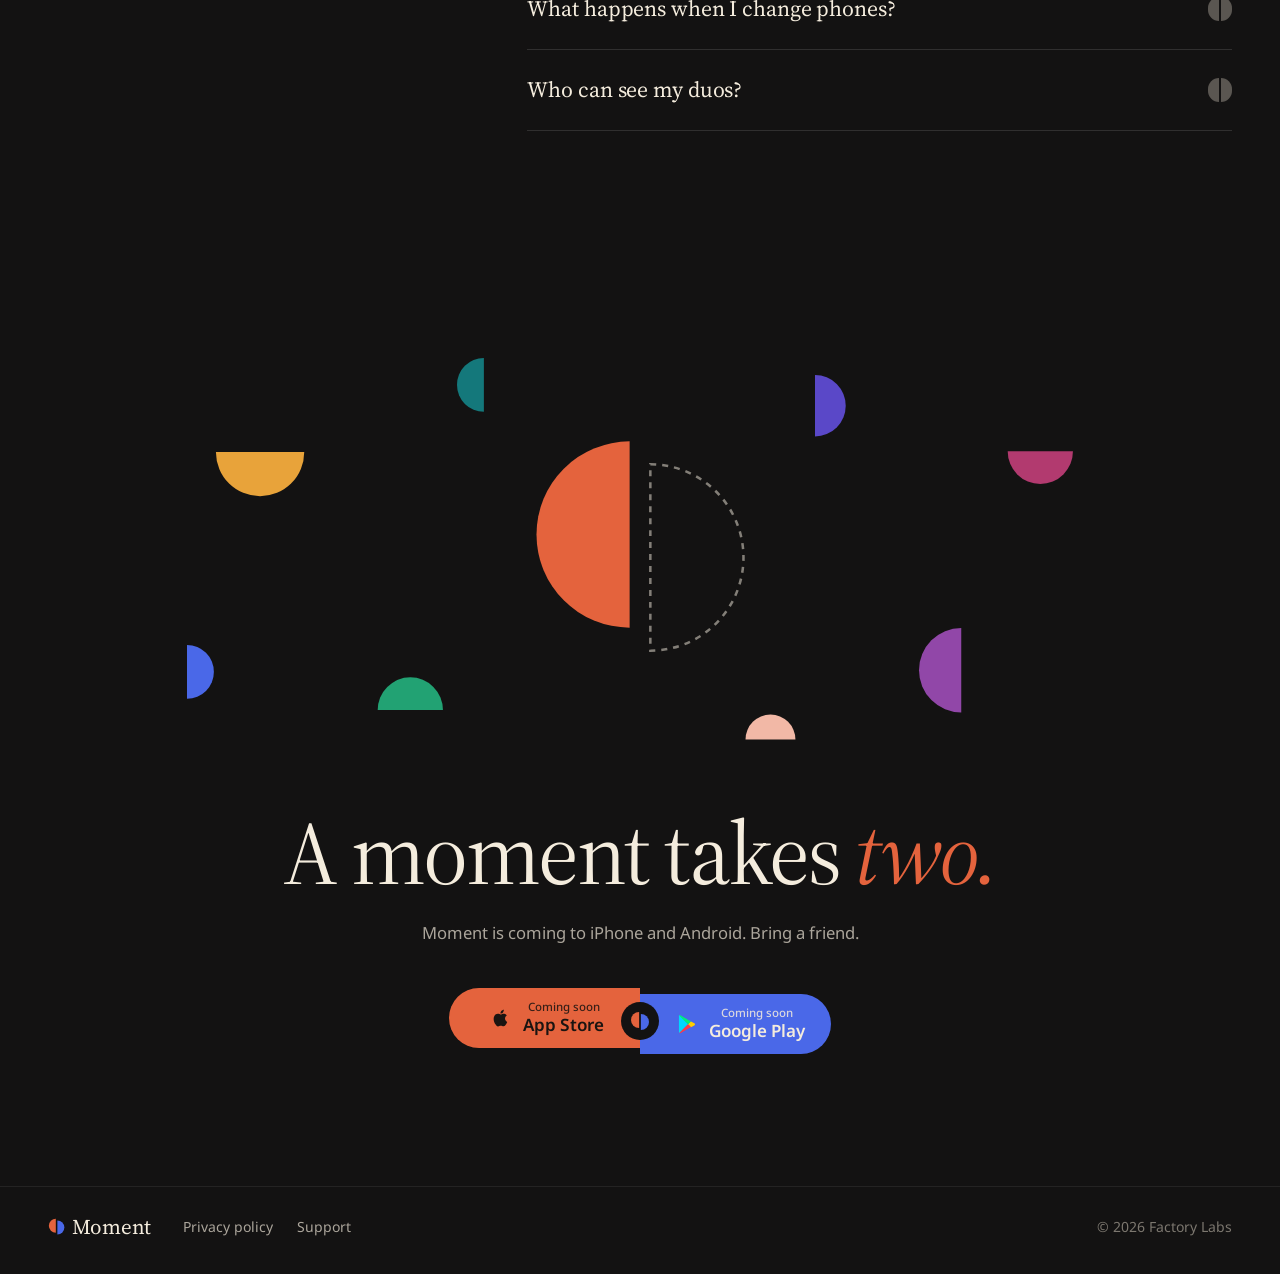
==== commit 17ef767e: "Drop the dashes from the copy Rewrite every sentence that leaned on an em dash, in both languages, w" ====
--- a/index.html
+++ b/index.html
@@ -3,14 +3,14 @@
 <head>
 <meta charset="utf-8">
 <meta name="viewport" content="width=device-width, initial-scale=1, viewport-fit=cover">
-<title>Moment — Two halves. One moment.</title>
+<title>Moment · Two halves. One moment.</title>
 <meta name="description" content="Moment pairs you with a friend at a random moment and gives you both the same challenge and the same short clock. You each shoot your half, and nobody sees a thing until both are in. For iPhone and Android.">
 <meta name="theme-color" content="#131212">
 <meta name="color-scheme" content="dark">
 <link rel="canonical" href="https://factorylabs.app/moment/">
 <meta property="og:type" content="website">
 <meta property="og:site_name" content="Moment">
-<meta property="og:title" content="Moment — Two halves. One moment.">
+<meta property="og:title" content="Moment · Two halves. One moment.">
 <meta property="og:description" content="A random friend, a random challenge, at a random moment. You each shoot your half, and nobody sees a thing until both are in.">
 <meta property="og:url" content="https://factorylabs.app/moment/">
 <meta property="og:image" content="https://factorylabs.app/moment/assets/og.jpg">
@@ -109,7 +109,7 @@
       </h1>
       <div class="seamed seamed--lede">
         <p class="seamed__l" data-i18n="lede_l">A random friend, a random challenge, at a random moment.</p>
-        <p class="seamed__r" data-i18n="lede_r">You each shoot your half — and nobody sees a thing until both are in.</p>
+        <p class="seamed__r" data-i18n="lede_r">You each shoot your half, and nobody sees a thing until both are in.</p>
       </div>
       <div class="pair" data-stores></div>
       <p class="hero__note" data-i18n="hero_note">Just a username. No email, no password.</p>
@@ -122,7 +122,7 @@
       <div class="poster__copy reveal">
         <p class="label"><span class="label__n">01</span><span data-i18n="ping_label">The ping</span></p>
         <h2 class="display" id="pingTitle" data-i18n-p="ping_title">Same challenge.<br>Same clock.</h2>
-        <p class="poster__text" data-i18n="ping_text">Sometime today, Moment picks a friend from your pool and sends you both the same challenge at the same moment. You won't know which friend — only that the clock has started.</p>
+        <p class="poster__text" data-i18n="ping_text">Sometime today, Moment picks a friend from your pool and sends you both the same challenge at the same moment. You won't know which friend, only that the clock has started.</p>
       </div>
       <figure class="ping reveal" id="ping" role="button" tabindex="0" aria-label="Deal another challenge" data-i18n-aria="ping_a11y">
         <div class="ring">
@@ -155,7 +155,7 @@
       <div class="poster__copy reveal">
         <p class="label"><span class="label__n">02</span><span data-i18n="sealed_label">Your half</span></p>
         <h2 class="display" id="sealedTitle" data-i18n-p="sealed_title">Shoot your half.<br>Theirs stays sealed.</h2>
-        <p class="poster__text" data-i18n="sealed_text">Open the camera wherever you are and retake as often as you like. Nobody sees a thing — not even who you're paired with — until both halves are in.</p>
+        <p class="poster__text" data-i18n="sealed_text">Open the camera wherever you are and retake as often as you like. Nobody sees a thing, not even who you're paired with, until both halves are in.</p>
       </div>
       <figure class="sealed reveal" id="sealed" role="button" tabindex="0" aria-label="Shoot again" data-i18n-aria="sealed_a11y">
         <div class="sheet sheet--you">
@@ -204,7 +204,7 @@
         </figcaption>
       </figure>
       <div class="spread__copy spread__copy--after reveal">
-        <p class="poster__text" data-i18n="open_text">The second half lands and the two click into one photo — a memory that belongs to just the two of you. Only now do you find out who it was.</p>
+        <p class="poster__text" data-i18n="open_text">The second half lands and the two click into one photo: a memory that belongs to just the two of you. Only now do you find out who it was.</p>
         <p class="spread__miss" data-i18n="open_miss">Miss the clock, and both halves are deleted. Your partner stays a mystery for good.</p>
       </div>
     </div>
@@ -216,7 +216,7 @@
       <div class="deck__copy reveal">
         <p class="label" data-i18n="deck_label">The deck</p>
         <h2 class="display" id="deckTitle" data-i18n-p="deck_title">Some sweet.<br>Some spicy.<br><em>Some deadly.</em></h2>
-        <p class="text" data-i18n="deck_text">150 challenges across faces, streets, food, pets, light and chaos — every one shootable wherever you happen to be. Some come with a look, like NOIR or X‑RAY, so both halves match.</p>
+        <p class="text" data-i18n="deck_text">150 challenges across faces, streets, food, pets, light and chaos, every one shootable wherever you happen to be. Some come with a look, like NOIR or X‑RAY, so both halves match.</p>
         <div class="levels" id="levels" role="radiogroup" aria-label="Level" data-i18n-aria="levels_a11y">
           <button type="button" role="radio" data-level="EASY"><span aria-hidden="true">🍭</span><span data-i18n="lv_sweet">Sweet</span></button>
           <button type="button" role="radio" data-level="MEDIUM"><span aria-hidden="true">🌶️</span><span data-i18n="lv_spicy">Spicy</span></button>
@@ -236,7 +236,7 @@
     <div class="wall__head reveal">
       <p class="label" data-i18n="wall_label">Your wall</p>
       <h2 class="display" id="wallTitle" data-i18n-p="wall_title">Every duo that made it,<br>hung on your wall.</h2>
-      <p class="text" data-i18n="wall_text">Finished duos hang in both your galleries, side by side, each on a mat of its own colour. One reaction each — 🔥 😂 💀 👏 — and that's all.</p>
+      <p class="text" data-i18n="wall_text">Finished duos hang in both your galleries, side by side, each on a mat of its own colour. One reaction each: 🔥 😂 💀 👏. That's all.</p>
     </div>
     <div class="wall__prints" id="prints"></div>
   </section>
@@ -255,10 +255,10 @@
       </ul>
       <p class="nos__end reveal" data-i18n-p="no_end">Just two people and <em>one photo.</em></p>
       <ul class="facts reveal">
-        <li><span class="label__n">A</span><h3 data-i18n="pv1_t">No email, no password</h3><p data-i18n="pv1_x">Pick a username — it's how friends find you. Connect Apple or Google, and a new phone signs straight back in.</p></li>
+        <li><span class="label__n">A</span><h3 data-i18n="pv1_t">No email, no password</h3><p data-i18n="pv1_x">Pick a username: it's how friends find you. Connect Apple or Google, and a new phone signs straight back in.</p></li>
         <li><span class="label__n">B</span><h3 data-i18n="pv2_t">Photos under lock</h3><p data-i18n="pv2_x">Each photo is encrypted on our server under its own key, stripped of location and camera data, and only ever sent to the two of you.</p></li>
         <li><span class="label__n">C</span><h3 data-i18n="pv3_t">No ads, no trackers</h3><p data-i18n="pv3_x">No analytics, no ad SDKs, no third-party storage. A push carries one short line and nothing else.</p></li>
-        <li><span class="label__n">D</span><h3 data-i18n="pv4_t">Leave whenever you like</h3><p data-i18n="pv4_x">Delete a duo for both of you, or your whole account, right from the app — the photos go with it.</p></li>
+        <li><span class="label__n">D</span><h3 data-i18n="pv4_t">Leave whenever you like</h3><p data-i18n="pv4_x">Delete a duo for both of you, or your whole account, right from the app. The photos go with it.</p></li>
       </ul>
       <a class="more reveal" href="privacy.html"><span data-i18n="pv_link">Read the privacy policy</span> <span aria-hidden="true">→</span></a>
     </div>
@@ -273,13 +273,13 @@
         <p class="text"><span data-i18n="fq_more">Something else?</span> <a href="support.html" data-i18n="fq_support">Visit support</a></p>
       </div>
       <div class="faq__list reveal">
-        <details><summary><span data-i18n="q1">Can I choose who I'm paired with?</span><i class="tog" aria-hidden="true"></i></summary><p data-i18n="a1">No — that's the fun. Moment picks someone from your pool, preferring whoever you were paired with least recently, so it keeps changing.</p></details>
+        <details><summary><span data-i18n="q1">Can I choose who I'm paired with?</span><i class="tog" aria-hidden="true"></i></summary><p data-i18n="a1">No, that's the fun. Moment picks someone from your pool, preferring whoever you were paired with least recently, so it keeps changing.</p></details>
         <details><summary><span data-i18n="q2">Can my partner see my photo before they shoot?</span><i class="tog" aria-hidden="true"></i></summary><p data-i18n="a2">No. Your half isn't sent to their phone until both halves are in. They can't even see that it's you.</p></details>
         <details><summary><span data-i18n="q3">What if I miss a duo?</span><i class="tog" aria-hidden="true"></i></summary><p data-i18n="a3">Nothing dramatic. The clock runs out, both halves are deleted, your partner stays anonymous, and the next duo comes along later.</p></details>
         <details><summary><span data-i18n="q4">How many duos will I get?</span><i class="tog" aria-hidden="true"></i></summary><p data-i18n="a4">Four a day to start, one every hour or two. Change it to anything from one to ten on your profile, and set quiet hours for when you don't want any.</p></details>
         <details><summary><span data-i18n="q5">Do my friends need the same phone as me?</span><i class="tog" aria-hidden="true"></i></summary><p data-i18n="a5">No. iPhone and Android share one Moment, so you can get duos with anyone.</p></details>
-        <details><summary><span data-i18n="q6">What happens when I change phones?</span><i class="tog" aria-hidden="true"></i></summary><p data-i18n="a6">Connect Google — or Apple, on iPhone — in Settings → Connections. On the new phone, tap “I already have an account” and you're back, with every duo.</p></details>
-        <details><summary><span data-i18n="q7">Who can see my duos?</span><i class="tog" aria-hidden="true"></i></summary><p data-i18n="a7">Only you and the friend you made each one with. There's no feed and no public profile — nothing for anyone to browse.</p></details>
+        <details><summary><span data-i18n="q6">What happens when I change phones?</span><i class="tog" aria-hidden="true"></i></summary><p data-i18n="a6">Connect Google (or Apple, on iPhone) in Settings → Connections. On the new phone, tap “I already have an account” and you're back, with every duo.</p></details>
+        <details><summary><span data-i18n="q7">Who can see my duos?</span><i class="tog" aria-hidden="true"></i></summary><p data-i18n="a7">Only you and the friend you made each one with. There's no feed and no public profile, so there's nothing for anyone to browse.</p></details>
       </div>
     </div>
   </section>
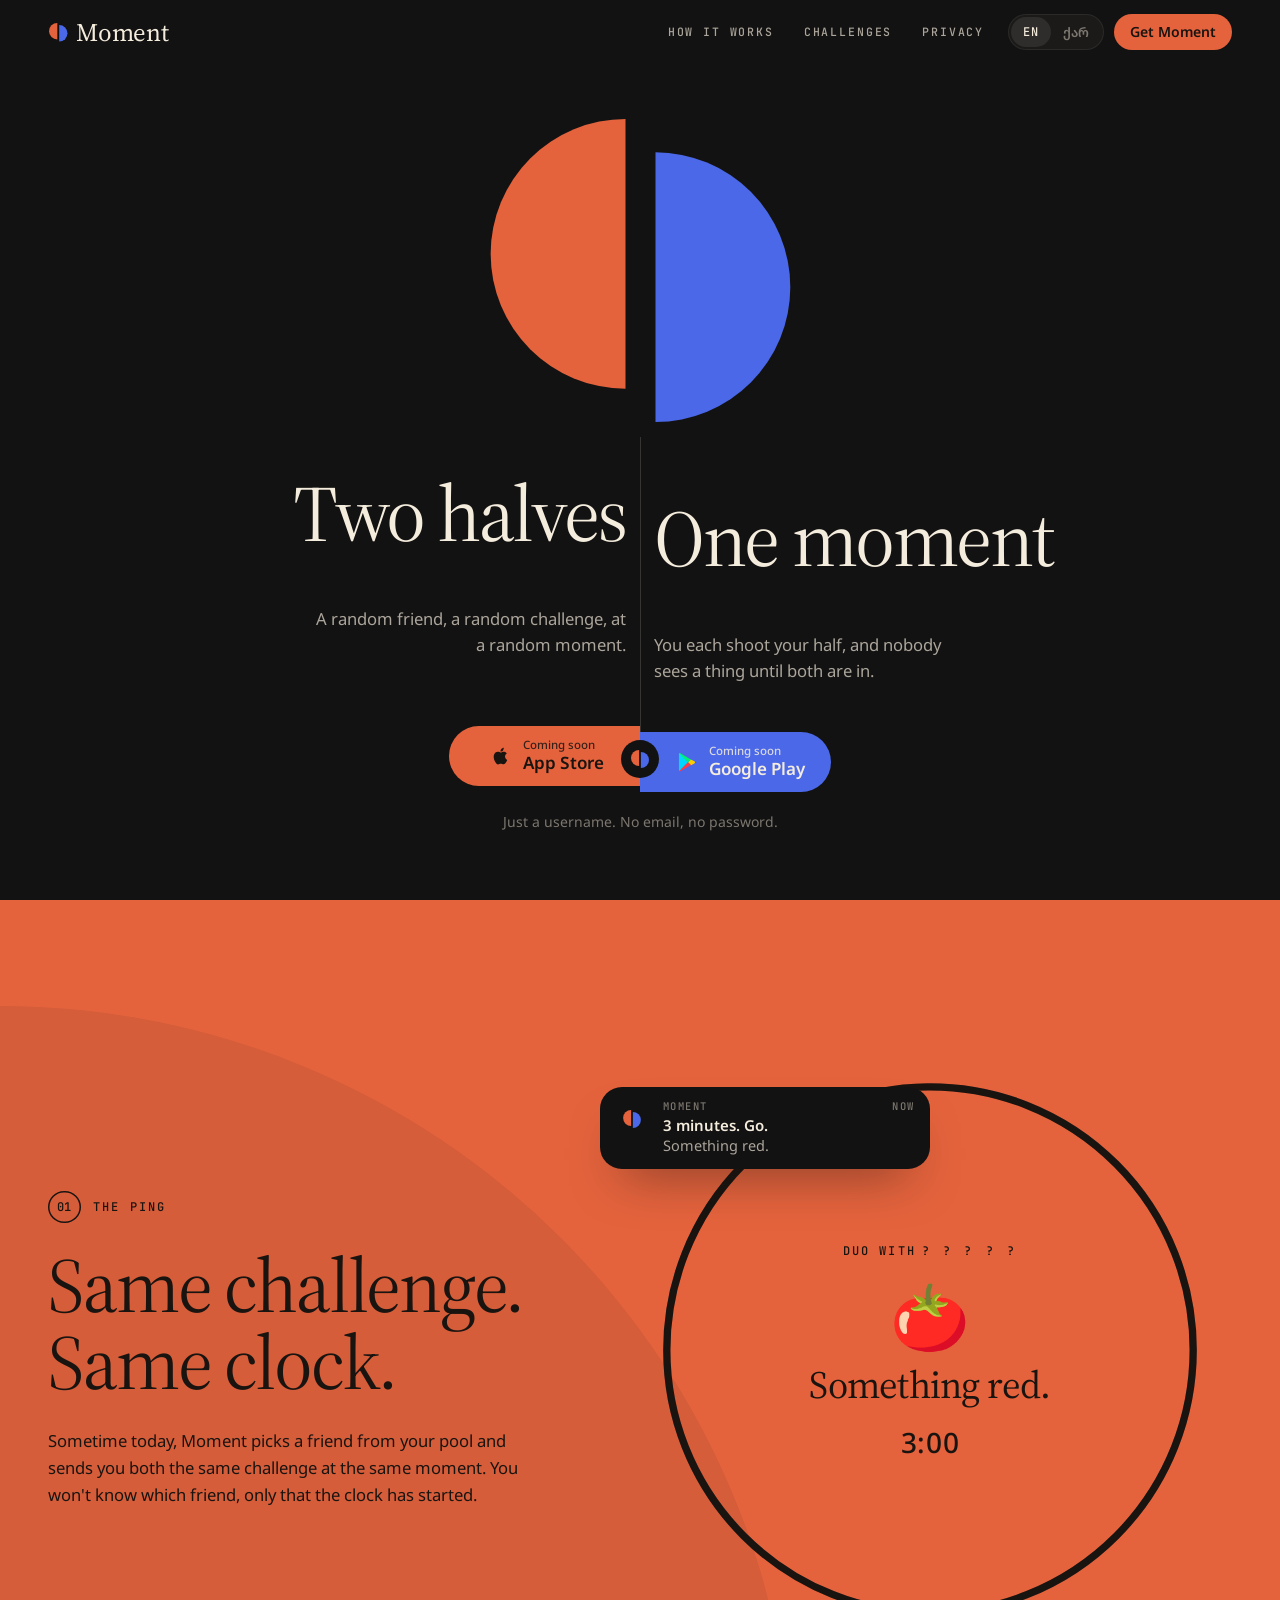
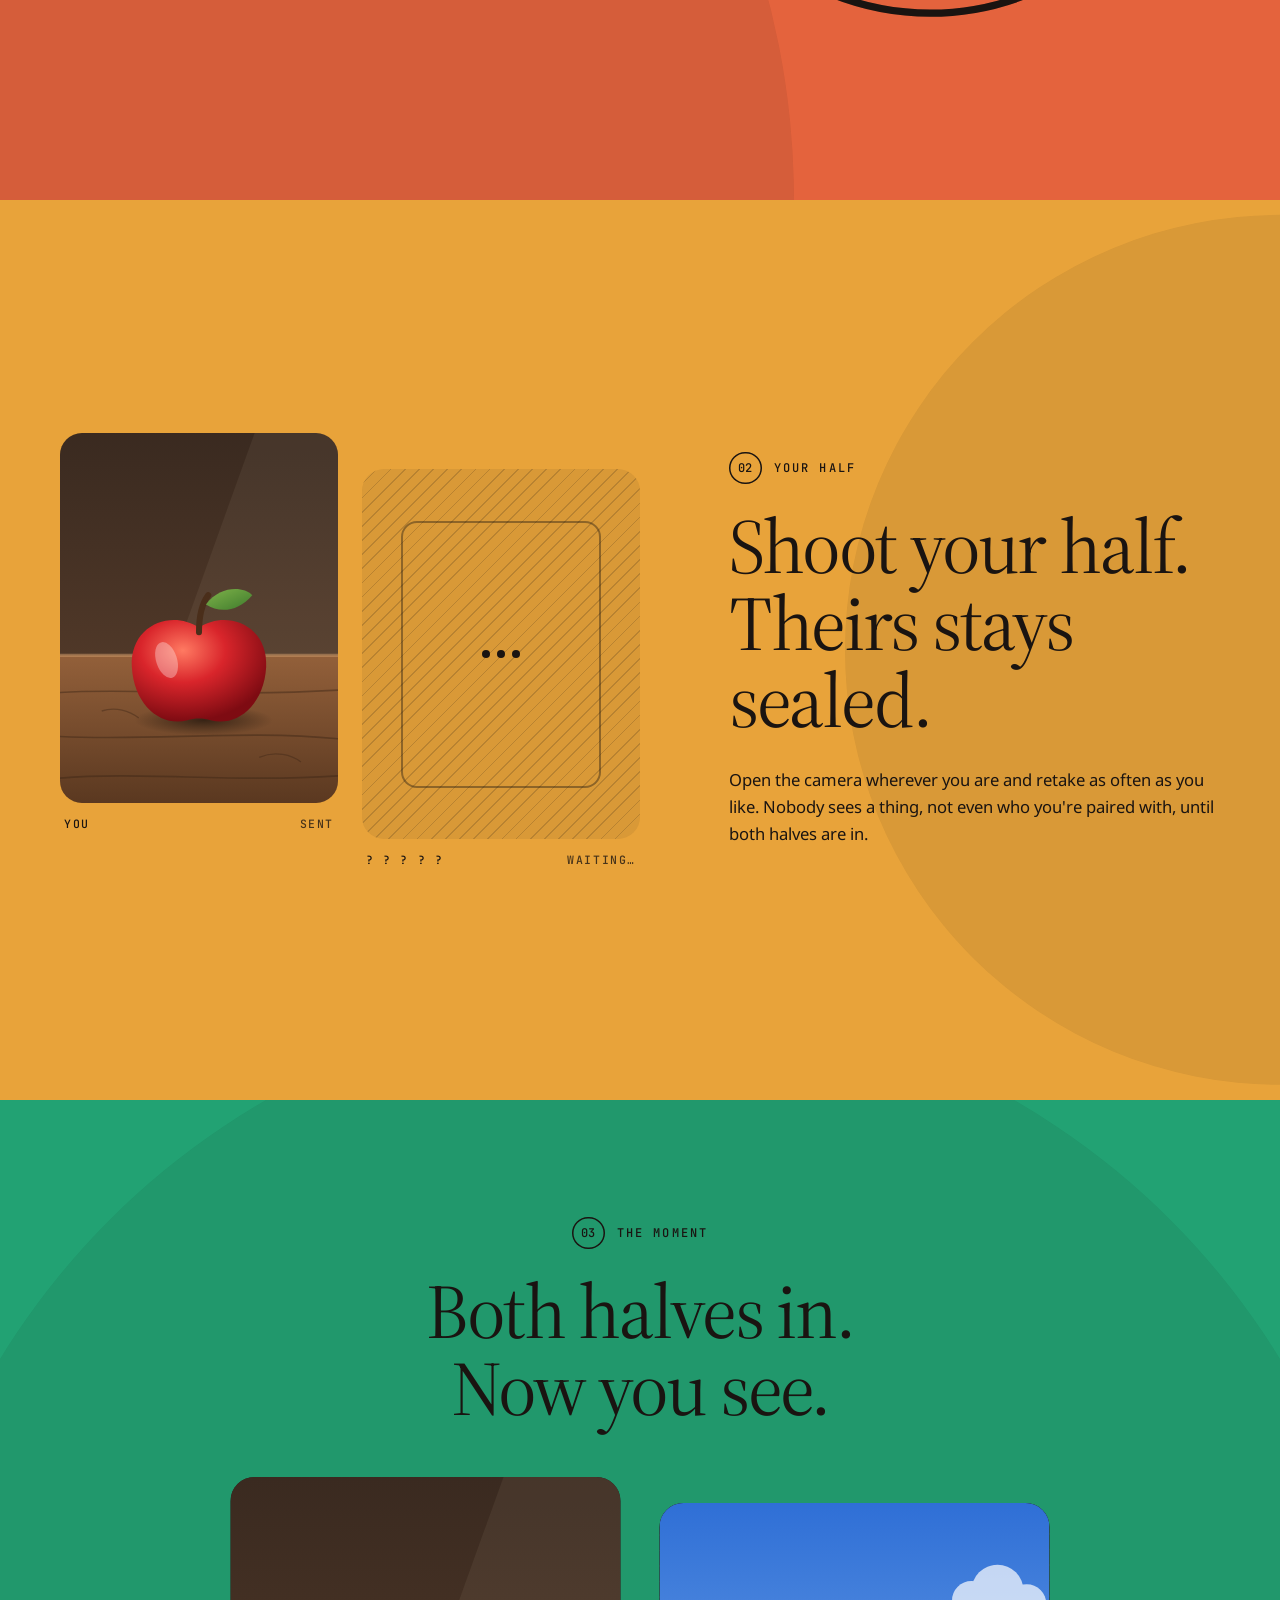
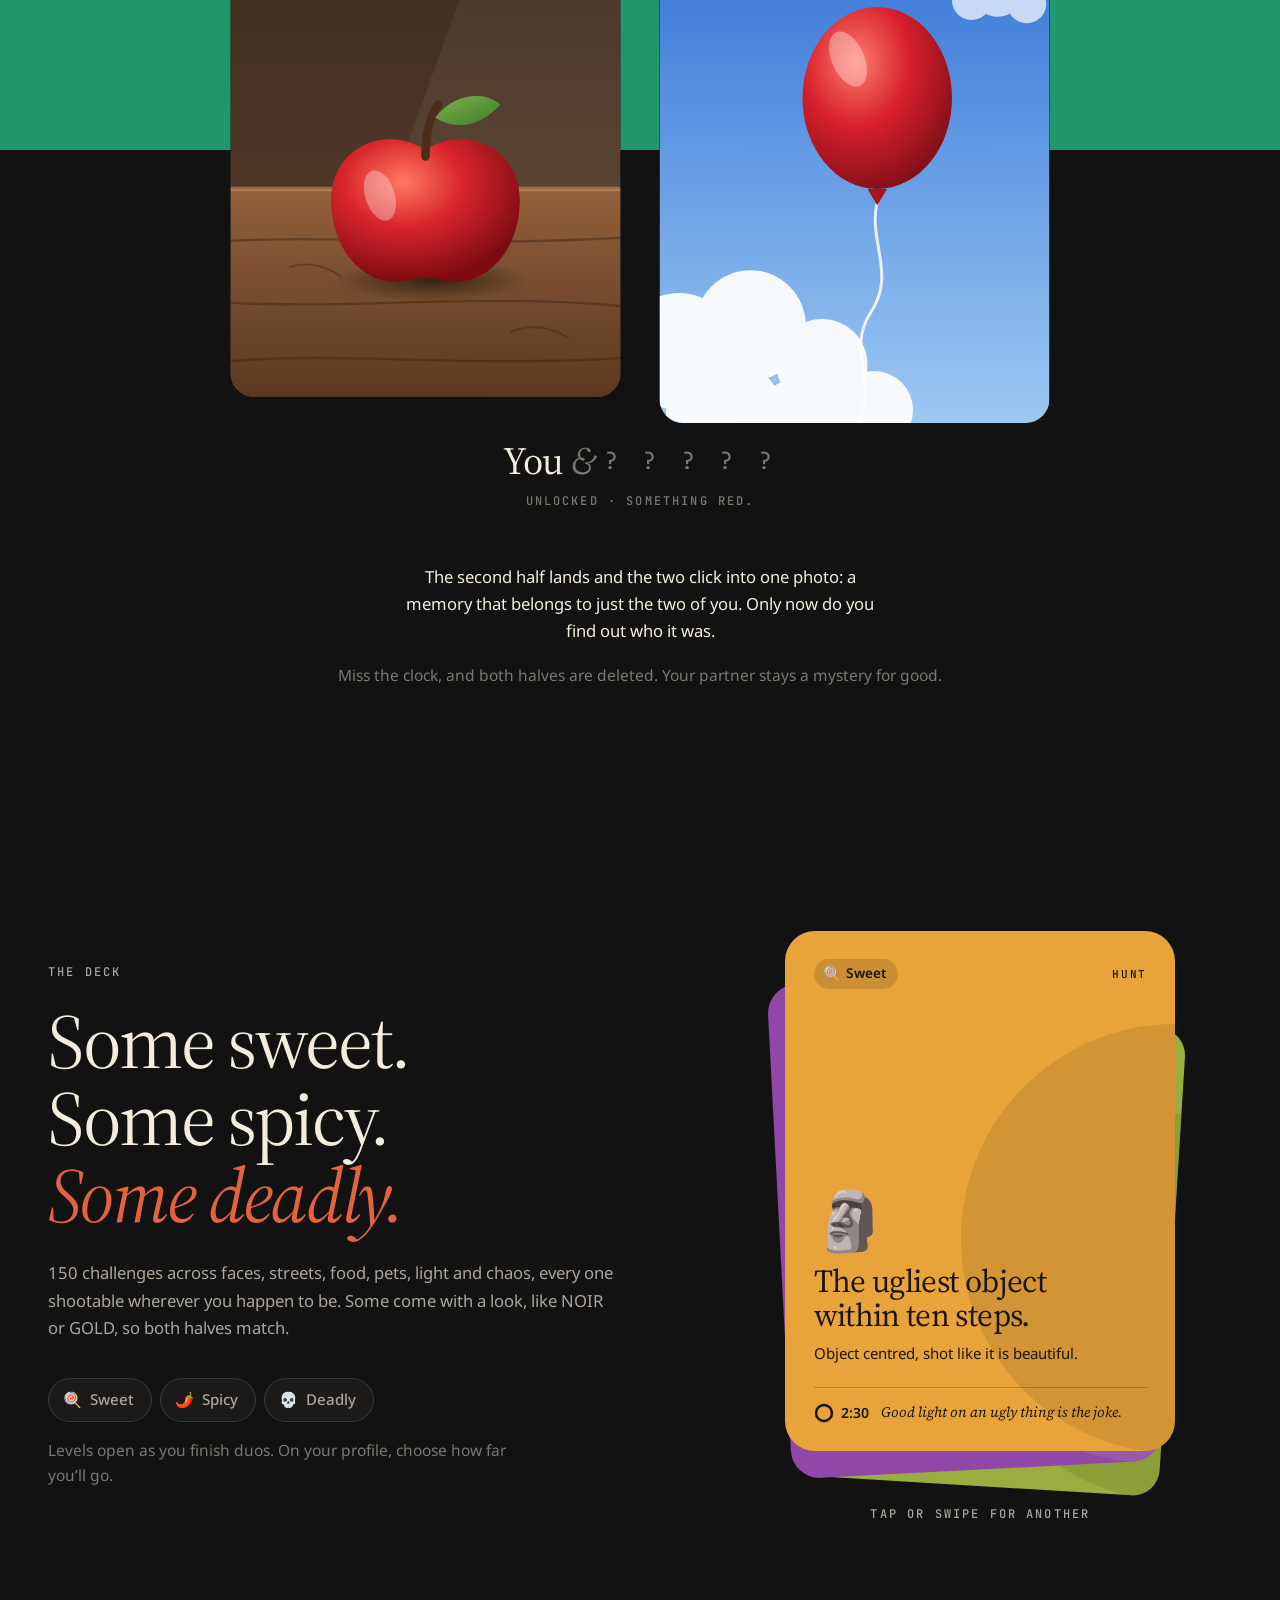
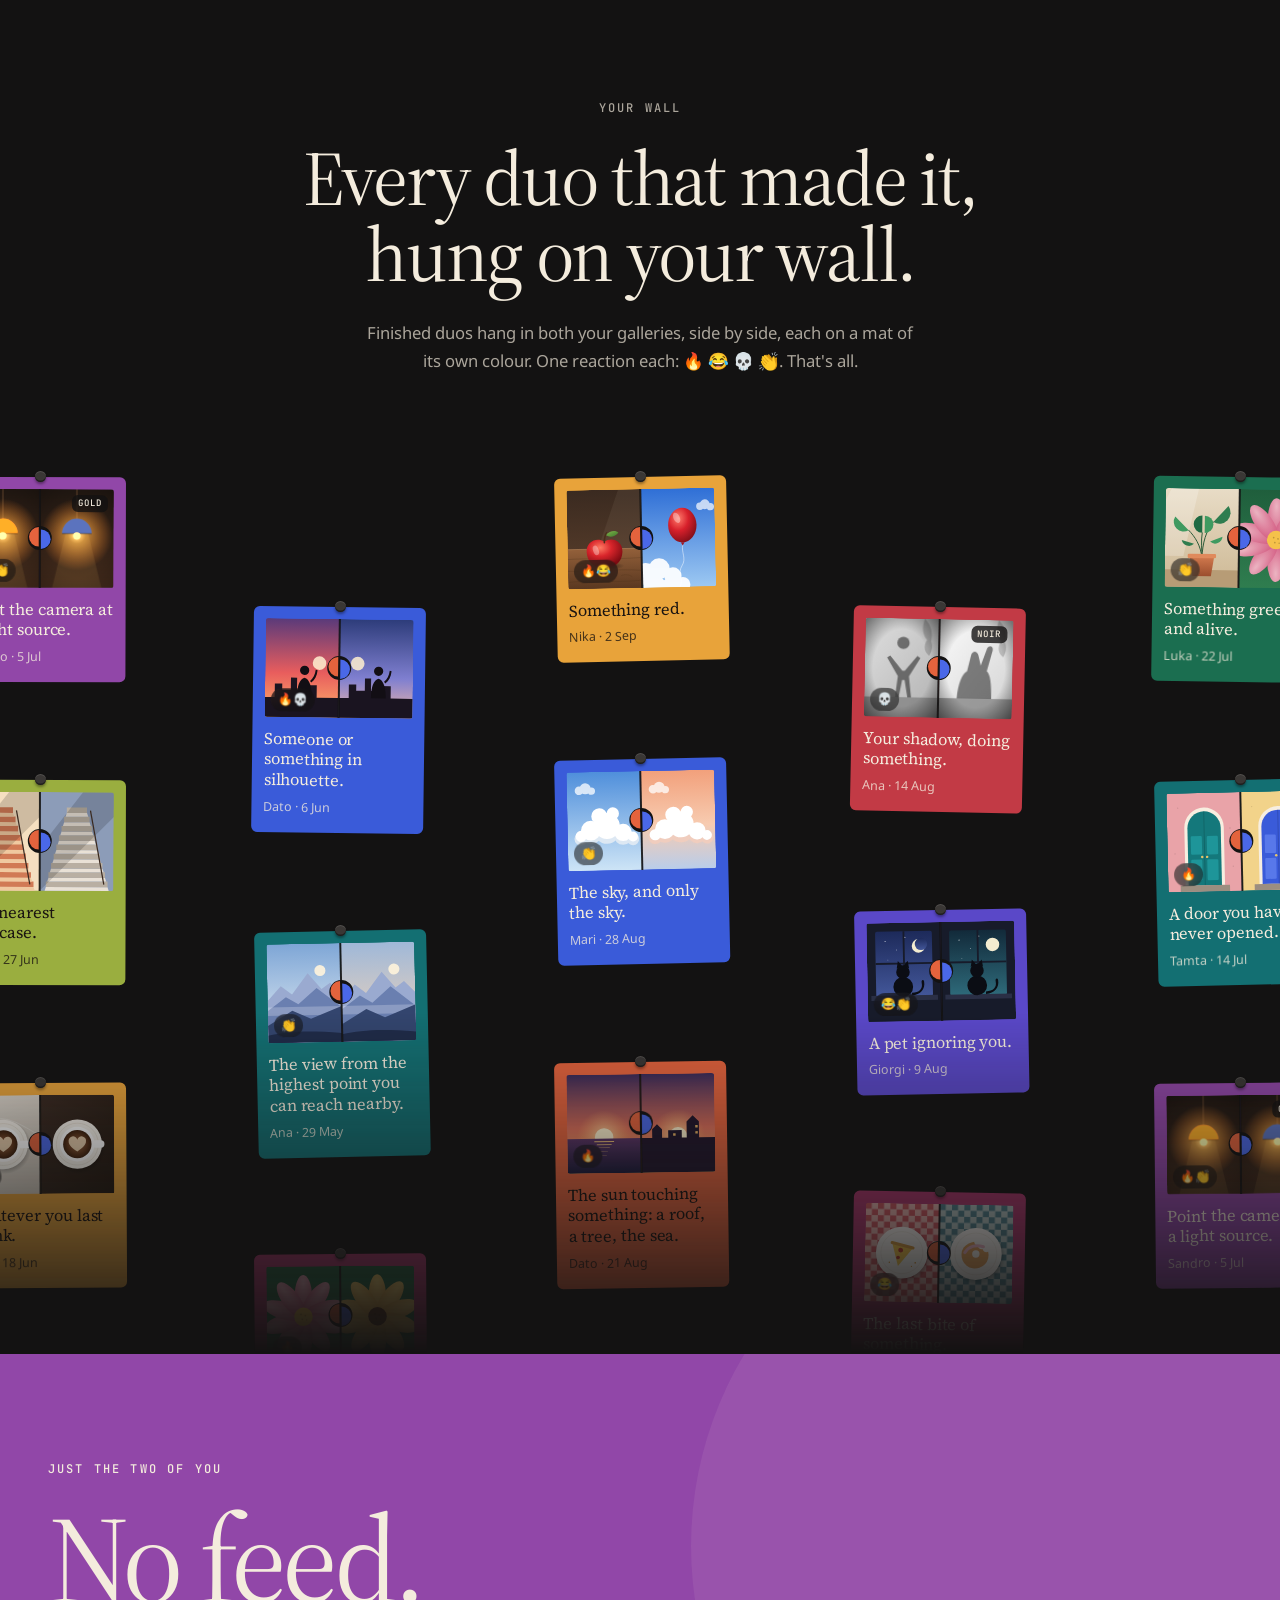
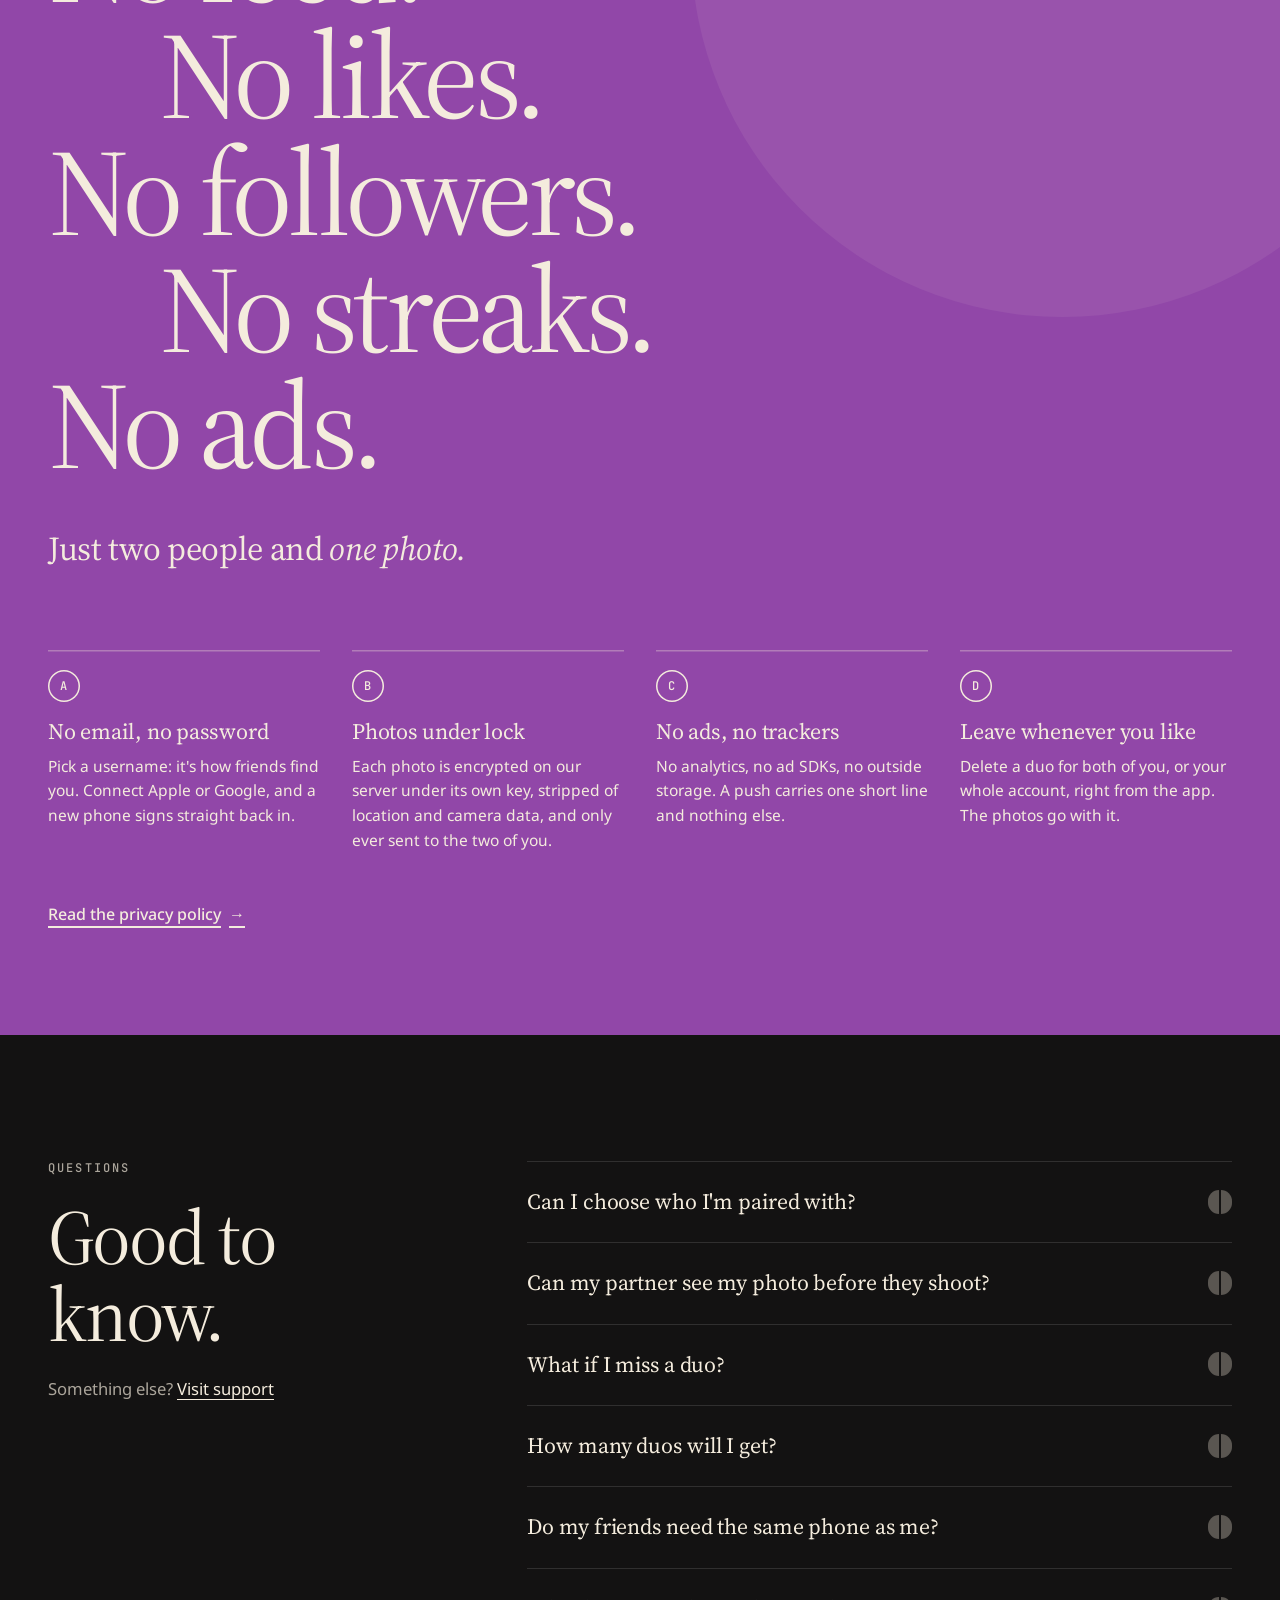
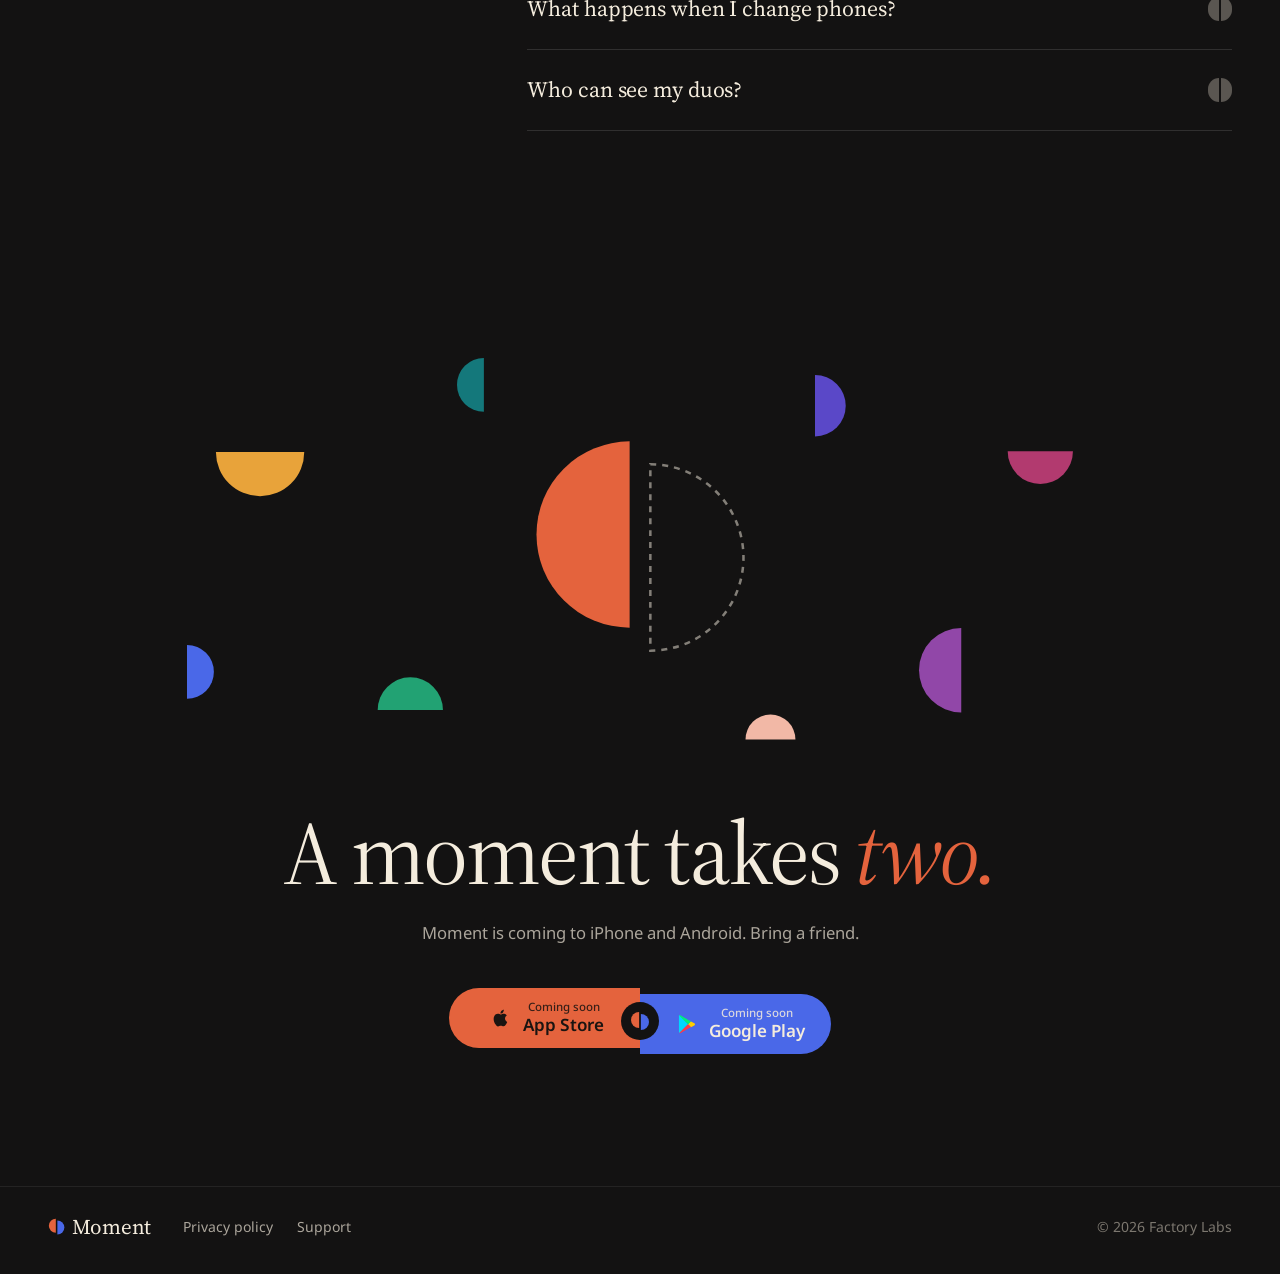
==== commit 46dee044: "Drop the hyphens from the copy, and the full stops from the tagline Rephrase the Georgian so names w" ====
--- a/index.html
+++ b/index.html
@@ -3,20 +3,20 @@
 <head>
 <meta charset="utf-8">
 <meta name="viewport" content="width=device-width, initial-scale=1, viewport-fit=cover">
-<title>Moment · Two halves. One moment.</title>
+<title>Moment · Two halves, one moment</title>
 <meta name="description" content="Moment pairs you with a friend at a random moment and gives you both the same challenge and the same short clock. You each shoot your half, and nobody sees a thing until both are in. For iPhone and Android.">
 <meta name="theme-color" content="#131212">
 <meta name="color-scheme" content="dark">
 <link rel="canonical" href="https://factorylabs.app/moment/">
 <meta property="og:type" content="website">
 <meta property="og:site_name" content="Moment">
-<meta property="og:title" content="Moment · Two halves. One moment.">
+<meta property="og:title" content="Moment · Two halves, one moment">
 <meta property="og:description" content="A random friend, a random challenge, at a random moment. You each shoot your half, and nobody sees a thing until both are in.">
 <meta property="og:url" content="https://factorylabs.app/moment/">
 <meta property="og:image" content="https://factorylabs.app/moment/assets/og.jpg">
 <meta property="og:image:width" content="1200">
 <meta property="og:image:height" content="630">
-<meta property="og:image:alt" content="The Moment mark, one circle cut in two, over the line: Two halves. One moment.">
+<meta property="og:image:alt" content="The Moment mark, one circle cut in two, over the line: Two halves, one moment">
 <meta name="twitter:card" content="summary_large_image">
 <link rel="icon" type="image/svg+xml" href="assets/favicon.svg">
 <link rel="icon" type="image/png" sizes="64x64" href="assets/favicon.png">
@@ -103,9 +103,9 @@
     </div>
 
     <div class="hero__under">
-      <h1 class="seamed seamed--title" aria-label="Two halves. One moment." data-i18n-aria="hero_a11y">
-        <span class="seamed__l" aria-hidden="true" data-i18n="hero_l">Two halves.</span>
-        <span class="seamed__r" aria-hidden="true" data-i18n="hero_r">One moment.</span>
+      <h1 class="seamed seamed--title" aria-label="Two halves, one moment" data-i18n-aria="hero_a11y">
+        <span class="seamed__l" aria-hidden="true" data-i18n="hero_l">Two halves</span>
+        <span class="seamed__r" aria-hidden="true" data-i18n="hero_r">One moment</span>
       </h1>
       <div class="seamed seamed--lede">
         <p class="seamed__l" data-i18n="lede_l">A random friend, a random challenge, at a random moment.</p>
@@ -216,7 +216,7 @@
       <div class="deck__copy reveal">
         <p class="label" data-i18n="deck_label">The deck</p>
         <h2 class="display" id="deckTitle" data-i18n-p="deck_title">Some sweet.<br>Some spicy.<br><em>Some deadly.</em></h2>
-        <p class="text" data-i18n="deck_text">150 challenges across faces, streets, food, pets, light and chaos, every one shootable wherever you happen to be. Some come with a look, like NOIR or X‑RAY, so both halves match.</p>
+        <p class="text" data-i18n="deck_text">150 challenges across faces, streets, food, pets, light and chaos, every one shootable wherever you happen to be. Some come with a look, like NOIR or GOLD, so both halves match.</p>
         <div class="levels" id="levels" role="radiogroup" aria-label="Level" data-i18n-aria="levels_a11y">
           <button type="button" role="radio" data-level="EASY"><span aria-hidden="true">🍭</span><span data-i18n="lv_sweet">Sweet</span></button>
           <button type="button" role="radio" data-level="MEDIUM"><span aria-hidden="true">🌶️</span><span data-i18n="lv_spicy">Spicy</span></button>
@@ -257,7 +257,7 @@
       <ul class="facts reveal">
         <li><span class="label__n">A</span><h3 data-i18n="pv1_t">No email, no password</h3><p data-i18n="pv1_x">Pick a username: it's how friends find you. Connect Apple or Google, and a new phone signs straight back in.</p></li>
         <li><span class="label__n">B</span><h3 data-i18n="pv2_t">Photos under lock</h3><p data-i18n="pv2_x">Each photo is encrypted on our server under its own key, stripped of location and camera data, and only ever sent to the two of you.</p></li>
-        <li><span class="label__n">C</span><h3 data-i18n="pv3_t">No ads, no trackers</h3><p data-i18n="pv3_x">No analytics, no ad SDKs, no third-party storage. A push carries one short line and nothing else.</p></li>
+        <li><span class="label__n">C</span><h3 data-i18n="pv3_t">No ads, no trackers</h3><p data-i18n="pv3_x">No analytics, no ad SDKs, no outside storage. A push carries one short line and nothing else.</p></li>
         <li><span class="label__n">D</span><h3 data-i18n="pv4_t">Leave whenever you like</h3><p data-i18n="pv4_x">Delete a duo for both of you, or your whole account, right from the app. The photos go with it.</p></li>
       </ul>
       <a class="more reveal" href="privacy.html"><span data-i18n="pv_link">Read the privacy policy</span> <span aria-hidden="true">→</span></a>
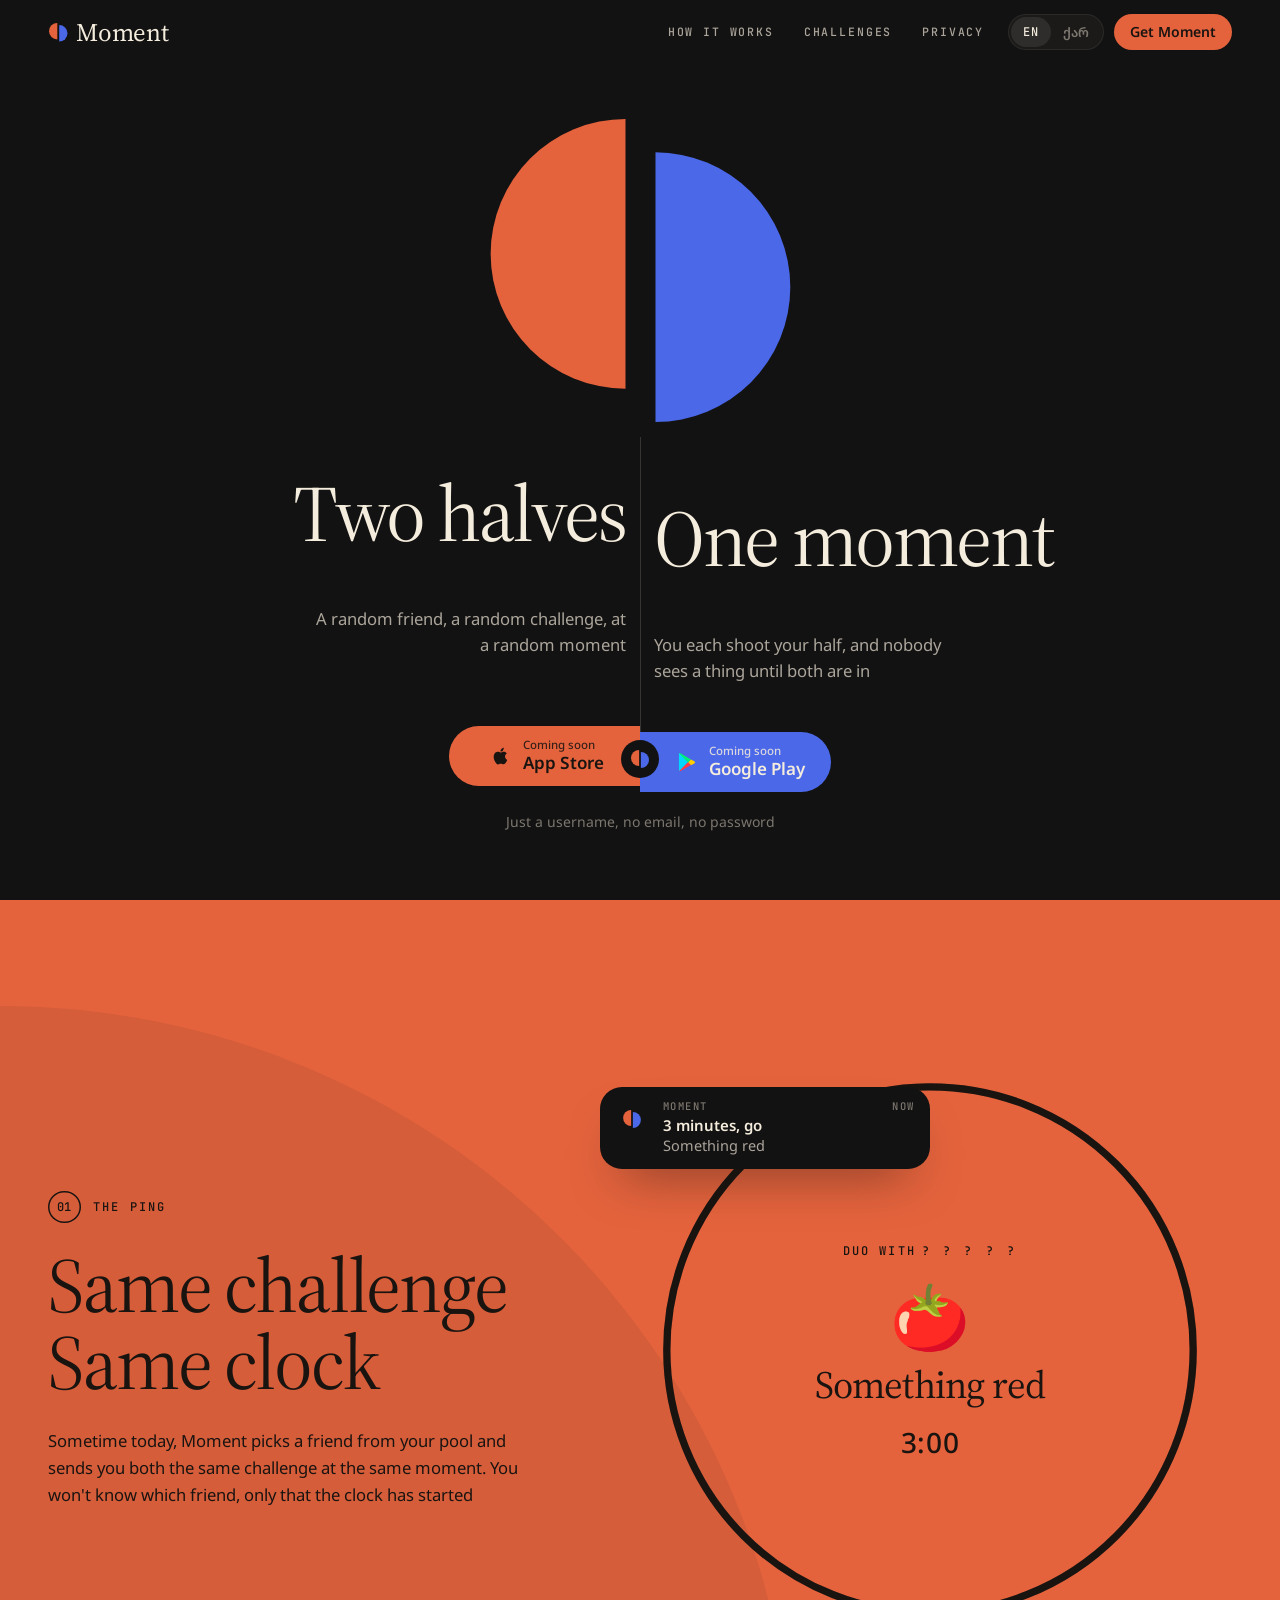
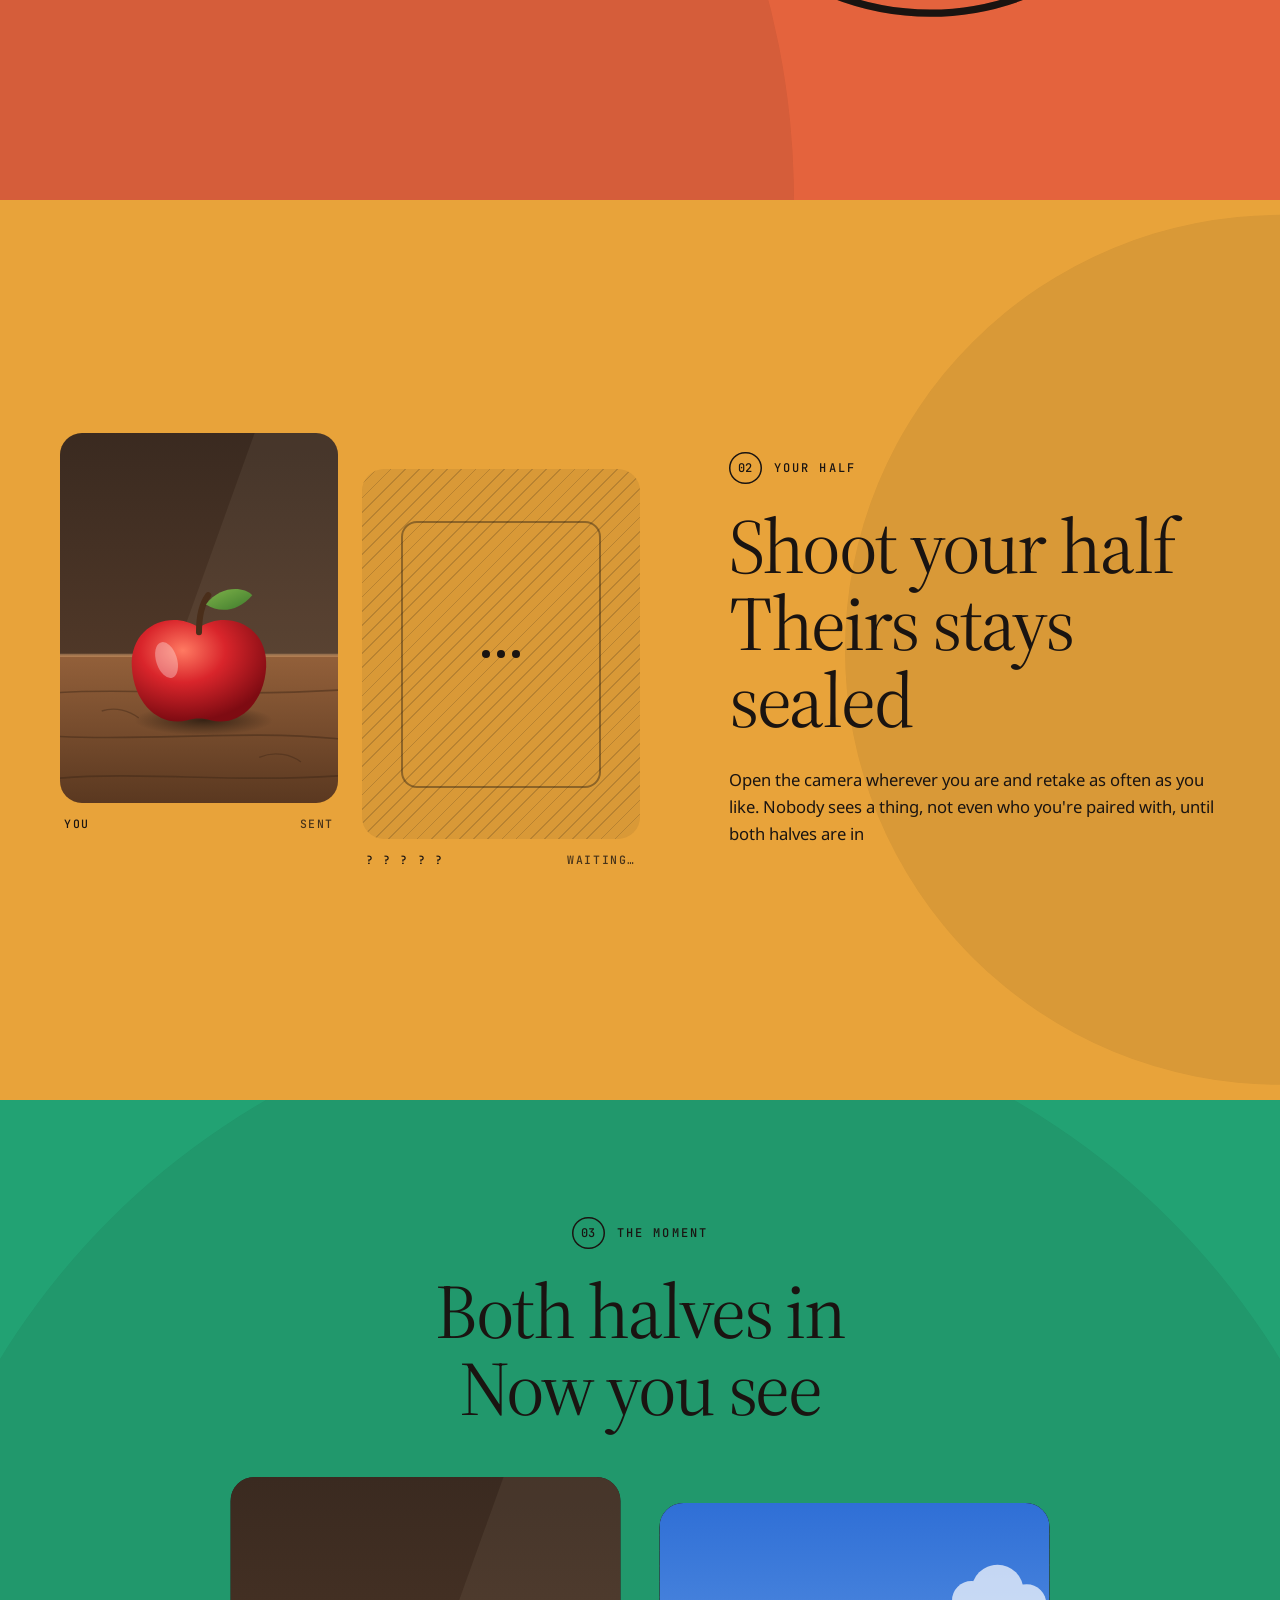
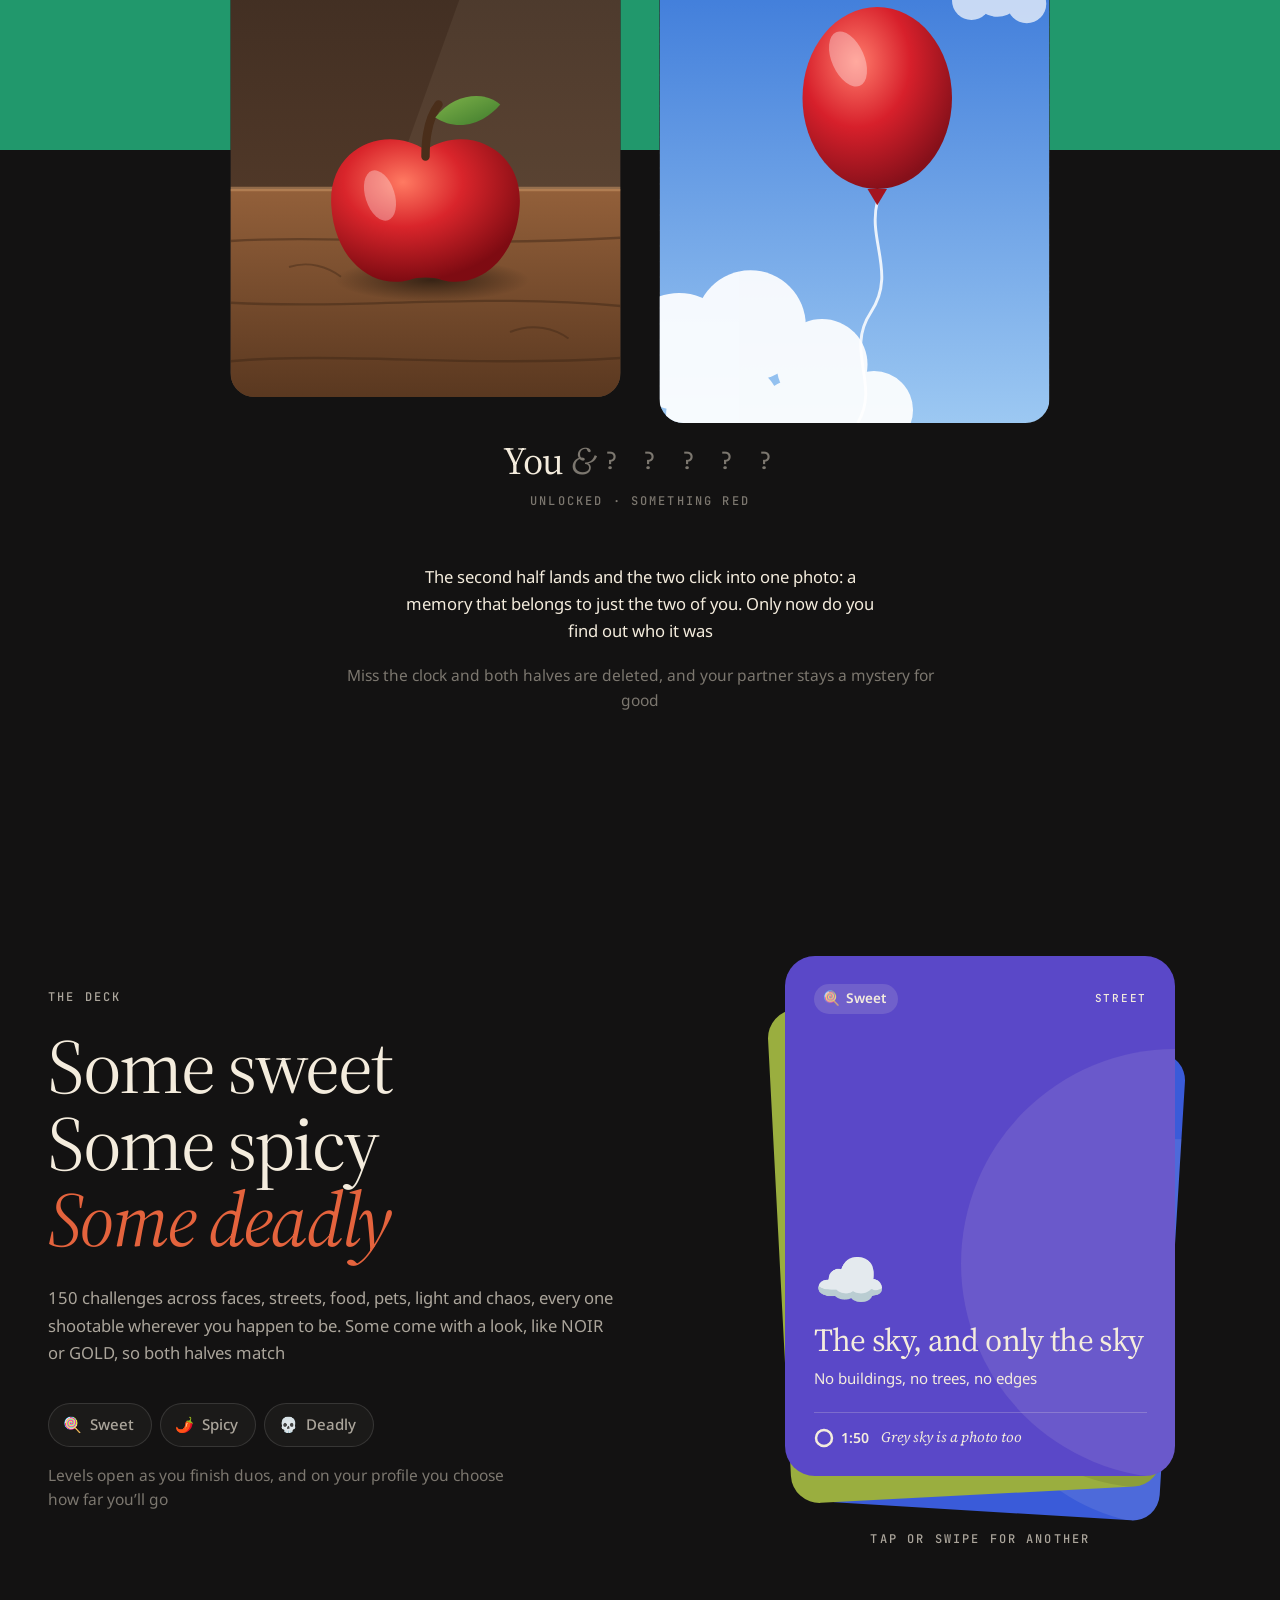
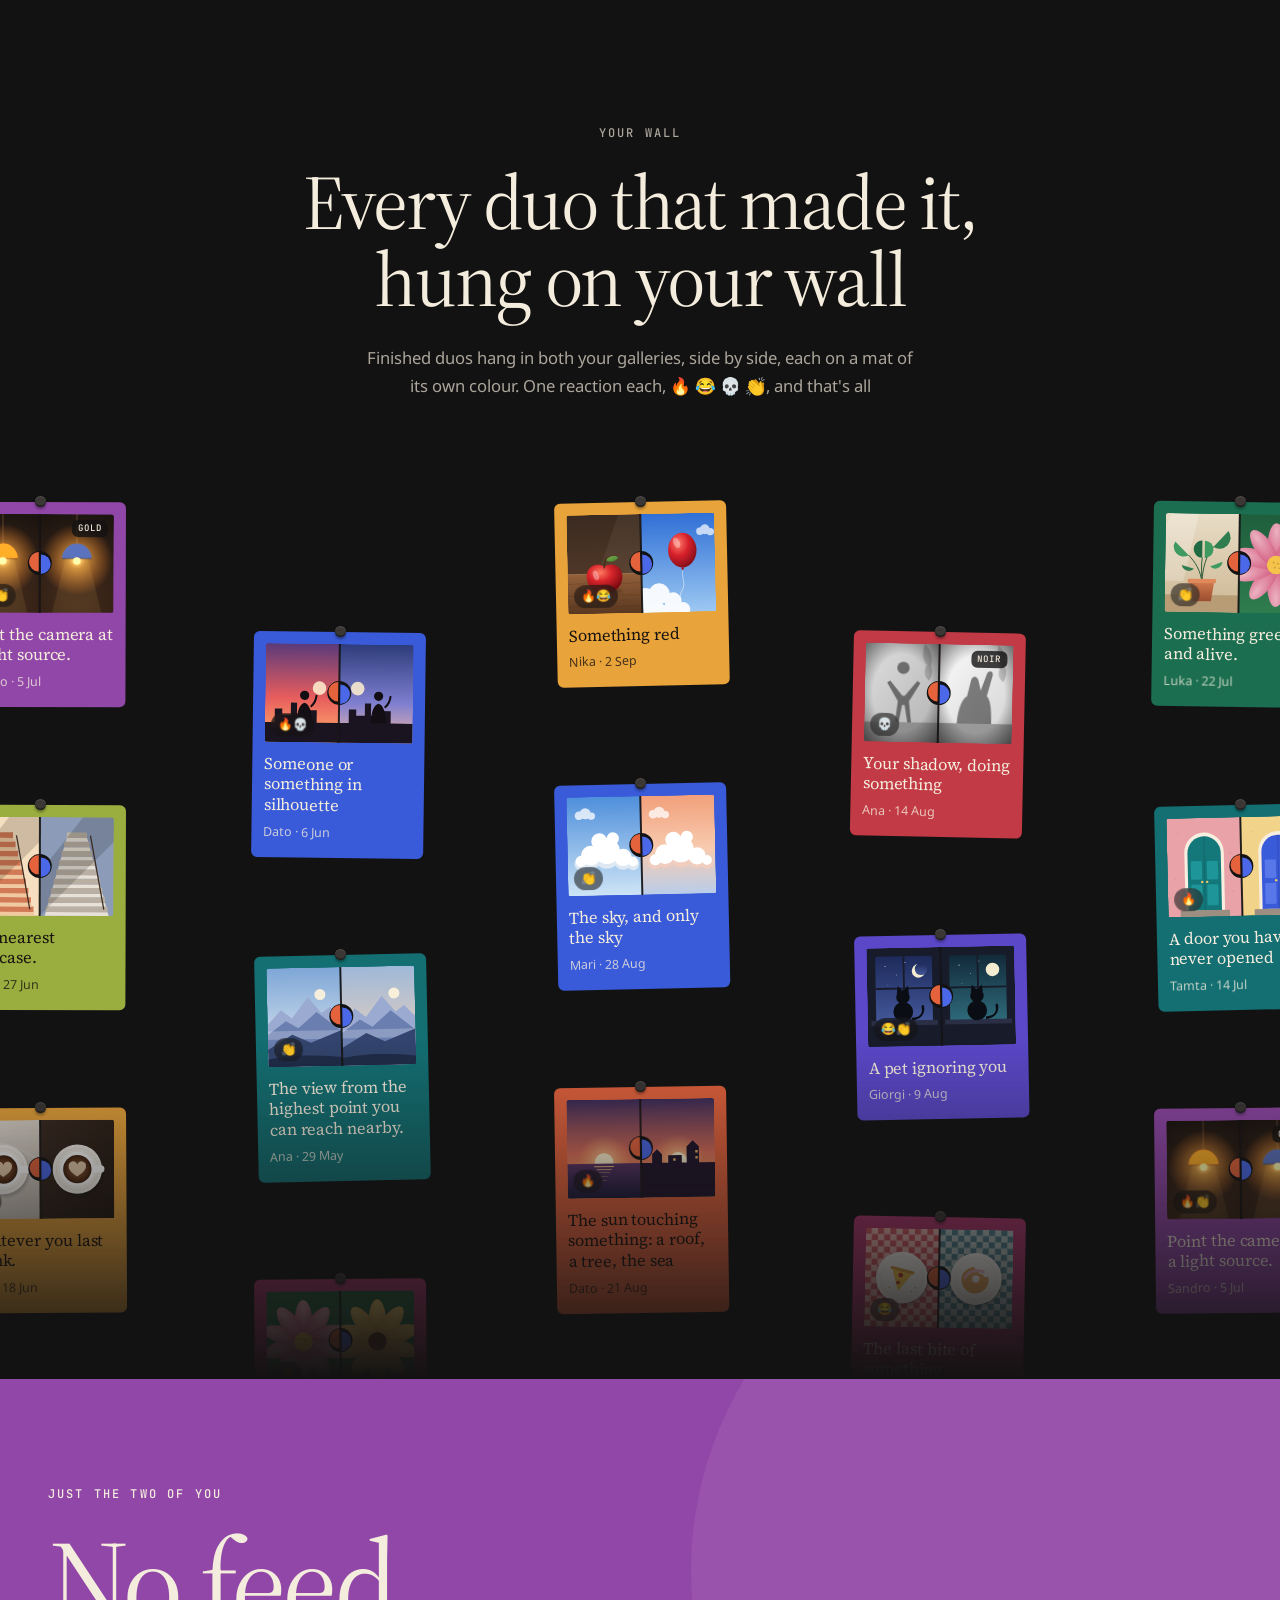
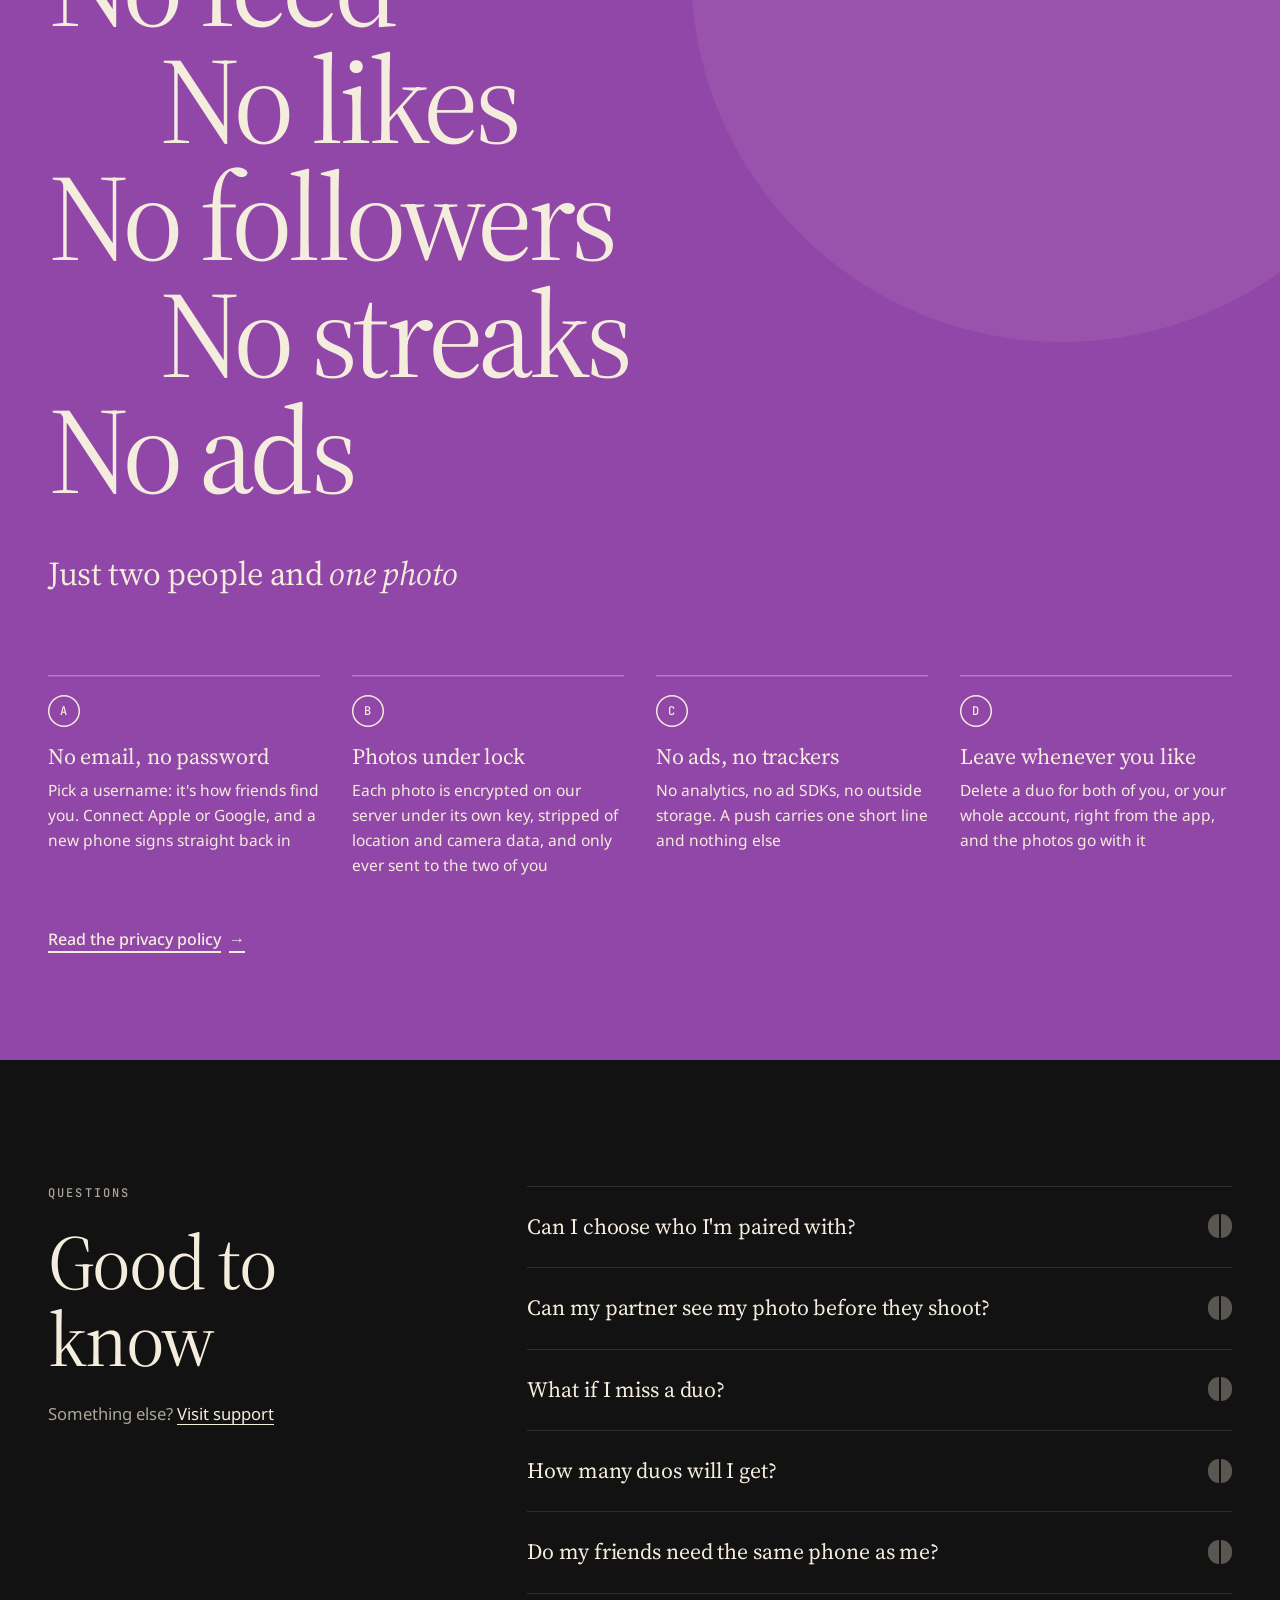
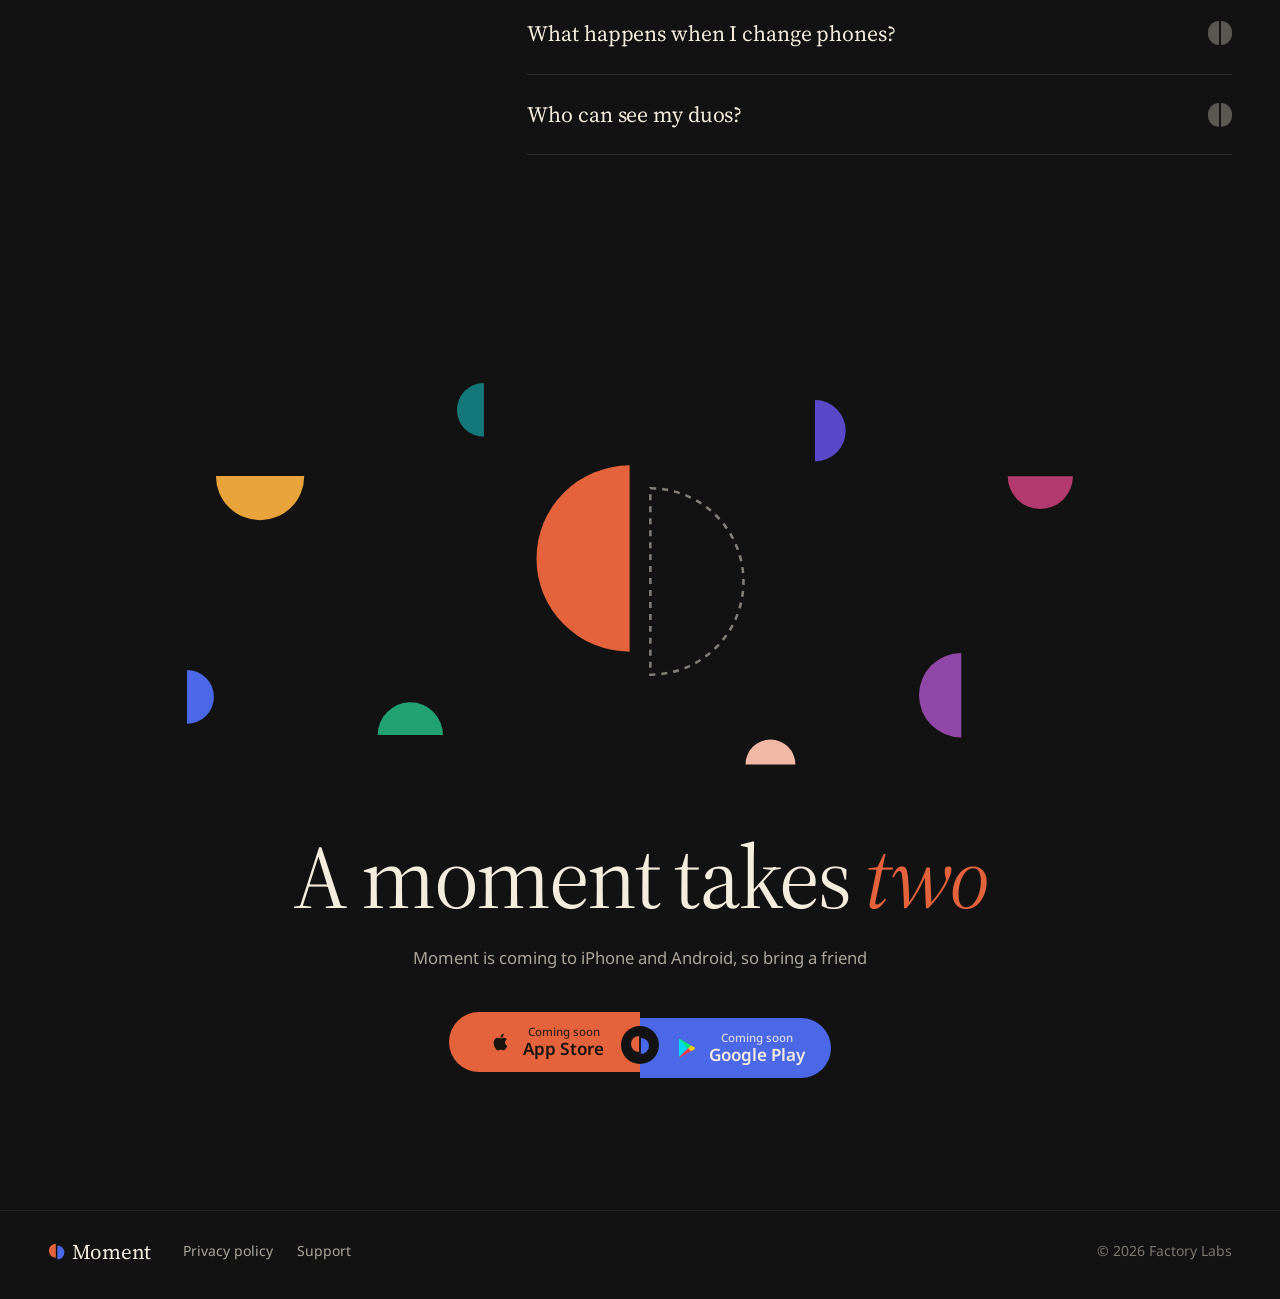
==== commit 27baa652: "Drop most of the full stops from the copy Headings, lists, buttons, challenges, filter lines and the" ====
--- a/index.html
+++ b/index.html
@@ -4,14 +4,14 @@
 <meta charset="utf-8">
 <meta name="viewport" content="width=device-width, initial-scale=1, viewport-fit=cover">
 <title>Moment · Two halves, one moment</title>
-<meta name="description" content="Moment pairs you with a friend at a random moment and gives you both the same challenge and the same short clock. You each shoot your half, and nobody sees a thing until both are in. For iPhone and Android.">
+<meta name="description" content="Moment pairs you with a friend at a random moment and gives you both the same challenge and the same short clock. You each shoot your half, and nobody sees a thing until both are in. For iPhone and Android">
 <meta name="theme-color" content="#131212">
 <meta name="color-scheme" content="dark">
 <link rel="canonical" href="https://factorylabs.app/moment/">
 <meta property="og:type" content="website">
 <meta property="og:site_name" content="Moment">
 <meta property="og:title" content="Moment · Two halves, one moment">
-<meta property="og:description" content="A random friend, a random challenge, at a random moment. You each shoot your half, and nobody sees a thing until both are in.">
+<meta property="og:description" content="A random friend, a random challenge, at a random moment. You each shoot your half, and nobody sees a thing until both are in">
 <meta property="og:url" content="https://factorylabs.app/moment/">
 <meta property="og:image" content="https://factorylabs.app/moment/assets/og.jpg">
 <meta property="og:image:width" content="1200">
@@ -32,7 +32,7 @@
   "name": "Moment",
   "operatingSystem": "iOS, Android",
   "applicationCategory": "SocialNetworkingApplication",
-  "description": "A random friend, a random challenge, at a random moment. You each shoot your half, and nobody sees a thing until both are in.",
+  "description": "A random friend, a random challenge, at a random moment. You each shoot your half, and nobody sees a thing until both are in",
   "url": "https://factorylabs.app/moment/",
   "image": "https://factorylabs.app/moment/assets/icon-512.png",
   "inLanguage": ["en", "ka"],
@@ -108,11 +108,11 @@
         <span class="seamed__r" aria-hidden="true" data-i18n="hero_r">One moment</span>
       </h1>
       <div class="seamed seamed--lede">
-        <p class="seamed__l" data-i18n="lede_l">A random friend, a random challenge, at a random moment.</p>
-        <p class="seamed__r" data-i18n="lede_r">You each shoot your half, and nobody sees a thing until both are in.</p>
+        <p class="seamed__l" data-i18n="lede_l">A random friend, a random challenge, at a random moment</p>
+        <p class="seamed__r" data-i18n="lede_r">You each shoot your half, and nobody sees a thing until both are in</p>
       </div>
       <div class="pair" data-stores></div>
-      <p class="hero__note" data-i18n="hero_note">Just a username. No email, no password.</p>
+      <p class="hero__note" data-i18n="hero_note">Just a username, no email, no password</p>
     </div>
   </section>
 
@@ -121,8 +121,8 @@
     <div class="poster__in">
       <div class="poster__copy reveal">
         <p class="label"><span class="label__n">01</span><span data-i18n="ping_label">The ping</span></p>
-        <h2 class="display" id="pingTitle" data-i18n-p="ping_title">Same challenge.<br>Same clock.</h2>
-        <p class="poster__text" data-i18n="ping_text">Sometime today, Moment picks a friend from your pool and sends you both the same challenge at the same moment. You won't know which friend, only that the clock has started.</p>
+        <h2 class="display" id="pingTitle" data-i18n-p="ping_title">Same challenge<br>Same clock</h2>
+        <p class="poster__text" data-i18n="ping_text">Sometime today, Moment picks a friend from your pool and sends you both the same challenge at the same moment. You won't know which friend, only that the clock has started</p>
       </div>
       <figure class="ping reveal" id="ping" role="button" tabindex="0" aria-label="Deal another challenge" data-i18n-aria="ping_a11y">
         <div class="ring">
@@ -133,7 +133,7 @@
           <div class="ring__in">
             <p class="label label--tight"><span data-i18n="duo_with">Duo with</span> <span class="ring__who">? ? ? ? ?</span></p>
             <p class="ring__emoji" id="pingEmoji" aria-hidden="true">🍅</p>
-            <p class="ring__dare" id="pingDare">Something red.</p>
+            <p class="ring__dare" id="pingDare">Something red</p>
             <p class="ring__clock" id="pingClock">3:00</p>
           </div>
         </div>
@@ -141,8 +141,8 @@
           <svg class="push__icon" viewBox="0 0 100 100"><rect width="100" height="100" rx="22" fill="#131212"/><g transform="translate(24 24) scale(.52)"><path d="M45.5 4.5A40.5 40.5 0 0 0 45.5 85.5Z" fill="#E4633D"/><path d="M54.5 14.5A40.5 40.5 0 0 1 54.5 95.5Z" fill="#4A68E8"/></g></svg>
           <div class="push__body">
             <p class="push__app"><span>Moment</span><span data-i18n="push_now">now</span></p>
-            <p class="push__title" id="pushTitle">3 minutes. Go.</p>
-            <p class="push__text" id="pushText">Something red.</p>
+            <p class="push__title" id="pushTitle">3 minutes, go</p>
+            <p class="push__text" id="pushText">Something red</p>
           </div>
         </div>
       </figure>
@@ -154,8 +154,8 @@
     <div class="poster__in poster__in--flip">
       <div class="poster__copy reveal">
         <p class="label"><span class="label__n">02</span><span data-i18n="sealed_label">Your half</span></p>
-        <h2 class="display" id="sealedTitle" data-i18n-p="sealed_title">Shoot your half.<br>Theirs stays sealed.</h2>
-        <p class="poster__text" data-i18n="sealed_text">Open the camera wherever you are and retake as often as you like. Nobody sees a thing, not even who you're paired with, until both halves are in.</p>
+        <h2 class="display" id="sealedTitle" data-i18n-p="sealed_title">Shoot your half<br>Theirs stays sealed</h2>
+        <p class="poster__text" data-i18n="sealed_text">Open the camera wherever you are and retake as often as you like. Nobody sees a thing, not even who you're paired with, until both halves are in</p>
       </div>
       <figure class="sealed reveal" id="sealed" role="button" tabindex="0" aria-label="Shoot again" data-i18n-aria="sealed_a11y">
         <div class="sheet sheet--you">
@@ -184,7 +184,7 @@
     <div class="spread__top">
       <div class="spread__copy reveal">
         <p class="label"><span class="label__n">03</span><span data-i18n="open_label">The moment</span></p>
-        <h2 class="display" id="openTitle" data-i18n-p="open_title">Both halves in.<br>Now you see.</h2>
+        <h2 class="display" id="openTitle" data-i18n-p="open_title">Both halves in<br>Now you see</h2>
       </div>
     </div>
     <div class="spread__bottom">
@@ -204,8 +204,8 @@
         </figcaption>
       </figure>
       <div class="spread__copy spread__copy--after reveal">
-        <p class="poster__text" data-i18n="open_text">The second half lands and the two click into one photo: a memory that belongs to just the two of you. Only now do you find out who it was.</p>
-        <p class="spread__miss" data-i18n="open_miss">Miss the clock, and both halves are deleted. Your partner stays a mystery for good.</p>
+        <p class="poster__text" data-i18n="open_text">The second half lands and the two click into one photo: a memory that belongs to just the two of you. Only now do you find out who it was</p>
+        <p class="spread__miss" data-i18n="open_miss">Miss the clock and both halves are deleted, and your partner stays a mystery for good</p>
       </div>
     </div>
   </section>
@@ -215,8 +215,8 @@
     <div class="deck__in">
       <div class="deck__copy reveal">
         <p class="label" data-i18n="deck_label">The deck</p>
-        <h2 class="display" id="deckTitle" data-i18n-p="deck_title">Some sweet.<br>Some spicy.<br><em>Some deadly.</em></h2>
-        <p class="text" data-i18n="deck_text">150 challenges across faces, streets, food, pets, light and chaos, every one shootable wherever you happen to be. Some come with a look, like NOIR or GOLD, so both halves match.</p>
+        <h2 class="display" id="deckTitle" data-i18n-p="deck_title">Some sweet<br>Some spicy<br><em>Some deadly</em></h2>
+        <p class="text" data-i18n="deck_text">150 challenges across faces, streets, food, pets, light and chaos, every one shootable wherever you happen to be. Some come with a look, like NOIR or GOLD, so both halves match</p>
         <div class="levels" id="levels" role="radiogroup" aria-label="Level" data-i18n-aria="levels_a11y">
           <button type="button" role="radio" data-level="EASY"><span aria-hidden="true">🍭</span><span data-i18n="lv_sweet">Sweet</span></button>
           <button type="button" role="radio" data-level="MEDIUM"><span aria-hidden="true">🌶️</span><span data-i18n="lv_spicy">Spicy</span></button>
@@ -235,8 +235,8 @@
   <section class="wall" id="wall" aria-labelledby="wallTitle">
     <div class="wall__head reveal">
       <p class="label" data-i18n="wall_label">Your wall</p>
-      <h2 class="display" id="wallTitle" data-i18n-p="wall_title">Every duo that made it,<br>hung on your wall.</h2>
-      <p class="text" data-i18n="wall_text">Finished duos hang in both your galleries, side by side, each on a mat of its own colour. One reaction each: 🔥 😂 💀 👏. That's all.</p>
+      <h2 class="display" id="wallTitle" data-i18n-p="wall_title">Every duo that made it,<br>hung on your wall</h2>
+      <p class="text" data-i18n="wall_text">Finished duos hang in both your galleries, side by side, each on a mat of its own colour. One reaction each, 🔥 😂 💀 👏, and that's all</p>
     </div>
     <div class="wall__prints" id="prints"></div>
   </section>
@@ -247,18 +247,18 @@
       <p class="label reveal" data-i18n="pv_label">Just the two of you</p>
       <h2 class="visually-hidden" id="privacyTitle" data-i18n="pv_a11y">What Moment is not</h2>
       <ul class="nos reveal">
-        <li data-i18n="no_1">No feed.</li>
-        <li data-i18n="no_2">No likes.</li>
-        <li data-i18n="no_3">No followers.</li>
-        <li data-i18n="no_4">No streaks.</li>
-        <li data-i18n="no_5">No ads.</li>
+        <li data-i18n="no_1">No feed</li>
+        <li data-i18n="no_2">No likes</li>
+        <li data-i18n="no_3">No followers</li>
+        <li data-i18n="no_4">No streaks</li>
+        <li data-i18n="no_5">No ads</li>
       </ul>
-      <p class="nos__end reveal" data-i18n-p="no_end">Just two people and <em>one photo.</em></p>
+      <p class="nos__end reveal" data-i18n-p="no_end">Just two people and <em>one photo</em></p>
       <ul class="facts reveal">
-        <li><span class="label__n">A</span><h3 data-i18n="pv1_t">No email, no password</h3><p data-i18n="pv1_x">Pick a username: it's how friends find you. Connect Apple or Google, and a new phone signs straight back in.</p></li>
-        <li><span class="label__n">B</span><h3 data-i18n="pv2_t">Photos under lock</h3><p data-i18n="pv2_x">Each photo is encrypted on our server under its own key, stripped of location and camera data, and only ever sent to the two of you.</p></li>
-        <li><span class="label__n">C</span><h3 data-i18n="pv3_t">No ads, no trackers</h3><p data-i18n="pv3_x">No analytics, no ad SDKs, no outside storage. A push carries one short line and nothing else.</p></li>
-        <li><span class="label__n">D</span><h3 data-i18n="pv4_t">Leave whenever you like</h3><p data-i18n="pv4_x">Delete a duo for both of you, or your whole account, right from the app. The photos go with it.</p></li>
+        <li><span class="label__n">A</span><h3 data-i18n="pv1_t">No email, no password</h3><p data-i18n="pv1_x">Pick a username: it's how friends find you. Connect Apple or Google, and a new phone signs straight back in</p></li>
+        <li><span class="label__n">B</span><h3 data-i18n="pv2_t">Photos under lock</h3><p data-i18n="pv2_x">Each photo is encrypted on our server under its own key, stripped of location and camera data, and only ever sent to the two of you</p></li>
+        <li><span class="label__n">C</span><h3 data-i18n="pv3_t">No ads, no trackers</h3><p data-i18n="pv3_x">No analytics, no ad SDKs, no outside storage. A push carries one short line and nothing else</p></li>
+        <li><span class="label__n">D</span><h3 data-i18n="pv4_t">Leave whenever you like</h3><p data-i18n="pv4_x">Delete a duo for both of you, or your whole account, right from the app, and the photos go with it</p></li>
       </ul>
       <a class="more reveal" href="privacy.html"><span data-i18n="pv_link">Read the privacy policy</span> <span aria-hidden="true">→</span></a>
     </div>
@@ -269,17 +269,17 @@
     <div class="faq__in">
       <div class="faq__head reveal">
         <p class="label" data-i18n="fq_label">Questions</p>
-        <h2 class="display" id="faqTitle" data-i18n-p="fq_title">Good to know.</h2>
+        <h2 class="display" id="faqTitle" data-i18n-p="fq_title">Good to know</h2>
         <p class="text"><span data-i18n="fq_more">Something else?</span> <a href="support.html" data-i18n="fq_support">Visit support</a></p>
       </div>
       <div class="faq__list reveal">
-        <details><summary><span data-i18n="q1">Can I choose who I'm paired with?</span><i class="tog" aria-hidden="true"></i></summary><p data-i18n="a1">No, that's the fun. Moment picks someone from your pool, preferring whoever you were paired with least recently, so it keeps changing.</p></details>
-        <details><summary><span data-i18n="q2">Can my partner see my photo before they shoot?</span><i class="tog" aria-hidden="true"></i></summary><p data-i18n="a2">No. Your half isn't sent to their phone until both halves are in. They can't even see that it's you.</p></details>
-        <details><summary><span data-i18n="q3">What if I miss a duo?</span><i class="tog" aria-hidden="true"></i></summary><p data-i18n="a3">Nothing dramatic. The clock runs out, both halves are deleted, your partner stays anonymous, and the next duo comes along later.</p></details>
-        <details><summary><span data-i18n="q4">How many duos will I get?</span><i class="tog" aria-hidden="true"></i></summary><p data-i18n="a4">Four a day to start, one every hour or two. Change it to anything from one to ten on your profile, and set quiet hours for when you don't want any.</p></details>
-        <details><summary><span data-i18n="q5">Do my friends need the same phone as me?</span><i class="tog" aria-hidden="true"></i></summary><p data-i18n="a5">No. iPhone and Android share one Moment, so you can get duos with anyone.</p></details>
-        <details><summary><span data-i18n="q6">What happens when I change phones?</span><i class="tog" aria-hidden="true"></i></summary><p data-i18n="a6">Connect Google (or Apple, on iPhone) in Settings → Connections. On the new phone, tap “I already have an account” and you're back, with every duo.</p></details>
-        <details><summary><span data-i18n="q7">Who can see my duos?</span><i class="tog" aria-hidden="true"></i></summary><p data-i18n="a7">Only you and the friend you made each one with. There's no feed and no public profile, so there's nothing for anyone to browse.</p></details>
+        <details><summary><span data-i18n="q1">Can I choose who I'm paired with?</span><i class="tog" aria-hidden="true"></i></summary><p data-i18n="a1">No, that's the fun. Moment picks someone from your pool, preferring whoever you were paired with least recently, so it keeps changing</p></details>
+        <details><summary><span data-i18n="q2">Can my partner see my photo before they shoot?</span><i class="tog" aria-hidden="true"></i></summary><p data-i18n="a2">No, your half isn't sent to their phone until both halves are in. They can't even see that it's you</p></details>
+        <details><summary><span data-i18n="q3">What if I miss a duo?</span><i class="tog" aria-hidden="true"></i></summary><p data-i18n="a3">Nothing dramatic: the clock runs out, both halves are deleted, your partner stays anonymous, and the next duo comes along later</p></details>
+        <details><summary><span data-i18n="q4">How many duos will I get?</span><i class="tog" aria-hidden="true"></i></summary><p data-i18n="a4">Four a day to start, one every hour or two. Change it to anything from one to ten on your profile, and set quiet hours for when you don't want any</p></details>
+        <details><summary><span data-i18n="q5">Do my friends need the same phone as me?</span><i class="tog" aria-hidden="true"></i></summary><p data-i18n="a5">No, iPhone and Android share one Moment, so you can get duos with anyone</p></details>
+        <details><summary><span data-i18n="q6">What happens when I change phones?</span><i class="tog" aria-hidden="true"></i></summary><p data-i18n="a6">Connect Google (or Apple, on iPhone) in Settings → Connections. On the new phone, tap “I already have an account” and you're back, with every duo</p></details>
+        <details><summary><span data-i18n="q7">Who can see my duos?</span><i class="tog" aria-hidden="true"></i></summary><p data-i18n="a7">Only you and the friend you made each one with. There's no feed and no public profile, so there's nothing for anyone to browse</p></details>
       </div>
     </div>
   </section>
@@ -296,8 +296,8 @@
         <i class="pool__ring"></i>
       </div>
     </div>
-    <h2 class="display finale__title reveal" id="getTitle" data-i18n-p="fi_title">A moment takes <em>two.</em></h2>
-    <p class="text finale__text reveal" id="finaleText" data-i18n="fi_soon">Moment is coming to iPhone and Android. Bring a friend.</p>
+    <h2 class="display finale__title reveal" id="getTitle" data-i18n-p="fi_title">A moment takes <em>two</em></h2>
+    <p class="text finale__text reveal" id="finaleText" data-i18n="fi_soon">Moment is coming to iPhone and Android, so bring a friend</p>
     <div class="pair reveal" data-stores></div>
   </section>
 
